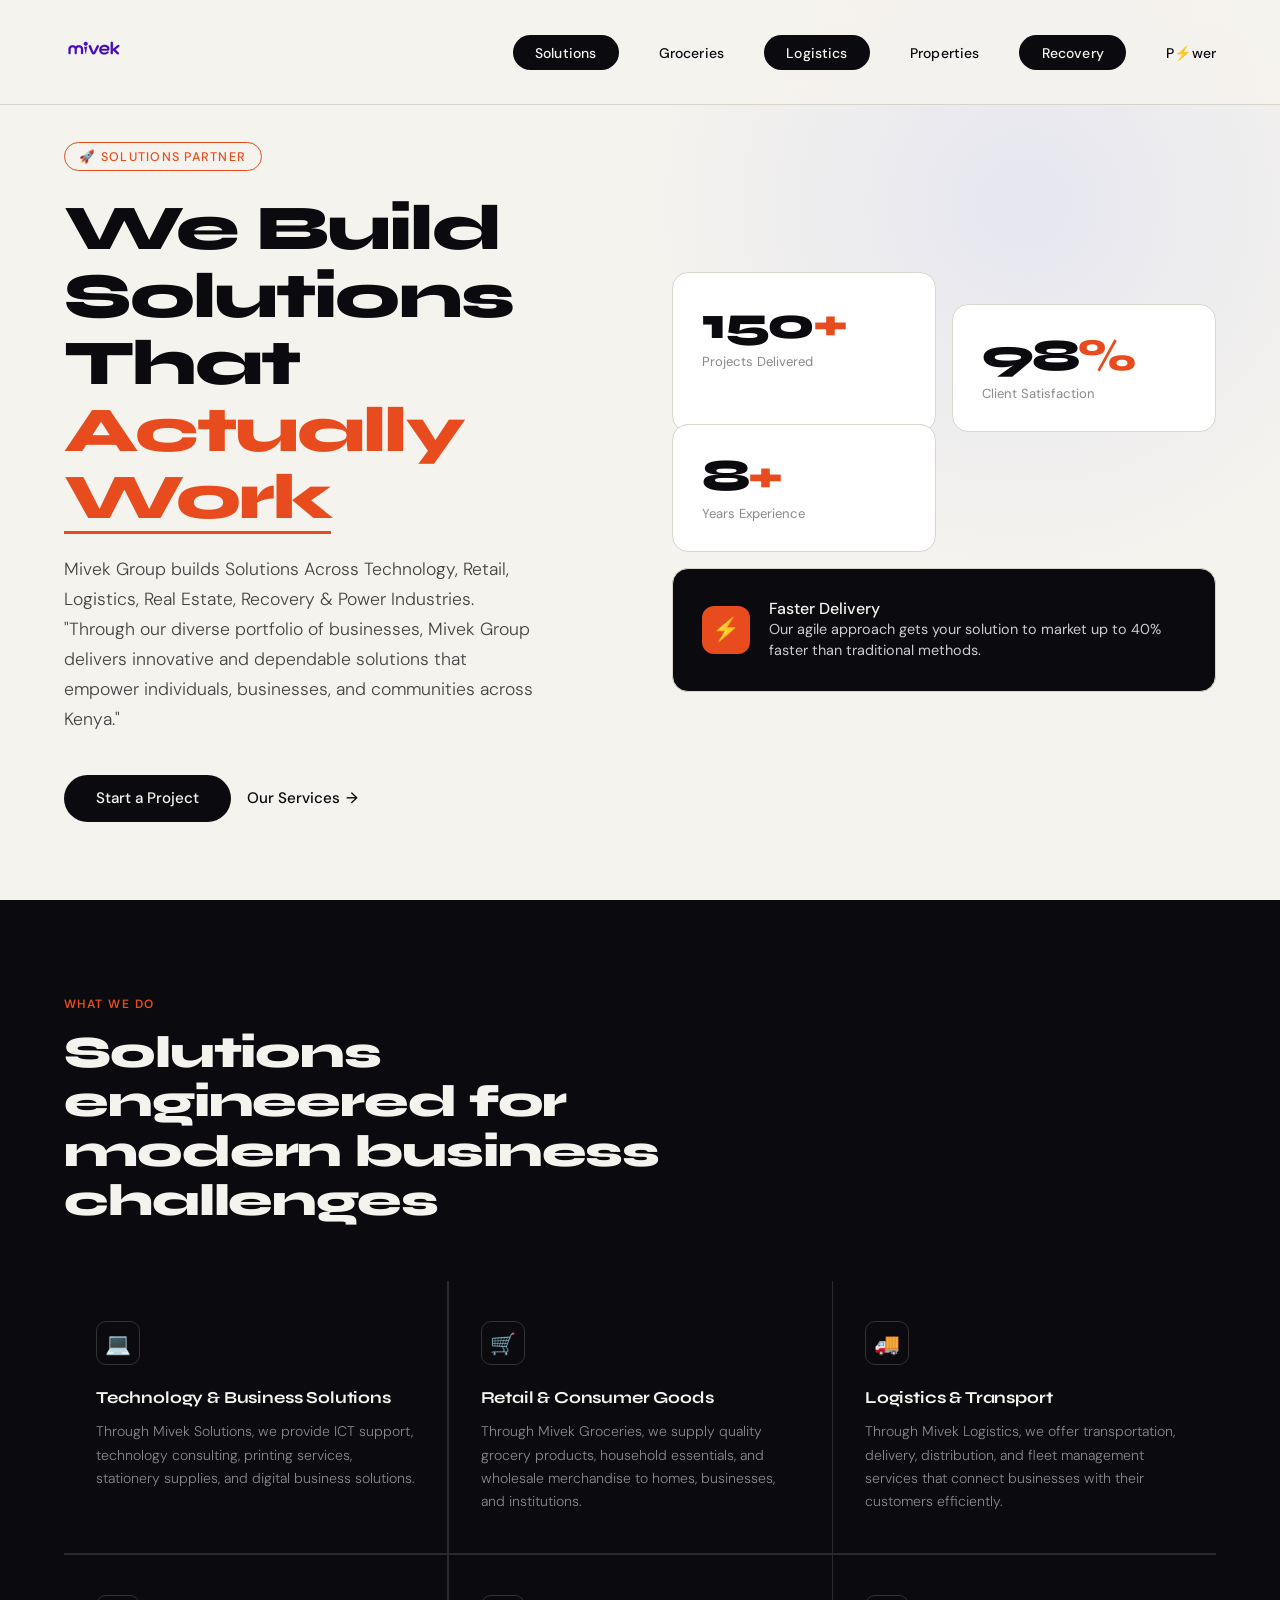
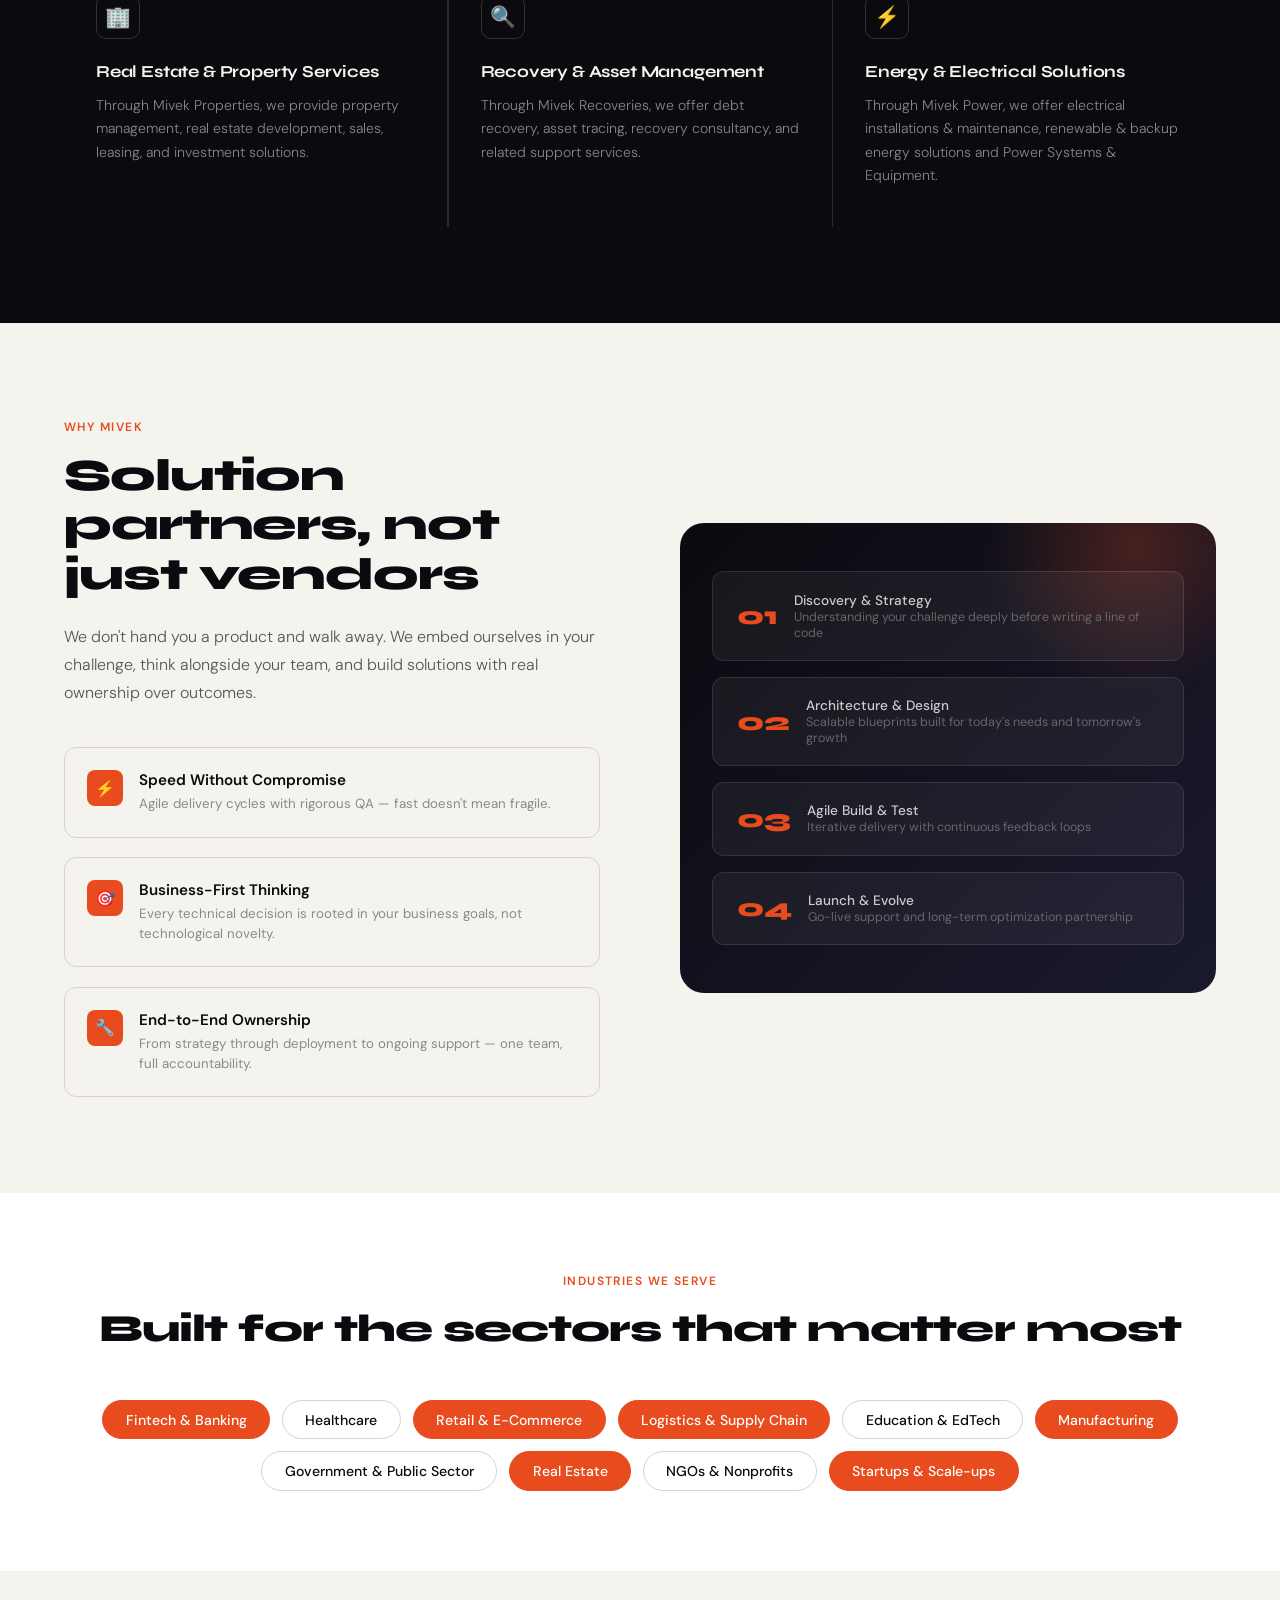
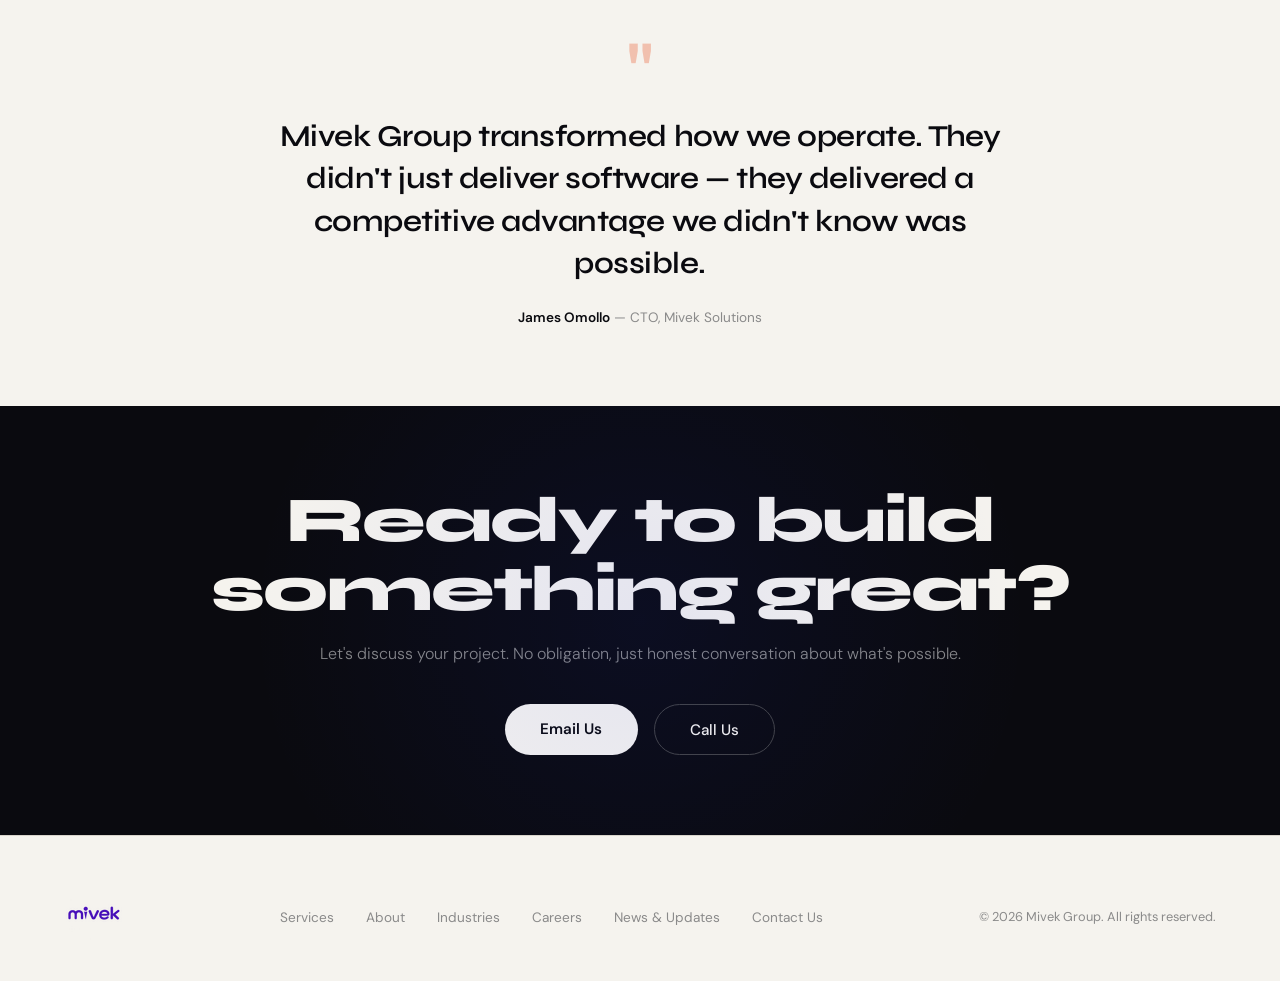
==== index.html @ 74b8574a "Update index.html" ====
<!DOCTYPE html>
<html lang="en">
<head>
<meta charset="UTF-8">
<meta name="viewport" content="width=device-width, initial-scale=1.0">
<title>Mivek Group - Building Value Across Industries</title>
<link rel="icon" type="image/png" href="favicon.png">
<link href="https://fonts.googleapis.com/css2?family=Syne:wght@400;600;700;800&family=DM+Sans:ital,wght@0,300;0,400;0,500;1,300&display=swap" rel="stylesheet">
<link rel="stylesheet" href="style.css">
</head>
<body>

<!-- NAV -->
<nav>
  <a href="#" class="logo"><img src="/logo.png" alt="mivekgroup"></a>
  <ul class="nav-links">
    <li><a href="#solutions"class="nav-cta">Solutions</a></li>
    <li><a href="#groceries">Groceries</a></li>
    <li><a href="#logistics"class="nav-cta">Logistics</a></li>
    <li><a href="#properties">Properties</a></li>
    <li><a href="#recoveries"class="nav-cta">Recovery</a></li>
    <li><a href="#power">P⚡wer</a></li>
  </ul>
</nav>

<!-- HERO -->
<section class="hero">
  <div class="hero-content">
    <div class="hero-tag">🚀 Solutions Partner</div>
    <h1>We Build Solutions<br>That <em>Actually Work</em></h1>
    <p class="hero-desc">Mivek Group builds Solutions Across Technology, Retail, Logistics, Real Estate, Recovery & Power Industries.
    "Through our diverse portfolio of businesses, Mivek Group delivers innovative and dependable solutions that empower individuals, businesses, and communities across Kenya."</p>
    <div class="hero-btns">
      <a href="#contact" class="btn-primary">Start a Project</a>
      <a href="#services" class="btn-ghost">Our Services</a>
    </div>
  </div>

  <div class="hero-visual">
    <div class="stat-card">
      <div class="num">150<span>+</span></div>
      <div class="label">Projects Delivered</div>
    </div>
    <div class="stat-card">
      <div class="num">98<span>%</span></div>
      <div class="label">Client Satisfaction</div>
    </div>
    <div class="stat-card">
      <div class="num">8<span>+</span></div>
      <div class="label">Years Experience</div>
    </div>
    <div class="stat-card featured">
      <div class="icon">⚡</div>
      <div>
        <strong>Faster Delivery</strong>
        <p>Our agile approach gets your solution to market up to 40% faster than traditional methods.</p>
      </div>
    </div>
  </div>
</section>

<!-- SERVICES -->
<section class="services" id="services">
  <div class="section-label">What We Do</div>
  <h2>Solutions engineered for modern business challenges</h2>
  <div class="services-grid">
    <div class="service-item" id="solutions">
      <div class="service-icon">💻</div>
      <h3>Technology & Business Solutions</h3>
      <p>Through Mivek Solutions, we provide ICT support, technology consulting, printing services, stationery supplies, and digital business solutions.</p>
    </div>
    <div class="service-item" id="groceries">
      <div class="service-icon">🛒</div>
      <h3>Retail & Consumer Goods</h3>
      <p>Through Mivek Groceries, we supply quality grocery products, household essentials, and wholesale merchandise to homes, businesses, and institutions.</p>
    </div>
    <div class="service-item" id="logistics">
      <div class="service-icon">🚚</div>
      <h3>Logistics & Transport</h3>
      <p>Through Mivek Logistics, we offer transportation, delivery, distribution, and fleet management services that connect businesses with their customers efficiently.</p>
    </div>
    <div class="service-item" id="properties">
      <div class="service-icon">🏢</div>
      <h3>Real Estate & Property Services</h3>
      <p>Through Mivek Properties, we provide property management, real estate development, sales, leasing, and investment solutions.</p>
    </div>
    <div class="service-item" id="recoveries">
      <div class="service-icon">🔍</div>
      <h3>Recovery & Asset Management</h3>
      <p>Through Mivek Recoveries, we offer debt recovery, asset tracing, recovery consultancy, and related support services.</p>
    </div>
      <div class="service-item" id="power">
      <div class="service-icon">⚡</div>
      <h3>Energy & Electrical Solutions</h3>
      <p>Through Mivek Power, we offer electrical installations & maintenance, renewable & backup energy solutions and Power Systems & Equipment.</p>
    </div>
  </div>
</section>

<!-- WHY US -->
<section class="why" id="why">
  <div class="why-text">
    <div class="section-label">Why Mivek</div>
    <h2>Solution partners, not just vendors</h2>
    <p class="why-desc">We don't hand you a product and walk away. We embed ourselves in your challenge, think alongside your team, and build solutions with real ownership over outcomes.</p>
    <div class="reasons">
      <div class="reason">
        <div class="reason-icon">⚡</div>
        <div>
          <h4>Speed Without Compromise</h4>
          <p>Agile delivery cycles with rigorous QA — fast doesn't mean fragile.</p>
        </div>
      </div>
      <div class="reason">
        <div class="reason-icon">🎯</div>
        <div>
          <h4>Business-First Thinking</h4>
          <p>Every technical decision is rooted in your business goals, not technological novelty.</p>
        </div>
      </div>
      <div class="reason">
        <div class="reason-icon">🔧</div>
        <div>
          <h4>End-to-End Ownership</h4>
          <p>From strategy through deployment to ongoing support — one team, full accountability.</p>
        </div>
      </div>
    </div>
  </div>

  <div class="why-img">
    <div class="process-step" style="animation-delay: 0.1s">
      <div class="step-num">01</div>
      <div>
        <p>Discovery & Strategy</p>
        <p>Understanding your challenge deeply before writing a line of code</p>
      </div>
    </div>
    <div class="process-step" style="animation-delay: 0.2s">
      <div class="step-num">02</div>
      <div>
        <p>Architecture & Design</p>
        <p>Scalable blueprints built for today's needs and tomorrow's growth</p>
      </div>
    </div>
    <div class="process-step" style="animation-delay: 0.3s">
      <div class="step-num">03</div>
      <div>
        <p>Agile Build & Test</p>
        <p>Iterative delivery with continuous feedback loops</p>
      </div>
    </div>
    <div class="process-step" style="animation-delay: 0.4s">
      <div class="step-num">04</div>
      <div>
        <p>Launch & Evolve</p>
        <p>Go-live support and long-term optimization partnership</p>
      </div>
    </div>
  </div>
</section>

<!-- INDUSTRIES -->
<section class="industries" id="industries">
  <div class="section-label" style="text-align:center;">Industries We Serve</div>
  <h2>Built for the sectors that matter most</h2>
  <div class="industry-tags">
    <span class="ind-tag hot">Fintech & Banking</span>
    <span class="ind-tag">Healthcare</span>
    <span class="ind-tag hot">Retail & E-Commerce</span>
    <span class="ind-tag hot">Logistics & Supply Chain</span>
    <span class="ind-tag">Education & EdTech</span>
    <span class="ind-tag hot">Manufacturing</span>
    <span class="ind-tag">Government & Public Sector</span>
    <span class="ind-tag hot">Real Estate</span>
    <span class="ind-tag">NGOs & Nonprofits</span>
    <span class="ind-tag hot">Startups & Scale-ups</span>
  </div>
</section>

<!-- TESTIMONIAL -->
<section class="testimonial">
  <blockquote>
    <div class="quote-mark">"</div>
    <p>Mivek Group transformed how we operate. They didn't just deliver software — they delivered a competitive advantage we didn't know was possible.</p>
    <div class="cite"><strong>James Omollo</strong> — CTO, Mivek Solutions</div>
  </blockquote>
</section>

<!-- CTA -->
<section class="cta-section" id="contact">
  <h2>Ready to build<br>something great?</h2>
  <p>Let's discuss your project. No obligation, just honest conversation about what's possible.</p>
  <div class="cta-btns">
    <a href="mailto:info@mivekgroup.com" class="btn-white">Email Us</a>
    <a href="tel:+254713974240" class="btn-outline">Call Us</a>
  </div>
</section>

<!-- FOOTER -->
<footer>
  <a href="#" class="logo"><img src="/logo.png" alt="mivekgroup"></a>
  <ul class="footer-links">
    <li><a href="#services">Services</a></li>
    <li><a href="#why">About</a></li>
    <li><a href="#industries">Industries</a></li>
    <li><a href="#careers">Careers</a></li>
    <li><a href="#news">News & Updates</a></li>
    <li><a href="#contact">Contact Us</a></li>
  </ul>
  <p class="footer-copy">© 2026 Mivek Group. All rights reserved.</p>
</footer>

</body>
</html>
---- style.css ----
:root {
    --ink: #0a0a0f;
    --paper: #f5f3ee;
    --accent: #e84c1e;
    --accent2: #1e3aff;
    --muted: #8a8a8a;
    --border: #d8d4cb;
    --card: #ffffff;
  }

  *, *::before, *::after { box-sizing: border-box; margin: 0; padding: 0; }

  html { scroll-behavior: smooth; }

  body {
    font-family: 'DM Sans', sans-serif;
    background: var(--paper);
    color: var(--ink);
    overflow-x: hidden;
  }

  /* ── NAV ── */
  nav {
    position: fixed; top: 0; left: 0; right: 0; z-index: 100;
    display: flex; align-items: center; justify-content: space-between;
    padding: 1.2rem 5vw;
    background: rgba(245,243,238,0.88);
    backdrop-filter: blur(14px);
    border-bottom: 1px solid var(--border);
  }

  .logo {
    font-family: 'Syne', sans-serif;
    font-weight: 800;
    font-size: 1.25rem;
    letter-spacing: -0.02em;
    color: var(--ink);
    text-decoration: none;
  }
  .logo span { color: var(--accent); }

  .nav-links {
    display: flex; gap: 2.5rem; list-style: none;
  }
  .nav-links a {
    font-size: 0.875rem; font-weight: 500;
    color: var(--ink); text-decoration: none;
    letter-spacing: 0.01em;
    transition: color 0.2s;
  }
  .nav-links a:hover { color: var(--accent); }

  .nav-cta {
    background: var(--ink); color: var(--paper) !important;
    padding: 0.55rem 1.4rem; border-radius: 100px;
    font-weight: 500; transition: background 0.2s !important;
  }
  .nav-cta:hover { background: var(--accent) !important; color: var(--paper) !important; }

  /* ── HERO ── */
  .hero {
    min-height: 100vh;
    display: grid; grid-template-columns: 1fr 1fr;
    align-items: center;
    padding: 8rem 5vw 4rem;
    gap: 4rem;
    position: relative;
    overflow: hidden;
  }

  .hero::before {
    content: '';
    position: absolute;
    top: -20%; right: -10%;
    width: 60vw; height: 60vw;
    background: radial-gradient(circle, rgba(30,58,255,0.07) 0%, transparent 70%);
    pointer-events: none;
  }

  .hero-tag {
    display: inline-flex; align-items: center; gap: 0.5rem;
    font-size: 0.78rem; font-weight: 500; letter-spacing: 0.1em;
    text-transform: uppercase; color: var(--accent);
    border: 1px solid var(--accent);
    padding: 0.35rem 0.9rem; border-radius: 100px;
    margin-bottom: 1.5rem;
    opacity: 0; transform: translateY(20px);
    animation: rise 0.7s 0.1s forwards;
  }

  .hero h1 {
    font-family: 'Syne', sans-serif;
    font-weight: 800;
    font-size: clamp(2.8rem, 5vw, 4.5rem);
    line-height: 1.05;
    letter-spacing: -0.03em;
    margin-bottom: 1.5rem;
    opacity: 0; transform: translateY(30px);
    animation: rise 0.7s 0.25s forwards;
  }

  .hero h1 em {
    font-style: normal;
    color: var(--accent);
    position: relative;
  }

  .hero h1 em::after {
    content: '';
    position: absolute; bottom: 2px; left: 0; right: 0;
    height: 3px; background: var(--accent);
    transform: scaleX(0); transform-origin: left;
    animation: underline 0.5s 1s forwards;
  }

  @keyframes underline { to { transform: scaleX(1); } }

  .hero-desc {
    font-size: 1.1rem; font-weight: 300; line-height: 1.7;
    color: #444; max-width: 480px;
    margin-bottom: 2.5rem;
    opacity: 0; transform: translateY(30px);
    animation: rise 0.7s 0.4s forwards;
  }

  .hero-btns {
    display: flex; gap: 1rem; align-items: center;
    opacity: 0; transform: translateY(30px);
    animation: rise 0.7s 0.55s forwards;
  }

  .btn-primary {
    background: var(--ink); color: var(--paper);
    padding: 0.85rem 2rem; border-radius: 100px;
    font-size: 0.95rem; font-weight: 500;
    text-decoration: none;
    transition: background 0.2s, transform 0.2s;
  }
  .btn-primary:hover { background: var(--accent); transform: translateY(-2px); }

  .btn-ghost {
    color: var(--ink); font-size: 0.95rem; font-weight: 500;
    text-decoration: none; display: flex; align-items: center; gap: 0.4rem;
    transition: gap 0.2s;
  }
  .btn-ghost:hover { gap: 0.7rem; }
  .btn-ghost::after { content: '→'; }

  .hero-visual {
    display: grid; grid-template-columns: 1fr 1fr; gap: 1rem;
    opacity: 0; transform: translateX(40px);
    animation: slideIn 0.9s 0.4s forwards;
  }

  @keyframes slideIn { to { opacity: 1; transform: translateX(0); } }

  .stat-card {
    background: var(--card);
    border: 1px solid var(--border);
    border-radius: 16px;
    padding: 1.8rem;
    transition: transform 0.25s, box-shadow 0.25s;
  }
  .stat-card:hover { transform: translateY(-4px); box-shadow: 0 12px 40px rgba(0,0,0,0.08); }
  .stat-card:nth-child(2) { margin-top: 2rem; }
  .stat-card:nth-child(3) { margin-top: -1.5rem; }

  .stat-card .num {
    font-family: 'Syne', sans-serif;
    font-size: 2.8rem; font-weight: 800;
    color: var(--ink); letter-spacing: -0.04em;
    line-height: 1;
  }
  .stat-card .num span { color: var(--accent); }
  .stat-card .label {
    font-size: 0.82rem; color: var(--muted); margin-top: 0.4rem; font-weight: 400;
  }

  .stat-card.featured {
    grid-column: 1 / -1;
    background: var(--ink); color: var(--paper);
    display: flex; align-items: center; gap: 1.2rem;
    margin-top: 0;
  }
  .stat-card.featured .icon {
    width: 48px; height: 48px;
    background: var(--accent); border-radius: 12px;
    display: flex; align-items: center; justify-content: center;
    font-size: 1.4rem; flex-shrink: 0;
  }
  .stat-card.featured p { font-size: 0.9rem; line-height: 1.5; color: #ccc; }
  .stat-card.featured strong { color: var(--paper); font-weight: 500; }

  /* ── SERVICES ── */
  .services {
    padding: 6rem 5vw;
    background: var(--ink);
    color: var(--paper);
  }

  .section-label {
    font-size: 0.75rem; letter-spacing: 0.12em; text-transform: uppercase;
    color: var(--accent); font-weight: 600; margin-bottom: 1rem;
  }

  .services h2 {
    font-family: 'Syne', sans-serif;
    font-size: clamp(2rem, 3.5vw, 3rem);
    font-weight: 800; letter-spacing: -0.025em;
    max-width: 600px; line-height: 1.1;
    margin-bottom: 3.5rem;
  }

  .services-grid {
    display: grid; grid-template-columns: repeat(3, 1fr); gap: 1.5px;
    background: #2a2a2a;
  }

  .service-item {
    background: var(--ink);
    padding: 2.5rem 2rem;
    transition: background 0.25s;
    cursor: default;
  }
  .service-item:hover { background: #111; }

  .service-icon {
    width: 44px; height: 44px;
    border: 1px solid #333;
    border-radius: 10px;
    display: flex; align-items: center; justify-content: center;
    font-size: 1.3rem; margin-bottom: 1.4rem;
    transition: border-color 0.2s, background 0.2s;
  }
  .service-item:hover .service-icon { border-color: var(--accent); background: rgba(232,76,30,0.1); }

  .service-item h3 {
    font-family: 'Syne', sans-serif;
    font-size: 1.05rem; font-weight: 700;
    margin-bottom: 0.75rem; letter-spacing: -0.01em;
  }
  .service-item p { font-size: 0.88rem; line-height: 1.65; color: #888; font-weight: 300; }

  /* ── WHY US ── */
  .why {
    padding: 6rem 5vw;
    display: grid; grid-template-columns: 1fr 1fr; gap: 5rem; align-items: center;
  }

  .why h2 {
    font-family: 'Syne', sans-serif;
    font-size: clamp(2rem, 3.5vw, 3rem);
    font-weight: 800; letter-spacing: -0.025em;
    line-height: 1.1; margin-bottom: 1.5rem;
  }

  .why-desc { font-size: 1rem; line-height: 1.75; color: #555; font-weight: 300; margin-bottom: 2.5rem; }

  .reasons { display: flex; flex-direction: column; gap: 1.2rem; }

  .reason {
    display: flex; gap: 1rem; align-items: flex-start;
    padding: 1.4rem;
    border: 1px solid var(--border);
    border-radius: 12px;
    transition: border-color 0.2s, transform 0.2s;
  }
  .reason:hover { border-color: var(--accent); transform: translateX(4px); }

  .reason-icon {
    width: 36px; height: 36px; flex-shrink: 0;
    background: var(--accent); border-radius: 8px;
    display: flex; align-items: center; justify-content: center;
    font-size: 1rem; color: white;
  }

  .reason h4 { font-size: 0.95rem; font-weight: 600; margin-bottom: 0.25rem; }
  .reason p { font-size: 0.83rem; color: var(--muted); line-height: 1.5; }

  .why-img {
    background: linear-gradient(135deg, #0a0a0f 0%, #1a1a2e 100%);
    border-radius: 24px;
    padding: 3rem 2rem;
    display: flex; flex-direction: column; gap: 1rem;
    position: relative; overflow: hidden;
  }

  .why-img::before {
    content: '';
    position: absolute; top: -30%; right: -20%;
    width: 70%; height: 70%;
    background: radial-gradient(circle, rgba(232,76,30,0.25), transparent 60%);
    pointer-events: none;
  }

  .process-step {
    display: flex; align-items: center; gap: 1rem;
    background: rgba(255,255,255,0.05);
    border: 1px solid rgba(255,255,255,0.1);
    border-radius: 12px; padding: 1.2rem 1.5rem;
    transition: background 0.2s;
    animation: floatIn 0.5s both;
  }

  @keyframes floatIn {
    from { opacity: 0; transform: translateY(10px); }
    to   { opacity: 1; transform: translateY(0); }
  }

  .step-num {
    font-family: 'Syne', sans-serif;
    font-size: 1.6rem; font-weight: 800; color: var(--accent);
    line-height: 1; flex-shrink: 0;
  }
  .process-step div p:first-child { font-size: 0.85rem; color: #ccc; font-weight: 500; }
  .process-step div p:last-child { font-size: 0.78rem; color: #666; }

  /* ── INDUSTRIES ── */
  .industries {
    padding: 5rem 5vw;
    background: var(--card);
    text-align: center;
  }

  .industries h2 {
    font-family: 'Syne', sans-serif;
    font-size: clamp(1.8rem, 3vw, 2.6rem);
    font-weight: 800; letter-spacing: -0.025em;
    margin-bottom: 3rem;
  }

  .industry-tags {
    display: flex; flex-wrap: wrap; justify-content: center; gap: 0.75rem;
  }

  .ind-tag {
    padding: 0.6rem 1.4rem;
    border: 1px solid var(--border);
    border-radius: 100px;
    font-size: 0.88rem; font-weight: 500;
    cursor: default;
    transition: all 0.2s;
  }
  .ind-tag:hover { background: var(--ink); color: var(--paper); border-color: var(--ink); transform: translateY(-2px); }
  .ind-tag.hot { background: var(--accent); color: white; border-color: var(--accent); }

  /* ── TESTIMONIAL ── */
  .testimonial {
    padding: 5rem 5vw;
    display: flex; align-items: center; justify-content: center;
  }

  .testimonial blockquote {
    max-width: 780px; text-align: center;
  }

  .quote-mark {
    font-family: 'Syne', sans-serif;
    font-size: 6rem; line-height: 0.5;
    color: var(--accent); opacity: 0.3;
    margin-bottom: 1rem;
  }

  blockquote p {
    font-family: 'Syne', sans-serif;
    font-size: clamp(1.3rem, 2.5vw, 1.9rem);
    font-weight: 600; line-height: 1.4;
    letter-spacing: -0.015em;
    margin-bottom: 1.5rem;
  }

  .cite { font-size: 0.85rem; color: var(--muted); font-weight: 400; }
  .cite strong { color: var(--ink); font-weight: 600; }

  /* ── CTA ── */
  .cta-section {
    padding: 5rem 5vw;
    background: var(--ink);
    color: var(--paper);
    text-align: center;
    position: relative; overflow: hidden;
  }

  .cta-section::before {
    content: '';
    position: absolute; top: 50%; left: 50%; transform: translate(-50%,-50%);
    width: 80vw; height: 80vw; max-width: 800px;
    background: radial-gradient(circle, rgba(30,58,255,0.08) 0%, transparent 60%);
    pointer-events: none;
  }

  .cta-section h2 {
    font-family: 'Syne', sans-serif;
    font-size: clamp(2.2rem, 5vw, 4rem);
    font-weight: 800; letter-spacing: -0.03em;
    line-height: 1.08; margin-bottom: 1.2rem;
  }

  .cta-section p { font-size: 1rem; color: #888; margin-bottom: 2.5rem; font-weight: 300; }

  .cta-btns { display: flex; justify-content: center; gap: 1rem; flex-wrap: wrap; }

  .btn-white {
    background: var(--paper); color: var(--ink);
    padding: 0.9rem 2.2rem; border-radius: 100px;
    font-size: 0.95rem; font-weight: 600;
    text-decoration: none;
    transition: background 0.2s, transform 0.2s;
  }
  .btn-white:hover { background: var(--accent); color: white; transform: translateY(-2px); }

  .btn-outline {
    border: 1px solid #444; color: var(--paper);
    padding: 0.9rem 2.2rem; border-radius: 100px;
    font-size: 0.95rem; font-weight: 500;
    text-decoration: none;
    transition: border-color 0.2s, transform 0.2s;
  }
  .btn-outline:hover { border-color: var(--paper); transform: translateY(-2px); }

  /* ── FOOTER ── */
  footer {
    padding: 3rem 5vw 2rem;
    border-top: 1px solid var(--border);
    display: flex; align-items: center; justify-content: space-between;
    flex-wrap: wrap; gap: 1rem;
  }

  footer .logo { font-size: 1.1rem; }
  .footer-links { display: flex; gap: 2rem; list-style: none; }
  .footer-links a { font-size: 0.85rem; color: var(--muted); text-decoration: none; transition: color 0.2s; }
  .footer-links a:hover { color: var(--ink); }
  .footer-copy { font-size: 0.8rem; color: var(--muted); }

  /* ── ANIMATIONS ── */
  @keyframes rise {
    to { opacity: 1; transform: translateY(0); }
  }

  /* ── RESPONSIVE ── */
  @media (max-width: 900px) {
    .hero { grid-template-columns: 1fr; min-height: auto; padding-top: 7rem; gap: 3rem; }
    .hero-visual { display: none; }
    .services-grid { grid-template-columns: 1fr 1fr; }
    .why { grid-template-columns: 1fr; gap: 3rem; }
    .why-img { display: none; }
    nav .nav-links { display: none; }
  }

  @media (max-width: 600px) {
    .services-grid { grid-template-columns: 1fr; }
    nav { padding: 1rem 4vw; }
  }
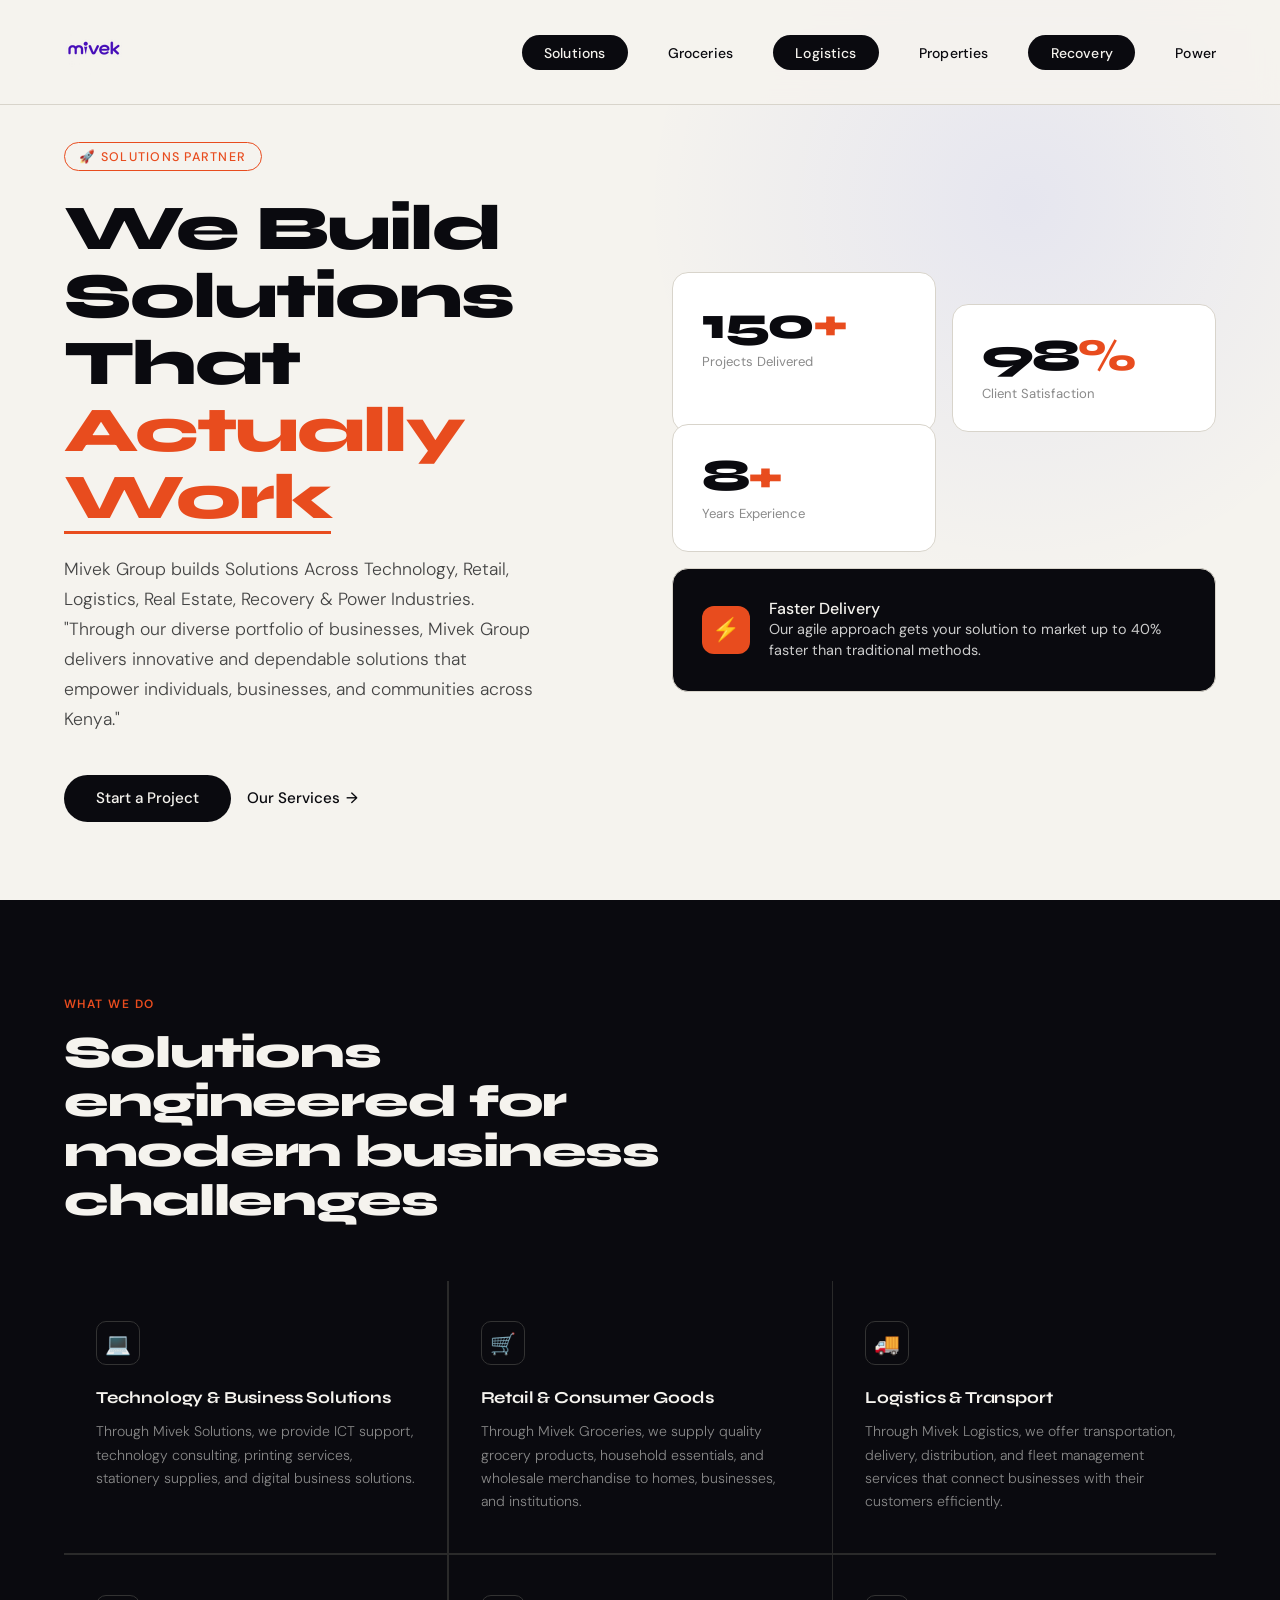
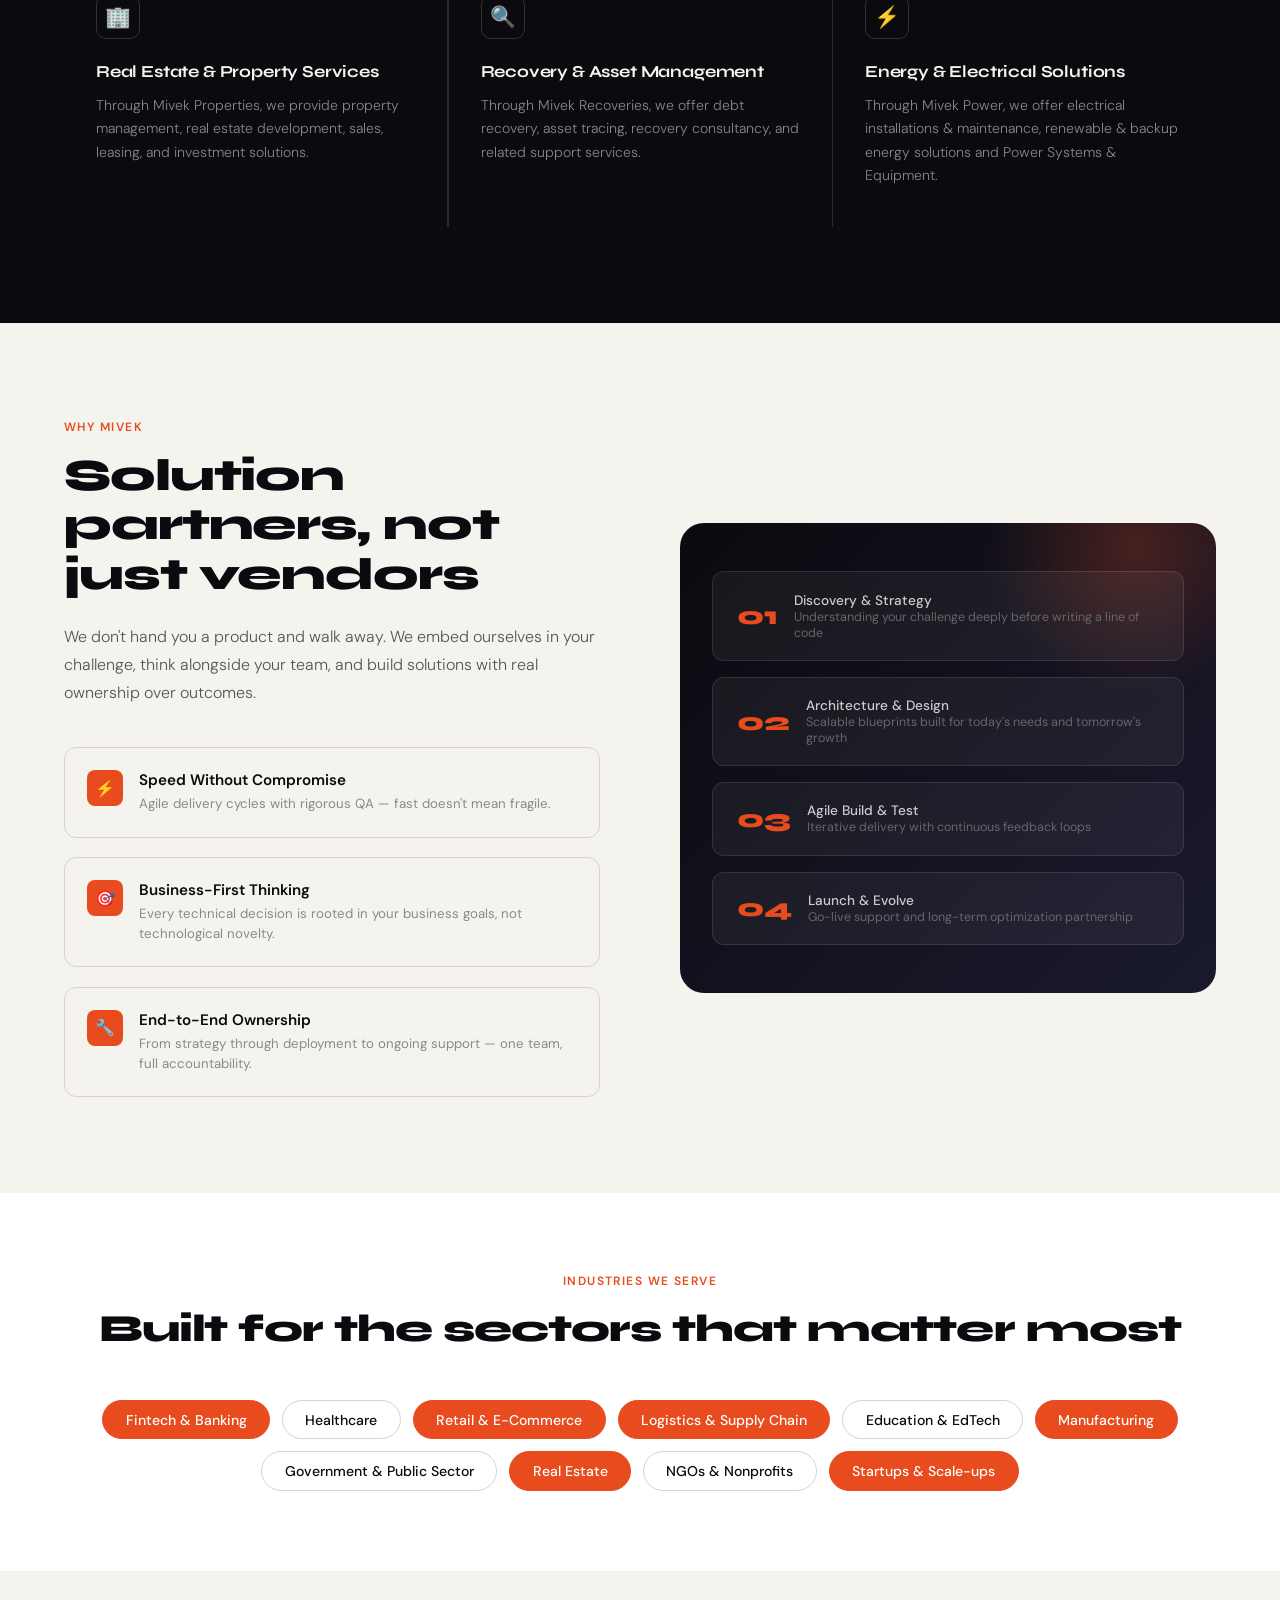
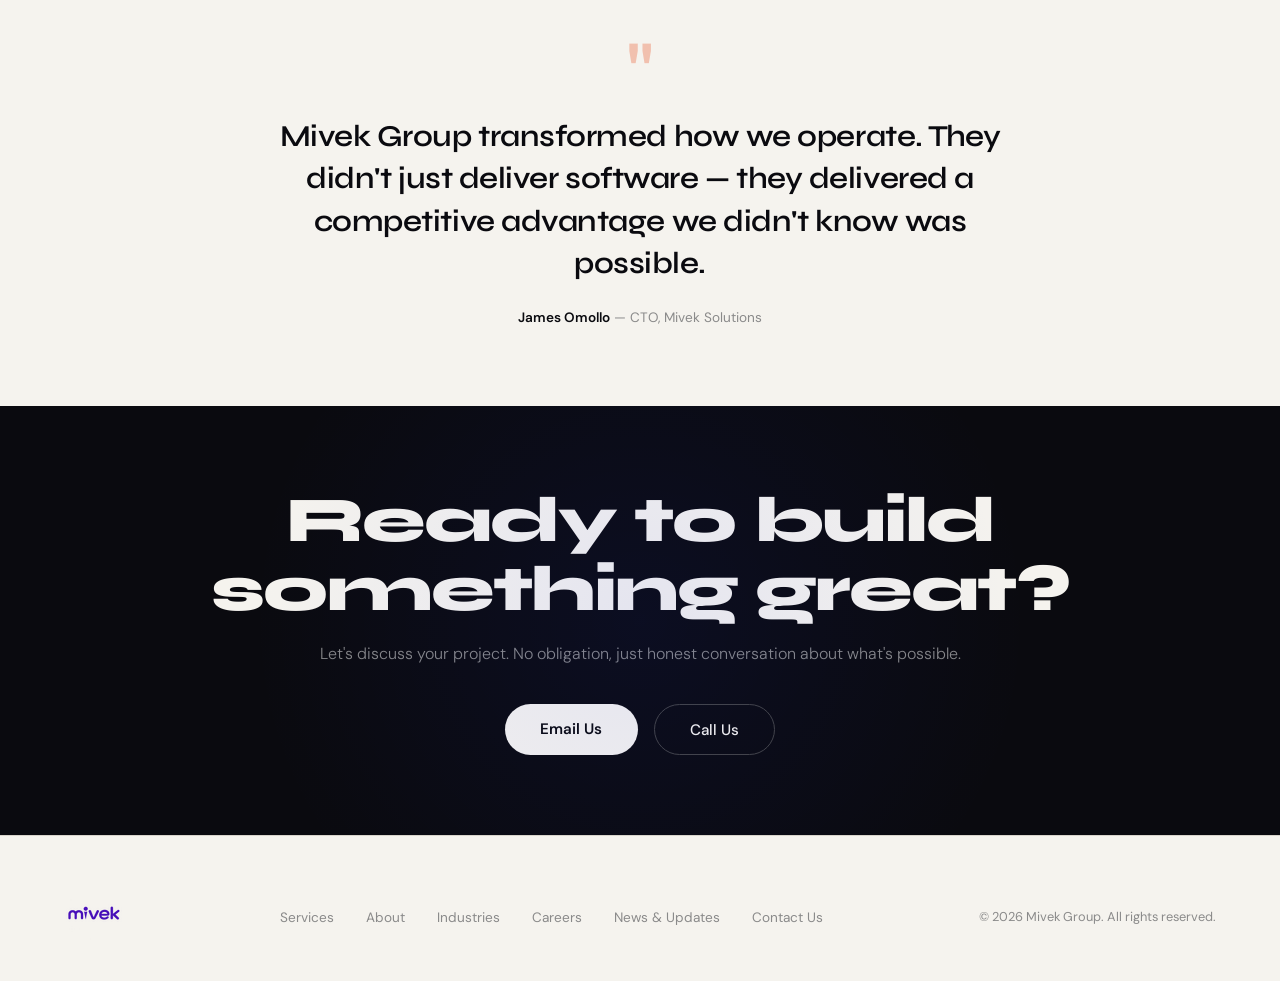
==== commit e0438751: "Update index.html" ====
--- a/index.html
+++ b/index.html
@@ -19,7 +19,7 @@
     <li><a href="#logistics"class="nav-cta">Logistics</a></li>
     <li><a href="#properties">Properties</a></li>
     <li><a href="#recoveries"class="nav-cta">Recovery</a></li>
-    <li><a href="#power">P⚡wer</a></li>
+    <li><a href="#power">Power</a></li>
   </ul>
 </nav>
 
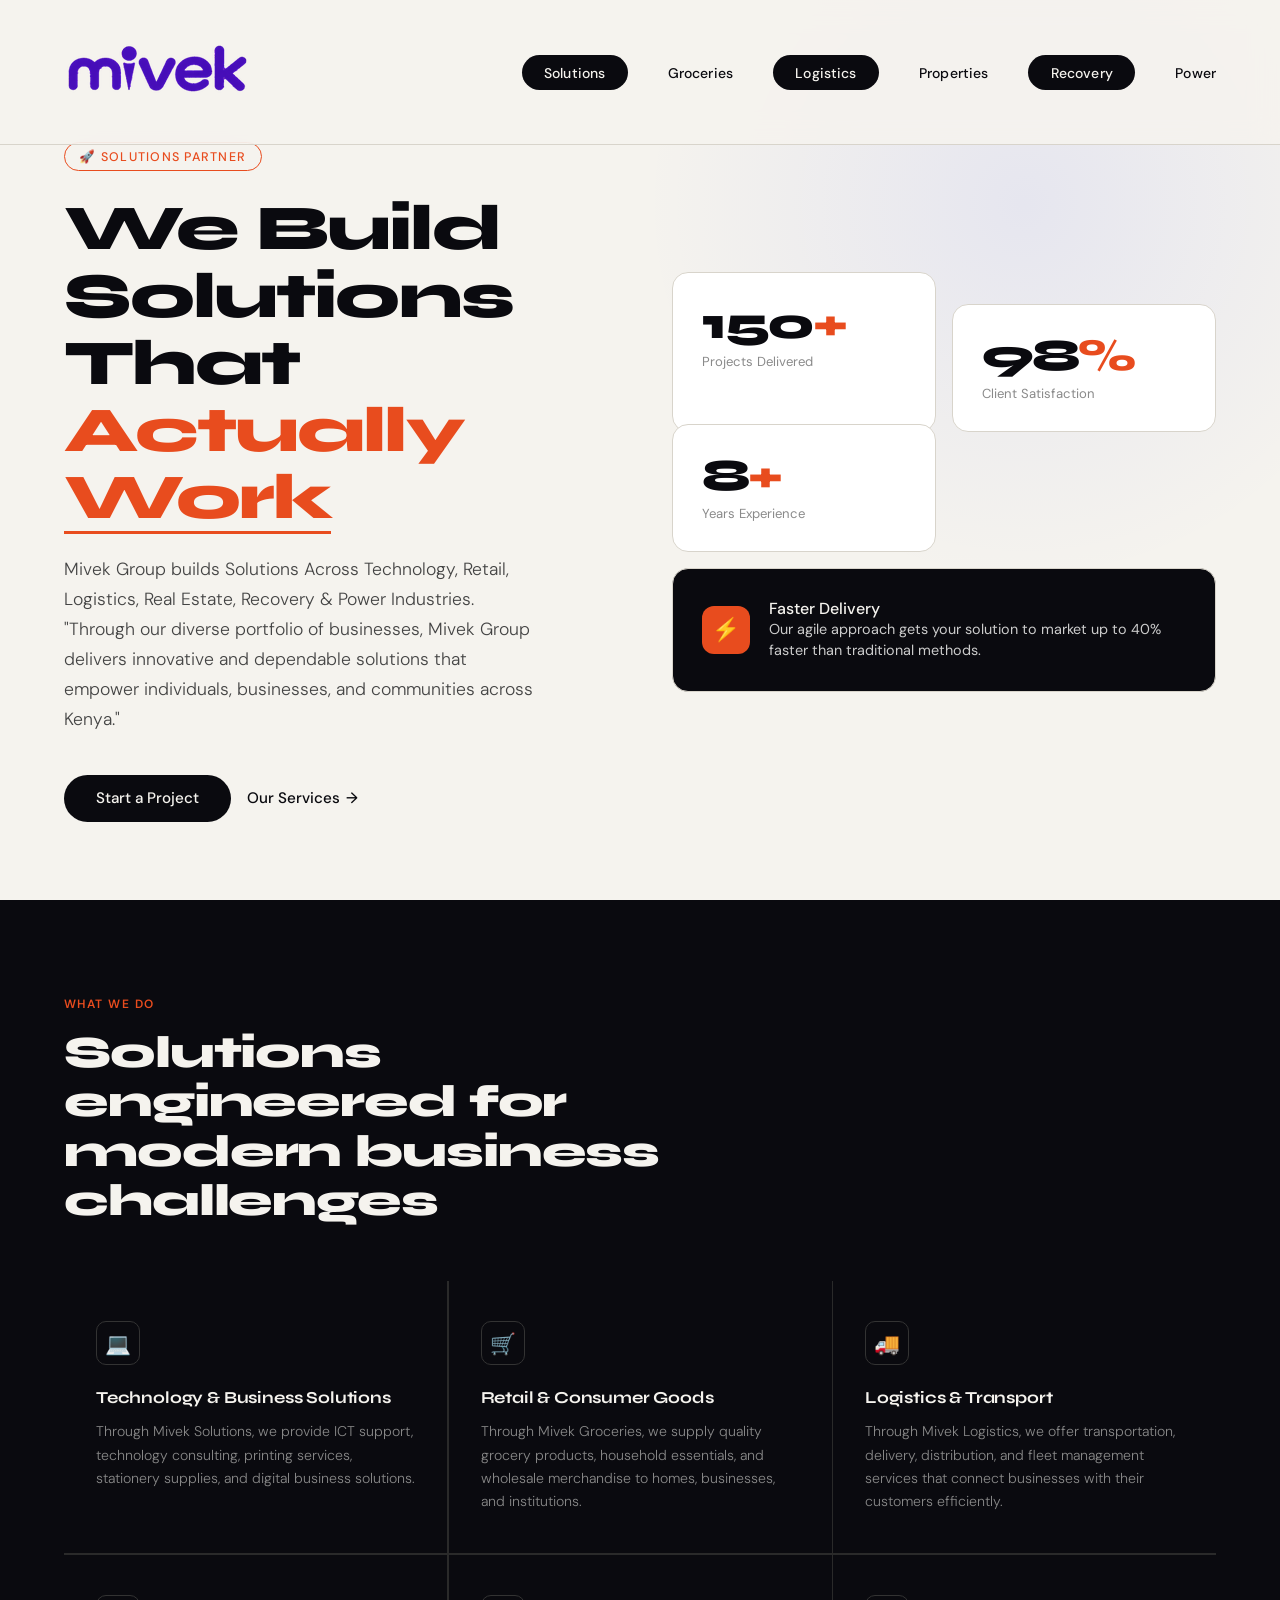
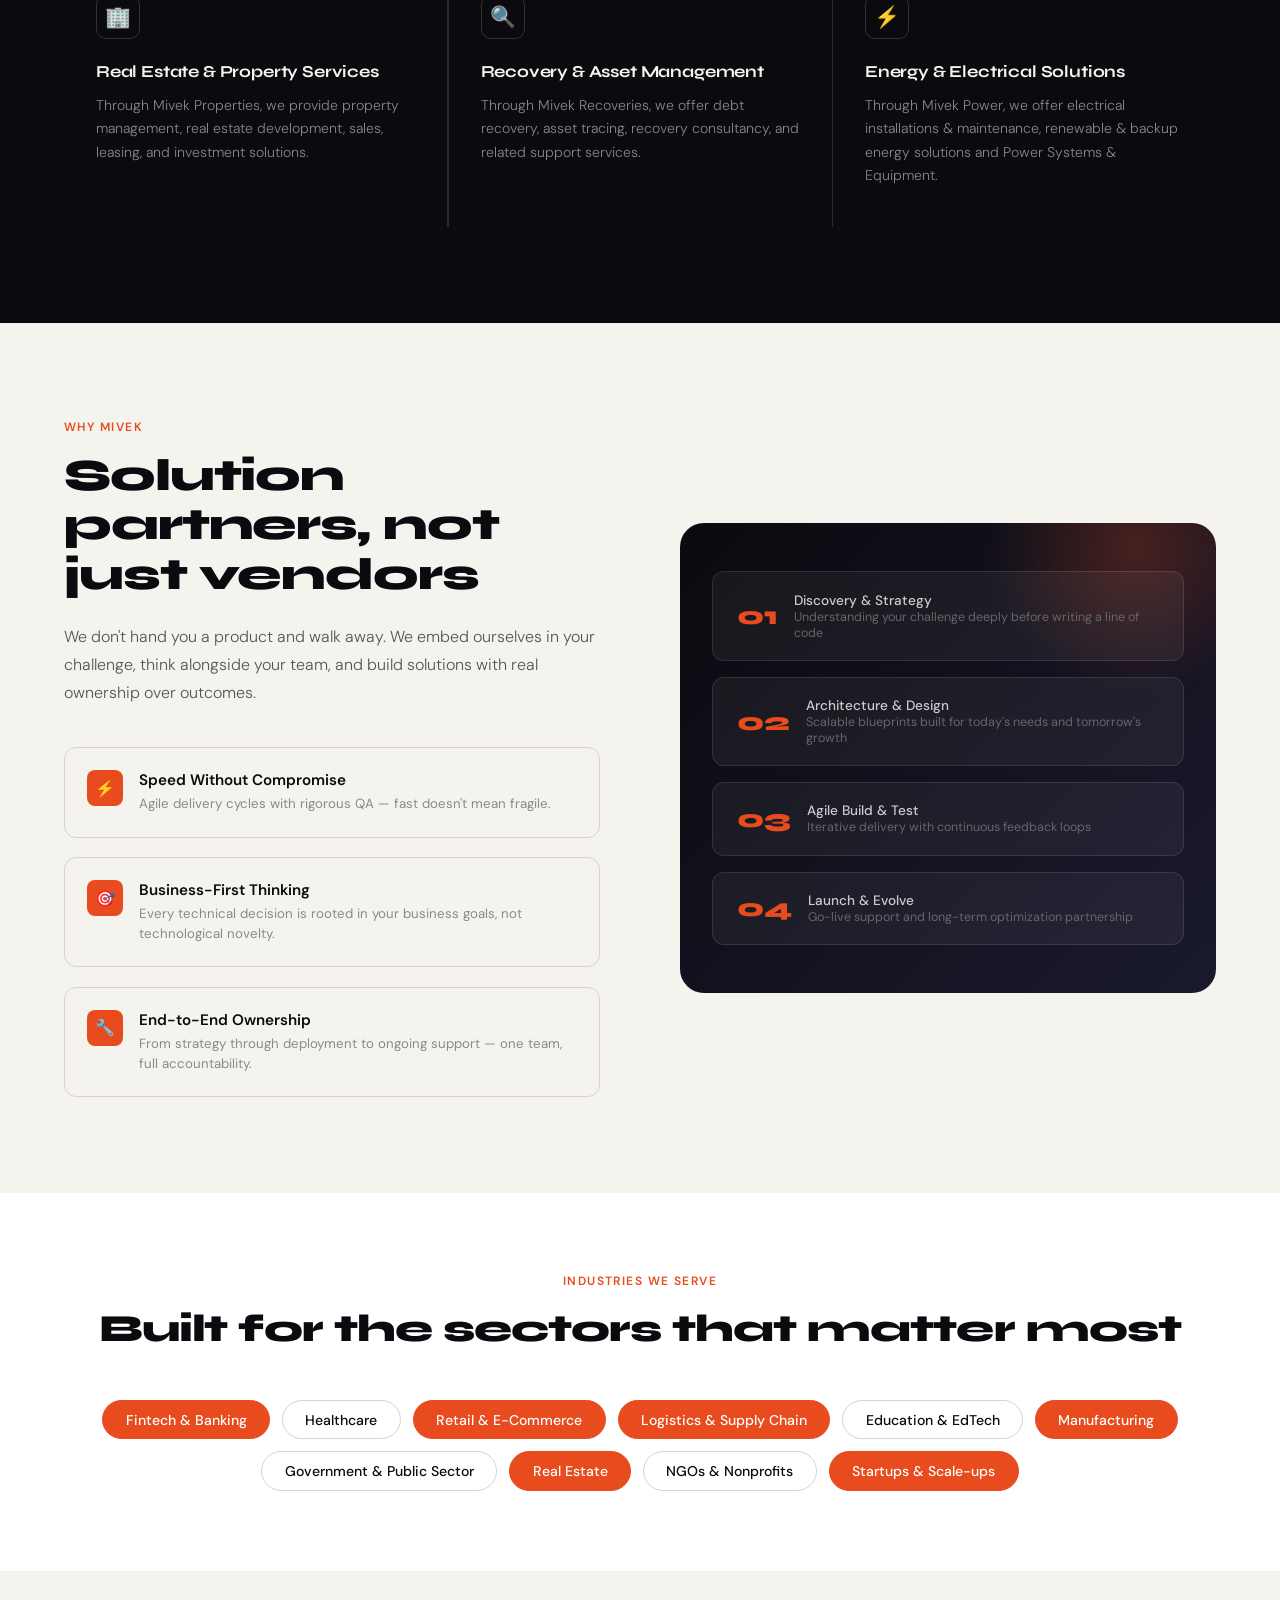
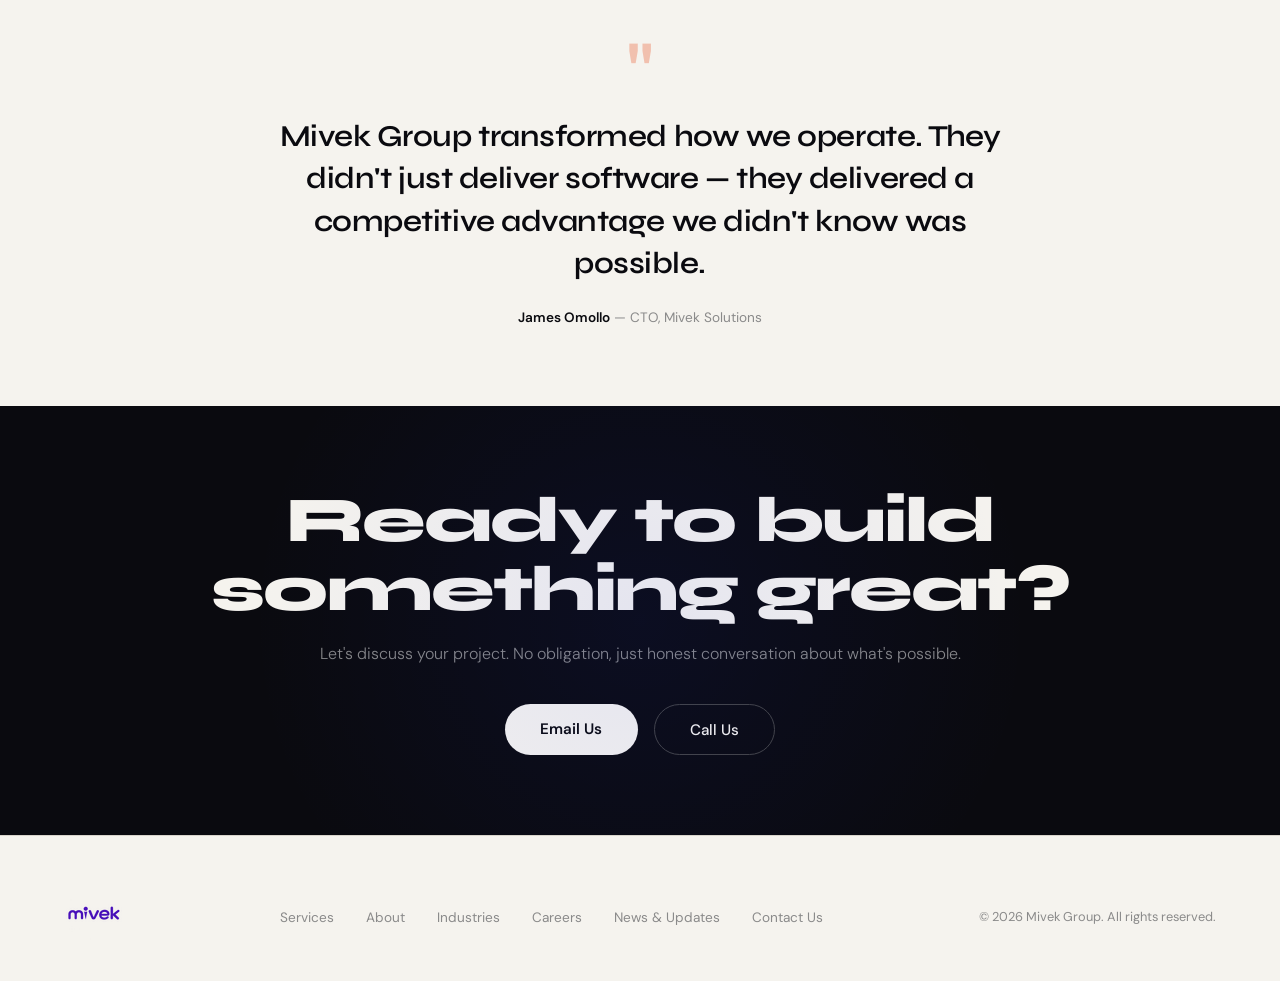
==== commit 0258a677: "Update index.html" ====
--- a/index.html
+++ b/index.html
@@ -4,7 +4,7 @@
 <meta charset="UTF-8">
 <meta name="viewport" content="width=device-width, initial-scale=1.0">
 <title>Mivek Group - Building Value Across Industries</title>
-<link rel="icon" type="image/png" href="favicon.png">
+<link rel="icon" type="image/png" href="favicon 187*100.png">
 <link href="https://fonts.googleapis.com/css2?family=Syne:wght@400;600;700;800&family=DM+Sans:ital,wght@0,300;0,400;0,500;1,300&display=swap" rel="stylesheet">
 <link rel="stylesheet" href="style.css">
 </head>
@@ -12,7 +12,7 @@
 
 <!-- NAV -->
 <nav>
-  <a href="#" class="logo"><img src="/logo.png" alt="mivekgroup"></a>
+  <a href="#" class="logo"><img src="/favicon 187*100.png" alt="mivekgroup"></a>
   <ul class="nav-links">
     <li><a href="#solutions"class="nav-cta">Solutions</a></li>
     <li><a href="#groceries">Groceries</a></li>
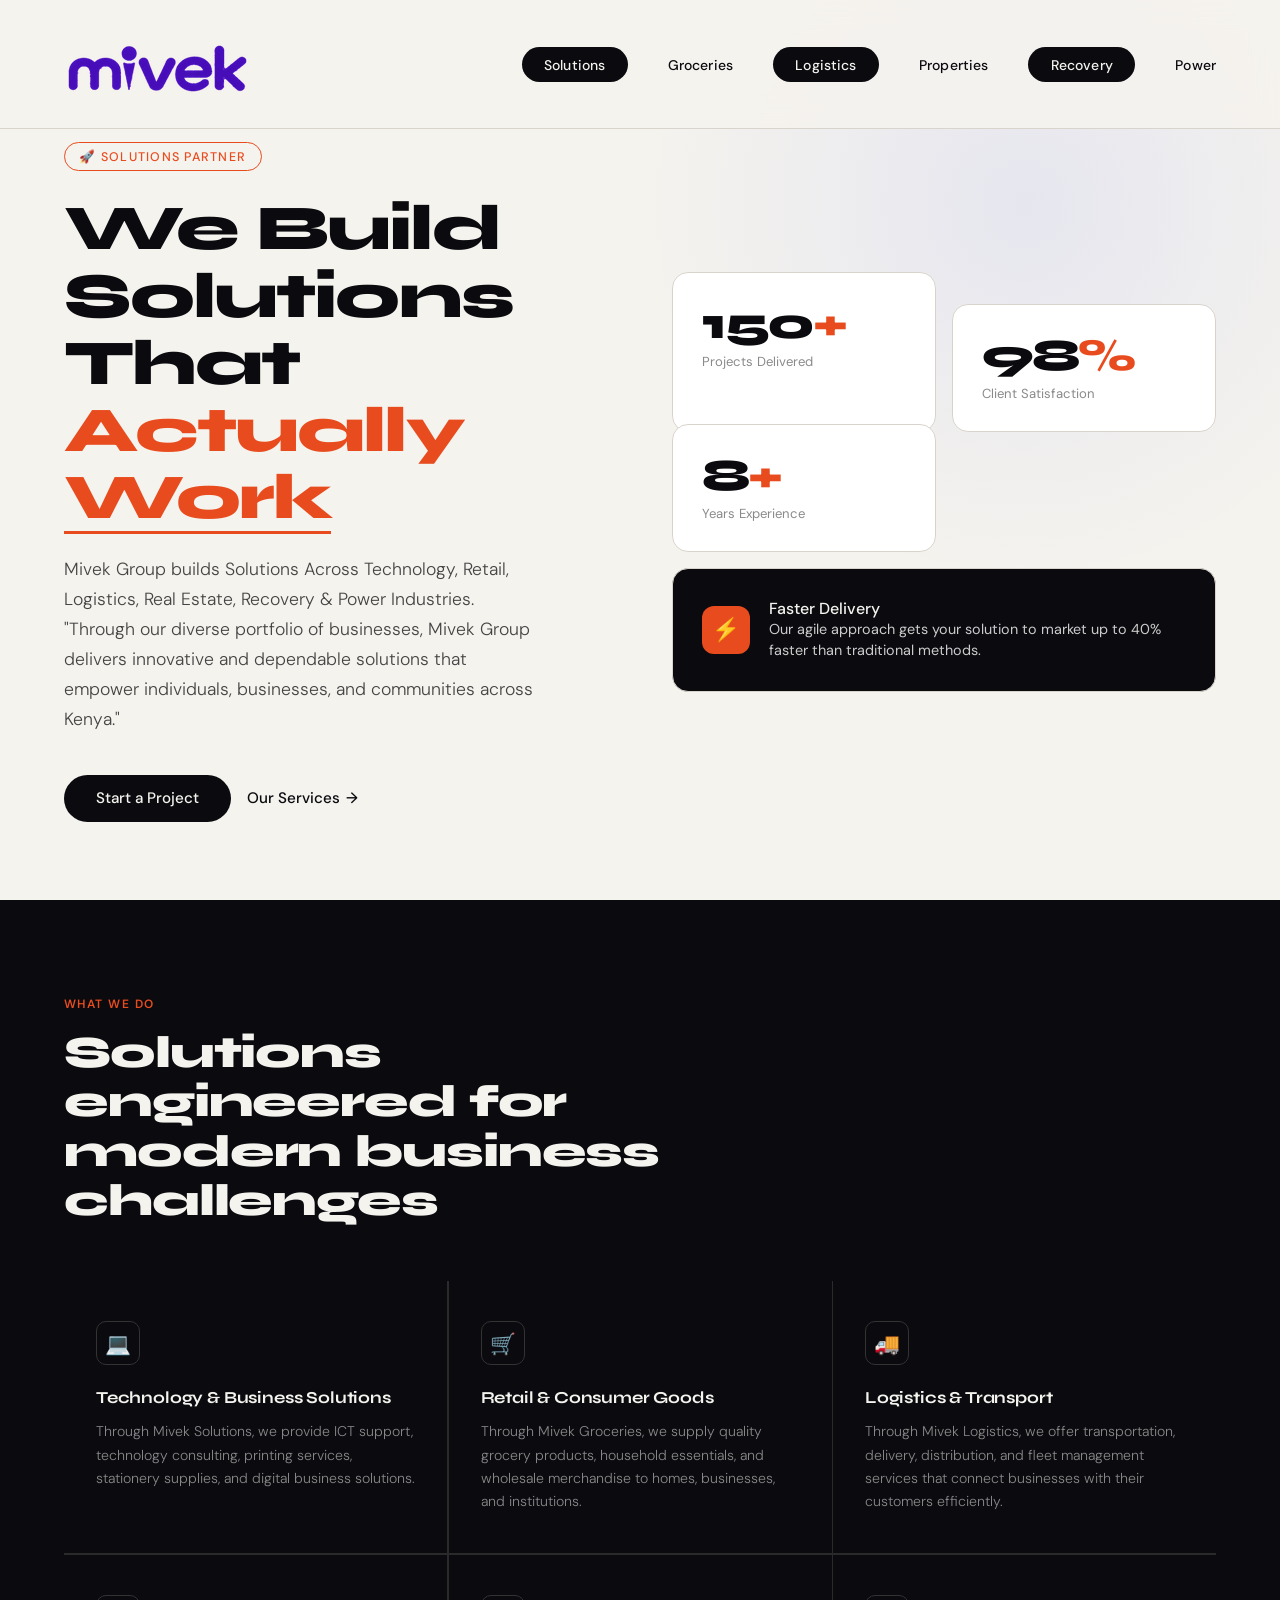
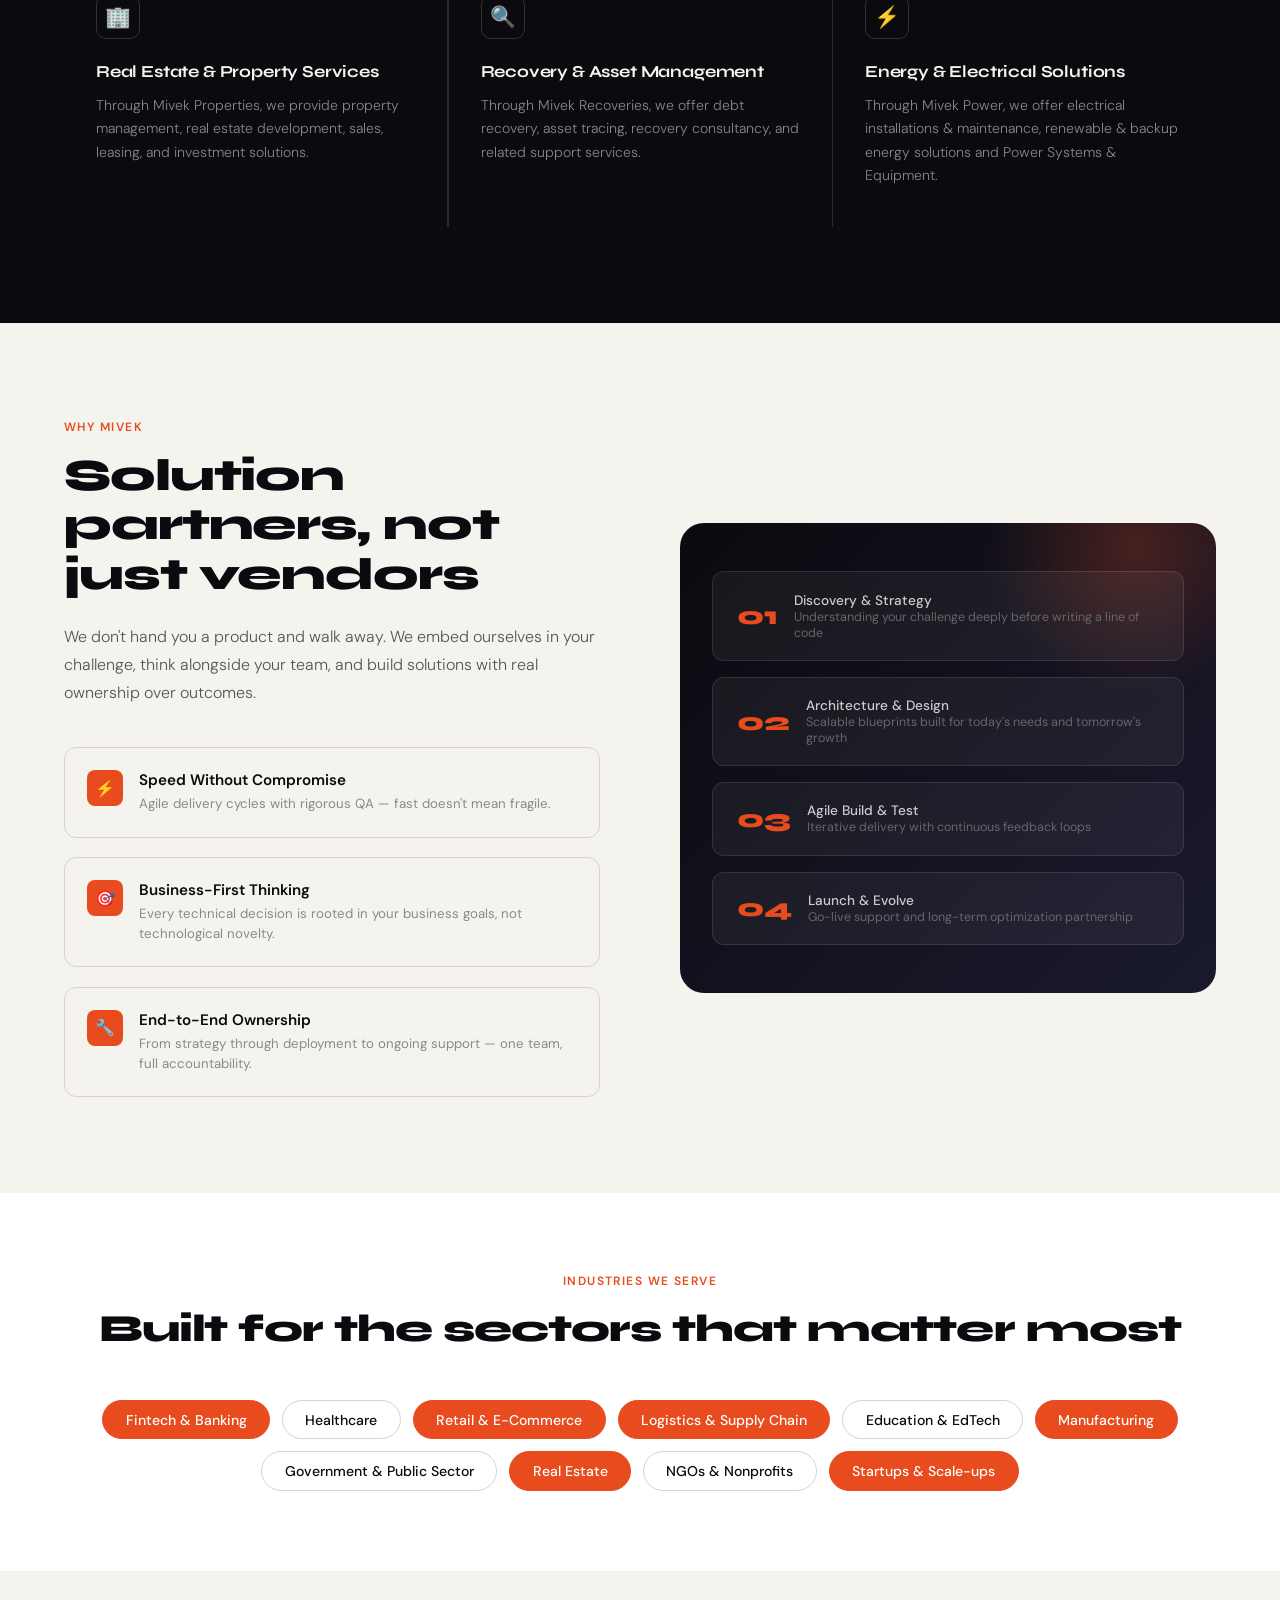
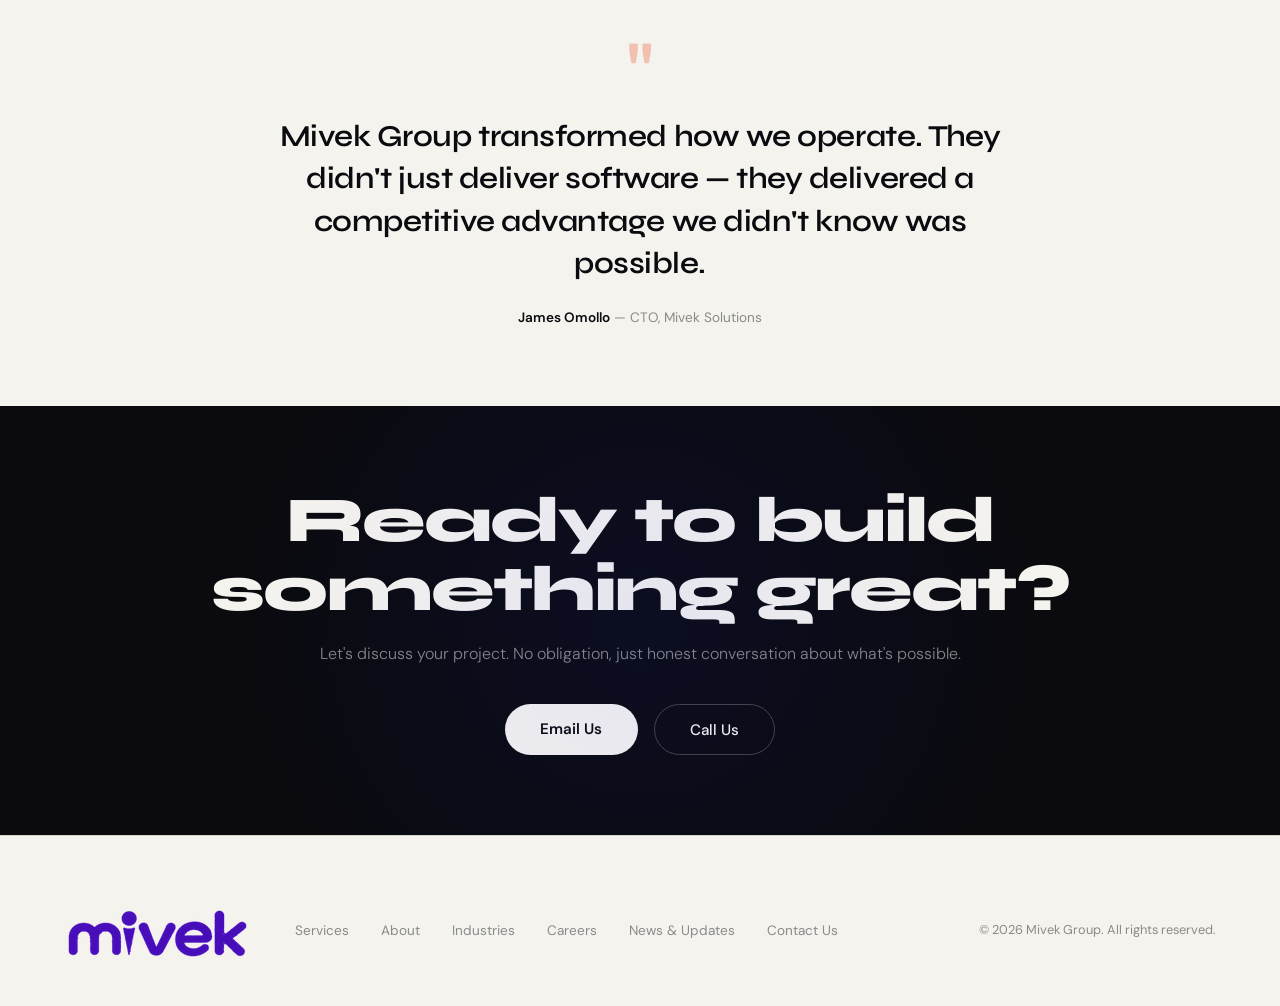
==== commit 995c158b: "Update index.html" ====
--- a/index.html
+++ b/index.html
@@ -199,7 +199,7 @@
 
 <!-- FOOTER -->
 <footer>
-  <a href="#" class="logo"><img src="/logo.png" alt="mivekgroup"></a>
+  <a href="#" class="logo"><img src="/favicon 187*100.png" alt="mivekgroup"></a>
   <ul class="footer-links">
     <li><a href="#services">Services</a></li>
     <li><a href="#why">About</a></li>
--- a/style.css
+++ b/style.css
@@ -36,6 +36,9 @@
     letter-spacing: -0.02em;
     color: var(--ink);
     text-decoration: none;
+    width: 90px;
+    height: 90px;
+    object-fit: contain;
   }
   .logo span { color: var(--accent); }
 
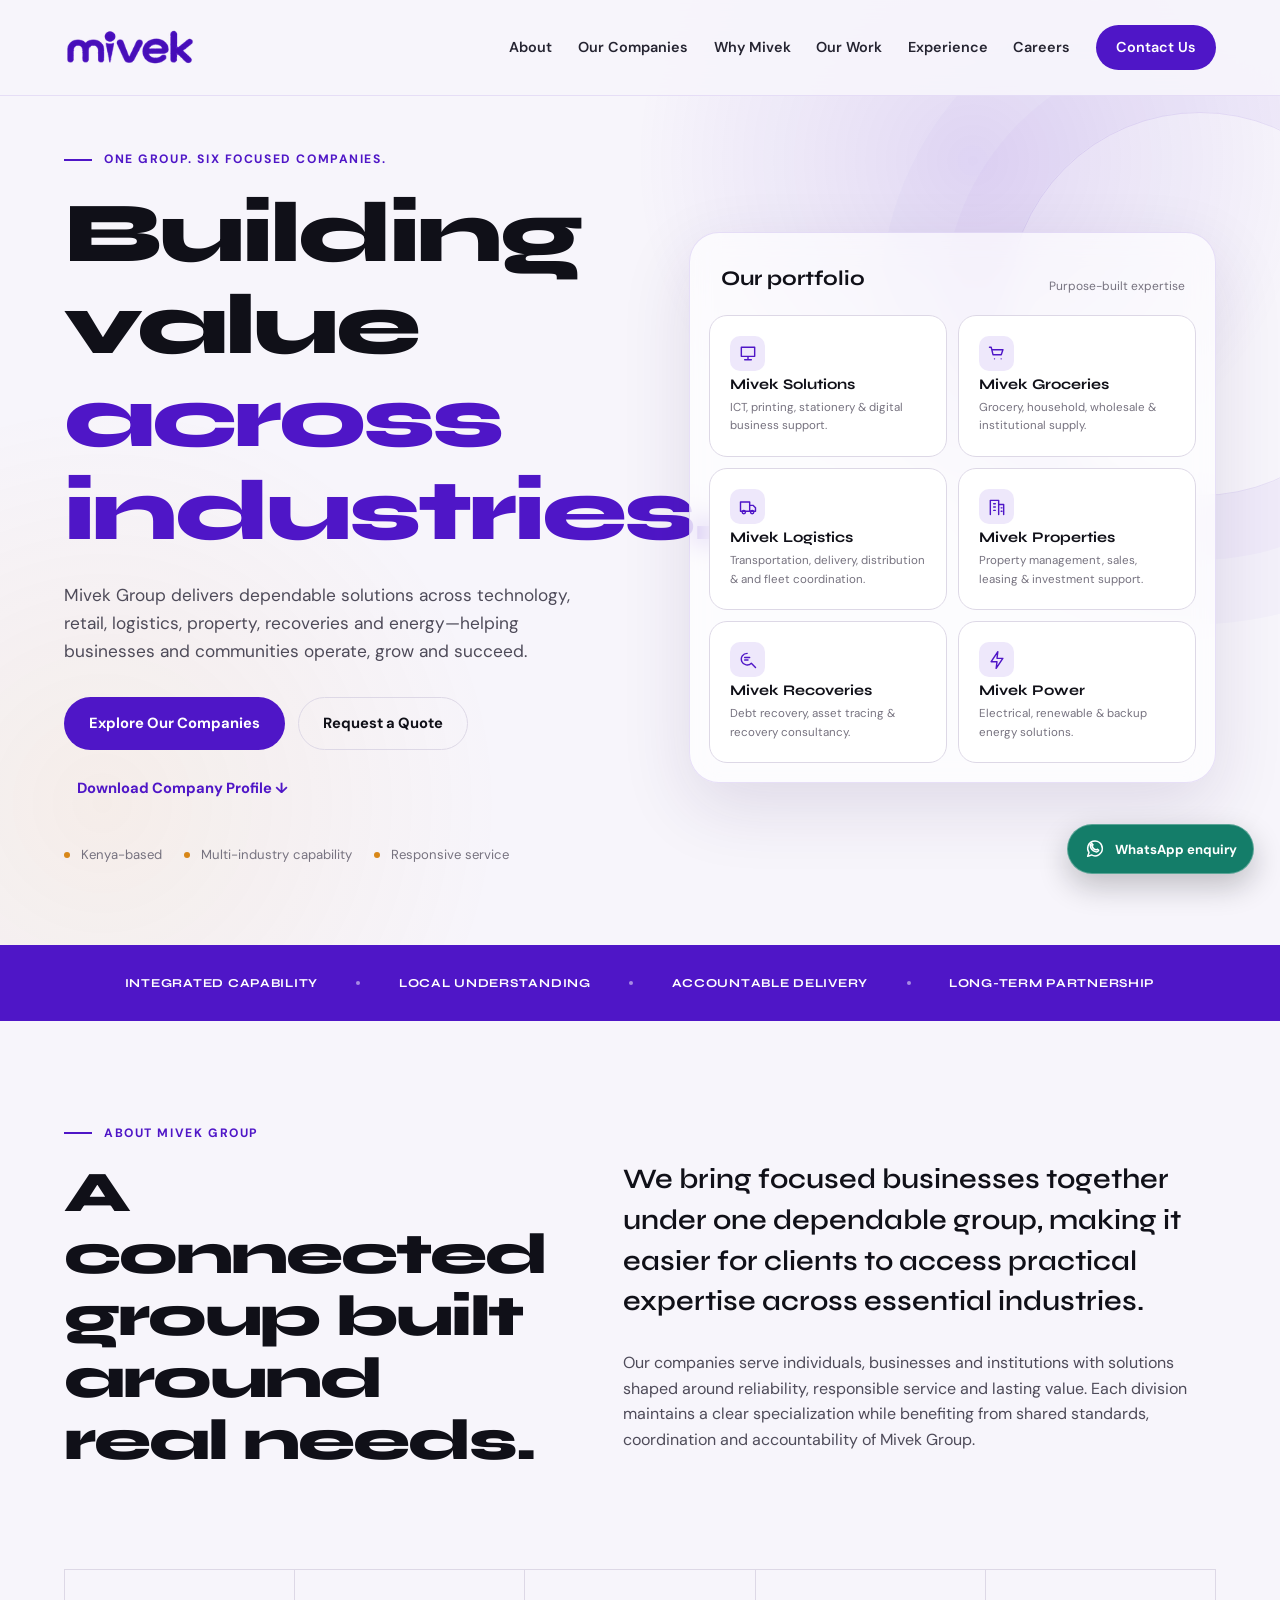
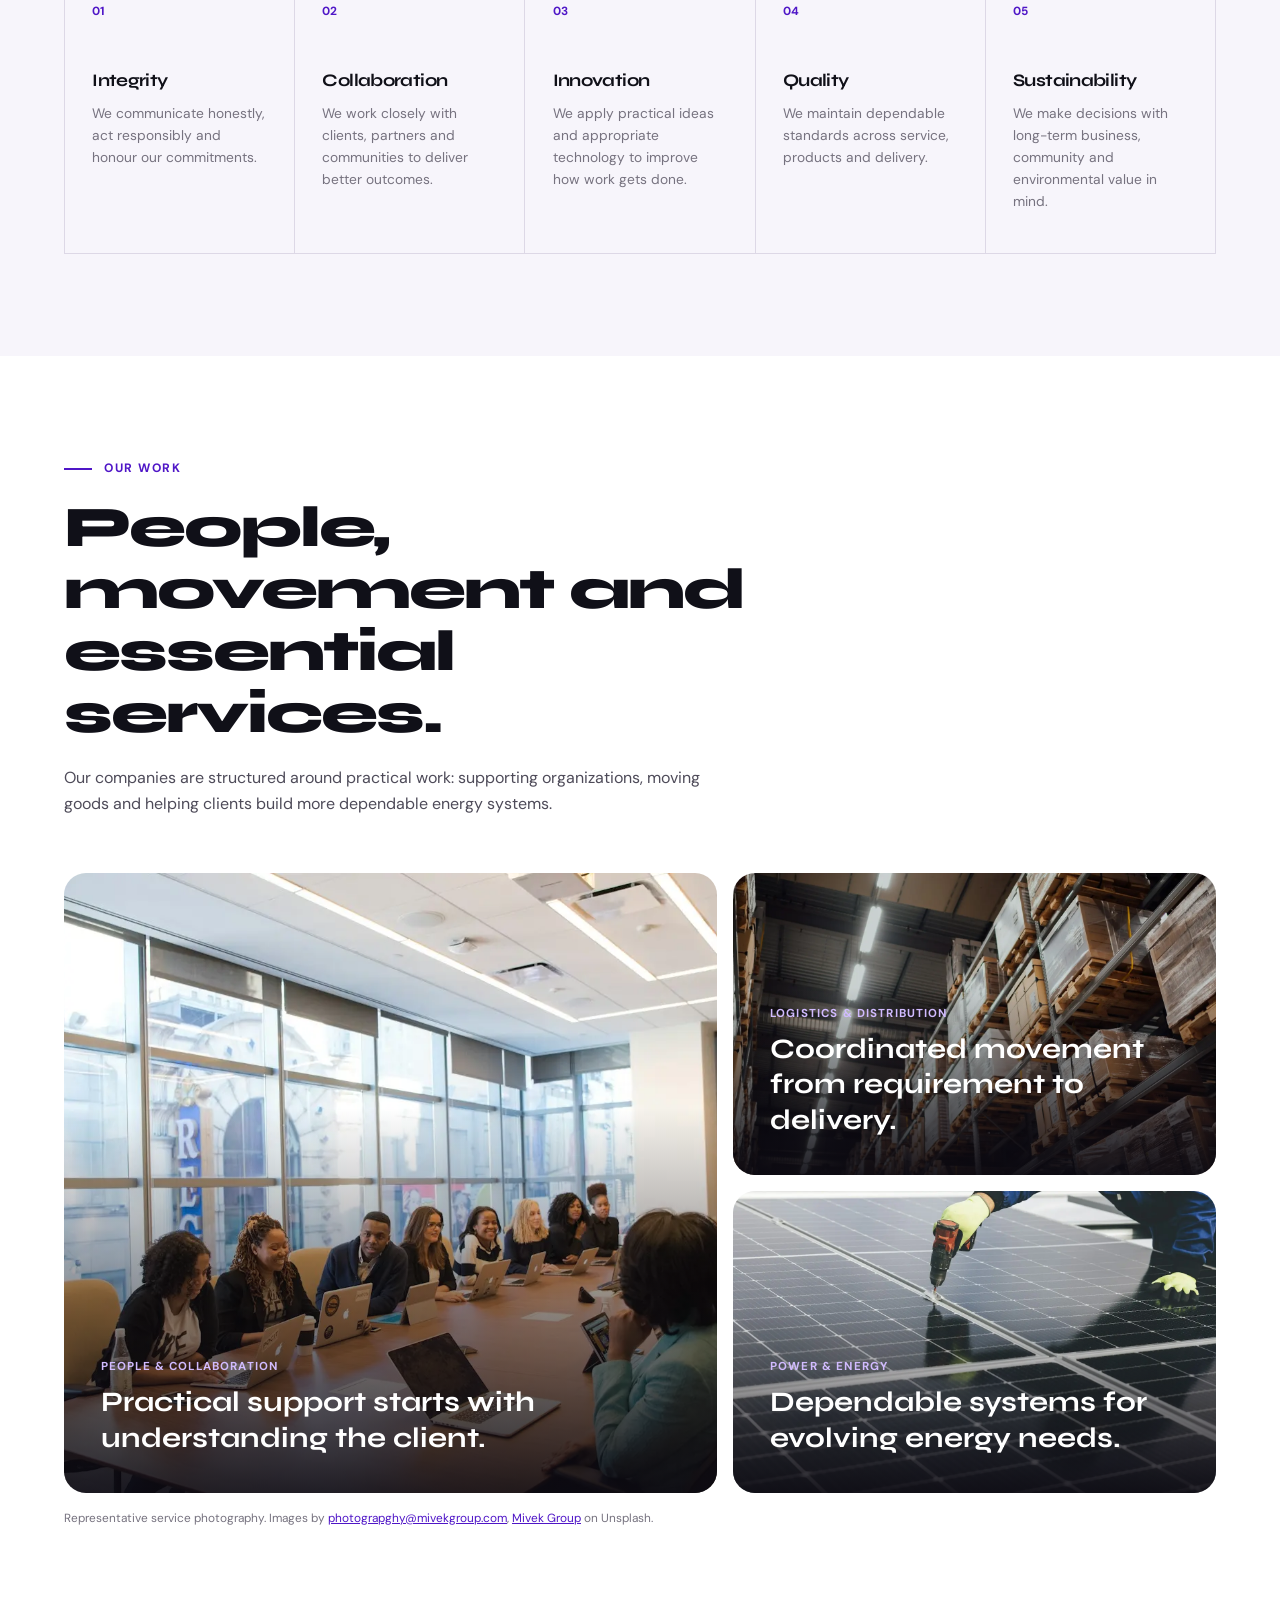
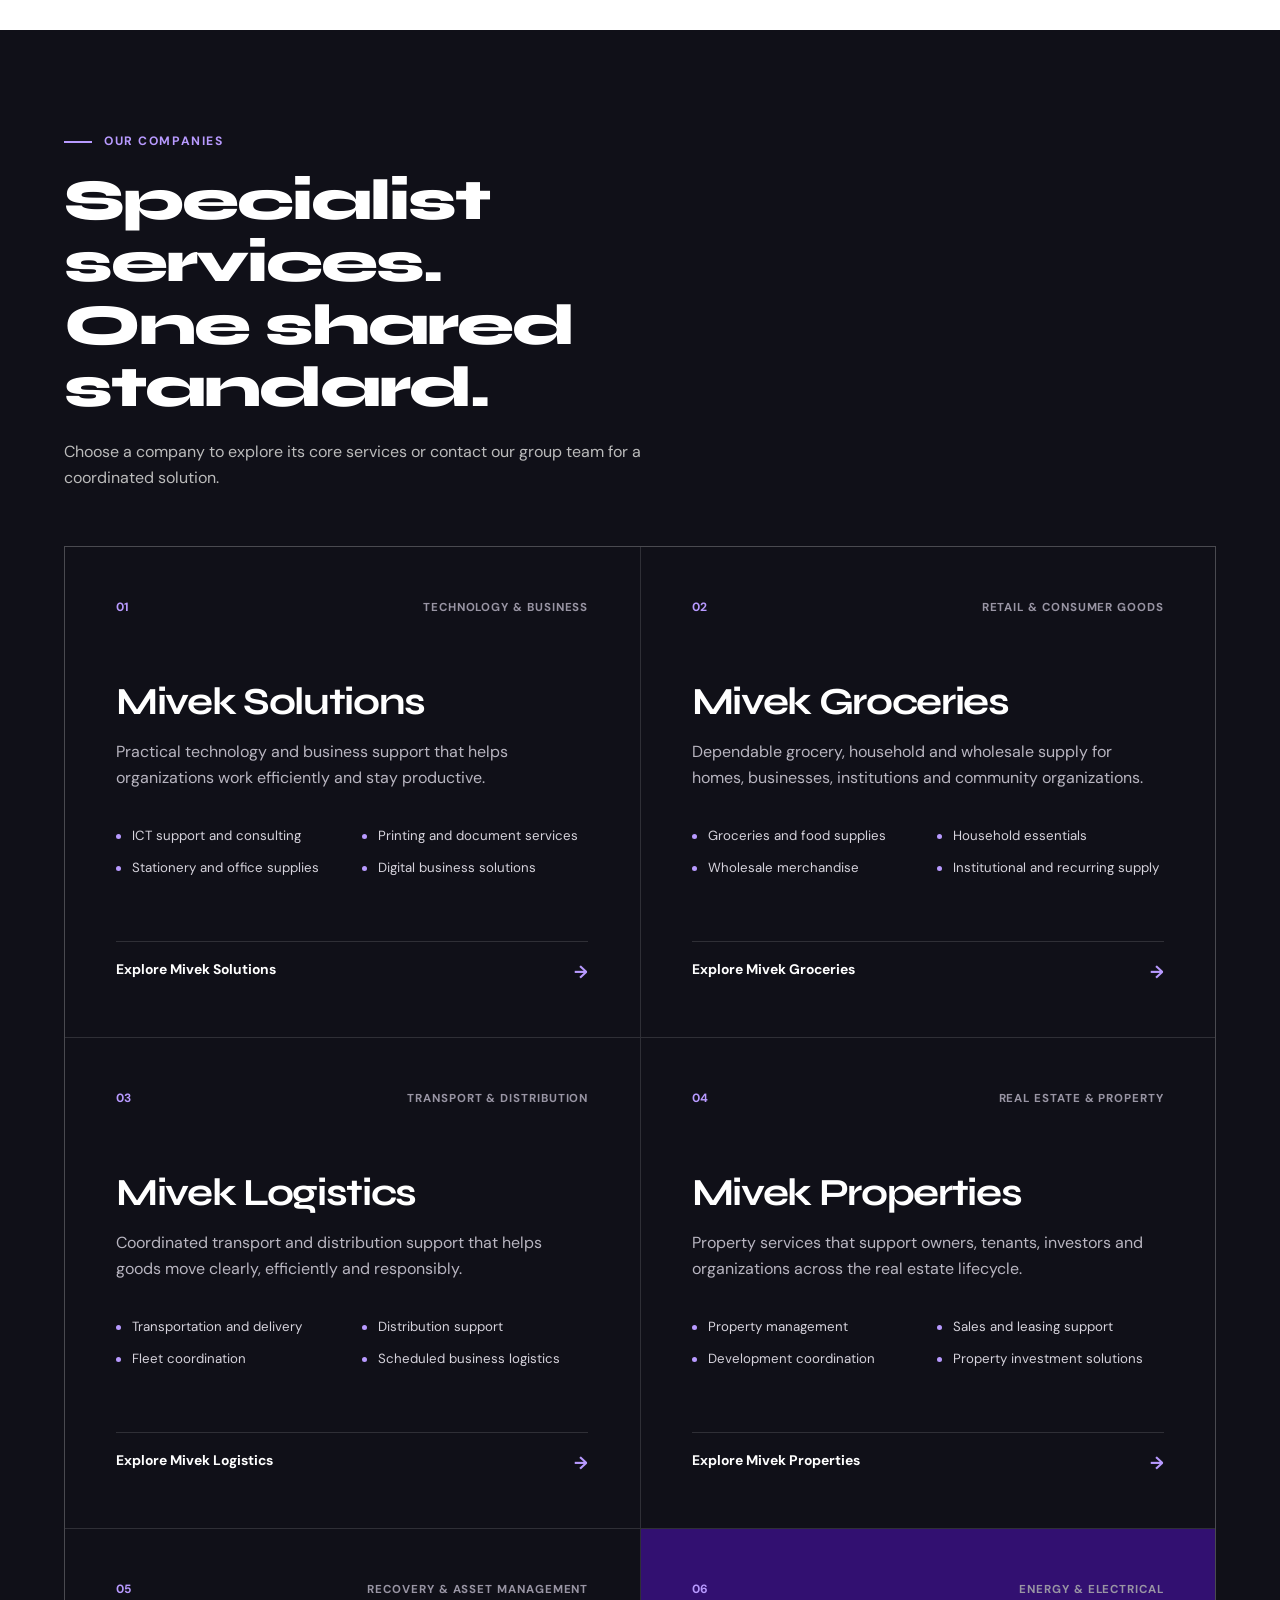
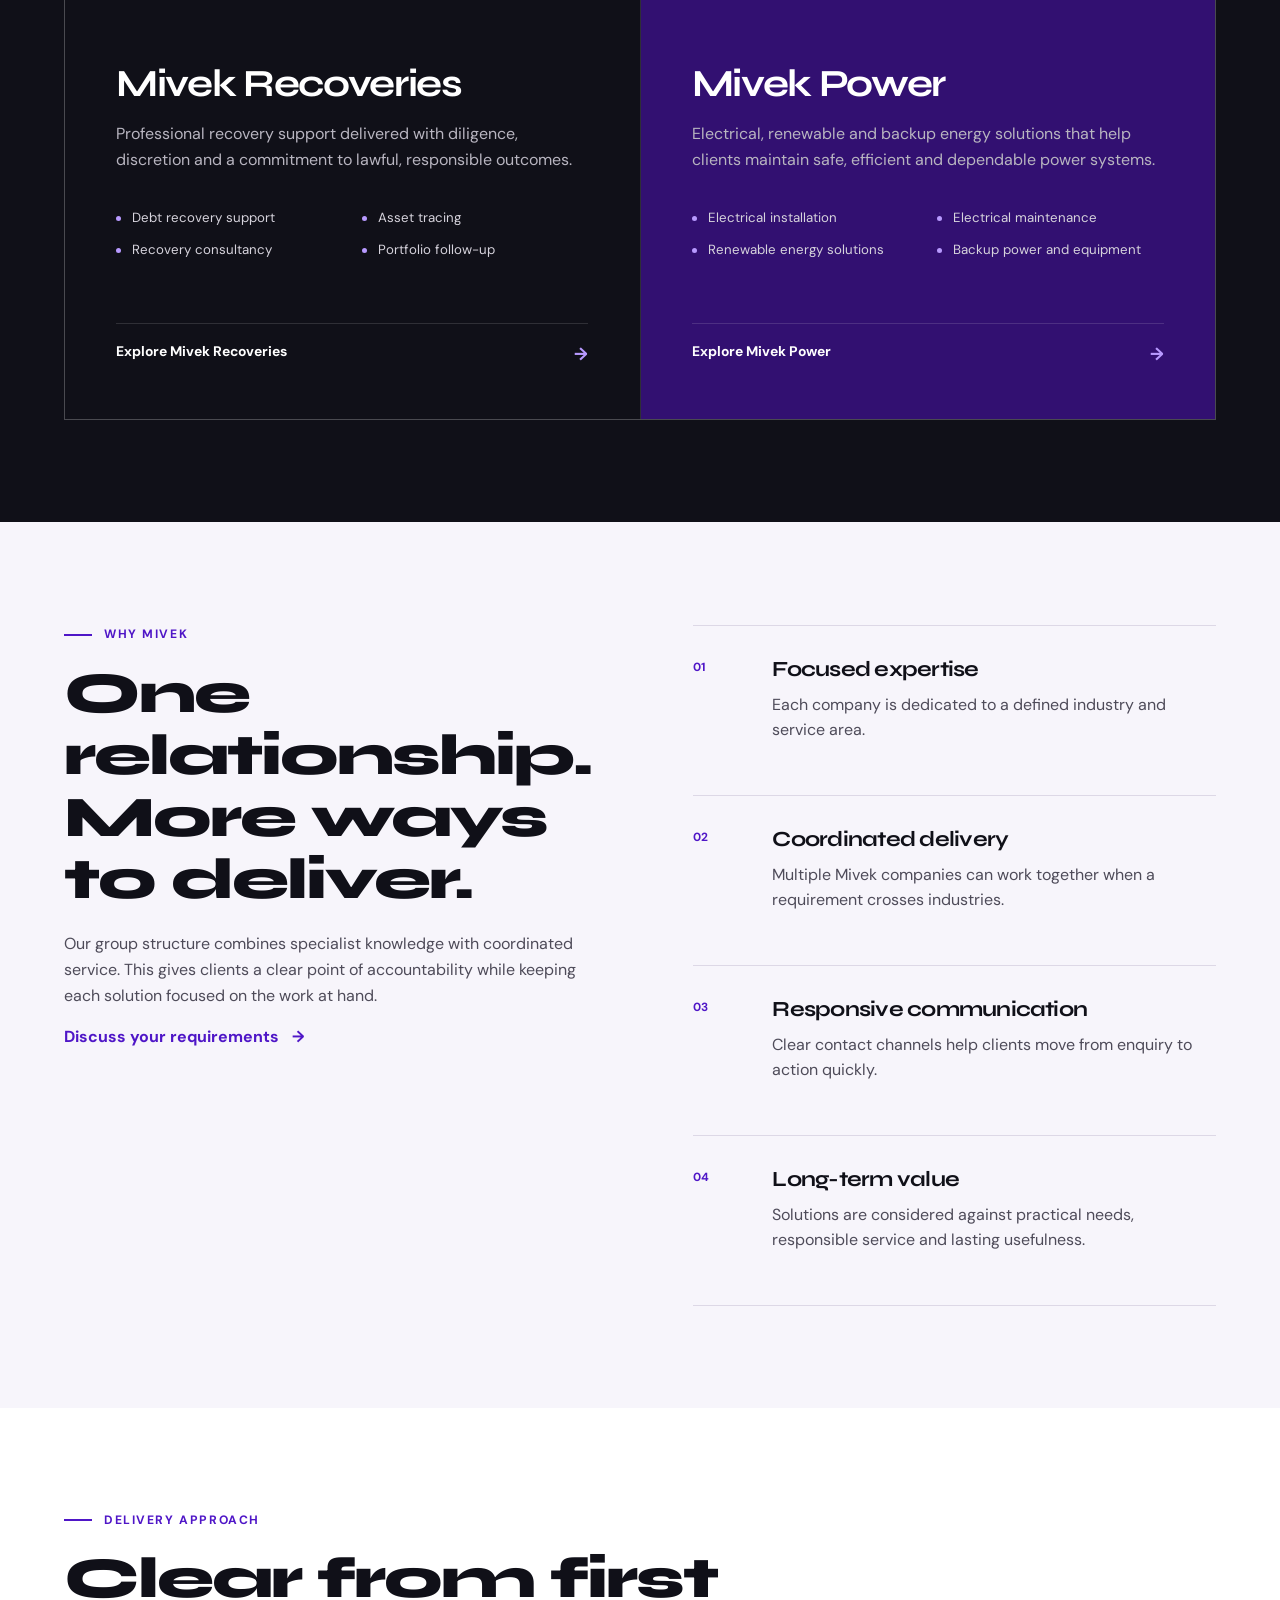
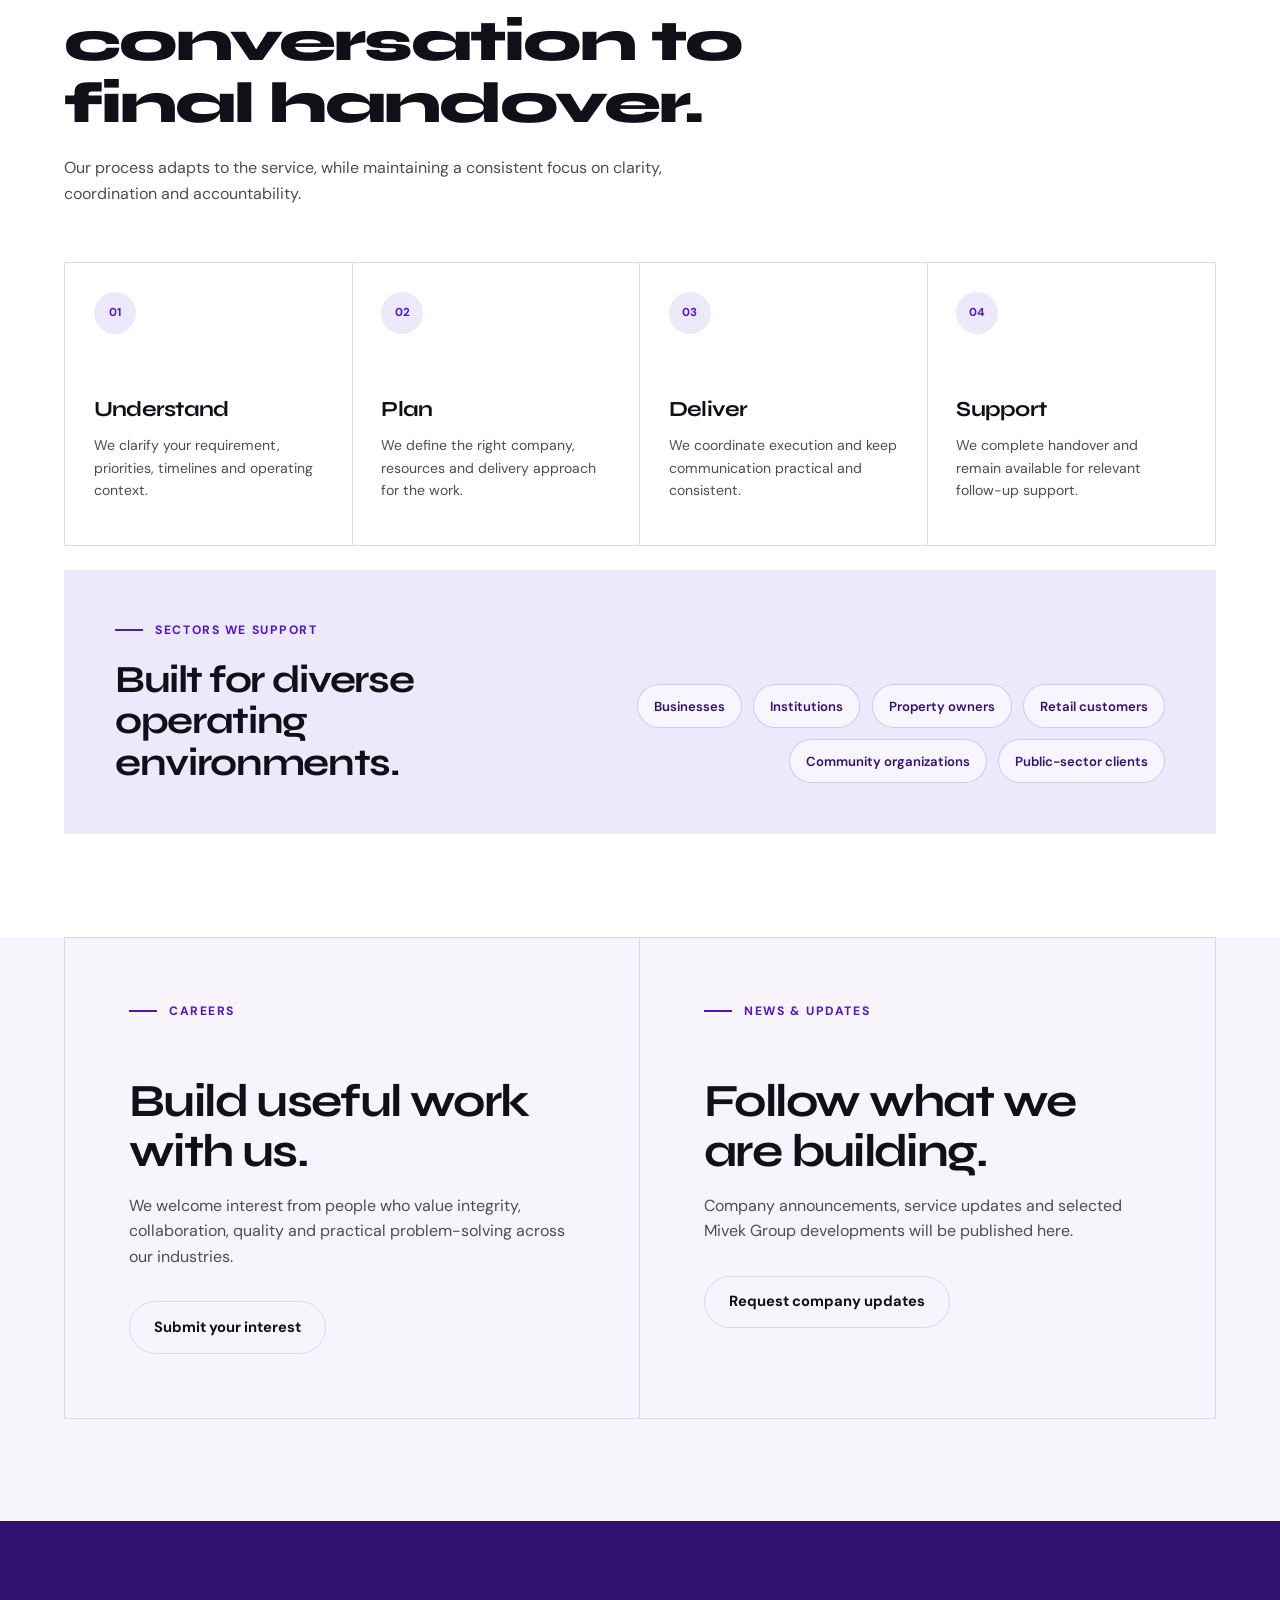
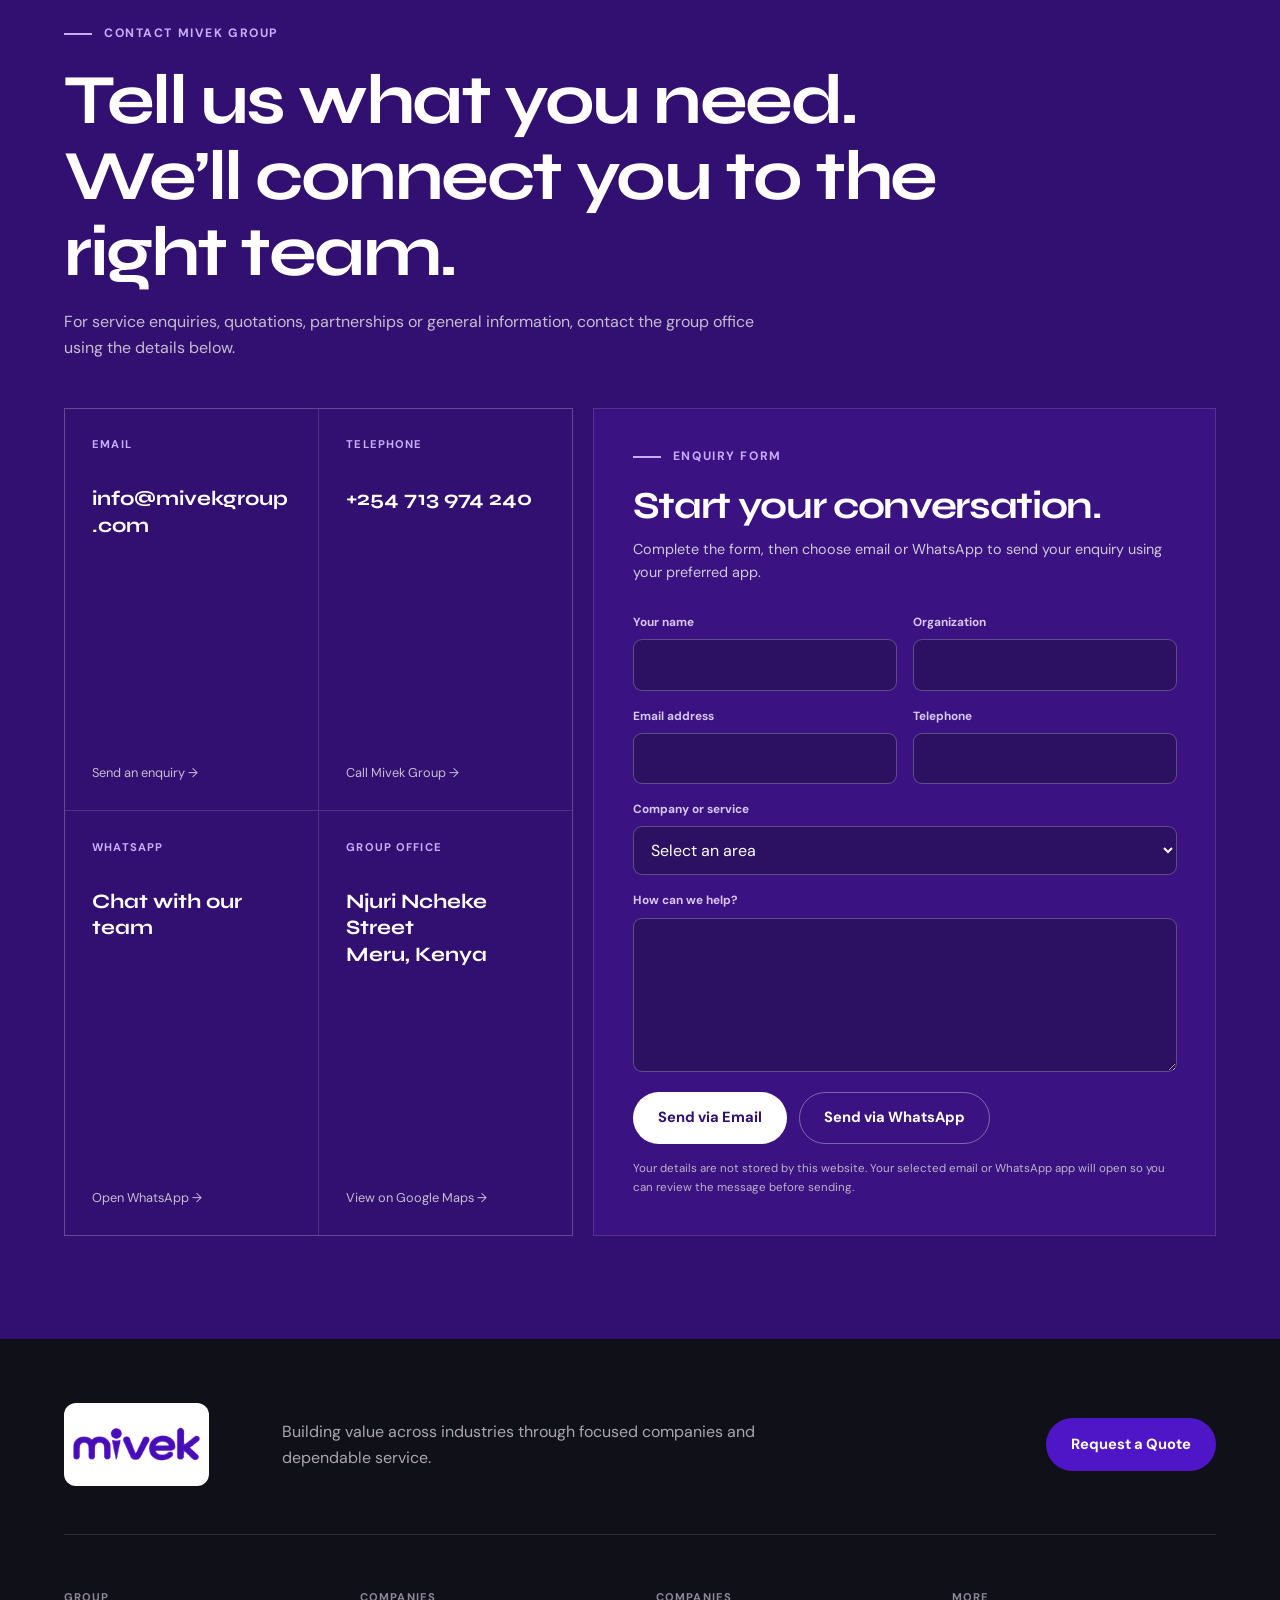
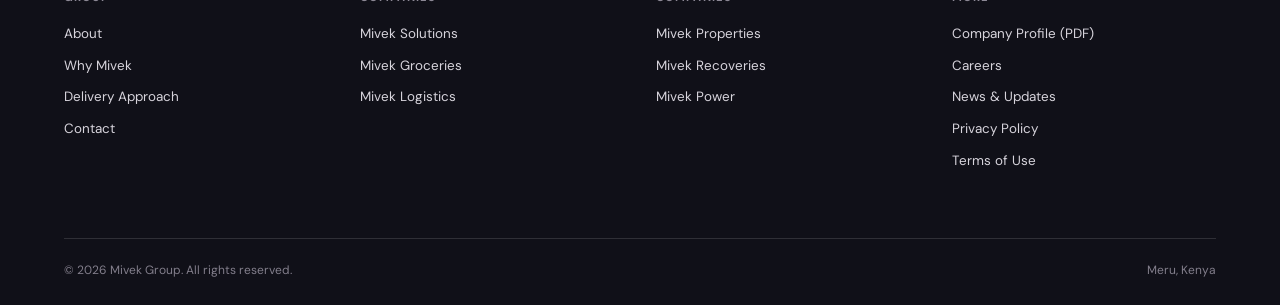
==== commit 0b5d2686: "Add files via upload" ====
--- a/index.html
+++ b/index.html
@@ -1,215 +1,406 @@
 <!DOCTYPE html>
 <html lang="en">
 <head>
-<meta charset="UTF-8">
-<meta name="viewport" content="width=device-width, initial-scale=1.0">
-<title>Mivek Group - Building Value Across Industries</title>
-<link rel="icon" type="image/png" href="favicon 187*100.png">
-<link href="https://fonts.googleapis.com/css2?family=Syne:wght@400;600;700;800&family=DM+Sans:ital,wght@0,300;0,400;0,500;1,300&display=swap" rel="stylesheet">
-<link rel="stylesheet" href="style.css">
+  <meta charset="UTF-8">
+  <meta name="viewport" content="width=device-width, initial-scale=1.0">
+  <meta name="description" content="Mivek Group delivers dependable solutions across technology, retail, logistics, property, recoveries and energy in Kenya.">
+  <meta name="theme-color" content="#4f16c7">
+  <meta name="robots" content="index, follow">
+  <meta property="og:type" content="website">
+  <meta property="og:title" content="Mivek Group | Building Value Across Industries">
+  <meta property="og:description" content="One dependable group delivering technology, retail, logistics, property, recoveries and energy solutions in Kenya.">
+  <meta property="og:url" content="https://mivekgroup.github.io/">
+  <meta property="og:image" content="https://mivekgroup.github.io/og-image.png">
+  <meta property="og:image:width" content="1200">
+  <meta property="og:image:height" content="630">
+  <meta property="og:image:alt" content="Mivek Group — Building Value Across Industries">
+  <meta name="twitter:card" content="summary_large_image">
+  <meta name="twitter:title" content="Mivek Group | Building Value Across Industries">
+  <meta name="twitter:description" content="Technology, retail, logistics, property, recoveries and energy solutions in Kenya.">
+  <meta name="twitter:image" content="https://mivekgroup.github.io/og-image.png">
+  <link rel="canonical" href="https://mivekgroup.github.io/">
+  <link rel="icon" href="favicon-mivek.ico" sizes="any">
+  <link rel="icon" type="image/png" sizes="192x192" href="favicon-mivek-192x192.png">
+  <link rel="apple-touch-icon" sizes="180x180" href="apple-touch-icon-mivek.png">
+  <link rel="manifest" href="site.webmanifest">
+  <link rel="preconnect" href="https://fonts.googleapis.com">
+  <link rel="preconnect" href="https://fonts.gstatic.com" crossorigin>
+  <link href="https://fonts.googleapis.com/css2?family=DM+Sans:wght@400;500;600;700&family=Syne:wght@600;700;800&display=swap" rel="stylesheet">
+  <link rel="stylesheet" href="style.css">
+  <title>Mivek Group | Building Value Across Industries</title>
+  <script type="application/ld+json">
+  {
+    "@context": "https://schema.org",
+    "@type": "Organization",
+    "name": "Mivek Group",
+    "url": "https://mivekgroup.github.io/",
+    "logo": "https://mivekgroup.github.io/favicon-mivek-512x512.png",
+    "image": "https://mivekgroup.github.io/og-image.png",
+    "slogan": "Building Value Across Industries",
+    "email": "info@mivekgroup.com",
+    "telephone": "+254713974240",
+    "areaServed": "Kenya",
+    "contactPoint": {
+      "@type": "ContactPoint",
+      "contactType": "customer service",
+      "telephone": "+254713974240",
+      "email": "info@mivekgroup.com",
+      "areaServed": "KE",
+      "availableLanguage": "English"
+    },
+    "address": {
+      "@type": "PostalAddress",
+      "streetAddress": "Njuri Ncheke Street",
+      "addressLocality": "Meru",
+      "addressCountry": "KE"
+    },
+    "subOrganization": [
+      {"@type": "Organization", "name": "Mivek Solutions", "url": "https://mivekgroup.github.io/mivek-solutions.html"},
+      {"@type": "Organization", "name": "Mivek Groceries", "url": "https://mivekgroup.github.io/mivek-groceries.html"},
+      {"@type": "Organization", "name": "Mivek Logistics", "url": "https://mivekgroup.github.io/mivek-logistics.html"},
+      {"@type": "Organization", "name": "Mivek Properties", "url": "https://mivekgroup.github.io/mivek-properties.html"},
+      {"@type": "Organization", "name": "Mivek Recoveries", "url": "https://mivekgroup.github.io/mivek-recoveries.html"},
+      {"@type": "Organization", "name": "Mivek Power", "url": "https://mivekgroup.github.io/mivek-power.html"}
+    ]
+  }
+  </script>
 </head>
 <body>
-
-<!-- NAV -->
-<nav>
-  <a href="#" class="logo"><img src="/favicon 187*100.png" alt="mivekgroup"></a>
-  <ul class="nav-links">
-    <li><a href="#solutions"class="nav-cta">Solutions</a></li>
-    <li><a href="#groceries">Groceries</a></li>
-    <li><a href="#logistics"class="nav-cta">Logistics</a></li>
-    <li><a href="#properties">Properties</a></li>
-    <li><a href="#recoveries"class="nav-cta">Recovery</a></li>
-    <li><a href="#power">Power</a></li>
-  </ul>
-</nav>
-
-<!-- HERO -->
-<section class="hero">
-  <div class="hero-content">
-    <div class="hero-tag">🚀 Solutions Partner</div>
-    <h1>We Build Solutions<br>That <em>Actually Work</em></h1>
-    <p class="hero-desc">Mivek Group builds Solutions Across Technology, Retail, Logistics, Real Estate, Recovery & Power Industries.
-    "Through our diverse portfolio of businesses, Mivek Group delivers innovative and dependable solutions that empower individuals, businesses, and communities across Kenya."</p>
-    <div class="hero-btns">
-      <a href="#contact" class="btn-primary">Start a Project</a>
-      <a href="#services" class="btn-ghost">Our Services</a>
+  <a class="skip-link" href="#main-content">Skip to main content</a>
+
+  <header class="site-header">
+    <a class="brand" href="#top" aria-label="Mivek Group home">
+      <img src="favicon%20187*100.png" alt="Mivek Group">
+    </a>
+
+    <nav class="desktop-nav" aria-label="Primary navigation">
+      <a href="#about">About</a>
+      <a href="#companies">Our Companies</a>
+      <a href="#why-mivek">Why Mivek</a>
+      <a href="#work">Our Work</a>
+      <a href="#experience">Experience</a>
+      <a href="#careers">Careers</a>
+      <a class="nav-button" href="#contact">Contact Us</a>
+    </nav>
+
+    <details class="mobile-nav">
+      <summary aria-label="Open navigation menu">
+        <span></span><span></span><span></span>
+      </summary>
+      <nav aria-label="Mobile navigation">
+        <a href="#about">About</a>
+        <a href="#companies">Our Companies</a>
+        <a href="#why-mivek">Why Mivek</a>
+        <a href="#work">Our Work</a>
+        <a href="#experience">Experience</a>
+        <a href="#careers">Careers</a>
+        <a href="#news">News</a>
+        <a class="nav-button" href="#contact">Contact Us</a>
+      </nav>
+    </details>
+  </header>
+
+  <main id="main-content">
+    <section class="hero" id="top">
+      <div class="hero-copy">
+        <p class="eyebrow"><span></span> One Group. Six Focused Companies.</p>
+        <h1>Building value<br><em>across industries.</em></h1>
+        <p class="hero-lead">Mivek Group delivers dependable solutions across technology, retail, logistics, property, recoveries and energy—helping businesses and communities operate, grow and succeed.</p>
+        <div class="hero-actions">
+          <a class="button button-primary" href="#companies">Explore Our Companies</a>
+          <a class="button button-secondary" href="#contact">Request a Quote</a>
+          <a class="button button-quiet" href="Mivek-Group-Company-Profile.pdf" download>Download Company Profile ↓</a>
+        </div>
+        <ul class="hero-assurances" aria-label="Mivek service qualities">
+          <li>Kenya-based</li>
+          <li>Multi-industry capability</li>
+          <li>Responsive service</li>
+        </ul>
+      </div>
+
+      <div class="portfolio-panel" aria-label="Mivek Group companies">
+        <div class="portfolio-heading">
+          <p>Our portfolio</p>
+          <span>Purpose-built expertise</span>
+        </div>
+        <div class="portfolio-grid">
+          <a href="mivek-solutions.html" class="portfolio-card">
+            <span class="portfolio-icon" aria-hidden="true"><svg viewBox="0 0 24 24"><path d="M4 5h16v11H4zM8 20h8M12 16v4"/></svg></span>
+            <strong>Mivek Solutions</strong><small>ICT, printing, stationery &amp; digital business support.</small>
+          </a>
+          <a href="mivek-groceries.html" class="portfolio-card">
+            <span class="portfolio-icon" aria-hidden="true"><svg viewBox="0 0 24 24"><path d="M3 5h2l2.2 9h9.9l2-6H6M9 19h.01M17 19h.01"/></svg></span>
+            <strong>Mivek Groceries</strong><small>Grocery, household, wholesale &amp; institutional supply.</small>
+          </a>
+          <a href="mivek-logistics.html" class="portfolio-card">
+            <span class="portfolio-icon" aria-hidden="true"><svg viewBox="0 0 24 24"><path d="M3 6h11v11H3zM14 10h4l3 3v4h-7zM7 20a2 2 0 1 0 0-4 2 2 0 0 0 0 4ZM17 20a2 2 0 1 0 0-4 2 2 0 0 0 0 4Z"/></svg></span>
+            <strong>Mivek Logistics</strong><small>Transportation, delivery, distribution &amp; and fleet coordination.</small>
+          </a>
+          <a href="mivek-properties.html" class="portfolio-card">
+            <span class="portfolio-icon" aria-hidden="true"><svg viewBox="0 0 24 24"><path d="M4 21V4h10v17M14 9h6v12M8 8h2M8 12h2M8 16h2M17 13h1M17 17h1"/></svg></span>
+            <strong>Mivek Properties</strong><small>Property management, sales, leasing &amp; investment support.</small>
+          </a>
+          <a href="mivek-recoveries.html" class="portfolio-card">
+            <span class="portfolio-icon" aria-hidden="true"><svg viewBox="0 0 24 24"><path d="M11 4a7 7 0 1 0 5 11.9L21 21M8 9h6M8 12h4"/></svg></span>
+            <strong>Mivek Recoveries</strong><small>Debt recovery, asset tracing &amp; recovery consultancy.</small>
+          </a>
+          <a href="mivek-power.html" class="portfolio-card">
+            <span class="portfolio-icon" aria-hidden="true"><svg viewBox="0 0 24 24"><path d="m13 2-8 12h7l-1 8 8-12h-7z"/></svg></span>
+            <strong>Mivek Power</strong><small>Electrical, renewable &amp; backup energy solutions.</small>
+          </a>
+        </div>
+      </div>
+    </section>
+
+    <section class="trust-strip" aria-label="Mivek Group promise">
+      <p>Integrated capability</p><span aria-hidden="true"></span>
+      <p>Local understanding</p><span aria-hidden="true"></span>
+      <p>Accountable delivery</p><span aria-hidden="true"></span>
+      <p>Long-term partnership</p>
+    </section>
+
+    <section class="section about" id="about">
+      <div class="section-intro">
+        <p class="eyebrow"><span></span> About Mivek Group</p>
+        <h2>A connected group built around real needs.</h2>
+      </div>
+      <div class="about-copy">
+        <p class="large-copy">We bring focused businesses together under one dependable group, making it easier for clients to access practical expertise across essential industries.</p>
+        <p>Our companies serve individuals, businesses and institutions with solutions shaped around reliability, responsible service and lasting value. Each division maintains a clear specialization while benefiting from shared standards, coordination and accountability of Mivek Group.</p>
+      </div>
+      <div class="values-grid">
+        <article><span>01</span><h3>Integrity</h3><p>We communicate honestly, act responsibly and honour our commitments.</p></article>
+        <article><span>02</span><h3>Collaboration</h3><p>We work closely with clients, partners and communities to deliver better outcomes.</p></article>
+        <article><span>03</span><h3>Innovation</h3><p>We apply practical ideas and appropriate technology to improve how work gets done.</p></article>
+        <article><span>04</span><h3>Quality</h3><p>We maintain dependable standards across service, products and delivery.</p></article>
+        <article><span>05</span><h3>Sustainability</h3><p>We make decisions with long-term business, community and environmental value in mind.</p></article>
+      </div>
+    </section>
+
+    <section class="section work-stories" id="work">
+      <div class="section-intro">
+        <p class="eyebrow"><span></span> Our Work</p>
+        <h2>People, movement and essential services.</h2>
+        <p>Our companies are structured around practical work: supporting organizations, moving goods and helping clients build more dependable energy systems.</p>
+      </div>
+      <div class="story-grid">
+        <figure class="story-card story-card-wide">
+          <img src="photo-team.webp" width="1600" height="900" loading="lazy" decoding="async" alt="A diverse business team collaborating around a table">
+          <figcaption><span>People &amp; collaboration</span><strong>Practical support starts with understanding the client.</strong></figcaption>
+        </figure>
+        <figure class="story-card">
+          <img src="photo-logistics.webp" width="1600" height="900" loading="lazy" decoding="async" alt="A logistics warehouse with organized storage aisles">
+          <figcaption><span>Logistics &amp; distribution</span><strong>Coordinated movement from requirement to delivery.</strong></figcaption>
+        </figure>
+        <figure class="story-card">
+          <img src="photo-power.webp" width="1600" height="900" loading="lazy" decoding="async" alt="A solar technician installing photovoltaic panels">
+          <figcaption><span>Power &amp; energy</span><strong>Dependable systems for evolving energy needs.</strong></figcaption>
+        </figure>
+      </div>
+      <p class="photo-note">Representative service photography. Images by <a href="https://unsplash.com/@mivekgroup" rel="noopener noreferrer" target="_blank">photograpghy@mivekgroup.com</a>, <a href="https://unsplash.com/@mivekgroup" rel="noopener noreferrer" target="_blank">Mivek Group</a> on Unsplash.</p>
+    </section>
+
+    <section class="section companies" id="companies">
+      <div class="section-intro section-intro-light">
+        <p class="eyebrow"><span></span> Our Companies</p>
+        <h2>Specialist services.<br>One shared standard.</h2>
+        <p>Choose a company to explore its core services or contact our group team for a coordinated solution.</p>
+      </div>
+
+      <div class="company-grid">
+        <article class="company-card" id="company-solutions">
+          <div class="company-card-top"><span>01</span><p>Technology &amp; Business</p></div>
+          <h3>Mivek Solutions</h3>
+          <p>Practical technology and business support that helps organizations work efficiently and stay productive.</p>
+          <ul><li>ICT support and consulting</li><li>Printing and document services</li><li>Stationery and office supplies</li><li>Digital business solutions</li></ul>
+          <a href="mivek-solutions.html">Explore Mivek Solutions <span>→</span></a>
+        </article>
+        <article class="company-card" id="company-groceries">
+          <div class="company-card-top"><span>02</span><p>Retail &amp; Consumer Goods</p></div>
+          <h3>Mivek Groceries</h3>
+          <p>Dependable grocery, household and wholesale supply for homes, businesses, institutions and community organizations.</p>
+          <ul><li>Groceries and food supplies</li><li>Household essentials</li><li>Wholesale merchandise</li><li>Institutional and recurring supply</li></ul>
+          <a href="mivek-groceries.html">Explore Mivek Groceries <span>→</span></a>
+        </article>
+        <article class="company-card" id="company-logistics">
+          <div class="company-card-top"><span>03</span><p>Transport &amp; Distribution</p></div>
+          <h3>Mivek Logistics</h3>
+          <p>Coordinated transport and distribution support that helps goods move clearly, efficiently and responsibly.</p>
+          <ul><li>Transportation and delivery</li><li>Distribution support</li><li>Fleet coordination</li><li>Scheduled business logistics</li></ul>
+          <a href="mivek-logistics.html">Explore Mivek Logistics <span>→</span></a>
+        </article>
+        <article class="company-card" id="company-properties">
+          <div class="company-card-top"><span>04</span><p>Real Estate &amp; Property</p></div>
+          <h3>Mivek Properties</h3>
+          <p>Property services that support owners, tenants, investors and organizations across the real estate lifecycle.</p>
+          <ul><li>Property management</li><li>Sales and leasing support</li><li>Development coordination</li><li>Property investment solutions</li></ul>
+          <a href="mivek-properties.html">Explore Mivek Properties <span>→</span></a>
+        </article>
+        <article class="company-card" id="company-recoveries">
+          <div class="company-card-top"><span>05</span><p>Recovery &amp; Asset Management</p></div>
+          <h3>Mivek Recoveries</h3>
+          <p>Professional recovery support delivered with diligence, discretion and a commitment to lawful, responsible outcomes.</p>
+          <ul><li>Debt recovery support</li><li>Asset tracing</li><li>Recovery consultancy</li><li>Portfolio follow-up</li></ul>
+          <a href="mivek-recoveries.html">Explore Mivek Recoveries <span>→</span></a>
+        </article>
+        <article class="company-card company-card-accent" id="company-power">
+          <div class="company-card-top"><span>06</span><p>Energy &amp; Electrical</p></div>
+          <h3>Mivek Power</h3>
+          <p>Electrical, renewable and backup energy solutions that help clients maintain safe, efficient and dependable power systems.</p>
+          <ul><li>Electrical installation</li><li>Electrical maintenance</li><li>Renewable energy solutions</li><li>Backup power and equipment</li></ul>
+          <a href="mivek-power.html">Explore Mivek Power <span>→</span></a>
+        </article>
+      </div>
+    </section>
+
+    <section class="section why-mivek" id="why-mivek">
+      <div class="why-copy">
+        <p class="eyebrow"><span></span> Why Mivek</p>
+        <h2>One relationship.<br>More ways to deliver.</h2>
+        <p>Our group structure combines specialist knowledge with coordinated service. This gives clients a clear point of accountability while keeping each solution focused on the work at hand.</p>
+        <a class="text-link" href="#contact">Discuss your requirements <span>→</span></a>
+      </div>
+      <div class="reason-list">
+        <article><span>01</span><div><h3>Focused expertise</h3><p>Each company is dedicated to a defined industry and service area.</p></div></article>
+        <article><span>02</span><div><h3>Coordinated delivery</h3><p>Multiple Mivek companies can work together when a requirement crosses industries.</p></div></article>
+        <article><span>03</span><div><h3>Responsive communication</h3><p>Clear contact channels help clients move from enquiry to action quickly.</p></div></article>
+        <article><span>04</span><div><h3>Long-term value</h3><p>Solutions are considered against practical needs, responsible service and lasting usefulness.</p></div></article>
+      </div>
+    </section>
+
+    <section class="section experience" id="experience">
+      <div class="section-intro">
+        <p class="eyebrow"><span></span> Delivery Approach</p>
+        <h2>Clear from first conversation to final handover.</h2>
+        <p>Our process adapts to the service, while maintaining a consistent focus on clarity, coordination and accountability.</p>
+      </div>
+      <ol class="process-grid">
+        <li><span>01</span><h3>Understand</h3><p>We clarify your requirement, priorities, timelines and operating context.</p></li>
+        <li><span>02</span><h3>Plan</h3><p>We define the right company, resources and delivery approach for the work.</p></li>
+        <li><span>03</span><h3>Deliver</h3><p>We coordinate execution and keep communication practical and consistent.</p></li>
+        <li><span>04</span><h3>Support</h3><p>We complete handover and remain available for relevant follow-up support.</p></li>
+      </ol>
+      <div class="sectors-panel">
+        <div><p class="eyebrow"><span></span> Sectors We Support</p><h3>Built for diverse operating environments.</h3></div>
+        <ul><li>Businesses</li><li>Institutions</li><li>Property owners</li><li>Retail customers</li><li>Community organizations</li><li>Public-sector clients</li></ul>
+      </div>
+    </section>
+
+    <section class="section opportunities">
+      <article id="careers">
+        <p class="eyebrow"><span></span> Careers</p>
+        <h2>Build useful work with us.</h2>
+        <p>We welcome interest from people who value integrity, collaboration, quality and practical problem-solving across our industries.</p>
+        <a class="button button-secondary" href="mailto:info@mivekgroup.com?subject=Career%20Interest%20at%20Mivek%20Group">Submit your interest</a>
+      </article>
+      <article id="news">
+        <p class="eyebrow"><span></span> News &amp; Updates</p>
+        <h2>Follow what we are building.</h2>
+        <p>Company announcements, service updates and selected Mivek Group developments will be published here.</p>
+        <a class="button button-secondary" href="mailto:info@mivekgroup.com?subject=Mivek%20Group%20Updates">Request company updates</a>
+      </article>
+    </section>
+
+    <section class="contact" id="contact">
+      <div class="contact-intro">
+        <p class="eyebrow eyebrow-light"><span></span> Contact Mivek Group</p>
+        <h2>Tell us what you need.<br>We’ll connect you to the right team.</h2>
+        <p>For service enquiries, quotations, partnerships or general information, contact the group office using the details below.</p>
+      </div>
+      <div class="contact-layout">
+        <div class="contact-grid">
+          <a href="mailto:info@mivekgroup.com"><span>Email</span><strong>info@mivekgroup.com</strong><em>Send an enquiry →</em></a>
+          <a href="tel:+254713974240"><span>Telephone</span><strong>+254 713 974 240</strong><em>Call Mivek Group →</em></a>
+          <a href="https://wa.me/254713974240?text=Hello%20Mivek%20Group%2C%20I%27d%20like%20to%20make%20an%20enquiry." rel="noopener noreferrer" target="_blank"><span>WhatsApp</span><strong>Chat with our team</strong><em>Open WhatsApp →</em></a>
+          <a href="https://www.google.com/maps/search/?api=1&amp;query=Mivek Group+Njuri+Ncheke+Street+Meru+Kenya" rel="noopener noreferrer" target="_blank"><span>Group Office</span><strong>Njuri Ncheke Street<br>Meru, Kenya</strong><em>View on Google Maps →</em></a>
+        </div>
+
+        <form class="enquiry-form" id="enquiry-form" aria-describedby="form-note">
+          <div class="form-heading">
+            <p class="eyebrow eyebrow-light"><span></span> Enquiry Form</p>
+            <h3>Start your conversation.</h3>
+            <p>Complete the form, then choose email or WhatsApp to send your enquiry using your preferred app.</p>
+          </div>
+          <div class="form-grid">
+            <label><span>Your name</span><input type="text" name="name" autocomplete="name" required></label>
+            <label><span>Organization</span><input type="text" name="organization" autocomplete="organization"></label>
+            <label><span>Email address</span><input type="email" name="email" autocomplete="email" required></label>
+            <label><span>Telephone</span><input type="tel" name="phone" autocomplete="tel"></label>
+            <label class="form-full"><span>Company or service</span>
+              <select name="service" required>
+                <option value="">Select an area</option>
+                <option>Mivek Solutions</option>
+                <option>Mivek Groceries</option>
+                <option>Mivek Logistics</option>
+                <option>Mivek Properties</option>
+                <option>Mivek Recoveries</option>
+                <option>Mivek Power</option>
+                <option>General enquiry</option>
+              </select>
+            </label>
+            <label class="form-full"><span>How can we help?</span><textarea name="message" rows="5" required></textarea></label>
+          </div>
+          <div class="form-actions">
+            <button class="button form-button-email" type="submit" name="route" value="email">Send via Email</button>
+            <button class="button form-button-whatsapp" type="submit" name="route" value="whatsapp">Send via WhatsApp</button>
+          </div>
+          <p class="form-note" id="form-note">Your details are not stored by this website. Your selected email or WhatsApp app will open so you can review the message before sending.</p>
+        </form>
+      </div>
+    </section>
+  </main>
+
+  <a class="whatsapp-float" href="https://wa.me/254713974240?text=Hello%20Mivek%20Group%2C%20I%27d%20like%20to%20make%20an%20enquiry." rel="noopener noreferrer" target="_blank" aria-label="Enquire with Mivek Group on WhatsApp">
+    <svg viewBox="0 0 24 24" aria-hidden="true"><path d="M20 11.5a8 8 0 0 1-11.8 7L4 20l1.5-4.1A8 8 0 1 1 20 11.5Z"/><path d="M8.6 8.2c.5 2.3 2.2 4.1 4.6 4.8M13.2 13l1.6-.8 1.3 1.2c-.7 1.5-2 2.1-3.8 1.5-2.2-.7-4.7-3.2-5.3-5.5-.4-1.6.2-2.8 1.5-3.5l1.3 1.4-.8 1.5"/></svg>
+    <span>WhatsApp enquiry</span>
+  </a>
+
+  <footer class="site-footer">
+    <div class="footer-top">
+      <a class="brand footer-brand" href="#top" aria-label="Mivek Group home"><img src="favicon%20187*100.png" alt="Mivek Group"></a>
+      <p>Building value across industries through focused companies and dependable service.</p>
+      <a class="button button-primary" href="#contact">Request a Quote</a>
     </div>
-  </div>
-
-  <div class="hero-visual">
-    <div class="stat-card">
-      <div class="num">150<span>+</span></div>
-      <div class="label">Projects Delivered</div>
+    <div class="footer-columns">
+      <div><h2>Group</h2><a href="#about">About</a><a href="#why-mivek">Why Mivek</a><a href="#experience">Delivery Approach</a><a href="#contact">Contact</a></div>
+      <div><h2>Companies</h2><a href="#company-solutions">Mivek Solutions</a><a href="#company-groceries">Mivek Groceries</a><a href="#company-logistics">Mivek Logistics</a></div>
+      <div><h2>Companies</h2><a href="#company-properties">Mivek Properties</a><a href="#company-recoveries">Mivek Recoveries</a><a href="#company-power">Mivek Power</a></div>
+      <div><h2>More</h2><a href="Mivek-Group-Company-Profile.pdf" download>Company Profile (PDF)</a><a href="#careers">Careers</a><a href="#news">News &amp; Updates</a><a href="privacy-policy.html">Privacy Policy</a><a href="terms-of-use.html">Terms of Use</a></div>
     </div>
-    <div class="stat-card">
-      <div class="num">98<span>%</span></div>
-      <div class="label">Client Satisfaction</div>
-    </div>
-    <div class="stat-card">
-      <div class="num">8<span>+</span></div>
-      <div class="label">Years Experience</div>
-    </div>
-    <div class="stat-card featured">
-      <div class="icon">⚡</div>
-      <div>
-        <strong>Faster Delivery</strong>
-        <p>Our agile approach gets your solution to market up to 40% faster than traditional methods.</p>
-      </div>
-    </div>
-  </div>
-</section>
-
-<!-- SERVICES -->
-<section class="services" id="services">
-  <div class="section-label">What We Do</div>
-  <h2>Solutions engineered for modern business challenges</h2>
-  <div class="services-grid">
-    <div class="service-item" id="solutions">
-      <div class="service-icon">💻</div>
-      <h3>Technology & Business Solutions</h3>
-      <p>Through Mivek Solutions, we provide ICT support, technology consulting, printing services, stationery supplies, and digital business solutions.</p>
-    </div>
-    <div class="service-item" id="groceries">
-      <div class="service-icon">🛒</div>
-      <h3>Retail & Consumer Goods</h3>
-      <p>Through Mivek Groceries, we supply quality grocery products, household essentials, and wholesale merchandise to homes, businesses, and institutions.</p>
-    </div>
-    <div class="service-item" id="logistics">
-      <div class="service-icon">🚚</div>
-      <h3>Logistics & Transport</h3>
-      <p>Through Mivek Logistics, we offer transportation, delivery, distribution, and fleet management services that connect businesses with their customers efficiently.</p>
-    </div>
-    <div class="service-item" id="properties">
-      <div class="service-icon">🏢</div>
-      <h3>Real Estate & Property Services</h3>
-      <p>Through Mivek Properties, we provide property management, real estate development, sales, leasing, and investment solutions.</p>
-    </div>
-    <div class="service-item" id="recoveries">
-      <div class="service-icon">🔍</div>
-      <h3>Recovery & Asset Management</h3>
-      <p>Through Mivek Recoveries, we offer debt recovery, asset tracing, recovery consultancy, and related support services.</p>
-    </div>
-      <div class="service-item" id="power">
-      <div class="service-icon">⚡</div>
-      <h3>Energy & Electrical Solutions</h3>
-      <p>Through Mivek Power, we offer electrical installations & maintenance, renewable & backup energy solutions and Power Systems & Equipment.</p>
-    </div>
-  </div>
-</section>
-
-<!-- WHY US -->
-<section class="why" id="why">
-  <div class="why-text">
-    <div class="section-label">Why Mivek</div>
-    <h2>Solution partners, not just vendors</h2>
-    <p class="why-desc">We don't hand you a product and walk away. We embed ourselves in your challenge, think alongside your team, and build solutions with real ownership over outcomes.</p>
-    <div class="reasons">
-      <div class="reason">
-        <div class="reason-icon">⚡</div>
-        <div>
-          <h4>Speed Without Compromise</h4>
-          <p>Agile delivery cycles with rigorous QA — fast doesn't mean fragile.</p>
-        </div>
-      </div>
-      <div class="reason">
-        <div class="reason-icon">🎯</div>
-        <div>
-          <h4>Business-First Thinking</h4>
-          <p>Every technical decision is rooted in your business goals, not technological novelty.</p>
-        </div>
-      </div>
-      <div class="reason">
-        <div class="reason-icon">🔧</div>
-        <div>
-          <h4>End-to-End Ownership</h4>
-          <p>From strategy through deployment to ongoing support — one team, full accountability.</p>
-        </div>
-      </div>
-    </div>
-  </div>
-
-  <div class="why-img">
-    <div class="process-step" style="animation-delay: 0.1s">
-      <div class="step-num">01</div>
-      <div>
-        <p>Discovery & Strategy</p>
-        <p>Understanding your challenge deeply before writing a line of code</p>
-      </div>
-    </div>
-    <div class="process-step" style="animation-delay: 0.2s">
-      <div class="step-num">02</div>
-      <div>
-        <p>Architecture & Design</p>
-        <p>Scalable blueprints built for today's needs and tomorrow's growth</p>
-      </div>
-    </div>
-    <div class="process-step" style="animation-delay: 0.3s">
-      <div class="step-num">03</div>
-      <div>
-        <p>Agile Build & Test</p>
-        <p>Iterative delivery with continuous feedback loops</p>
-      </div>
-    </div>
-    <div class="process-step" style="animation-delay: 0.4s">
-      <div class="step-num">04</div>
-      <div>
-        <p>Launch & Evolve</p>
-        <p>Go-live support and long-term optimization partnership</p>
-      </div>
-    </div>
-  </div>
-</section>
-
-<!-- INDUSTRIES -->
-<section class="industries" id="industries">
-  <div class="section-label" style="text-align:center;">Industries We Serve</div>
-  <h2>Built for the sectors that matter most</h2>
-  <div class="industry-tags">
-    <span class="ind-tag hot">Fintech & Banking</span>
-    <span class="ind-tag">Healthcare</span>
-    <span class="ind-tag hot">Retail & E-Commerce</span>
-    <span class="ind-tag hot">Logistics & Supply Chain</span>
-    <span class="ind-tag">Education & EdTech</span>
-    <span class="ind-tag hot">Manufacturing</span>
-    <span class="ind-tag">Government & Public Sector</span>
-    <span class="ind-tag hot">Real Estate</span>
-    <span class="ind-tag">NGOs & Nonprofits</span>
-    <span class="ind-tag hot">Startups & Scale-ups</span>
-  </div>
-</section>
-
-<!-- TESTIMONIAL -->
-<section class="testimonial">
-  <blockquote>
-    <div class="quote-mark">"</div>
-    <p>Mivek Group transformed how we operate. They didn't just deliver software — they delivered a competitive advantage we didn't know was possible.</p>
-    <div class="cite"><strong>James Omollo</strong> — CTO, Mivek Solutions</div>
-  </blockquote>
-</section>
-
-<!-- CTA -->
-<section class="cta-section" id="contact">
-  <h2>Ready to build<br>something great?</h2>
-  <p>Let's discuss your project. No obligation, just honest conversation about what's possible.</p>
-  <div class="cta-btns">
-    <a href="mailto:info@mivekgroup.com" class="btn-white">Email Us</a>
-    <a href="tel:+254713974240" class="btn-outline">Call Us</a>
-  </div>
-</section>
-
-<!-- FOOTER -->
-<footer>
-  <a href="#" class="logo"><img src="/favicon 187*100.png" alt="mivekgroup"></a>
-  <ul class="footer-links">
-    <li><a href="#services">Services</a></li>
-    <li><a href="#why">About</a></li>
-    <li><a href="#industries">Industries</a></li>
-    <li><a href="#careers">Careers</a></li>
-    <li><a href="#news">News & Updates</a></li>
-    <li><a href="#contact">Contact Us</a></li>
-  </ul>
-  <p class="footer-copy">© 2026 Mivek Group. All rights reserved.</p>
-</footer>
-
+    <div class="footer-bottom"><p>© 2026 Mivek Group. All rights reserved.</p><p>Meru, Kenya</p></div>
+  </footer>
+  <script>
+    (() => {
+      const form = document.querySelector('#enquiry-form');
+      if (!form) return;
+
+      form.addEventListener('submit', (event) => {
+        event.preventDefault();
+        if (!form.reportValidity()) return;
+
+        const data = new FormData(form);
+        const subject = `Website enquiry: ${data.get('service')}`;
+        const message = [
+          'Hello Mivek Group,',
+          '',
+          `Name: ${data.get('name')}`,
+          `Organization: ${data.get('organization') || 'Not provided'}`,
+          `Email: ${data.get('email')}`,
+          `Telephone: ${data.get('phone') || 'Not provided'}`,
+          `Service: ${data.get('service')}`,
+          '',
+          'Enquiry:',
+          data.get('message')
+        ].join('\n');
+
+        if (event.submitter?.value === 'whatsapp') {
+          window.open(`https://wa.me/254713974240?text=${encodeURIComponent(message)}`, '_blank', 'noopener,noreferrer');
+          return;
+        }
+
+        window.location.href = `mailto:info@mivekgroup.com?subject=${encodeURIComponent(subject)}&body=${encodeURIComponent(message)}`;
+      });
+    })();
+  </script>
 </body>
 </html>
--- a/style.css
+++ b/style.css
@@ -1,456 +1,343 @@
-  :root {
-    --ink: #0a0a0f;
-    --paper: #f5f3ee;
-    --accent: #e84c1e;
-    --accent2: #1e3aff;
-    --muted: #8a8a8a;
-    --border: #d8d4cb;
-    --card: #ffffff;
-  }
-
-  *, *::before, *::after { box-sizing: border-box; margin: 0; padding: 0; }
-
-  html { scroll-behavior: smooth; }
-
-  body {
-    font-family: 'DM Sans', sans-serif;
-    background: var(--paper);
-    color: var(--ink);
-    overflow-x: hidden;
-  }
-
-  /* ── NAV ── */
-  nav {
-    position: fixed; top: 0; left: 0; right: 0; z-index: 100;
-    display: flex; align-items: center; justify-content: space-between;
-    padding: 1.2rem 5vw;
-    background: rgba(245,243,238,0.88);
-    backdrop-filter: blur(14px);
-    border-bottom: 1px solid var(--border);
-  }
-
-  .logo {
-    font-family: 'Syne', sans-serif;
-    font-weight: 800;
-    font-size: 1.25rem;
-    letter-spacing: -0.02em;
-    color: var(--ink);
-    text-decoration: none;
-    width: 90px;
-    height: 90px;
-    object-fit: contain;
-  }
-  .logo span { color: var(--accent); }
-
-  .nav-links {
-    display: flex; gap: 2.5rem; list-style: none;
-  }
-  .nav-links a {
-    font-size: 0.875rem; font-weight: 500;
-    color: var(--ink); text-decoration: none;
-    letter-spacing: 0.01em;
-    transition: color 0.2s;
-  }
-  .nav-links a:hover { color: var(--accent); }
-
-  .nav-cta {
-    background: var(--ink); color: var(--paper) !important;
-    padding: 0.55rem 1.4rem; border-radius: 100px;
-    font-weight: 500; transition: background 0.2s !important;
-  }
-  .nav-cta:hover { background: var(--accent) !important; color: var(--paper) !important; }
-
-  /* ── HERO ── */
-  .hero {
-    min-height: 100vh;
-    display: grid; grid-template-columns: 1fr 1fr;
-    align-items: center;
-    padding: 8rem 5vw 4rem;
-    gap: 4rem;
-    position: relative;
-    overflow: hidden;
-  }
-
-  .hero::before {
-    content: '';
-    position: absolute;
-    top: -20%; right: -10%;
-    width: 60vw; height: 60vw;
-    background: radial-gradient(circle, rgba(30,58,255,0.07) 0%, transparent 70%);
-    pointer-events: none;
-  }
-
-  .hero-tag {
-    display: inline-flex; align-items: center; gap: 0.5rem;
-    font-size: 0.78rem; font-weight: 500; letter-spacing: 0.1em;
-    text-transform: uppercase; color: var(--accent);
-    border: 1px solid var(--accent);
-    padding: 0.35rem 0.9rem; border-radius: 100px;
-    margin-bottom: 1.5rem;
-    opacity: 0; transform: translateY(20px);
-    animation: rise 0.7s 0.1s forwards;
-  }
-
-  .hero h1 {
-    font-family: 'Syne', sans-serif;
-    font-weight: 800;
-    font-size: clamp(2.8rem, 5vw, 4.5rem);
-    line-height: 1.05;
-    letter-spacing: -0.03em;
-    margin-bottom: 1.5rem;
-    opacity: 0; transform: translateY(30px);
-    animation: rise 0.7s 0.25s forwards;
-  }
-
-  .hero h1 em {
-    font-style: normal;
-    color: var(--accent);
-    position: relative;
-  }
-
-  .hero h1 em::after {
-    content: '';
-    position: absolute; bottom: 2px; left: 0; right: 0;
-    height: 3px; background: var(--accent);
-    transform: scaleX(0); transform-origin: left;
-    animation: underline 0.5s 1s forwards;
-  }
-
-  @keyframes underline { to { transform: scaleX(1); } }
-
-  .hero-desc {
-    font-size: 1.1rem; font-weight: 300; line-height: 1.7;
-    color: #444; max-width: 480px;
-    margin-bottom: 2.5rem;
-    opacity: 0; transform: translateY(30px);
-    animation: rise 0.7s 0.4s forwards;
-  }
-
-  .hero-btns {
-    display: flex; gap: 1rem; align-items: center;
-    opacity: 0; transform: translateY(30px);
-    animation: rise 0.7s 0.55s forwards;
-  }
-
-  .btn-primary {
-    background: var(--ink); color: var(--paper);
-    padding: 0.85rem 2rem; border-radius: 100px;
-    font-size: 0.95rem; font-weight: 500;
-    text-decoration: none;
-    transition: background 0.2s, transform 0.2s;
-  }
-  .btn-primary:hover { background: var(--accent); transform: translateY(-2px); }
-
-  .btn-ghost {
-    color: var(--ink); font-size: 0.95rem; font-weight: 500;
-    text-decoration: none; display: flex; align-items: center; gap: 0.4rem;
-    transition: gap 0.2s;
-  }
-  .btn-ghost:hover { gap: 0.7rem; }
-  .btn-ghost::after { content: '→'; }
-
-  .hero-visual {
-    display: grid; grid-template-columns: 1fr 1fr; gap: 1rem;
-    opacity: 0; transform: translateX(40px);
-    animation: slideIn 0.9s 0.4s forwards;
-  }
-
-  @keyframes slideIn { to { opacity: 1; transform: translateX(0); } }
-
-  .stat-card {
-    background: var(--card);
-    border: 1px solid var(--border);
-    border-radius: 16px;
-    padding: 1.8rem;
-    transition: transform 0.25s, box-shadow 0.25s;
-  }
-  .stat-card:hover { transform: translateY(-4px); box-shadow: 0 12px 40px rgba(0,0,0,0.08); }
-  .stat-card:nth-child(2) { margin-top: 2rem; }
-  .stat-card:nth-child(3) { margin-top: -1.5rem; }
-
-  .stat-card .num {
-    font-family: 'Syne', sans-serif;
-    font-size: 2.8rem; font-weight: 800;
-    color: var(--ink); letter-spacing: -0.04em;
-    line-height: 1;
-  }
-  .stat-card .num span { color: var(--accent); }
-  .stat-card .label {
-    font-size: 0.82rem; color: var(--muted); margin-top: 0.4rem; font-weight: 400;
-  }
-
-  .stat-card.featured {
-    grid-column: 1 / -1;
-    background: var(--ink); color: var(--paper);
-    display: flex; align-items: center; gap: 1.2rem;
-    margin-top: 0;
-  }
-  .stat-card.featured .icon {
-    width: 48px; height: 48px;
-    background: var(--accent); border-radius: 12px;
-    display: flex; align-items: center; justify-content: center;
-    font-size: 1.4rem; flex-shrink: 0;
-  }
-  .stat-card.featured p { font-size: 0.9rem; line-height: 1.5; color: #ccc; }
-  .stat-card.featured strong { color: var(--paper); font-weight: 500; }
-
-  /* ── SERVICES ── */
-  .services {
-    padding: 6rem 5vw;
-    background: var(--ink);
-    color: var(--paper);
-  }
-
-  .section-label {
-    font-size: 0.75rem; letter-spacing: 0.12em; text-transform: uppercase;
-    color: var(--accent); font-weight: 600; margin-bottom: 1rem;
-  }
-
-  .services h2 {
-    font-family: 'Syne', sans-serif;
-    font-size: clamp(2rem, 3.5vw, 3rem);
-    font-weight: 800; letter-spacing: -0.025em;
-    max-width: 600px; line-height: 1.1;
-    margin-bottom: 3.5rem;
-  }
-
-  .services-grid {
-    display: grid; grid-template-columns: repeat(3, 1fr); gap: 1.5px;
-    background: #2a2a2a;
-  }
-
-  .service-item {
-    background: var(--ink);
-    padding: 2.5rem 2rem;
-    transition: background 0.25s;
-    cursor: default;
-  }
-  .service-item:hover { background: #111; }
-
-  .service-icon {
-    width: 44px; height: 44px;
-    border: 1px solid #333;
-    border-radius: 10px;
-    display: flex; align-items: center; justify-content: center;
-    font-size: 1.3rem; margin-bottom: 1.4rem;
-    transition: border-color 0.2s, background 0.2s;
-  }
-  .service-item:hover .service-icon { border-color: var(--accent); background: rgba(232,76,30,0.1); }
-
-  .service-item h3 {
-    font-family: 'Syne', sans-serif;
-    font-size: 1.05rem; font-weight: 700;
-    margin-bottom: 0.75rem; letter-spacing: -0.01em;
-  }
-  .service-item p { font-size: 0.88rem; line-height: 1.65; color: #888; font-weight: 300; }
-
-  /* ── WHY US ── */
-  .why {
-    padding: 6rem 5vw;
-    display: grid; grid-template-columns: 1fr 1fr; gap: 5rem; align-items: center;
-  }
-
-  .why h2 {
-    font-family: 'Syne', sans-serif;
-    font-size: clamp(2rem, 3.5vw, 3rem);
-    font-weight: 800; letter-spacing: -0.025em;
-    line-height: 1.1; margin-bottom: 1.5rem;
-  }
-
-  .why-desc { font-size: 1rem; line-height: 1.75; color: #555; font-weight: 300; margin-bottom: 2.5rem; }
-
-  .reasons { display: flex; flex-direction: column; gap: 1.2rem; }
-
-  .reason {
-    display: flex; gap: 1rem; align-items: flex-start;
-    padding: 1.4rem;
-    border: 1px solid var(--border);
-    border-radius: 12px;
-    transition: border-color 0.2s, transform 0.2s;
-  }
-  .reason:hover { border-color: var(--accent); transform: translateX(4px); }
-
-  .reason-icon {
-    width: 36px; height: 36px; flex-shrink: 0;
-    background: var(--accent); border-radius: 8px;
-    display: flex; align-items: center; justify-content: center;
-    font-size: 1rem; color: white;
-  }
-
-  .reason h4 { font-size: 0.95rem; font-weight: 600; margin-bottom: 0.25rem; }
-  .reason p { font-size: 0.83rem; color: var(--muted); line-height: 1.5; }
-
-  .why-img {
-    background: linear-gradient(135deg, #0a0a0f 0%, #1a1a2e 100%);
-    border-radius: 24px;
-    padding: 3rem 2rem;
-    display: flex; flex-direction: column; gap: 1rem;
-    position: relative; overflow: hidden;
-  }
-
-  .why-img::before {
-    content: '';
-    position: absolute; top: -30%; right: -20%;
-    width: 70%; height: 70%;
-    background: radial-gradient(circle, rgba(232,76,30,0.25), transparent 60%);
-    pointer-events: none;
-  }
-
-  .process-step {
-    display: flex; align-items: center; gap: 1rem;
-    background: rgba(255,255,255,0.05);
-    border: 1px solid rgba(255,255,255,0.1);
-    border-radius: 12px; padding: 1.2rem 1.5rem;
-    transition: background 0.2s;
-    animation: floatIn 0.5s both;
-  }
-
-  @keyframes floatIn {
-    from { opacity: 0; transform: translateY(10px); }
-    to   { opacity: 1; transform: translateY(0); }
-  }
-
-  .step-num {
-    font-family: 'Syne', sans-serif;
-    font-size: 1.6rem; font-weight: 800; color: var(--accent);
-    line-height: 1; flex-shrink: 0;
-  }
-  .process-step div p:first-child { font-size: 0.85rem; color: #ccc; font-weight: 500; }
-  .process-step div p:last-child { font-size: 0.78rem; color: #666; }
-
-  /* ── INDUSTRIES ── */
-  .industries {
-    padding: 5rem 5vw;
-    background: var(--card);
-    text-align: center;
-  }
-
-  .industries h2 {
-    font-family: 'Syne', sans-serif;
-    font-size: clamp(1.8rem, 3vw, 2.6rem);
-    font-weight: 800; letter-spacing: -0.025em;
-    margin-bottom: 3rem;
-  }
-
-  .industry-tags {
-    display: flex; flex-wrap: wrap; justify-content: center; gap: 0.75rem;
-  }
-
-  .ind-tag {
-    padding: 0.6rem 1.4rem;
-    border: 1px solid var(--border);
-    border-radius: 100px;
-    font-size: 0.88rem; font-weight: 500;
-    cursor: default;
-    transition: all 0.2s;
-  }
-  .ind-tag:hover { background: var(--ink); color: var(--paper); border-color: var(--ink); transform: translateY(-2px); }
-  .ind-tag.hot { background: var(--accent); color: white; border-color: var(--accent); }
-
-  /* ── TESTIMONIAL ── */
-  .testimonial {
-    padding: 5rem 5vw;
-    display: flex; align-items: center; justify-content: center;
-  }
-
-  .testimonial blockquote {
-    max-width: 780px; text-align: center;
-  }
-
-  .quote-mark {
-    font-family: 'Syne', sans-serif;
-    font-size: 6rem; line-height: 0.5;
-    color: var(--accent); opacity: 0.3;
-    margin-bottom: 1rem;
-  }
-
-  blockquote p {
-    font-family: 'Syne', sans-serif;
-    font-size: clamp(1.3rem, 2.5vw, 1.9rem);
-    font-weight: 600; line-height: 1.4;
-    letter-spacing: -0.015em;
-    margin-bottom: 1.5rem;
-  }
-
-  .cite { font-size: 0.85rem; color: var(--muted); font-weight: 400; }
-  .cite strong { color: var(--ink); font-weight: 600; }
-
-  /* ── CTA ── */
-  .cta-section {
-    padding: 5rem 5vw;
-    background: var(--ink);
-    color: var(--paper);
-    text-align: center;
-    position: relative; overflow: hidden;
-  }
-
-  .cta-section::before {
-    content: '';
-    position: absolute; top: 50%; left: 50%; transform: translate(-50%,-50%);
-    width: 80vw; height: 80vw; max-width: 800px;
-    background: radial-gradient(circle, rgba(30,58,255,0.08) 0%, transparent 60%);
-    pointer-events: none;
-  }
-
-  .cta-section h2 {
-    font-family: 'Syne', sans-serif;
-    font-size: clamp(2.2rem, 5vw, 4rem);
-    font-weight: 800; letter-spacing: -0.03em;
-    line-height: 1.08; margin-bottom: 1.2rem;
-  }
-
-  .cta-section p { font-size: 1rem; color: #888; margin-bottom: 2.5rem; font-weight: 300; }
-
-  .cta-btns { display: flex; justify-content: center; gap: 1rem; flex-wrap: wrap; }
-
-  .btn-white {
-    background: var(--paper); color: var(--ink);
-    padding: 0.9rem 2.2rem; border-radius: 100px;
-    font-size: 0.95rem; font-weight: 600;
-    text-decoration: none;
-    transition: background 0.2s, transform 0.2s;
-  }
-  .btn-white:hover { background: var(--accent); color: white; transform: translateY(-2px); }
-
-  .btn-outline {
-    border: 1px solid #444; color: var(--paper);
-    padding: 0.9rem 2.2rem; border-radius: 100px;
-    font-size: 0.95rem; font-weight: 500;
-    text-decoration: none;
-    transition: border-color 0.2s, transform 0.2s;
-  }
-  .btn-outline:hover { border-color: var(--paper); transform: translateY(-2px); }
-
-  /* ── FOOTER ── */
-  footer {
-    padding: 3rem 5vw 2rem;
-    border-top: 1px solid var(--border);
-    display: flex; align-items: center; justify-content: space-between;
-    flex-wrap: wrap; gap: 1rem;
-  }
-
-  footer .logo { font-size: 1.1rem; }
-  .footer-links { display: flex; gap: 2rem; list-style: none; }
-  .footer-links a { font-size: 0.85rem; color: var(--muted); text-decoration: none; transition: color 0.2s; }
-  .footer-links a:hover { color: var(--ink); }
-  .footer-copy { font-size: 0.8rem; color: var(--muted); }
-
-  /* ── ANIMATIONS ── */
-  @keyframes rise {
-    to { opacity: 1; transform: translateY(0); }
-  }
-
-  /* ── RESPONSIVE ── */
-  @media (max-width: 900px) {
-    .hero { grid-template-columns: 1fr; min-height: auto; padding-top: 7rem; gap: 3rem; }
-    .hero-visual { display: none; }
-    .services-grid { grid-template-columns: 1fr 1fr; }
-    .why { grid-template-columns: 1fr; gap: 3rem; }
-    .why-img { display: none; }
-    nav .nav-links { display: none; }
-  }
-
-  @media (max-width: 600px) {
-    .services-grid { grid-template-columns: 1fr; }
-    nav { padding: 1rem 4vw; }
-  }
+:root {
+  --ink: #101018;
+  --ink-soft: #252431;
+  --paper: #f7f5fb;
+  --surface: #ffffff;
+  --purple: #4f16c7;
+  --purple-dark: #321071;
+  --purple-soft: #eee8fb;
+  --orange: #d88718;
+  --text: #4e4b59;
+  --muted: #76727f;
+  --line: #ddd8e6;
+  --white-line: rgba(255,255,255,.13);
+  --shadow: 0 24px 70px rgba(46, 22, 93, .12);
+}
+
+*, *::before, *::after { box-sizing: border-box; }
+html { scroll-behavior: smooth; }
+body { margin: 0; background: var(--paper); color: var(--ink); font-family: "DM Sans", Arial, sans-serif; line-height: 1.6; overflow-x: hidden; }
+body, button, input, select, textarea, a { -webkit-font-smoothing: antialiased; }
+button, input, select, textarea { font: inherit; }
+img { display: block; max-width: 100%; }
+a { color: inherit; }
+svg { fill: none; stroke: currentColor; stroke-linecap: round; stroke-linejoin: round; stroke-width: 1.7; }
+h1, h2, h3, p { margin-top: 0; }
+h1, h2, h3 { font-family: "Syne", Arial, sans-serif; line-height: 1.08; letter-spacing: -.035em; }
+[id] { scroll-margin-top: 108px; }
+
+.skip-link { position: fixed; top: 12px; left: 12px; z-index: 999; padding: .8rem 1rem; border-radius: 10px; background: var(--ink); color: white; text-decoration: none; transform: translateY(-150%); transition: transform .2s ease; }
+.skip-link:focus { transform: translateY(0); }
+:focus-visible { outline: 3px solid var(--orange); outline-offset: 4px; }
+
+.site-header { position: fixed; inset: 0 0 auto; z-index: 100; min-height: 86px; padding: 12px 5vw; display: flex; align-items: center; justify-content: space-between; gap: 2rem; background: rgba(247,245,251,.92); border-bottom: 1px solid rgba(79,22,199,.1); backdrop-filter: blur(18px); -webkit-backdrop-filter: blur(18px); }
+.brand { display: inline-flex; align-items: center; width: 132px; min-height: 50px; text-decoration: none; }
+.brand img { width: 132px; height: auto; }
+.desktop-nav { display: flex; align-items: center; gap: clamp(1rem, 2vw, 2rem); }
+.desktop-nav a { color: var(--ink-soft); font-size: .9rem; font-weight: 600; text-decoration: none; }
+.desktop-nav a:not(.nav-button):hover { color: var(--purple); }
+.nav-button { display: inline-flex; align-items: center; justify-content: center; min-height: 44px; padding: .7rem 1.25rem; background: var(--purple); border-radius: 999px; color: white !important; transition: transform .2s ease, background .2s ease; }
+.nav-button:hover { background: var(--purple-dark); transform: translateY(-2px); }
+.mobile-nav { display: none; }
+
+.hero { position: relative; min-height: 760px; padding: 150px 5vw 80px; display: grid; grid-template-columns: minmax(0, 1.02fr) minmax(430px, .98fr); align-items: center; gap: clamp(3rem, 6vw, 7rem); background: radial-gradient(circle at 76% 17%, rgba(79,22,199,.13), transparent 27%), radial-gradient(circle at 8% 85%, rgba(216,135,24,.08), transparent 28%), var(--paper); }
+.hero::after { content: ""; position: absolute; right: -7rem; top: 7rem; width: 24rem; height: 24rem; border: 1px solid rgba(79,22,199,.1); border-radius: 50%; box-shadow: 0 0 0 4rem rgba(79,22,199,.025), 0 0 0 8rem rgba(79,22,199,.02); pointer-events: none; }
+.hero-copy, .portfolio-panel { position: relative; z-index: 1; }
+.eyebrow { margin-bottom: 1.15rem; display: flex; align-items: center; gap: .75rem; color: var(--purple); font-size: .76rem; font-weight: 700; letter-spacing: .13em; text-transform: uppercase; }
+.eyebrow span { width: 28px; height: 2px; background: currentColor; }
+.hero h1 { max-width: 760px; margin-bottom: 1.5rem; font-size: clamp(3.25rem, 6.7vw, 6.9rem); font-weight: 800; }
+.hero h1 em { color: var(--purple); font-style: normal; }
+.hero-lead { max-width: 660px; margin-bottom: 2rem; color: var(--text); font-size: clamp(1.02rem, 1.35vw, 1.22rem); }
+.hero-actions { display: flex; flex-wrap: wrap; gap: .8rem; }
+.button { min-height: 50px; padding: .85rem 1.5rem; display: inline-flex; align-items: center; justify-content: center; border: 1px solid transparent; border-radius: 999px; font-size: .92rem; font-weight: 700; text-decoration: none; transition: transform .2s ease, background .2s ease, border-color .2s ease, color .2s ease; }
+.button:hover { transform: translateY(-2px); }
+.button-primary { background: var(--purple); color: white; }
+.button-primary:hover { background: var(--purple-dark); }
+.button-secondary { border-color: var(--line); background: transparent; color: var(--ink); }
+.button-secondary:hover { border-color: var(--purple); color: var(--purple); }
+.button-quiet { padding-inline: .75rem; color: var(--purple); }
+.button-quiet:hover { color: var(--purple-dark); }
+.hero-assurances { margin: 1.8rem 0 0; padding: 0; display: flex; flex-wrap: wrap; gap: .5rem 1.4rem; list-style: none; color: var(--muted); font-size: .82rem; }
+.hero-assurances li { position: relative; padding-left: 1.05rem; }
+.hero-assurances li::before { content: ""; position: absolute; left: 0; top: .6em; width: 6px; height: 6px; border-radius: 50%; background: var(--orange); }
+
+.portfolio-panel { padding: 1.2rem; border: 1px solid rgba(79,22,199,.12); border-radius: 30px; background: rgba(255,255,255,.66); box-shadow: var(--shadow); backdrop-filter: blur(14px); }
+.portfolio-heading { padding: .65rem .7rem 1.2rem; display: flex; align-items: end; justify-content: space-between; gap: 1rem; }
+.portfolio-heading p { margin: 0; font-family: "Syne", sans-serif; font-size: 1.3rem; font-weight: 700; }
+.portfolio-heading span { color: var(--muted); font-size: .75rem; }
+.portfolio-grid { display: grid; grid-template-columns: repeat(2, minmax(0,1fr)); gap: .7rem; }
+.portfolio-card { min-height: 142px; padding: 1.25rem; display: flex; flex-direction: column; justify-content: end; border: 1px solid var(--line); border-radius: 18px; background: var(--surface); text-decoration: none; transition: transform .22s ease, border-color .22s ease, box-shadow .22s ease; }
+.portfolio-card:hover { transform: translateY(-4px); border-color: rgba(79,22,199,.45); box-shadow: 0 16px 35px rgba(46,22,93,.1); }
+.portfolio-icon { width: 35px; height: 35px; margin-bottom: auto; display: grid; place-items: center; border-radius: 10px; background: var(--purple-soft); color: var(--purple); }
+.portfolio-icon svg { width: 20px; height: 20px; }
+.portfolio-card strong { font-family: "Syne", sans-serif; font-size: .92rem; }
+.portfolio-card small { margin-top: .15rem; color: var(--muted); font-size: .72rem; }
+
+.trust-strip { min-height: 76px; padding: 1.2rem 5vw; display: flex; align-items: center; justify-content: center; gap: clamp(1.2rem, 3vw, 3rem); background: var(--purple); color: white; }
+.trust-strip p { margin: 0; font-family: "Syne", sans-serif; font-size: .76rem; font-weight: 700; letter-spacing: .06em; text-transform: uppercase; }
+.trust-strip span { width: 4px; height: 4px; border-radius: 50%; background: rgba(255,255,255,.5); }
+
+.section { padding: clamp(5rem, 8vw, 8rem) 5vw; }
+.section-intro { max-width: 760px; margin-bottom: 3.5rem; }
+.section-intro h2, .why-copy h2 { margin-bottom: 1.25rem; font-size: clamp(2.25rem, 4.5vw, 4.6rem); font-weight: 800; }
+.section-intro > p:last-child { max-width: 650px; color: var(--text); }
+.about { display: grid; grid-template-columns: .85fr 1.15fr; gap: clamp(2rem, 6vw, 7rem); }
+.about .section-intro { margin-bottom: 0; }
+.about-copy { padding-top: 2.2rem; }
+.about-copy p { color: var(--text); }
+.about-copy .large-copy { color: var(--ink); font-family: "Syne", sans-serif; font-size: clamp(1.35rem, 2.2vw, 2rem); font-weight: 600; line-height: 1.45; }
+.values-grid { grid-column: 1 / -1; display: grid; grid-template-columns: repeat(5, 1fr); border-top: 1px solid var(--line); border-left: 1px solid var(--line); }
+.values-grid article { min-height: 250px; padding: 1.7rem; border-right: 1px solid var(--line); border-bottom: 1px solid var(--line); }
+.values-grid span { color: var(--purple); font-size: .74rem; font-weight: 700; }
+.values-grid h3 { margin: 3rem 0 .75rem; font-size: 1.1rem; }
+.values-grid p { color: var(--muted); font-size: .86rem; }
+
+.work-stories { background: var(--surface); }
+.story-grid { display: grid; grid-template-columns: 1.15fr .85fr; grid-template-rows: repeat(2, minmax(250px, 1fr)); gap: 1rem; }
+.story-card { position: relative; min-height: 290px; margin: 0; overflow: hidden; border-radius: 22px; background: var(--ink); }
+.story-card-wide { min-height: 620px; grid-row: span 2; }
+.story-card::after { content: ""; position: absolute; inset: 38% 0 0; background: linear-gradient(transparent, rgba(12,10,18,.9)); pointer-events: none; }
+.story-card img { width: 100%; height: 100%; object-fit: cover; transition: transform .45s ease; }
+.story-card:hover img { transform: scale(1.025); }
+.story-card figcaption { position: absolute; inset: auto 0 0; z-index: 1; padding: clamp(1.4rem, 3vw, 2.3rem); color: white; }
+.story-card figcaption span { display: block; margin-bottom: .55rem; color: #d1bbff; font-size: .72rem; font-weight: 700; letter-spacing: .1em; text-transform: uppercase; }
+.story-card figcaption strong { max-width: 520px; display: block; font-family: "Syne", sans-serif; font-size: clamp(1.15rem, 2.2vw, 2rem); line-height: 1.25; }
+.photo-note { margin: 1rem 0 0; color: var(--muted); font-size: .74rem; }
+.photo-note a { color: var(--purple); }
+
+.companies { background: var(--ink); color: white; }
+.section-intro-light > p:last-child { color: #bbb; }
+.companies .eyebrow { color: #b89aff; }
+.company-grid { display: grid; grid-template-columns: repeat(2, minmax(0,1fr)); gap: 1px; background: var(--white-line); border: 1px solid var(--white-line); }
+.company-card { min-height: 490px; padding: clamp(2rem, 4vw, 3.25rem); background: var(--ink); display: flex; flex-direction: column; }
+.company-card:hover { background: #171621; }
+.company-card-top { display: flex; align-items: center; justify-content: space-between; gap: 1rem; }
+.company-card-top span { color: #b89aff; font-size: .75rem; font-weight: 700; }
+.company-card-top p { margin: 0; color: #9995a4; font-size: .72rem; font-weight: 700; letter-spacing: .08em; text-transform: uppercase; }
+.company-card h3 { margin: 4rem 0 1rem; font-size: clamp(1.8rem, 3vw, 3rem); }
+.company-card > p { max-width: 620px; color: #b8b5c0; }
+.company-card ul { margin: 1.2rem 0 2rem; padding: 0; display: grid; grid-template-columns: repeat(2, minmax(0,1fr)); gap: .65rem 1.2rem; list-style: none; }
+.company-card li { position: relative; padding-left: 1rem; color: #d6d3dc; font-size: .83rem; }
+.company-card li::before { content: ""; position: absolute; left: 0; top: .68em; width: 5px; height: 5px; border-radius: 50%; background: #b89aff; }
+.company-card > a { margin-top: auto; padding-top: 1rem; border-top: 1px solid var(--white-line); display: flex; justify-content: space-between; color: white; font-size: .87rem; font-weight: 700; text-decoration: none; }
+.company-card > a span { color: #b89aff; font-size: 1.1rem; transition: transform .2s ease; }
+.company-card > a:hover span { transform: translateX(5px); }
+.company-card-accent { background: var(--purple-dark); }
+.company-card-accent:hover { background: #3a1282; }
+
+.why-mivek { display: grid; grid-template-columns: .9fr 1.1fr; align-items: start; gap: clamp(3rem, 8vw, 9rem); }
+.why-copy { position: sticky; top: 130px; }
+.why-copy > p:not(.eyebrow) { max-width: 560px; color: var(--text); }
+.text-link { display: inline-flex; gap: .8rem; color: var(--purple); font-weight: 700; text-decoration: none; }
+.text-link span { transition: transform .2s ease; }
+.text-link:hover span { transform: translateX(5px); }
+.reason-list { border-top: 1px solid var(--line); }
+.reason-list article { min-height: 170px; padding: 2rem 0; display: grid; grid-template-columns: 60px 1fr; gap: 1.2rem; border-bottom: 1px solid var(--line); }
+.reason-list article > span { color: var(--purple); font-size: .74rem; font-weight: 700; }
+.reason-list h3 { margin-bottom: .65rem; font-size: 1.35rem; }
+.reason-list p { margin: 0; color: var(--text); }
+
+.experience { background: var(--surface); }
+.process-grid { margin: 0; padding: 0; display: grid; grid-template-columns: repeat(4, 1fr); list-style: none; border: 1px solid var(--line); }
+.process-grid li { min-height: 280px; padding: 1.8rem; border-right: 1px solid var(--line); }
+.process-grid li:last-child { border-right: 0; }
+.process-grid span { display: inline-grid; width: 42px; height: 42px; place-items: center; border-radius: 50%; background: var(--purple-soft); color: var(--purple); font-size: .72rem; font-weight: 700; }
+.process-grid h3 { margin: 4rem 0 .8rem; font-size: 1.35rem; }
+.process-grid p { color: var(--text); font-size: .88rem; }
+.sectors-panel { margin-top: 1.5rem; padding: clamp(2rem, 4vw, 3.5rem); display: grid; grid-template-columns: .8fr 1.2fr; gap: 2rem; align-items: end; background: var(--purple-soft); }
+.sectors-panel h3 { max-width: 450px; margin-bottom: 0; font-size: clamp(1.7rem, 3vw, 2.8rem); }
+.sectors-panel ul { margin: 0; padding: 0; display: flex; flex-wrap: wrap; justify-content: flex-end; gap: .7rem; list-style: none; }
+.sectors-panel li { padding: .65rem 1rem; border: 1px solid rgba(79,22,199,.2); border-radius: 999px; background: rgba(255,255,255,.55); color: var(--purple-dark); font-size: .82rem; font-weight: 600; }
+
+.opportunities { display: grid; grid-template-columns: repeat(2, 1fr); padding-top: 0; }
+.opportunities article { min-height: 430px; padding: clamp(2rem, 5vw, 4rem); border: 1px solid var(--line); }
+.opportunities article + article { border-left: 0; }
+.opportunities h2 { margin: 3.5rem 0 1rem; font-size: clamp(2rem, 3.6vw, 3.6rem); }
+.opportunities article > p:not(.eyebrow) { max-width: 520px; color: var(--text); }
+.opportunities .button { margin-top: 1rem; }
+
+.contact { padding: clamp(5rem, 8vw, 8rem) 5vw; background: var(--purple-dark); color: white; }
+.contact-intro { max-width: 880px; margin-bottom: 3rem; }
+.eyebrow-light { color: #c8adff; }
+.contact h2 { margin-bottom: 1.2rem; font-size: clamp(2.4rem, 5.5vw, 5.5rem); }
+.contact-intro > p:last-child { max-width: 700px; color: #c5bdcf; }
+.contact-layout { display: grid; grid-template-columns: .9fr 1.1fr; gap: 1.25rem; align-items: stretch; }
+.contact-grid { display: grid; grid-template-columns: repeat(2, minmax(0,1fr)); gap: 1px; background: var(--white-line); border: 1px solid var(--white-line); }
+.contact-grid > * { min-width: 0; min-height: 190px; padding: 1.7rem; display: flex; flex-direction: column; background: var(--purple-dark); color: white; text-decoration: none; font-style: normal; transition: background .2s ease; }
+.contact-grid a:hover { background: #3a1282; }
+.contact-grid span { color: #c8adff; font-size: .7rem; font-weight: 700; letter-spacing: .1em; text-transform: uppercase; }
+.contact-grid strong { margin: 2rem 0 .5rem; overflow-wrap: anywhere; font-family: "Syne", sans-serif; font-size: clamp(1.05rem, 1.6vw, 1.55rem); line-height: 1.3; }
+.contact-grid em { margin-top: auto; color: #c5bdcf; font-size: .8rem; font-style: normal; }
+.enquiry-form { padding: clamp(1.7rem, 3vw, 2.8rem); border: 1px solid var(--white-line); background: #3a1282; }
+.form-heading h3 { margin-bottom: .7rem; font-size: clamp(1.8rem, 3vw, 2.8rem); }
+.form-heading > p:last-child { max-width: 620px; color: #d0c8d9; font-size: .9rem; }
+.form-grid { margin-top: 1.8rem; display: grid; grid-template-columns: repeat(2, minmax(0,1fr)); gap: 1rem; }
+.form-grid label { min-width: 0; display: grid; gap: .45rem; }
+.form-grid label > span { color: #d7c8f5; font-size: .74rem; font-weight: 700; }
+.form-grid input, .form-grid select, .form-grid textarea { width: 100%; min-height: 48px; padding: .75rem .85rem; border: 1px solid rgba(255,255,255,.25); border-radius: 9px; background: rgba(16,16,24,.3); color: white; }
+.form-grid textarea { min-height: 130px; resize: vertical; }
+.form-grid select { color-scheme: dark; }
+.form-grid input::placeholder, .form-grid textarea::placeholder { color: #b7adbf; }
+.form-full { grid-column: 1 / -1; }
+.form-actions { margin-top: 1.25rem; display: flex; flex-wrap: wrap; gap: .75rem; }
+.form-actions button { cursor: pointer; }
+.form-button-email { background: white; color: var(--purple-dark); }
+.form-button-email:hover { background: #f1ecfa; }
+.form-button-whatsapp { border-color: rgba(255,255,255,.35); background: transparent; color: white; }
+.form-button-whatsapp:hover { border-color: white; }
+.form-note { margin: 1rem 0 0; color: #bdb2c7; font-size: .72rem; }
+.whatsapp-float { position: fixed; right: max(1rem, 2vw); bottom: max(1rem, 2vw); z-index: 90; min-height: 50px; padding: .75rem 1rem; display: inline-flex; align-items: center; gap: .6rem; border: 1px solid rgba(255,255,255,.3); border-radius: 999px; background: #147d69; box-shadow: 0 12px 30px rgba(16,16,24,.24); color: white; font-size: .82rem; font-weight: 700; text-decoration: none; transition: transform .2s ease, background .2s ease; }
+.whatsapp-float:hover { background: #0f6656; transform: translateY(-2px); }
+.whatsapp-float svg { width: 22px; height: 22px; flex: 0 0 auto; stroke-width: 1.6; }
+
+.site-footer { padding: 4rem 5vw 1.5rem; background: var(--ink); color: white; }
+.footer-top { padding-bottom: 3rem; display: grid; grid-template-columns: 170px 1fr auto; align-items: center; gap: 3rem; border-bottom: 1px solid var(--white-line); }
+.footer-brand { width: 145px; padding: .4rem; border-radius: 12px; background: white; }
+.footer-brand img { width: 100%; }
+.footer-top p { max-width: 500px; margin: 0; color: #aaa6b1; }
+.footer-columns { padding: 3.5rem 0; display: grid; grid-template-columns: repeat(4, minmax(0, 1fr)); gap: 2rem; }
+.footer-columns h2 { margin-bottom: 1.2rem; color: #8d8996; font-family: "DM Sans", sans-serif; font-size: .7rem; letter-spacing: .1em; text-transform: uppercase; }
+.footer-columns a { width: fit-content; max-width: 100%; margin-bottom: .65rem; display: block; overflow-wrap: anywhere; color: #d7d4dc; font-size: .84rem; text-decoration: none; }
+.footer-columns a:hover { color: #c8adff; }
+.footer-bottom { padding-top: 1.4rem; display: flex; flex-wrap: wrap; justify-content: space-between; gap: .6rem 1rem; border-top: 1px solid var(--white-line); }
+.footer-bottom p { margin: 0; color: #827e8b; font-size: .75rem; }
+
+/* Legal pages */
+.legal-main { padding: 150px 5vw 7rem; }
+.legal-hero { max-width: 900px; margin-bottom: 4rem; }
+.legal-hero h1 { margin-bottom: 1.2rem; font-size: clamp(2.8rem, 6vw, 5.8rem); }
+.legal-hero > p:last-child { max-width: 720px; color: var(--text); }
+.legal-content { max-width: 900px; padding: clamp(2rem, 5vw, 4.5rem); border: 1px solid var(--line); background: white; }
+.legal-content h2 { margin: 3rem 0 1rem; font-size: 1.4rem; letter-spacing: -.015em; }
+.legal-content h2:first-child { margin-top: 0; }
+.legal-content h3 { margin: 2rem 0 .7rem; font-size: 1.05rem; letter-spacing: -.01em; }
+.legal-content p, .legal-content li { color: var(--text); }
+.legal-content li { margin-bottom: .45rem; }
+.legal-meta { padding: 1rem 1.2rem; border-left: 3px solid var(--purple); background: var(--purple-soft); }
+.legal-meta p { margin: 0; }
+
+/* Company pages */
+.division-hero { min-height: 760px; padding: 150px 5vw 80px; display: grid; grid-template-columns: 1.05fr .65fr; gap: clamp(3rem, 8vw, 9rem); align-items: center; background: radial-gradient(circle at 78% 18%, rgba(79,22,199,.15), transparent 30%), var(--paper); }
+.division-hero h1 { margin-bottom: 1.5rem; font-size: clamp(3.8rem, 8vw, 8.5rem); font-weight: 800; }
+.division-hero h1 em { color: var(--purple); font-style: normal; }
+.division-hero > div > p:not(.eyebrow) { max-width: 680px; color: var(--text); font-size: clamp(1.05rem, 1.5vw, 1.3rem); }
+.division-hero aside { padding: clamp(2rem, 4vw, 3rem); border-radius: 26px; background: var(--purple-dark); color: white; box-shadow: var(--shadow); }
+.division-hero aside > p { margin-bottom: 2rem; color: #c8adff; font-size: .72rem; font-weight: 700; letter-spacing: .11em; text-transform: uppercase; }
+.division-hero aside ul { margin: 0; padding: 0; list-style: none; }
+.division-hero aside li { padding: 1rem 0; border-bottom: 1px solid var(--white-line); font-family: "Syne", sans-serif; font-size: 1.05rem; font-weight: 600; }
+.division-hero aside li:last-child { border-bottom: 0; }
+.division-services { background: white; }
+.division-service-grid { display: grid; grid-template-columns: repeat(3, minmax(0,1fr)); border-top: 1px solid var(--line); border-left: 1px solid var(--line); }
+.division-service-grid article { min-height: 290px; padding: 2rem; border-right: 1px solid var(--line); border-bottom: 1px solid var(--line); }
+.division-service-grid span { color: var(--purple); font-size: .72rem; font-weight: 700; }
+.division-service-grid h3 { margin: 4rem 0 .8rem; font-size: 1.25rem; }
+.division-service-grid p { color: var(--text); font-size: .88rem; }
+.division-audience { padding: clamp(4rem, 7vw, 7rem) 5vw; display: grid; grid-template-columns: .9fr 1.1fr; gap: 3rem; align-items: end; background: var(--purple-dark); color: white; }
+.division-audience h2 { max-width: 650px; margin-bottom: 0; font-size: clamp(2rem, 4.4vw, 4.5rem); }
+.division-audience ul { margin: 0; padding: 0; display: grid; grid-template-columns: repeat(2, 1fr); list-style: none; border-top: 1px solid var(--white-line); border-left: 1px solid var(--white-line); }
+.division-audience li { min-height: 105px; padding: 1.3rem; display: flex; align-items: end; border-right: 1px solid var(--white-line); border-bottom: 1px solid var(--white-line); color: #e3ddea; font-family: "Syne", sans-serif; font-size: .92rem; font-weight: 600; }
+.division-cta { padding: clamp(5rem, 8vw, 8rem) 5vw; background: var(--purple-soft); }
+.division-cta h2 { max-width: 900px; margin-bottom: 1rem; font-size: clamp(2.4rem, 5vw, 5.2rem); }
+.division-cta > p:not(.eyebrow) { max-width: 650px; color: var(--text); }
+.division-cta .hero-actions { margin-top: 2rem; }
+
+@media (max-width: 1100px) {
+  .hero { grid-template-columns: 1fr 440px; gap: 3rem; }
+  .values-grid { grid-template-columns: repeat(3, 1fr); }
+  .process-grid { grid-template-columns: repeat(2, 1fr); }
+  .process-grid li:nth-child(2) { border-right: 0; }
+  .process-grid li:nth-child(-n+2) { border-bottom: 1px solid var(--line); }
+}
+
+@media (max-width: 900px) {
+  .site-header { min-height: 76px; padding: 10px 4vw; }
+  .brand, .brand img { width: 112px; }
+  .desktop-nav { display: none; }
+  .mobile-nav { position: relative; display: block; }
+  .mobile-nav summary { width: 46px; height: 46px; display: grid; align-content: center; gap: 5px; justify-items: center; border: 1px solid var(--line); border-radius: 50%; cursor: pointer; list-style: none; }
+  .mobile-nav summary::-webkit-details-marker { display: none; }
+  .mobile-nav summary span { width: 18px; height: 2px; background: var(--ink); transition: transform .2s ease, opacity .2s ease; }
+  .mobile-nav[open] summary span:nth-child(1) { transform: translateY(7px) rotate(45deg); }
+  .mobile-nav[open] summary span:nth-child(2) { opacity: 0; }
+  .mobile-nav[open] summary span:nth-child(3) { transform: translateY(-7px) rotate(-45deg); }
+  .mobile-nav nav { position: fixed; inset: 76px 0 auto; padding: 1rem 4vw 1.5rem; display: grid; background: var(--paper); border-bottom: 1px solid var(--line); box-shadow: 0 20px 30px rgba(16,16,24,.1); }
+  .mobile-nav nav a { min-height: 48px; padding: .75rem 0; display: flex; align-items: center; border-bottom: 1px solid var(--line); font-weight: 600; text-decoration: none; }
+  .mobile-nav nav .nav-button { width: 100%; margin-top: .8rem; border-bottom: 0; }
+  .hero { min-height: auto; padding: 125px 5vw 70px; grid-template-columns: 1fr; }
+  .portfolio-panel { max-width: 660px; }
+  .trust-strip { flex-wrap: wrap; }
+  .about, .why-mivek { grid-template-columns: 1fr; }
+  .about-copy { padding-top: 0; }
+  .why-copy { position: static; }
+  .story-grid { grid-template-columns: 1fr 1fr; grid-template-rows: auto; }
+  .story-card-wide { min-height: 500px; grid-column: 1 / -1; grid-row: auto; }
+  .contact-layout { grid-template-columns: 1fr; }
+  .company-card { min-height: 460px; }
+  .sectors-panel { grid-template-columns: 1fr; }
+  .sectors-panel ul { justify-content: flex-start; }
+  .footer-top { grid-template-columns: 150px 1fr; }
+  .footer-top .button { grid-column: 1 / -1; width: fit-content; }
+  .division-hero { min-height: auto; padding-top: 125px; grid-template-columns: 1fr; }
+  .division-hero aside { max-width: 620px; }
+  .division-service-grid { grid-template-columns: repeat(2, 1fr); }
+  .division-audience { grid-template-columns: 1fr; }
+}
+
+@media (max-width: 700px) {
+  [id] { scroll-margin-top: 86px; }
+  .hero { padding-inline: 4vw; }
+  .hero h1 { font-size: clamp(3rem, 15vw, 5rem); }
+  .hero-actions .button { width: 100%; }
+  .hero-assurances { display: grid; }
+  .portfolio-grid { grid-template-columns: 1fr; }
+  .portfolio-card { min-height: 120px; }
+  .trust-strip { justify-content: flex-start; gap: .7rem 1.2rem; padding-inline: 4vw; }
+  .trust-strip span { display: none; }
+  .trust-strip p { width: calc(50% - .6rem); }
+  .section { padding-inline: 4vw; }
+  .values-grid { grid-template-columns: 1fr; }
+  .values-grid article { min-height: 190px; }
+  .values-grid h3 { margin-top: 2rem; }
+  .story-grid { grid-template-columns: 1fr; }
+  .story-card, .story-card-wide { min-height: 360px; grid-column: auto; }
+  .company-grid { grid-template-columns: 1fr; }
+  .company-card { min-height: 480px; }
+  .company-card ul { grid-template-columns: 1fr; }
+  .process-grid { grid-template-columns: 1fr; }
+  .process-grid li, .process-grid li:nth-child(2) { border-right: 0; border-bottom: 1px solid var(--line); }
+  .process-grid li:last-child { border-bottom: 0; }
+  .opportunities { grid-template-columns: 1fr; }
+  .opportunities article + article { border-left: 1px solid var(--line); border-top: 0; }
+  .contact { padding-inline: 4vw; }
+  .contact-grid { grid-template-columns: 1fr; }
+  .contact-grid > * { min-height: 190px; }
+  .form-grid { grid-template-columns: 1fr; }
+  .form-full { grid-column: auto; }
+  .form-actions .button { width: 100%; }
+  .footer-top { grid-template-columns: 1fr; }
+  .footer-top p { max-width: none; }
+  .footer-top .button { grid-column: auto; }
+  .footer-columns { grid-template-columns: repeat(2, 1fr); }
+  .footer-bottom { flex-direction: column; }
+  .legal-main { padding: 125px 4vw 5rem; }
+  .legal-content { padding: 1.5rem; }
+  .division-service-grid { grid-template-columns: 1fr; }
+  .division-service-grid article { min-height: 240px; }
+  .division-audience { padding-inline: 4vw; }
+  .division-audience ul { grid-template-columns: 1fr; }
+  .division-audience li { min-height: 82px; }
+  .division-cta { padding-inline: 4vw; }
+}
+
+@media (max-width: 430px) {
+  .portfolio-heading { align-items: flex-start; flex-direction: column; }
+  .trust-strip p { width: 100%; }
+  .footer-columns { grid-template-columns: 1fr; }
+  .footer-bottom p { max-width: 100%; overflow-wrap: anywhere; }
+  .whatsapp-float { width: 50px; padding: 0; justify-content: center; }
+  .whatsapp-float span { position: absolute; width: 1px; height: 1px; padding: 0; overflow: hidden; clip: rect(0,0,0,0); white-space: nowrap; border: 0; }
+}
+
+@media (prefers-reduced-motion: reduce) {
+  *, *::before, *::after { scroll-behavior: auto !important; transition-duration: .01ms !important; animation-duration: .01ms !important; animation-iteration-count: 1 !important; }
+}
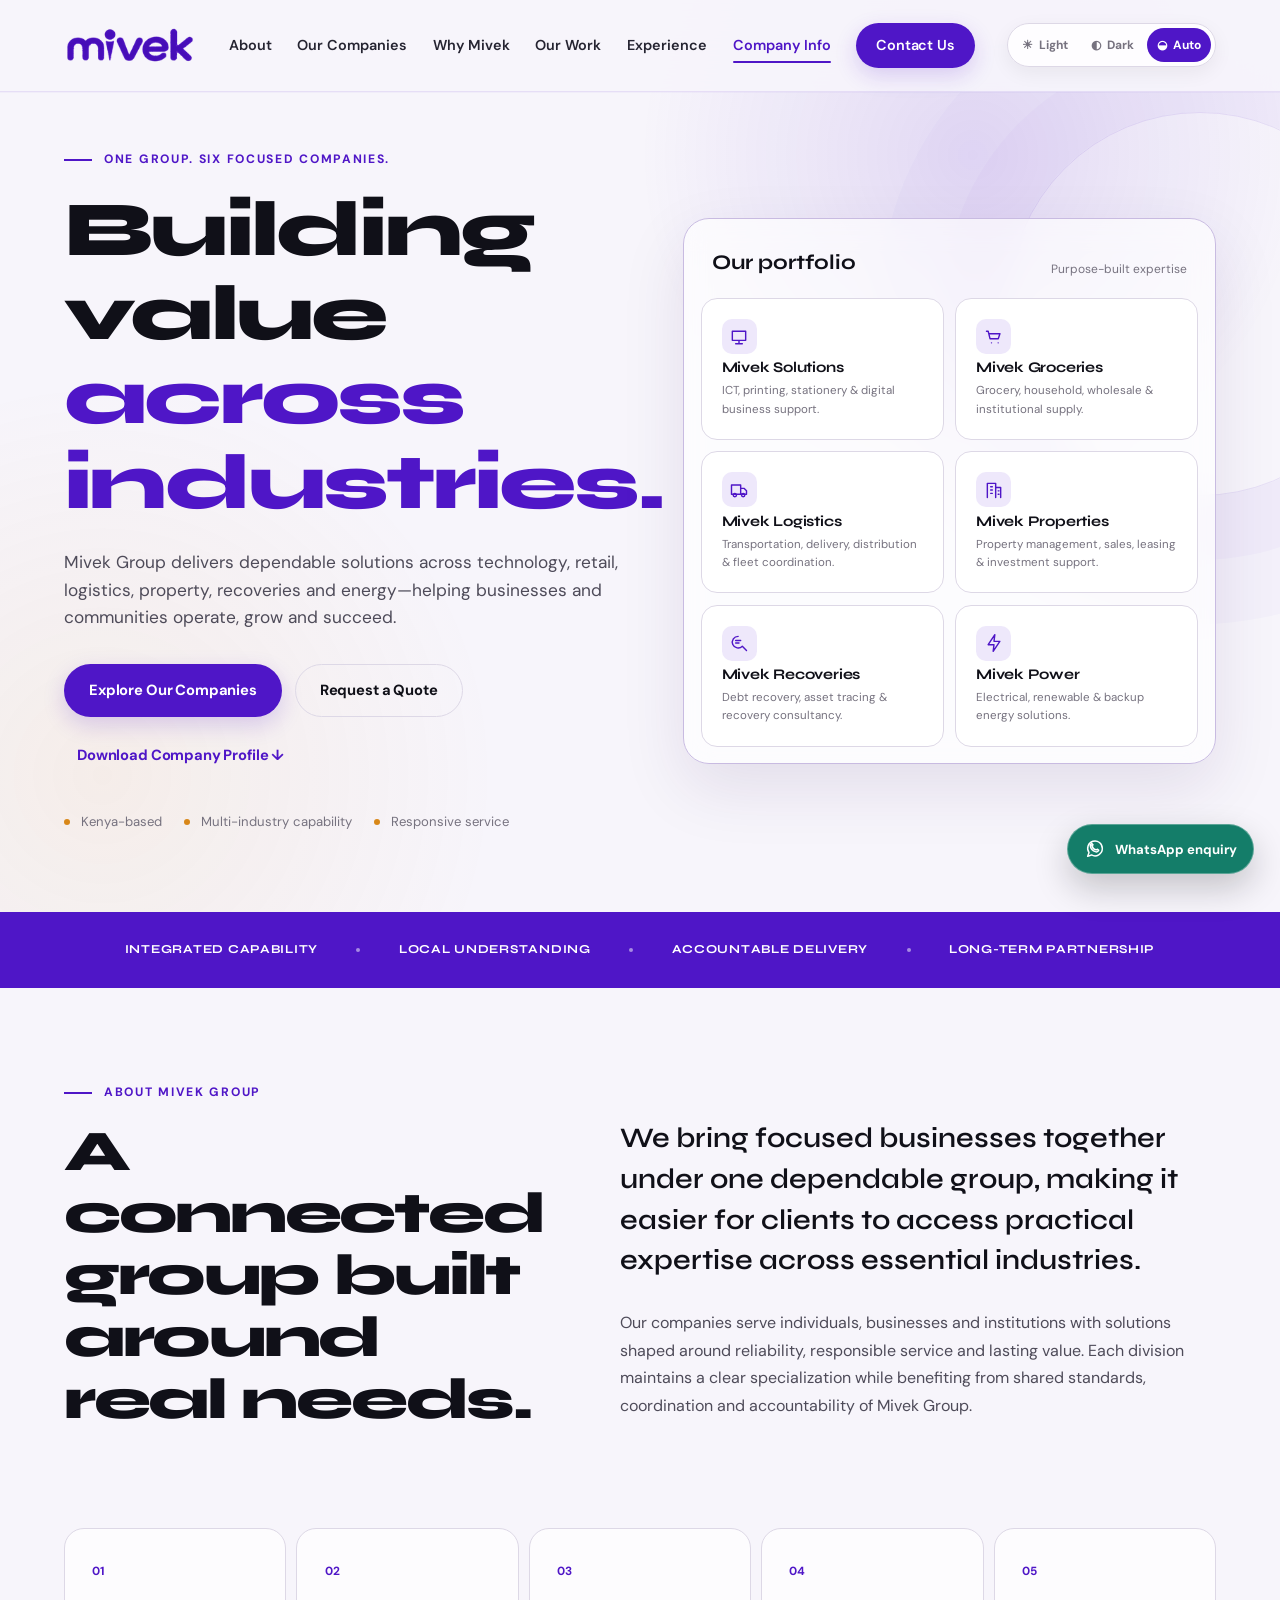
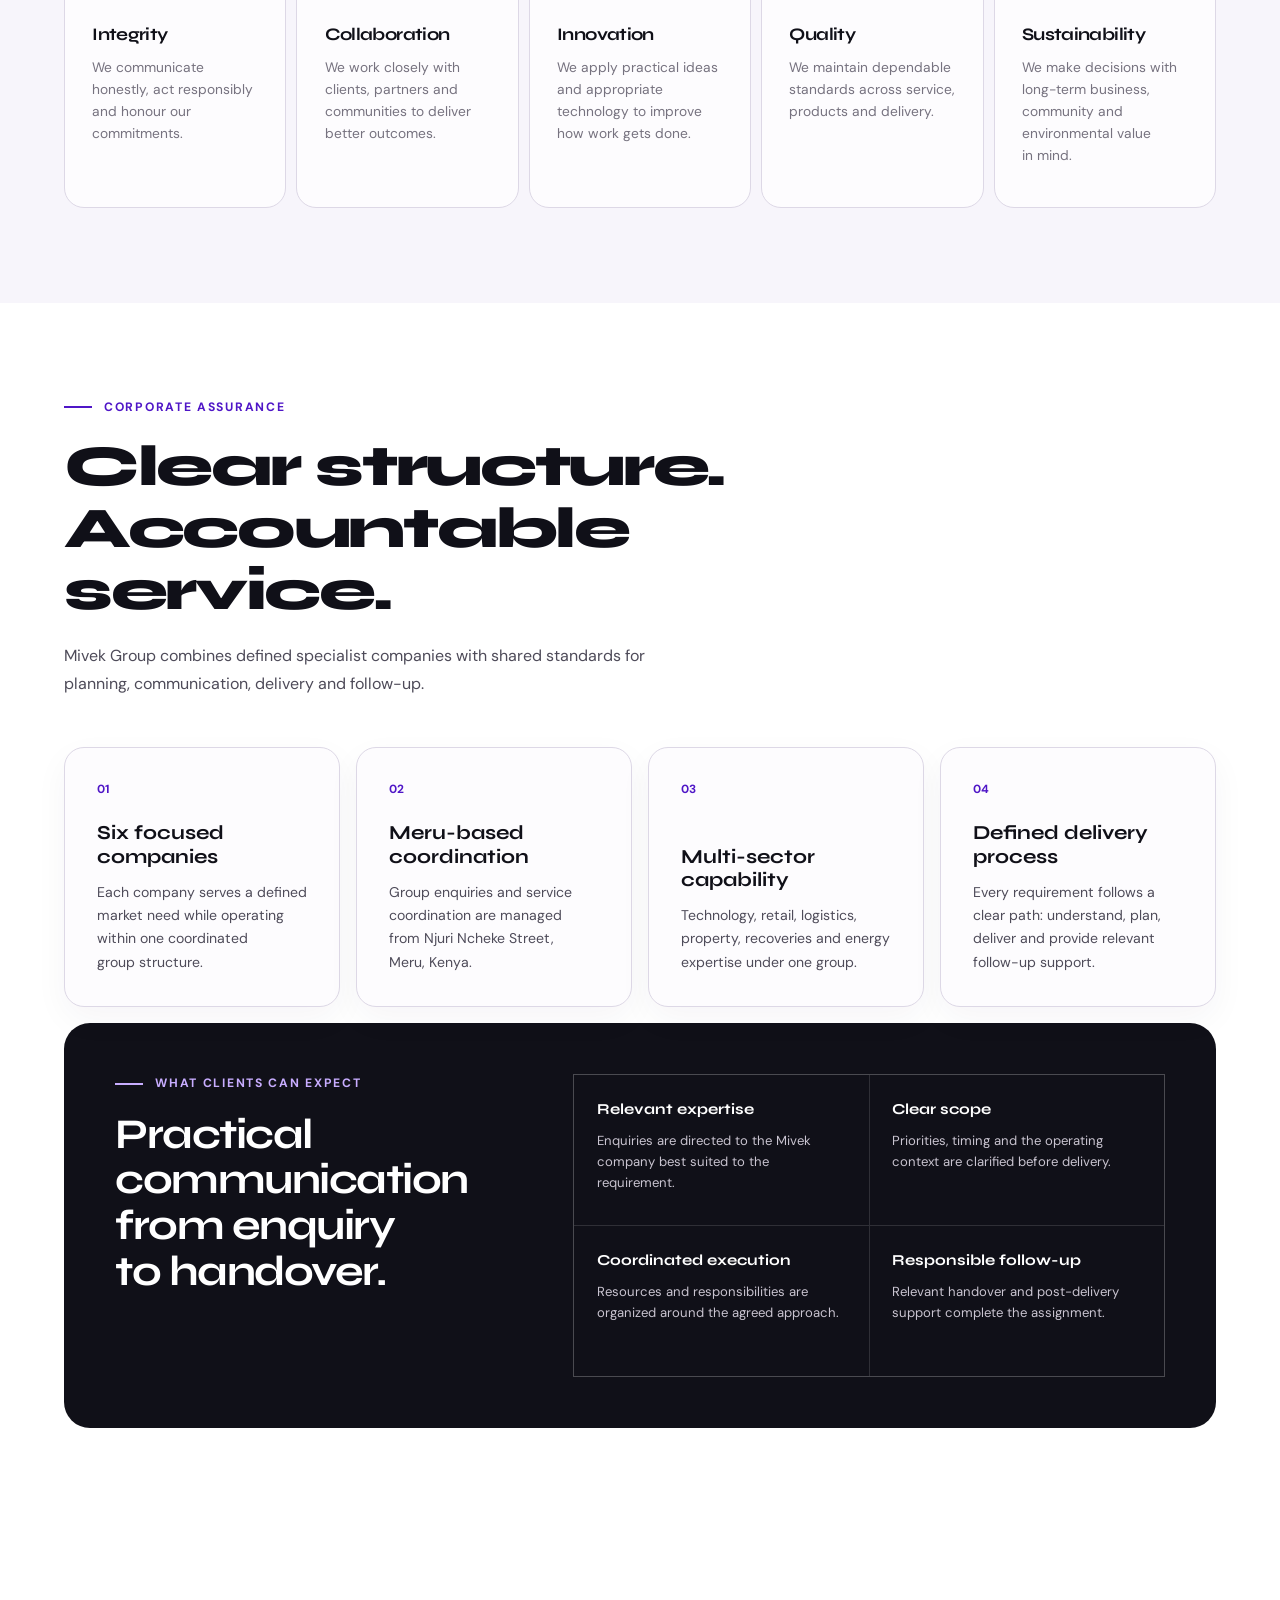
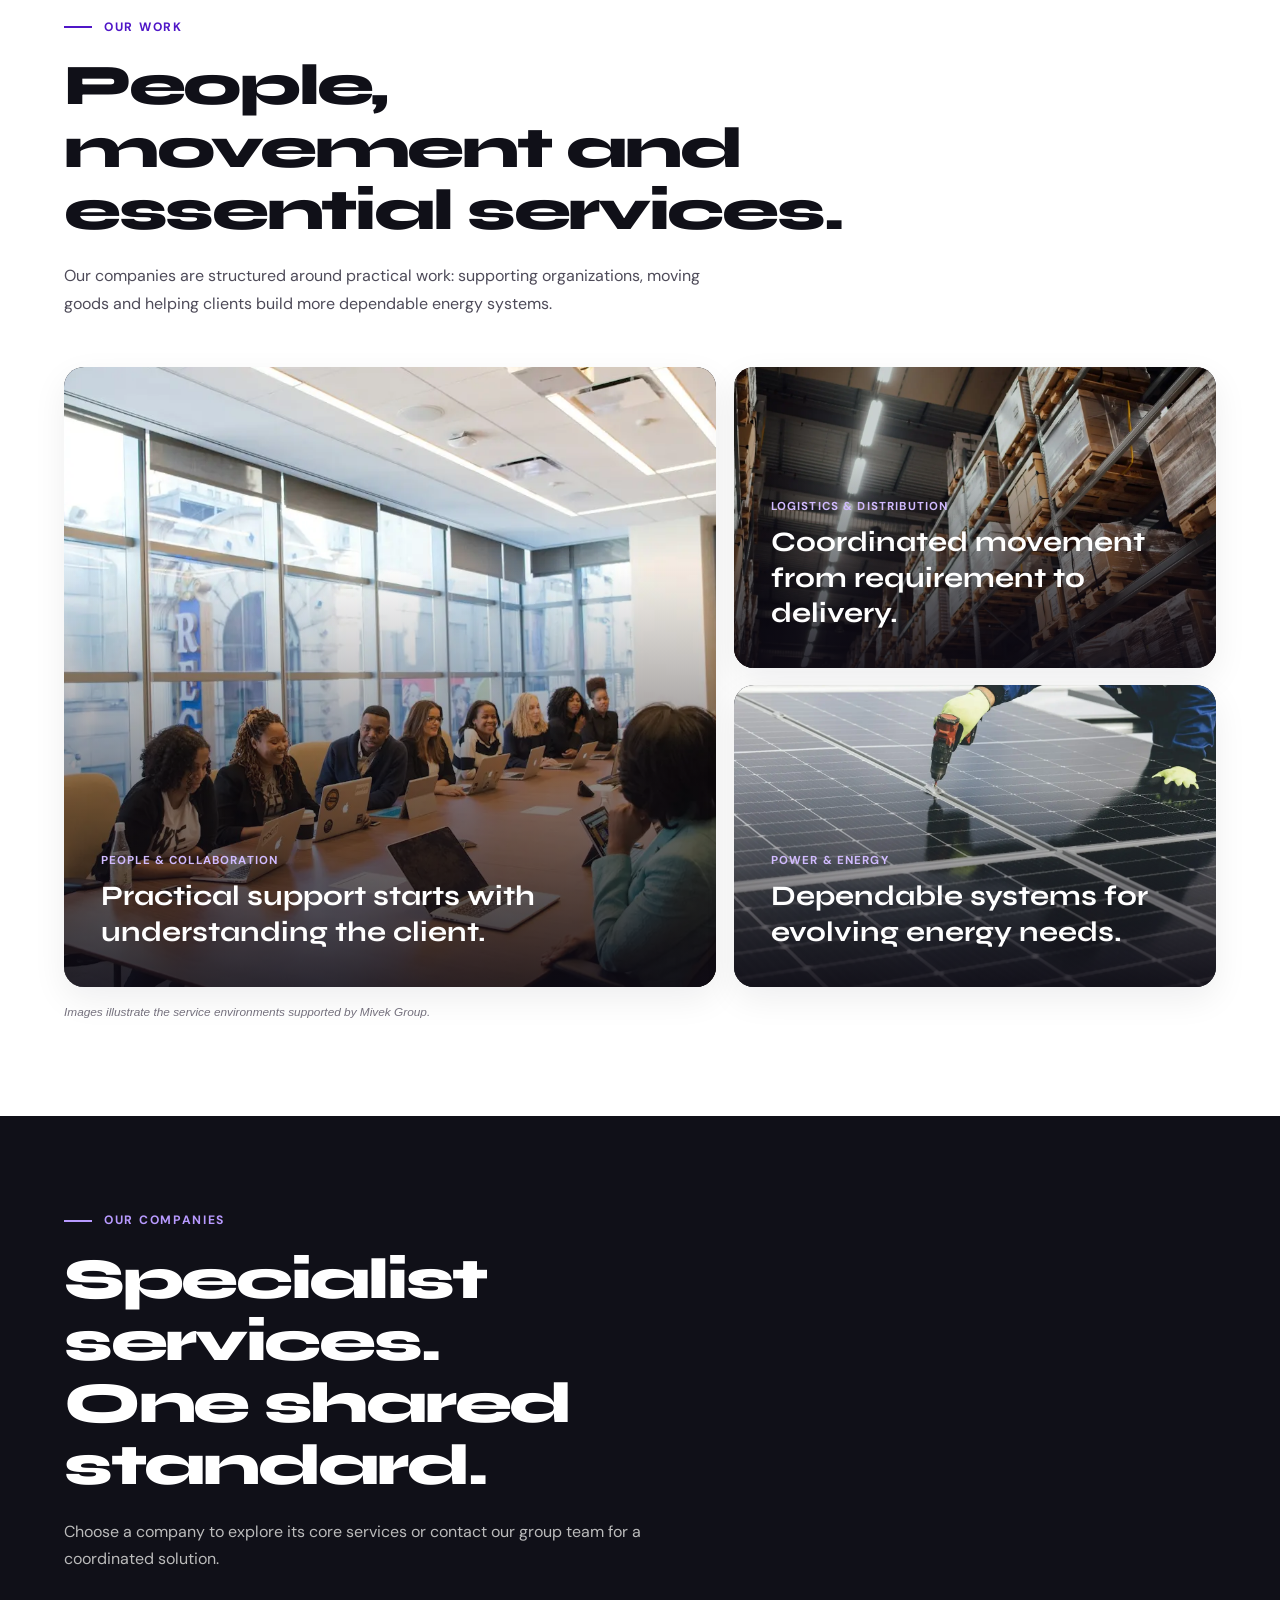
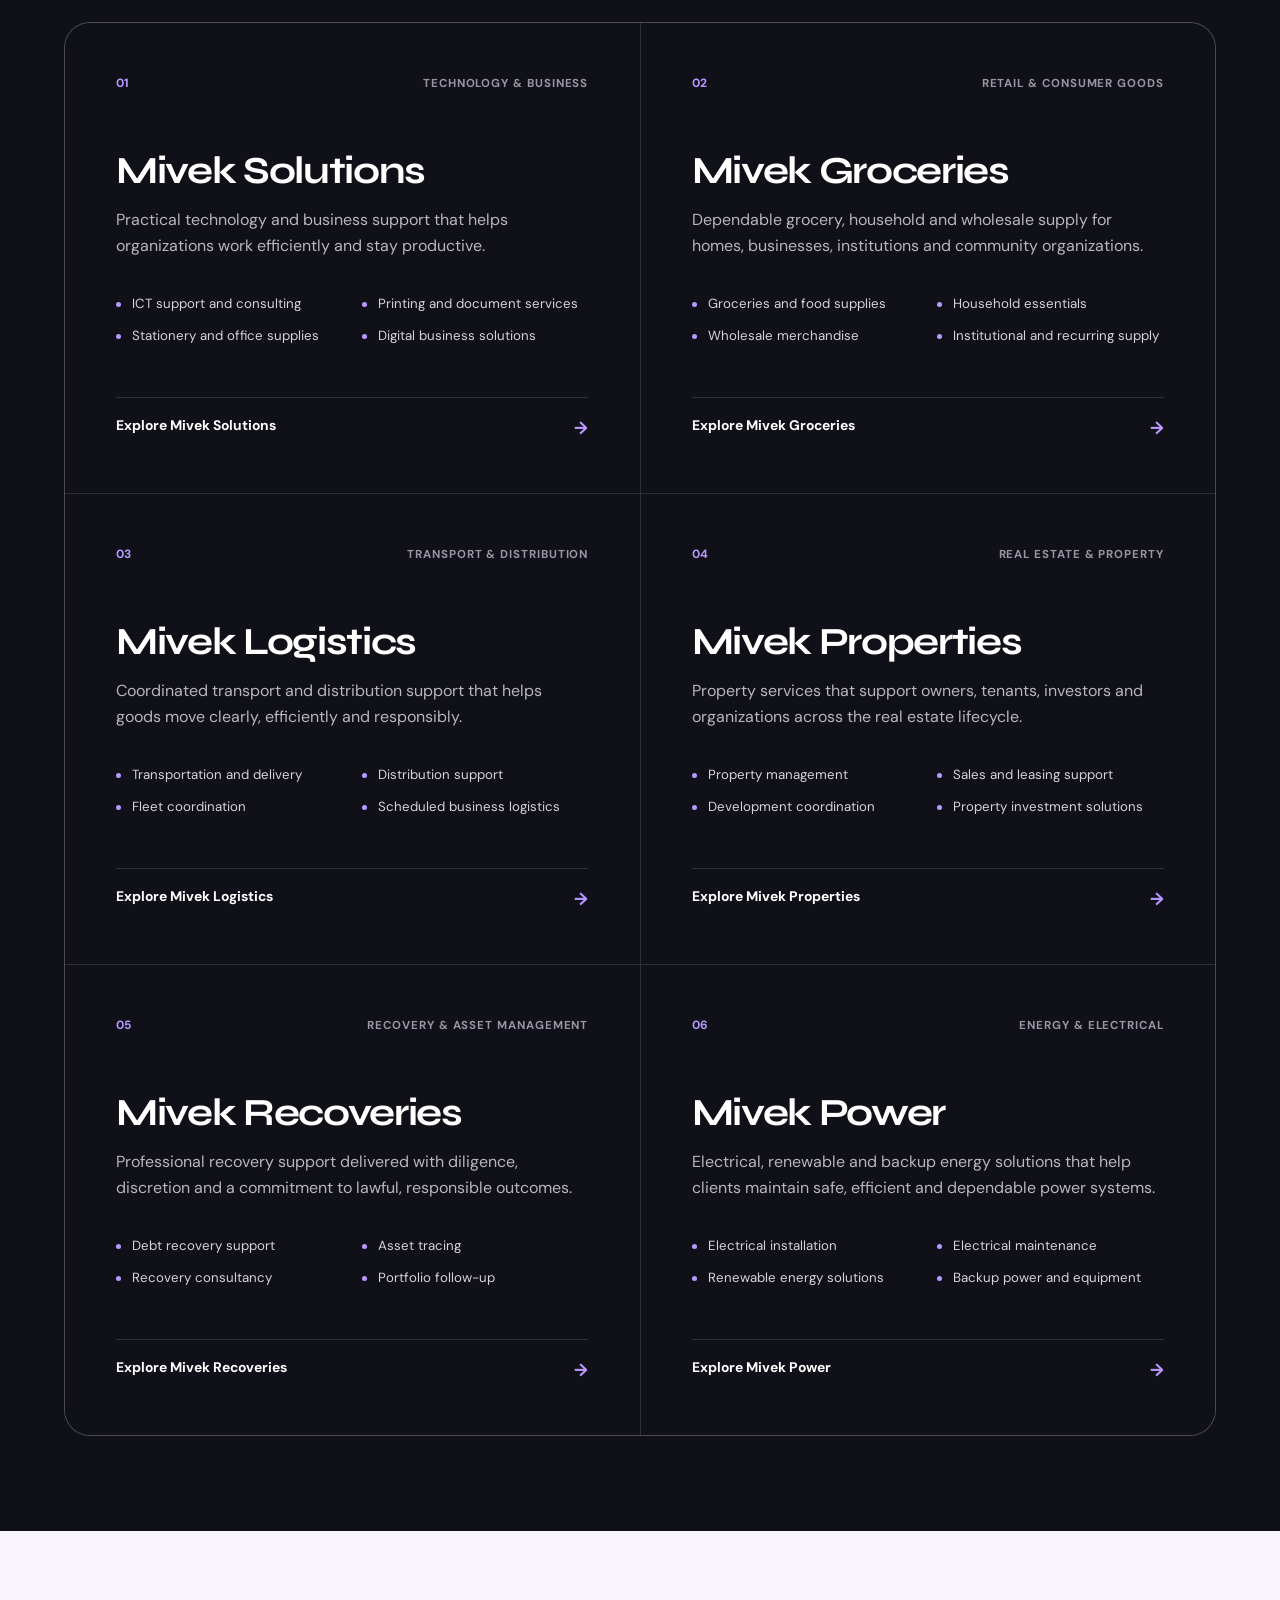
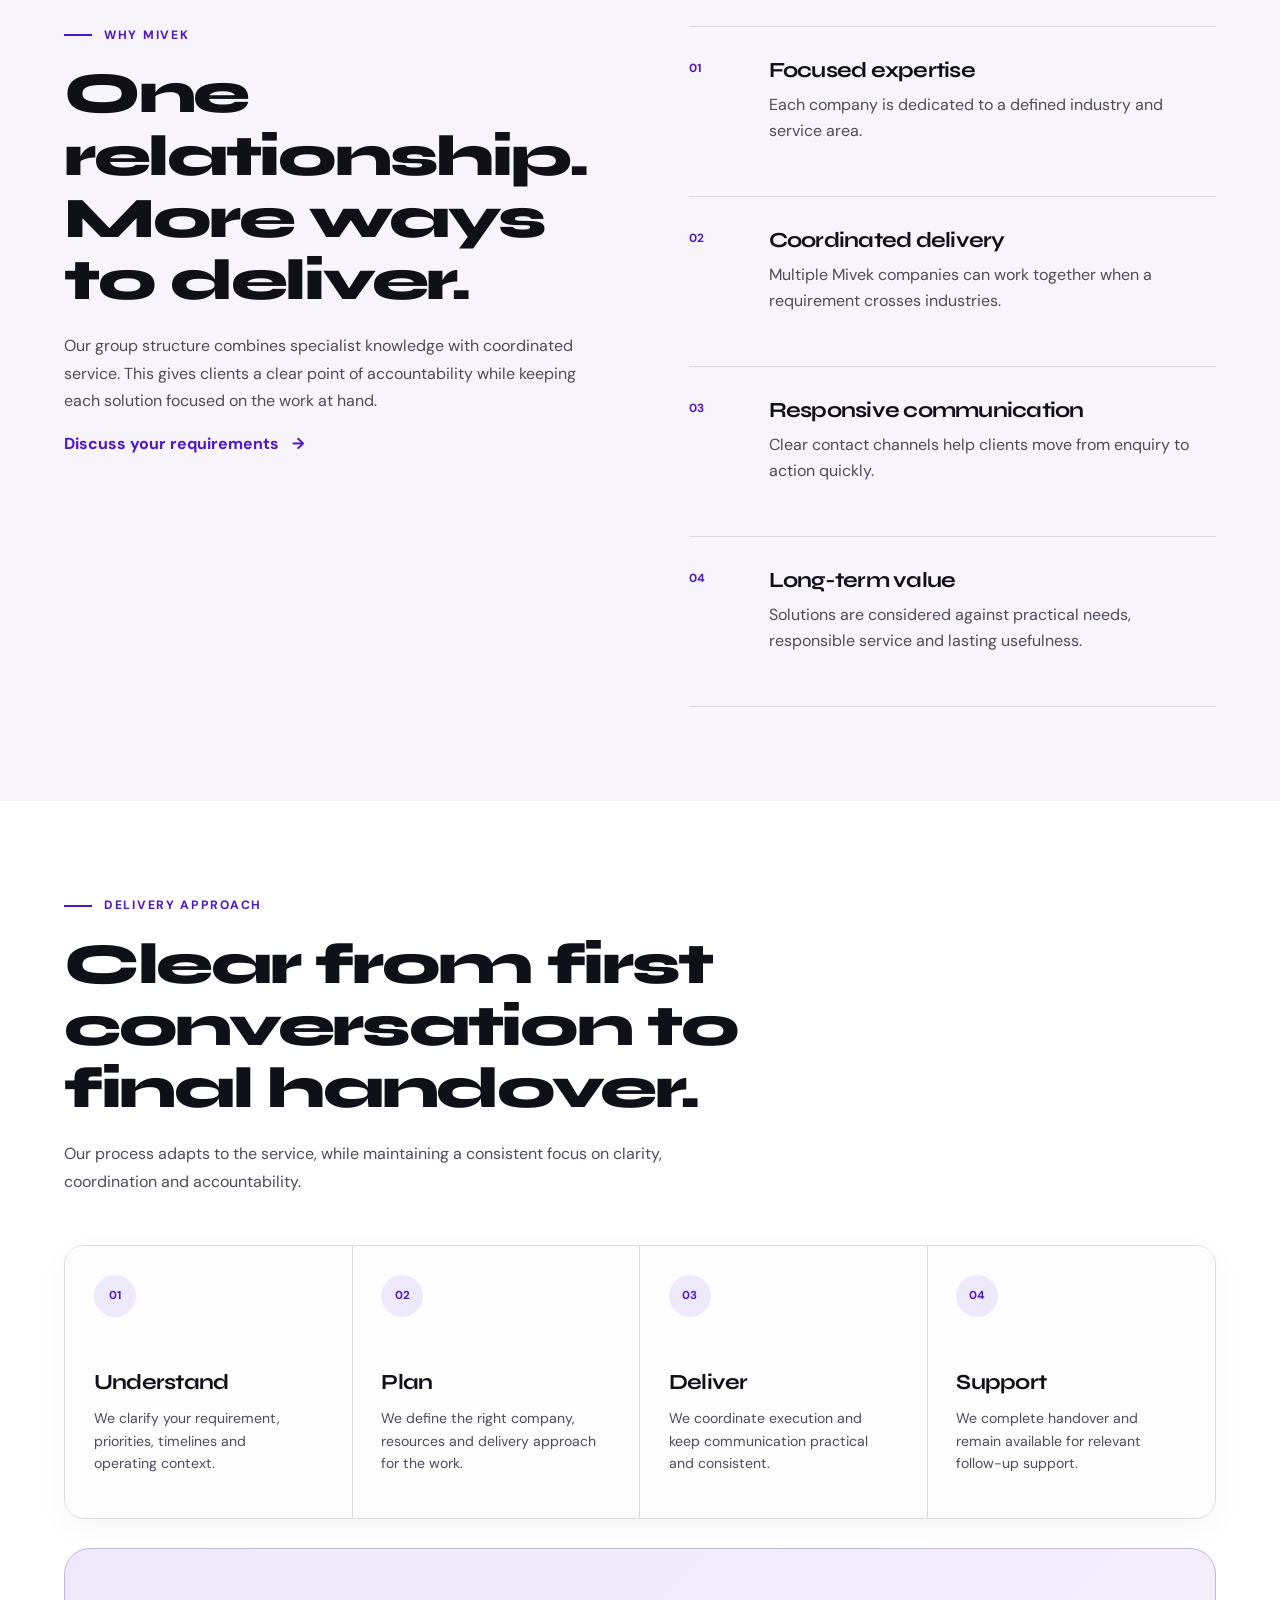
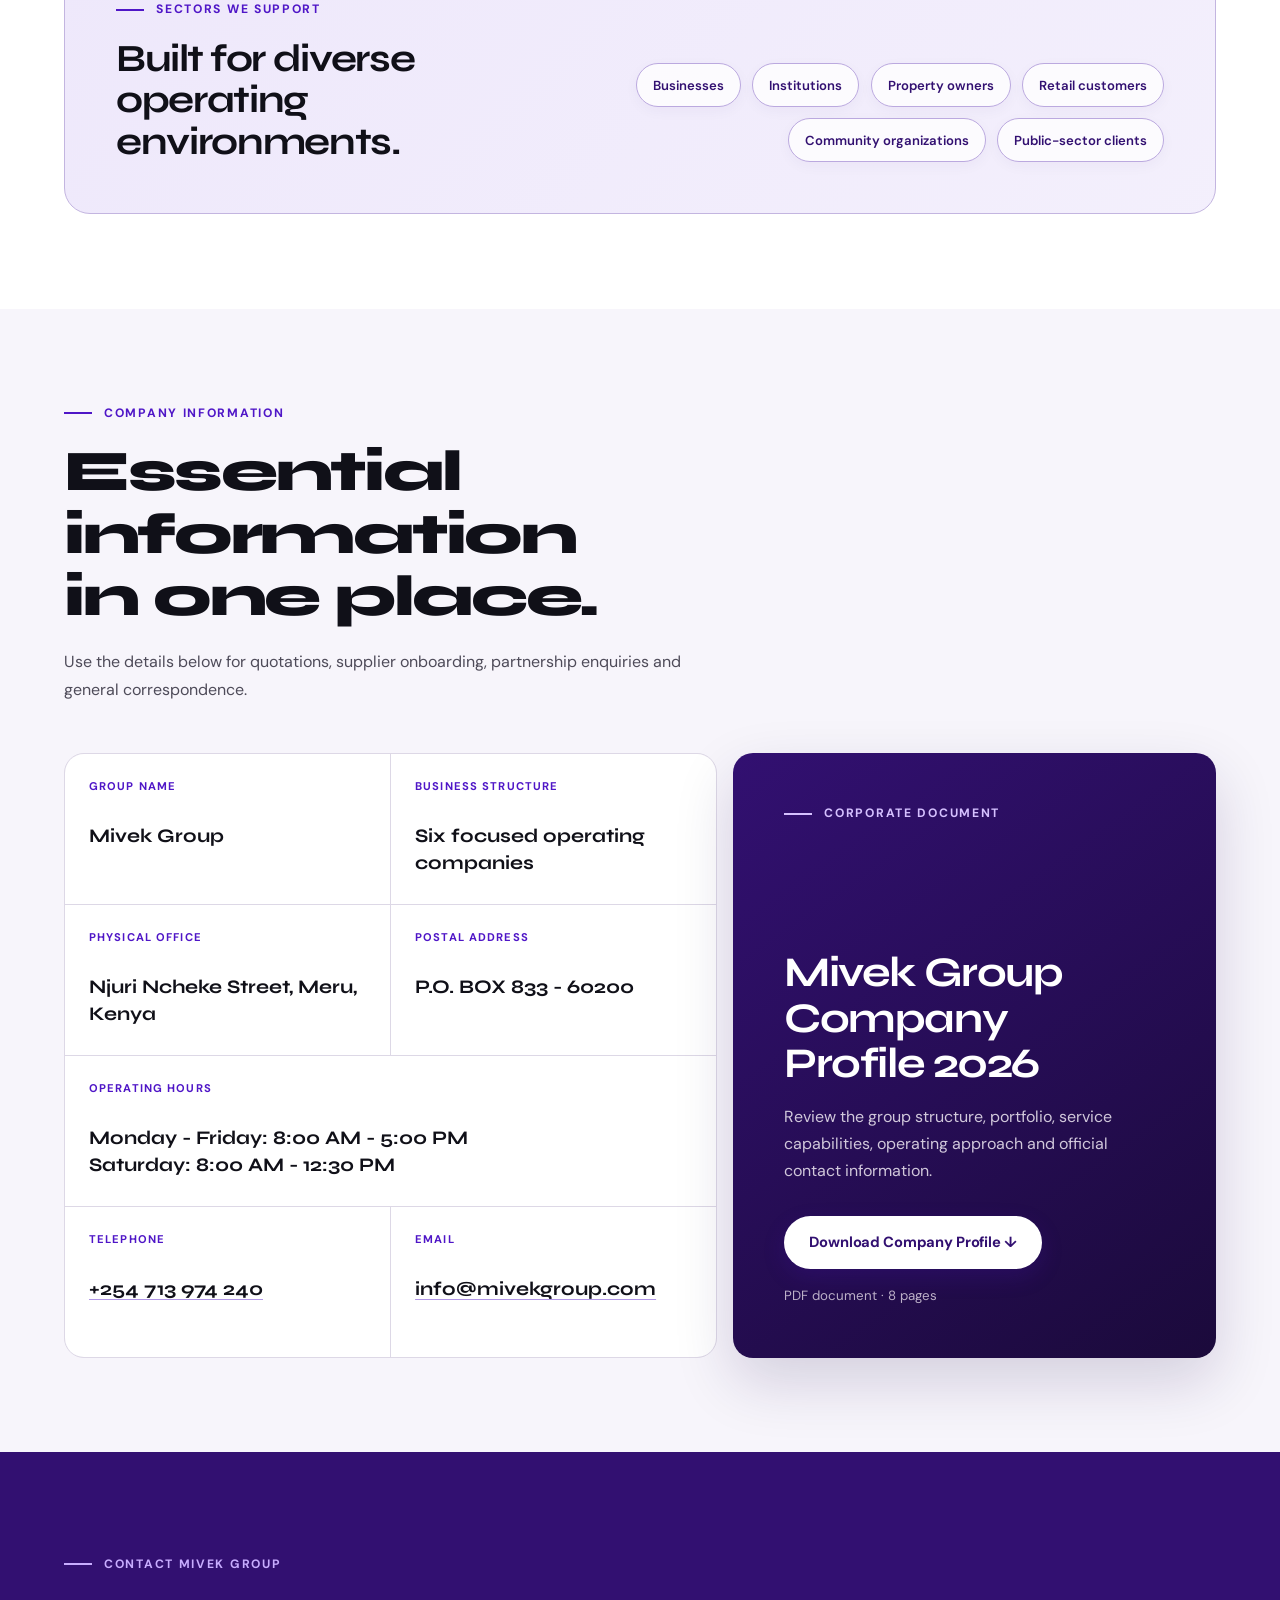
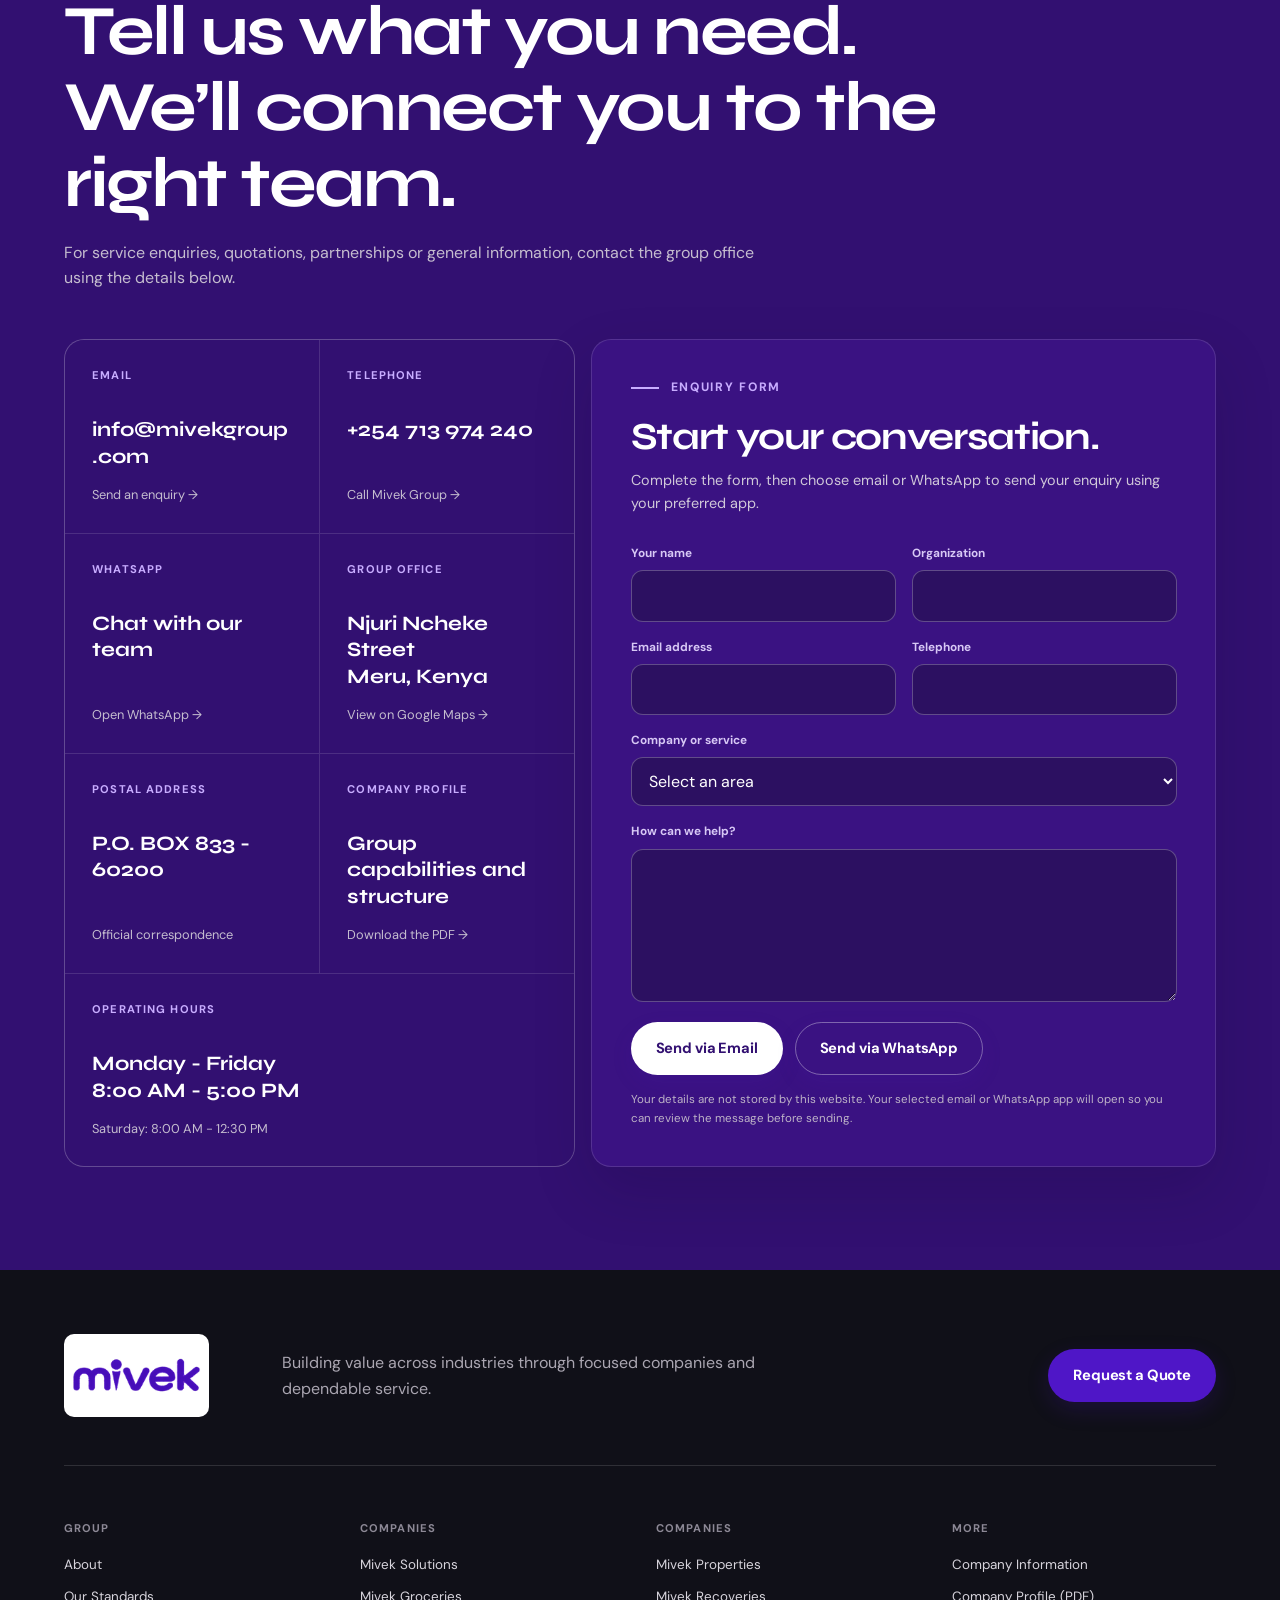
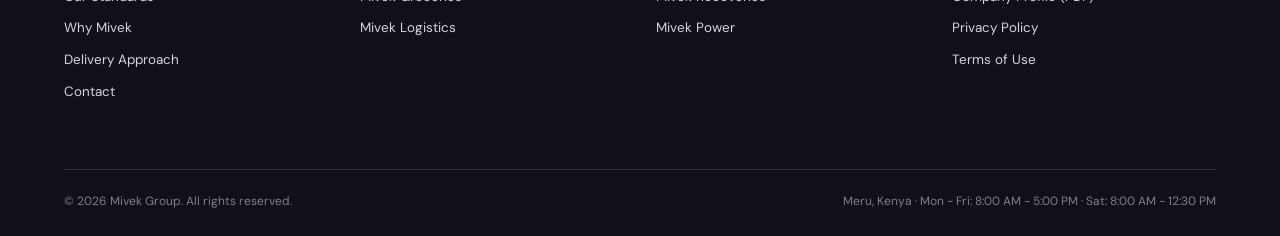
==== commit 43ee6ef4: "Add files via upload" ====
--- a/index.html
+++ b/index.html
@@ -31,7 +31,7 @@
   <script type="application/ld+json">
   {
     "@context": "https://schema.org",
-    "@type": "Organization",
+    "@type": ["Organization", "LocalBusiness"],
     "name": "Mivek Group",
     "url": "https://mivekgroup.github.io/",
     "logo": "https://mivekgroup.github.io/favicon-mivek-512x512.png",
@@ -52,8 +52,23 @@
       "@type": "PostalAddress",
       "streetAddress": "Njuri Ncheke Street",
       "addressLocality": "Meru",
+      "postOfficeBoxNumber": "P.O. BOX 833 - 60200",
       "addressCountry": "KE"
     },
+    "openingHoursSpecification": [
+      {
+        "@type": "OpeningHoursSpecification",
+        "dayOfWeek": ["Monday", "Tuesday", "Wednesday", "Thursday", "Friday"],
+        "opens": "08:00",
+        "closes": "17:00"
+      },
+      {
+        "@type": "OpeningHoursSpecification",
+        "dayOfWeek": "Saturday",
+        "opens": "08:00",
+        "closes": "12:30"
+      }
+    ],
     "subOrganization": [
       {"@type": "Organization", "name": "Mivek Solutions", "url": "https://mivekgroup.github.io/mivek-solutions.html"},
       {"@type": "Organization", "name": "Mivek Groceries", "url": "https://mivekgroup.github.io/mivek-groceries.html"},
@@ -64,13 +79,22 @@
     ]
   }
   </script>
+  <script>
+    (function () {
+      var saved = localStorage.getItem('mivek-theme') || 'auto';
+      var dark = window.matchMedia && window.matchMedia('(prefers-color-scheme: dark)').matches;
+      document.documentElement.dataset.themeChoice = saved;
+      document.documentElement.dataset.theme = saved === 'auto' ? (dark ? 'dark' : 'light') : saved;
+    }());
+  </script>
+  <script src="theme.js" defer></script>
 </head>
 <body>
   <a class="skip-link" href="#main-content">Skip to main content</a>
 
   <header class="site-header">
     <a class="brand" href="#top" aria-label="Mivek Group home">
-      <img src="favicon%20187*100.png" alt="Mivek Group">
+      <img src="favicon%20187*100.png" width="187" height="100" decoding="async" alt="Mivek Group">
     </a>
 
     <nav class="desktop-nav" aria-label="Primary navigation">
@@ -79,11 +103,15 @@
       <a href="#why-mivek">Why Mivek</a>
       <a href="#work">Our Work</a>
       <a href="#experience">Experience</a>
-      <a href="#careers">Careers</a>
+      <a href="#company-information">Company Info</a>
       <a class="nav-button" href="#contact">Contact Us</a>
     </nav>
 
-    <details class="mobile-nav">
+    <div class="theme-switcher" role="group" aria-label="Appearance">
+      <button type="button" class="theme-option" data-theme-option="light" aria-label="Use light mode" title="Light mode"><span aria-hidden="true">☀</span><span class="theme-label">Light</span></button>
+      <button type="button" class="theme-option" data-theme-option="dark" aria-label="Use dark mode" title="Dark mode"><span aria-hidden="true">◐</span><span class="theme-label">Dark</span></button>
+      <button type="button" class="theme-option" data-theme-option="auto" aria-label="Use device theme" title="Auto mode"><span aria-hidden="true">◒</span><span class="theme-label">Auto</span></button>
+    </div><details class="mobile-nav">
       <summary aria-label="Open navigation menu">
         <span></span><span></span><span></span>
       </summary>
@@ -93,8 +121,8 @@
         <a href="#why-mivek">Why Mivek</a>
         <a href="#work">Our Work</a>
         <a href="#experience">Experience</a>
-        <a href="#careers">Careers</a>
-        <a href="#news">News</a>
+        <a href="#standards">Our Standards</a>
+        <a href="#company-information">Company Information</a>
         <a class="nav-button" href="#contact">Contact Us</a>
       </nav>
     </details>
@@ -134,7 +162,7 @@
           </a>
           <a href="mivek-logistics.html" class="portfolio-card">
             <span class="portfolio-icon" aria-hidden="true"><svg viewBox="0 0 24 24"><path d="M3 6h11v11H3zM14 10h4l3 3v4h-7zM7 20a2 2 0 1 0 0-4 2 2 0 0 0 0 4ZM17 20a2 2 0 1 0 0-4 2 2 0 0 0 0 4Z"/></svg></span>
-            <strong>Mivek Logistics</strong><small>Transportation, delivery, distribution &amp; and fleet coordination.</small>
+            <strong>Mivek Logistics</strong><small>Transportation, delivery, distribution &amp; fleet coordination.</small>
           </a>
           <a href="mivek-properties.html" class="portfolio-card">
             <span class="portfolio-icon" aria-hidden="true"><svg viewBox="0 0 24 24"><path d="M4 21V4h10v17M14 9h6v12M8 8h2M8 12h2M8 16h2M17 13h1M17 17h1"/></svg></span>
@@ -174,6 +202,32 @@
         <article><span>03</span><h3>Innovation</h3><p>We apply practical ideas and appropriate technology to improve how work gets done.</p></article>
         <article><span>04</span><h3>Quality</h3><p>We maintain dependable standards across service, products and delivery.</p></article>
         <article><span>05</span><h3>Sustainability</h3><p>We make decisions with long-term business, community and environmental value in mind.</p></article>
+      </div>
+    </section>
+
+    <section class="section credibility" id="standards">
+      <div class="section-intro credibility-intro">
+        <p class="eyebrow"><span></span> Corporate Assurance</p>
+        <h2>Clear structure. Accountable service.</h2>
+        <p>Mivek Group combines defined specialist companies with shared standards for planning, communication, delivery and follow-up.</p>
+      </div>
+      <div class="credibility-grid" aria-label="Mivek Group corporate facts">
+        <article><span>01</span><strong>Six focused companies</strong><p>Each company serves a defined market need while operating within one coordinated group structure.</p></article>
+        <article><span>02</span><strong>Meru-based coordination</strong><p>Group enquiries and service coordination are managed from Njuri Ncheke Street, Meru, Kenya.</p></article>
+        <article><span>03</span><strong>Multi-sector capability</strong><p>Technology, retail, logistics, property, recoveries and energy expertise under one group.</p></article>
+        <article><span>04</span><strong>Defined delivery process</strong><p>Every requirement follows a clear path: understand, plan, deliver and provide relevant follow-up support.</p></article>
+      </div>
+      <div class="credibility-commitment">
+        <div>
+          <p class="eyebrow"><span></span> What Clients Can Expect</p>
+          <h3>Practical communication from enquiry to handover.</h3>
+        </div>
+        <ul>
+          <li><strong>Relevant expertise</strong><span>Enquiries are directed to the Mivek company best suited to the requirement.</span></li>
+          <li><strong>Clear scope</strong><span>Priorities, timing and the operating context are clarified before delivery.</span></li>
+          <li><strong>Coordinated execution</strong><span>Resources and responsibilities are organized around the agreed approach.</span></li>
+          <li><strong>Responsible follow-up</strong><span>Relevant handover and post-delivery support complete the assignment.</span></li>
+        </ul>
       </div>
     </section>
 
@@ -197,7 +251,7 @@
           <figcaption><span>Power &amp; energy</span><strong>Dependable systems for evolving energy needs.</strong></figcaption>
         </figure>
       </div>
-      <p class="photo-note">Representative service photography. Images by <a href="https://unsplash.com/@mivekgroup" rel="noopener noreferrer" target="_blank">photograpghy@mivekgroup.com</a>, <a href="https://unsplash.com/@mivekgroup" rel="noopener noreferrer" target="_blank">Mivek Group</a> on Unsplash.</p>
+      <p class="photo-note">Images illustrate the service environments supported by Mivek Group.</p>
     </section>
 
     <section class="section companies" id="companies">
@@ -243,7 +297,7 @@
           <ul><li>Debt recovery support</li><li>Asset tracing</li><li>Recovery consultancy</li><li>Portfolio follow-up</li></ul>
           <a href="mivek-recoveries.html">Explore Mivek Recoveries <span>→</span></a>
         </article>
-        <article class="company-card company-card-accent" id="company-power">
+        <article class="company-card" id="company-power">
           <div class="company-card-top"><span>06</span><p>Energy &amp; Electrical</p></div>
           <h3>Mivek Power</h3>
           <p>Electrical, renewable and backup energy solutions that help clients maintain safe, efficient and dependable power systems.</p>
@@ -286,19 +340,30 @@
       </div>
     </section>
 
-    <section class="section opportunities">
-      <article id="careers">
-        <p class="eyebrow"><span></span> Careers</p>
-        <h2>Build useful work with us.</h2>
-        <p>We welcome interest from people who value integrity, collaboration, quality and practical problem-solving across our industries.</p>
-        <a class="button button-secondary" href="mailto:info@mivekgroup.com?subject=Career%20Interest%20at%20Mivek%20Group">Submit your interest</a>
-      </article>
-      <article id="news">
-        <p class="eyebrow"><span></span> News &amp; Updates</p>
-        <h2>Follow what we are building.</h2>
-        <p>Company announcements, service updates and selected Mivek Group developments will be published here.</p>
-        <a class="button button-secondary" href="mailto:info@mivekgroup.com?subject=Mivek%20Group%20Updates">Request company updates</a>
-      </article>
+    <section class="section corporate-information" id="company-information">
+      <div class="section-intro">
+        <p class="eyebrow"><span></span> Company Information</p>
+        <h2>Essential information in one place.</h2>
+        <p>Use the details below for quotations, supplier onboarding, partnership enquiries and general correspondence.</p>
+      </div>
+      <div class="corporate-information-layout">
+        <dl class="corporate-details">
+          <div><dt>Group name</dt><dd>Mivek Group</dd></div>
+          <div><dt>Business structure</dt><dd>Six focused operating companies</dd></div>
+          <div><dt>Physical office</dt><dd>Njuri Ncheke Street, Meru, Kenya</dd></div>
+          <div><dt>Postal address</dt><dd>P.O. BOX 833 - 60200</dd></div>
+          <div class="corporate-hours"><dt>Operating hours</dt><dd>Monday - Friday: 8:00 AM - 5:00 PM<br>Saturday: 8:00 AM - 12:30 PM</dd></div>
+          <div><dt>Telephone</dt><dd><a href="tel:+254713974240">+254 713 974 240</a></dd></div>
+          <div><dt>Email</dt><dd><a href="mailto:info@mivekgroup.com">info@mivekgroup.com</a></dd></div>
+        </dl>
+        <article class="profile-card">
+          <p class="eyebrow"><span></span> Corporate Document</p>
+          <h3>Mivek Group Company Profile 2026</h3>
+          <p>Review the group structure, portfolio, service capabilities, operating approach and official contact information.</p>
+          <a class="button button-primary" href="Mivek-Group-Company-Profile.pdf" download>Download Company Profile ↓</a>
+          <small>PDF document · 8 pages</small>
+        </article>
+      </div>
     </section>
 
     <section class="contact" id="contact">
@@ -313,6 +378,9 @@
           <a href="tel:+254713974240"><span>Telephone</span><strong>+254 713 974 240</strong><em>Call Mivek Group →</em></a>
           <a href="https://wa.me/254713974240?text=Hello%20Mivek%20Group%2C%20I%27d%20like%20to%20make%20an%20enquiry." rel="noopener noreferrer" target="_blank"><span>WhatsApp</span><strong>Chat with our team</strong><em>Open WhatsApp →</em></a>
           <a href="https://www.google.com/maps/search/?api=1&amp;query=Mivek Group+Njuri+Ncheke+Street+Meru+Kenya" rel="noopener noreferrer" target="_blank"><span>Group Office</span><strong>Njuri Ncheke Street<br>Meru, Kenya</strong><em>View on Google Maps →</em></a>
+          <address><span>Postal Address</span><strong>P.O. BOX 833 - 60200</strong><em>Official correspondence</em></address>
+          <a href="Mivek-Group-Company-Profile.pdf" download><span>Company Profile</span><strong>Group capabilities and structure</strong><em>Download the PDF →</em></a>
+          <address class="contact-hours"><span>Operating Hours</span><strong>Monday - Friday<br>8:00 AM - 5:00 PM</strong><em>Saturday: 8:00 AM - 12:30 PM</em></address>
         </div>
 
         <form class="enquiry-form" id="enquiry-form" aria-describedby="form-note">
@@ -357,17 +425,17 @@
 
   <footer class="site-footer">
     <div class="footer-top">
-      <a class="brand footer-brand" href="#top" aria-label="Mivek Group home"><img src="favicon%20187*100.png" alt="Mivek Group"></a>
+      <a class="brand footer-brand" href="#top" aria-label="Mivek Group home"><img src="favicon%20187*100.png" width="187" height="100" decoding="async" alt="Mivek Group"></a>
       <p>Building value across industries through focused companies and dependable service.</p>
       <a class="button button-primary" href="#contact">Request a Quote</a>
     </div>
     <div class="footer-columns">
-      <div><h2>Group</h2><a href="#about">About</a><a href="#why-mivek">Why Mivek</a><a href="#experience">Delivery Approach</a><a href="#contact">Contact</a></div>
+      <div><h2>Group</h2><a href="#about">About</a><a href="#standards">Our Standards</a><a href="#why-mivek">Why Mivek</a><a href="#experience">Delivery Approach</a><a href="#contact">Contact</a></div>
       <div><h2>Companies</h2><a href="#company-solutions">Mivek Solutions</a><a href="#company-groceries">Mivek Groceries</a><a href="#company-logistics">Mivek Logistics</a></div>
       <div><h2>Companies</h2><a href="#company-properties">Mivek Properties</a><a href="#company-recoveries">Mivek Recoveries</a><a href="#company-power">Mivek Power</a></div>
-      <div><h2>More</h2><a href="Mivek-Group-Company-Profile.pdf" download>Company Profile (PDF)</a><a href="#careers">Careers</a><a href="#news">News &amp; Updates</a><a href="privacy-policy.html">Privacy Policy</a><a href="terms-of-use.html">Terms of Use</a></div>
+      <div><h2>More</h2><a href="#company-information">Company Information</a><a href="Mivek-Group-Company-Profile.pdf" download>Company Profile (PDF)</a><a href="privacy-policy.html">Privacy Policy</a><a href="terms-of-use.html">Terms of Use</a></div>
     </div>
-    <div class="footer-bottom"><p>© 2026 Mivek Group. All rights reserved.</p><p>Meru, Kenya</p></div>
+    <div class="footer-bottom"><p>© 2026 Mivek Group. All rights reserved.</p><p>Meru, Kenya · Mon - Fri: 8:00 AM - 5:00 PM · Sat: 8:00 AM - 12:30 PM</p></div>
   </footer>
   <script>
     (() => {
--- a/style.css
+++ b/style.css
@@ -341,3 +341,1192 @@
 @media (prefers-reduced-motion: reduce) {
   *, *::before, *::after { scroll-behavior: auto !important; transition-duration: .01ms !important; animation-duration: .01ms !important; animation-iteration-count: 1 !important; }
 }
+
+/* Appearance control: Light / Dark / Auto */
+html { color-scheme: light; }
+html[data-theme="dark"] { color-scheme: dark; }
+body { transition: background-color .22s ease, color .22s ease; }
+
+.theme-switcher {
+  flex: 0 0 auto;
+  display: inline-flex;
+  align-items: center;
+  gap: 3px;
+  padding: 4px;
+  border: 1px solid var(--line);
+  border-radius: 999px;
+  background: color-mix(in srgb, var(--surface) 82%, transparent);
+  box-shadow: 0 6px 20px rgba(16,16,24,.06);
+}
+.theme-option {
+  min-height: 34px;
+  padding: .45rem .62rem;
+  display: inline-flex;
+  align-items: center;
+  gap: .38rem;
+  border: 0;
+  border-radius: 999px;
+  background: transparent;
+  color: var(--muted);
+  font-size: .75rem;
+  font-weight: 700;
+  line-height: 1;
+  cursor: pointer;
+  transition: background-color .18s ease, color .18s ease, transform .18s ease;
+}
+.theme-option:hover { color: var(--ink); transform: translateY(-1px); }
+.theme-option.active { background: var(--purple); color: white; }
+.theme-option:focus-visible { outline-offset: 2px; }
+
+html[data-theme="dark"] {
+  --ink: #f5f2fb;
+  --ink-soft: #e1dcea;
+  --paper: #0f0d14;
+  --surface: #17141e;
+  --purple: #a77aff;
+  --purple-dark: #261052;
+  --purple-soft: #241a36;
+  --orange: #e8a94f;
+  --text: #c8c1d0;
+  --muted: #aaa2b3;
+  --line: #373141;
+  --white-line: rgba(255,255,255,.14);
+  --shadow: 0 24px 70px rgba(0,0,0,.34);
+}
+html[data-theme="dark"] .site-header {
+  background: rgba(15,13,20,.9);
+  border-bottom-color: rgba(167,122,255,.18);
+}
+html[data-theme="dark"] .portfolio-panel { background: rgba(23,20,30,.76); border-color: rgba(167,122,255,.2); }
+html[data-theme="dark"] .portfolio-card,
+html[data-theme="dark"] .division-services,
+html[data-theme="dark"] .work-stories,
+html[data-theme="dark"] .experience,
+html[data-theme="dark"] .legal-content { background: var(--surface); }
+html[data-theme="dark"] .sectors-panel li { background: rgba(255,255,255,.06); }
+html[data-theme="dark"] .footer-brand { background: white; }
+html[data-theme="dark"] .mobile-nav nav { background: var(--paper); box-shadow: 0 20px 30px rgba(0,0,0,.35); }
+html[data-theme="dark"] .mobile-nav summary span { background: var(--ink); }
+html[data-theme="dark"] .division-hero {
+  background: radial-gradient(circle at 78% 18%, rgba(167,122,255,.16), transparent 30%), var(--paper);
+}
+html[data-theme="dark"] .hero {
+  background: radial-gradient(circle at 76% 17%, rgba(167,122,255,.14), transparent 27%), radial-gradient(circle at 8% 85%, rgba(232,169,79,.07), transparent 28%), var(--paper);
+}
+
+@media (max-width: 1160px) {
+  .site-header { gap: 1rem; }
+  .desktop-nav { gap: clamp(.75rem, 1.3vw, 1.25rem); }
+  .theme-label { display: none; }
+  .theme-option { width: 34px; padding-inline: 0; justify-content: center; }
+}
+
+@media (max-width: 900px) {
+  .site-header { justify-content: flex-start; }
+  .brand { margin-right: auto; }
+  .theme-switcher { margin-left: auto; }
+  .mobile-nav { margin-left: .5rem; }
+  .theme-label { display: none; }
+}
+
+@media (max-width: 420px) {
+  .theme-switcher { gap: 1px; padding: 3px; }
+  .theme-option { width: 30px; min-height: 30px; font-size: .68rem; }
+  .mobile-nav { margin-left: .3rem; }
+}
+
+/* Dark-mode contrast fixes: keep dark surfaces dark while text becomes light */
+html[data-theme="dark"] {
+  --dark-surface: #100d16;
+  --dark-surface-2: #17131f;
+  --dark-surface-hover: #201a2a;
+  --on-dark: #f7f3fb;
+  --on-dark-muted: #c9c1d1;
+}
+
+html[data-theme="dark"] .skip-link,
+html[data-theme="dark"] .story-card,
+html[data-theme="dark"] .companies,
+html[data-theme="dark"] .company-card,
+html[data-theme="dark"] .site-footer {
+  background: var(--dark-surface);
+  color: var(--on-dark);
+}
+
+html[data-theme="dark"] .company-card:hover {
+  background: var(--dark-surface-hover);
+}
+
+html[data-theme="dark"] .companies .section-intro-light > p:last-child,
+html[data-theme="dark"] .company-card p,
+html[data-theme="dark"] .company-card li,
+html[data-theme="dark"] .footer-top p,
+html[data-theme="dark"] .footer-columns a,
+html[data-theme="dark"] .footer-bottom p {
+  color: var(--on-dark-muted);
+}
+
+html[data-theme="dark"] .company-card h2,
+html[data-theme="dark"] .company-card h3,
+html[data-theme="dark"] .company-card strong,
+html[data-theme="dark"] .companies h2,
+html[data-theme="dark"] .site-footer h2,
+html[data-theme="dark"] .site-footer strong {
+  color: var(--on-dark);
+}
+
+html[data-theme="dark"] .footer-columns h2 {
+  color: #b8afc2;
+}
+
+html[data-theme="dark"] .footer-columns a:hover {
+  color: #d4bfff;
+}
+
+html[data-theme="dark"] .legal-meta {
+  background: #2a1f3b;
+}
+
+html[data-theme="dark"] .legal-meta p,
+html[data-theme="dark"] .legal-content p,
+html[data-theme="dark"] .legal-content li,
+html[data-theme="dark"] .division-service-grid p,
+html[data-theme="dark"] .division-cta > p:not(.eyebrow),
+html[data-theme="dark"] .about-copy p,
+html[data-theme="dark"] .section-intro > p:last-child,
+html[data-theme="dark"] .hero-lead,
+html[data-theme="dark"] .division-hero > div > p:not(.eyebrow) {
+  color: var(--text);
+}
+
+html[data-theme="dark"] .division-cta {
+  background: #20172d;
+}
+
+html[data-theme="dark"] .button-secondary {
+  color: var(--ink);
+  border-color: #51485d;
+}
+
+html[data-theme="dark"] .button-secondary:hover {
+  color: #c6a7ff;
+  border-color: #a77aff;
+}
+
+html[data-theme="dark"] .theme-switcher {
+  background: rgba(23,20,30,.92);
+  border-color: #453c50;
+  box-shadow: 0 6px 20px rgba(0,0,0,.28);
+}
+
+html[data-theme="dark"] .theme-option {
+  color: #c7bfce;
+}
+
+html[data-theme="dark"] .theme-option:hover {
+  color: #ffffff;
+}
+
+html[data-theme="dark"] .theme-option.active {
+  background: #7445d8;
+  color: #ffffff;
+}
+
+/* Dark-mode visibility fix: Sectors We Support */
+html[data-theme="dark"] .sectors-panel {
+  background: #241a36;
+  border: 1px solid rgba(167,122,255,.22);
+}
+html[data-theme="dark"] .sectors-panel .eyebrow {
+  color: #c8adff;
+}
+html[data-theme="dark"] .sectors-panel h3 {
+  color: #f5f2fb;
+}
+html[data-theme="dark"] .sectors-panel li {
+  background: rgba(167,122,255,.12);
+  border-color: rgba(200,173,255,.34);
+  color: #f5f2fb;
+}
+
+/* ===== Mivek Group balanced refinement =====
+   Keeps the original visual language while improving polish, rhythm and contrast. */
+:root {
+  --content-max: 1480px;
+  --radius-sm: 12px;
+  --radius-md: 20px;
+  --radius-lg: 26px;
+  --shadow-soft: 0 14px 40px rgba(36, 20, 68, .07);
+  --shadow-hover: 0 20px 50px rgba(36, 20, 68, .11);
+}
+
+::selection { background: var(--purple); color: #fff; }
+
+/* Header: same structure, cleaner interaction */
+.site-header {
+  min-height: 82px;
+  padding-top: 10px;
+  padding-bottom: 10px;
+  box-shadow: 0 1px 0 rgba(79,22,199,.03);
+}
+.desktop-nav a:not(.nav-button) { position: relative; }
+.desktop-nav a:not(.nav-button)::after {
+  content: "";
+  position: absolute;
+  left: 0;
+  right: 100%;
+  bottom: -8px;
+  height: 2px;
+  border-radius: 999px;
+  background: var(--purple);
+  transition: right .2s ease;
+}
+.desktop-nav a:not(.nav-button):hover::after { right: 0; }
+.nav-button,
+.button { box-shadow: 0 8px 22px rgba(79,22,199,.10); }
+.button-secondary,
+.button-quiet { box-shadow: none; }
+
+/* Hero: preserve the layout, reduce visual heaviness */
+.hero {
+  min-height: 730px;
+  gap: clamp(2.5rem, 5vw, 6rem);
+}
+.hero h1 { font-size: clamp(3.2rem, 6.1vw, 6.35rem); }
+.hero-lead { max-width: 700px; }
+.portfolio-panel {
+  padding: 1.05rem;
+  border-radius: var(--radius-lg);
+  border-color: color-mix(in srgb, var(--purple) 15%, var(--line));
+  box-shadow: 0 24px 65px rgba(46,22,93,.10);
+}
+.portfolio-card {
+  border-radius: 16px;
+  transition: transform .2s ease, border-color .2s ease, box-shadow .2s ease, background-color .2s ease;
+}
+.portfolio-card:hover {
+  transform: translateY(-3px);
+  box-shadow: var(--shadow-soft);
+}
+.portfolio-icon { transition: transform .2s ease; }
+.portfolio-card:hover .portfolio-icon { transform: translateY(-2px); }
+
+/* General section rhythm */
+.section { padding-top: clamp(4.8rem, 7.4vw, 7.2rem); padding-bottom: clamp(4.8rem, 7.4vw, 7.2rem); }
+.section-intro { max-width: 800px; margin-bottom: 3.1rem; }
+.section-intro h2,
+.why-copy h2 { letter-spacing: -.04em; }
+.eyebrow { letter-spacing: .14em; }
+
+/* Values: stay as the original five-column layout, just make it feel intentional */
+.values-grid {
+  gap: 10px;
+  border: 0;
+  background: transparent;
+}
+.values-grid article {
+  min-height: 235px;
+  border: 1px solid var(--line);
+  border-radius: var(--radius-md);
+  background: color-mix(in srgb, var(--surface) 74%, var(--paper));
+  transition: transform .2s ease, border-color .2s ease, box-shadow .2s ease;
+}
+.values-grid article:hover {
+  transform: translateY(-3px);
+  border-color: color-mix(in srgb, var(--purple) 32%, var(--line));
+  box-shadow: var(--shadow-soft);
+}
+.values-grid h3 { margin-top: 2.7rem; }
+
+/* Work imagery */
+.story-grid { gap: 1.1rem; }
+.story-card {
+  border-radius: var(--radius-md);
+  box-shadow: 0 12px 34px rgba(16,16,24,.07);
+}
+.story-card::after { inset: 32% 0 0; }
+.story-card img { transition-duration: .6s; }
+.story-card:hover img { transform: scale(1.035); }
+
+/* Companies: preserve the dark corporate block, soften the harsh grid */
+.company-grid {
+  gap: 1px;
+  overflow: hidden;
+  border-radius: var(--radius-lg);
+}
+.company-card {
+  min-height: 470px;
+  transition: background-color .2s ease;
+}
+.company-card h3 { margin-top: 3.5rem; }
+.company-card > a { transition: color .2s ease; }
+.company-card > a:hover { color: #dccbff; }
+
+/* Why Mivek + process */
+.reason-list article {
+  transition: padding-left .2s ease, background-color .2s ease;
+}
+.reason-list article:hover {
+  padding-left: .7rem;
+  background: color-mix(in srgb, var(--purple-soft) 38%, transparent);
+}
+.process-grid {
+  overflow: hidden;
+  border-radius: var(--radius-md);
+  box-shadow: 0 10px 32px rgba(36,20,68,.04);
+}
+.process-grid li { min-height: 260px; background: color-mix(in srgb, var(--surface) 78%, var(--paper)); }
+.process-grid h3 { margin-top: 3.4rem; }
+
+/* Sectors: keep the pill treatment the user already preferred */
+.sectors-panel {
+  margin-top: 1.8rem;
+  border: 1px solid color-mix(in srgb, var(--purple) 18%, var(--line));
+  border-radius: var(--radius-lg);
+  background: linear-gradient(135deg, var(--purple-soft), color-mix(in srgb, var(--purple-soft) 68%, var(--surface)));
+}
+.sectors-panel li {
+  min-height: 42px;
+  display: inline-flex;
+  align-items: center;
+  border-color: color-mix(in srgb, var(--purple) 24%, var(--line));
+  background: color-mix(in srgb, var(--surface) 78%, transparent);
+  box-shadow: 0 4px 14px rgba(46,22,93,.04);
+}
+
+/* Careers / updates: cleaner cards without changing content */
+.opportunities {
+  gap: 1rem;
+  background: var(--paper);
+}
+.opportunities article {
+  min-height: 400px;
+  border-radius: var(--radius-md);
+  background: color-mix(in srgb, var(--surface) 82%, var(--paper));
+}
+.opportunities article + article { border-left: 1px solid var(--line); }
+.opportunities h2 { margin-top: 3rem; }
+
+/* Contact: preserve the strong purple section, improve form quality */
+.contact-layout { gap: 1rem; }
+.contact-grid,
+.enquiry-form {
+  overflow: hidden;
+  border-radius: var(--radius-md);
+}
+.contact-grid > * { min-height: 180px; }
+.enquiry-form { box-shadow: 0 24px 60px rgba(20,7,46,.16); }
+.form-grid input,
+.form-grid select,
+.form-grid textarea {
+  border-radius: var(--radius-sm);
+  transition: border-color .18s ease, box-shadow .18s ease, background-color .18s ease;
+}
+.form-grid input:focus,
+.form-grid select:focus,
+.form-grid textarea:focus {
+  outline: 0;
+  border-color: #d7c2ff;
+  background: rgba(16,16,24,.4);
+  box-shadow: 0 0 0 3px rgba(215,194,255,.14);
+}
+.whatsapp-float { box-shadow: 0 14px 34px rgba(16,16,24,.22); }
+
+/* Footer */
+.footer-brand { border-radius: 10px; }
+.footer-columns a { transition: color .18s ease, transform .18s ease; }
+.footer-columns a:hover { transform: translateX(2px); }
+
+/* Company pages: shared polish, no redesign */
+.division-hero { min-height: 720px; }
+.division-hero h1 { font-size: clamp(3.5rem, 7.4vw, 7.7rem); }
+.division-hero aside { border-radius: var(--radius-lg); }
+.division-service-grid {
+  overflow: hidden;
+  border-radius: var(--radius-md);
+}
+.division-service-grid article { transition: background-color .2s ease; }
+.division-service-grid article:hover { background: color-mix(in srgb, var(--purple-soft) 35%, var(--surface)); }
+.division-audience ul { overflow: hidden; border-radius: 16px; }
+.division-cta .button { box-shadow: none; }
+.legal-content { border-radius: var(--radius-md); }
+
+/* Dark mode: ensure refined surfaces keep readable contrast */
+html[data-theme="dark"] .values-grid article,
+html[data-theme="dark"] .process-grid li,
+html[data-theme="dark"] .opportunities article {
+  background: #17141e;
+  border-color: #393242;
+}
+html[data-theme="dark"] .reason-list article:hover {
+  background: rgba(167,122,255,.07);
+}
+html[data-theme="dark"] .sectors-panel {
+  background: linear-gradient(135deg, #241a36, #17141e);
+  border-color: rgba(167,122,255,.24);
+}
+html[data-theme="dark"] .sectors-panel li {
+  background: rgba(167,122,255,.10);
+  border-color: rgba(200,173,255,.30);
+  color: #f5f2fb;
+}
+html[data-theme="dark"] .division-service-grid article:hover { background: #211a2c; }
+html[data-theme="dark"] .legal-content { background: #17141e; }
+html[data-theme="dark"] .nav-button,
+html[data-theme="dark"] .button-primary { box-shadow: 0 8px 24px rgba(0,0,0,.22); }
+
+@media (max-width: 1100px) {
+  .values-grid { grid-template-columns: repeat(3, 1fr); }
+}
+@media (max-width: 900px) {
+  .hero { min-height: auto; }
+  .company-grid { border-radius: 20px; }
+  .opportunities { gap: .8rem; }
+}
+@media (max-width: 700px) {
+  .site-header { min-height: 76px; }
+  .hero h1 { font-size: clamp(2.85rem, 14vw, 4.8rem); }
+  .values-grid { grid-template-columns: 1fr; }
+  .values-grid article { min-height: 175px; }
+  .company-grid { border-radius: 16px; }
+  .company-card { min-height: 440px; }
+  .opportunities article { min-height: 330px; }
+  .sectors-panel { border-radius: 20px; }
+  .division-service-grid { border-radius: 16px; }
+}
+html[data-theme="dark"] .button-quiet:hover { color: #ceb7ff; }
+
+/* ======================================================================
+   Mivek refinement pass — preserve the existing visual language, improve
+   hierarchy, responsiveness, interaction quality and long-screen comfort.
+   ====================================================================== */
+:root {
+  --page-gutter: max(5vw, calc((100vw - 1440px) / 2));
+  --header-height: 86px;
+}
+
+/* Keep content comfortably framed on very wide screens. */
+.site-header,
+.hero,
+.section,
+.contact,
+.site-footer,
+.legal-main,
+.division-hero,
+.division-audience,
+.division-cta {
+  padding-left: var(--page-gutter);
+  padding-right: var(--page-gutter);
+}
+
+/* Header: same layout, calmer and clearer as the page scrolls. */
+.site-header {
+  transition: min-height .22s ease, padding .22s ease, background-color .22s ease,
+              border-color .22s ease, box-shadow .22s ease;
+}
+.site-header.is-scrolled {
+  min-height: 74px;
+  padding-top: 8px;
+  padding-bottom: 8px;
+  box-shadow: 0 10px 30px rgba(33, 17, 66, .08);
+}
+html[data-theme="dark"] .site-header.is-scrolled {
+  box-shadow: 0 12px 32px rgba(0,0,0,.3);
+}
+.desktop-nav a:not(.nav-button) {
+  position: relative;
+  padding: .55rem 0;
+  transition: color .18s ease;
+}
+.desktop-nav a:not(.nav-button)::after {
+  content: "";
+  position: absolute;
+  left: 0;
+  right: 100%;
+  bottom: .18rem;
+  height: 2px;
+  border-radius: 2px;
+  background: var(--purple);
+  transition: right .2s ease;
+}
+.desktop-nav a:not(.nav-button):hover::after,
+.desktop-nav a:not(.nav-button).is-active::after { right: 0; }
+.desktop-nav a.is-active { color: var(--purple); }
+
+/* Typography polish without changing font choices. */
+h1, h2, h3 { text-wrap: balance; }
+p { text-wrap: pretty; }
+.section-intro h2,
+.why-copy h2 { max-width: 980px; }
+.section-intro > p:last-child,
+.about-copy p,
+.why-copy > p:not(.eyebrow) { line-height: 1.72; }
+
+/* Buttons feel more deliberate while keeping their existing shape. */
+.button,
+.nav-button {
+  letter-spacing: -.01em;
+}
+.button-primary,
+.nav-button {
+  box-shadow: 0 8px 22px rgba(79,22,199,.18);
+}
+.button-primary:hover,
+.nav-button:hover {
+  box-shadow: 0 12px 28px rgba(79,22,199,.24);
+}
+.button-secondary:hover { background: color-mix(in srgb, var(--purple-soft) 45%, transparent); }
+
+/* Portfolio cards: a small interaction cue, not a redesign. */
+.portfolio-card { isolation: isolate; }
+.portfolio-icon { transition: transform .22s ease, background-color .22s ease, color .22s ease; }
+.portfolio-card:hover .portfolio-icon {
+  transform: translateY(-2px) rotate(-2deg);
+  background: var(--purple);
+  color: white;
+}
+.portfolio-card strong { letter-spacing: -.015em; }
+
+/* Give photography text overlays a little more safety on varied images. */
+.story-card::after {
+  background: linear-gradient(to top, rgba(13,10,20,.86) 0%, rgba(13,10,20,.46) 50%, transparent 100%);
+}
+.story-card h3,
+.story-card p { text-shadow: 0 2px 16px rgba(0,0,0,.25); }
+
+/* Company cards: clearer focus and hover without changing the dark grid. */
+.company-card { position: relative; }
+.company-card::before {
+  content: "";
+  position: absolute;
+  top: 0;
+  left: 0;
+  width: 0;
+  height: 3px;
+  background: #b89aff;
+  transition: width .25s ease;
+}
+.company-card:hover::before,
+.company-card:focus-within::before { width: 100%; }
+.company-card > a:focus-visible { border-radius: 4px; }
+
+/* Process cards: make the sequence easier to scan. */
+.process-grid li > span {
+  display: inline-flex;
+  min-width: 40px;
+  min-height: 40px;
+  align-items: center;
+  justify-content: center;
+  border-radius: 999px;
+  background: var(--purple-soft);
+  color: var(--purple);
+}
+html[data-theme="dark"] .process-grid li > span { background: rgba(167,122,255,.12); }
+
+/* Sector pills stay as pills, with clearer interaction and contrast. */
+.sectors-panel li {
+  transition: transform .18s ease, border-color .18s ease, background-color .18s ease;
+}
+.sectors-panel li:hover {
+  transform: translateY(-2px);
+  border-color: color-mix(in srgb, var(--purple) 48%, var(--line));
+  background: color-mix(in srgb, var(--surface) 92%, var(--purple-soft));
+}
+html[data-theme="dark"] .sectors-panel li:hover {
+  background: rgba(167,122,255,.16);
+  border-color: rgba(200,173,255,.48);
+}
+
+/* Contact form: stronger input affordance, including browser autofill. */
+.form-grid input,
+.form-grid select,
+.form-grid textarea { caret-color: #ffffff; }
+.form-grid input:-webkit-autofill,
+.form-grid input:-webkit-autofill:hover,
+.form-grid input:-webkit-autofill:focus {
+  -webkit-text-fill-color: #fff;
+  box-shadow: 0 0 0 1000px #2d1857 inset;
+  transition: background-color 9999s ease-in-out 0s;
+}
+.contact-grid > *:focus-visible { outline-offset: -4px; }
+
+/* Footer spacing and link readability. */
+.footer-columns { row-gap: 2.5rem; }
+.site-footer a { text-underline-offset: 3px; }
+.footer-bottom a { color: #bcb5c5; }
+.footer-bottom a:hover { color: #d9c8ff; }
+
+/* Company pages: slightly stronger service-card hierarchy. */
+.division-service-grid article { position: relative; }
+.division-service-grid article::after {
+  content: "";
+  position: absolute;
+  left: 2rem;
+  right: 2rem;
+  bottom: 0;
+  height: 2px;
+  background: var(--purple);
+  transform: scaleX(0);
+  transform-origin: left;
+  transition: transform .22s ease;
+}
+.division-service-grid article:hover::after { transform: scaleX(1); }
+.division-audience li { transition: background-color .18s ease, color .18s ease; }
+.division-audience li:hover { background: rgba(255,255,255,.055); color: white; }
+
+/* Theme selector should not compete with the primary navigation. */
+.theme-switcher { transition: border-color .18s ease, box-shadow .18s ease, background-color .18s ease; }
+.theme-option { min-width: 34px; justify-content: center; }
+
+@media (max-width: 1260px) {
+  .desktop-nav { gap: clamp(.72rem, 1.25vw, 1.2rem); }
+  .desktop-nav a { font-size: .84rem; }
+  .theme-label {
+    position: absolute;
+    width: 1px;
+    height: 1px;
+    overflow: hidden;
+    clip: rect(0 0 0 0);
+    white-space: nowrap;
+  }
+}
+
+@media (max-width: 1080px) and (min-width: 901px) {
+  .desktop-nav a[href="#careers"] { display: none; }
+  .desktop-nav { gap: .8rem; }
+  .brand, .brand img { width: 118px; }
+}
+
+@media (max-width: 900px) {
+  :root { --page-gutter: 4vw; --header-height: 76px; }
+  .site-header.is-scrolled { min-height: 70px; }
+  .theme-label {
+    position: absolute;
+    width: 1px;
+    height: 1px;
+    overflow: hidden;
+    clip: rect(0 0 0 0);
+    white-space: nowrap;
+  }
+  .theme-switcher { margin-left: auto; }
+  .mobile-nav nav a { border-radius: 8px; padding-left: .55rem; padding-right: .55rem; }
+  .mobile-nav nav a:hover { background: color-mix(in srgb, var(--purple-soft) 46%, transparent); }
+}
+
+@media (max-width: 700px) {
+  .hero { padding-top: 118px; }
+  .hero-lead { font-size: 1rem; }
+  .portfolio-panel { padding: .9rem; border-radius: 22px; }
+  .section-intro { margin-bottom: 2.6rem; }
+  .section-intro h2, .why-copy h2 { font-size: clamp(2.1rem, 10.5vw, 3.4rem); }
+  .company-card h3 { margin-top: 2.8rem; }
+  .sectors-panel { padding: 1.5rem; }
+  .whatsapp-float { bottom: 1rem; right: 1rem; }
+}
+
+@media (max-width: 380px) {
+  .site-header { gap: .55rem; }
+  .brand, .brand img { width: 102px; }
+  .theme-switcher { padding: 3px; }
+  .theme-option { min-width: 30px; min-height: 32px; padding: .4rem; }
+  .mobile-nav summary { width: 42px; height: 42px; }
+}
+
+@media (forced-colors: active) {
+  .button, .nav-button, .theme-switcher, .theme-option, .portfolio-card,
+  .company-card, .sectors-panel li { border: 1px solid CanvasText; }
+}
+
+/* ============================================================
+   COMPANY PAGE REFINEMENT — restrained specialist-page polish
+   Keeps the original page structure and Mivek visual identity.
+   ============================================================ */
+.division-page .division-hero {
+  position: relative;
+  isolation: isolate;
+  min-height: 680px;
+  padding-top: 138px;
+  padding-bottom: clamp(4.5rem, 7vw, 7rem);
+  grid-template-columns: minmax(0, 1.12fr) minmax(320px, .58fr);
+  gap: clamp(3rem, 7vw, 7.5rem);
+  overflow: hidden;
+}
+.division-page .division-hero::before {
+  content: "";
+  position: absolute;
+  z-index: -1;
+  width: 34rem;
+  height: 34rem;
+  right: -14rem;
+  top: 7rem;
+  border: 1px solid rgba(79,22,199,.10);
+  border-radius: 50%;
+  box-shadow: 0 0 0 5rem rgba(79,22,199,.025), 0 0 0 10rem rgba(79,22,199,.018);
+  pointer-events: none;
+}
+.division-page .division-hero > div { max-width: 820px; }
+.division-page .division-hero h1 {
+  max-width: 780px;
+  margin: .5rem 0 1.35rem;
+  font-size: clamp(3.6rem, 7vw, 7.15rem);
+  line-height: .9;
+  letter-spacing: -.055em;
+}
+.division-page .division-hero > div > p:not(.eyebrow) {
+  max-width: 660px;
+  line-height: 1.75;
+}
+.division-page .division-hero .hero-actions { margin-top: 2.15rem; }
+.division-page .division-hero aside {
+  position: relative;
+  padding: clamp(1.7rem, 3vw, 2.45rem);
+  border: 1px solid rgba(255,255,255,.13);
+  border-radius: 22px;
+  box-shadow: 0 28px 70px rgba(30,15,60,.16);
+  overflow: hidden;
+}
+.division-page .division-hero aside::before {
+  content: "";
+  position: absolute;
+  inset: 0 0 auto;
+  height: 3px;
+  background: linear-gradient(90deg, #b993ff, var(--orange));
+}
+.division-page .division-hero aside > p { margin-bottom: 1.25rem; }
+.division-page .division-hero aside li {
+  position: relative;
+  padding: 1rem 1.6rem 1rem 0;
+  font-size: 1rem;
+}
+.division-page .division-hero aside li::after {
+  content: "↗";
+  position: absolute;
+  right: 0;
+  top: 1rem;
+  color: #bfa5f4;
+  font-family: "DM Sans", sans-serif;
+  font-size: .9rem;
+}
+
+.division-page .division-services {
+  padding-top: clamp(5rem, 8vw, 8rem);
+  padding-bottom: clamp(5rem, 8vw, 8rem);
+}
+.division-page .division-services .section-intro {
+  max-width: 820px;
+  margin-bottom: clamp(2.5rem, 5vw, 4.25rem);
+}
+.division-page .division-services .section-intro h2 {
+  max-width: 780px;
+}
+.division-page .division-service-grid {
+  grid-template-columns: repeat(3, minmax(0,1fr));
+  gap: 1rem;
+  border: 0;
+  background: transparent;
+  border-radius: 0;
+  overflow: visible;
+}
+.division-page .division-service-grid article {
+  min-height: 270px;
+  padding: clamp(1.65rem, 2.5vw, 2.15rem);
+  border: 1px solid var(--line);
+  border-radius: 18px;
+  background: var(--surface, #fff);
+  box-shadow: 0 12px 34px rgba(38,25,55,.045);
+  transition: transform .22s ease, box-shadow .22s ease, border-color .22s ease, background-color .22s ease;
+}
+.division-page .division-service-grid article:hover {
+  transform: translateY(-4px);
+  border-color: color-mix(in srgb, var(--purple) 35%, var(--line));
+  box-shadow: 0 20px 44px rgba(38,25,55,.09);
+}
+.division-page .division-service-grid span {
+  width: 2.15rem;
+  height: 2.15rem;
+  display: inline-flex;
+  align-items: center;
+  justify-content: center;
+  border-radius: 999px;
+  background: var(--purple-soft);
+  color: var(--purple);
+  font-size: .68rem;
+  letter-spacing: .02em;
+}
+.division-page .division-service-grid h3 {
+  margin: 3.25rem 0 .8rem;
+  font-size: clamp(1.13rem, 1.7vw, 1.34rem);
+  line-height: 1.2;
+}
+.division-page .division-service-grid p {
+  margin: 0;
+  line-height: 1.72;
+}
+
+.division-page .division-audience {
+  padding-top: clamp(4.7rem, 7vw, 7rem);
+  padding-bottom: clamp(4.7rem, 7vw, 7rem);
+  grid-template-columns: minmax(0,.9fr) minmax(380px,1.1fr);
+  gap: clamp(3rem, 7vw, 7rem);
+  align-items: center;
+}
+.division-page .division-audience h2 {
+  max-width: 650px;
+  line-height: 1.02;
+}
+.division-page .division-audience ul {
+  display: flex;
+  flex-wrap: wrap;
+  gap: .75rem;
+  border: 0;
+  border-radius: 0;
+  overflow: visible;
+}
+.division-page .division-audience li {
+  min-height: auto;
+  padding: .9rem 1.1rem;
+  align-items: center;
+  border: 1px solid rgba(255,255,255,.17);
+  border-radius: 999px;
+  background: rgba(255,255,255,.045);
+  color: #f0ebf8;
+  font-family: "DM Sans", sans-serif;
+  font-size: .86rem;
+  font-weight: 600;
+}
+
+.division-page .division-cta {
+  position: relative;
+  padding-top: clamp(5.5rem, 8vw, 8rem);
+  padding-bottom: clamp(5.5rem, 8vw, 8rem);
+  overflow: hidden;
+}
+.division-page .division-cta::after {
+  content: "";
+  position: absolute;
+  width: 22rem;
+  height: 22rem;
+  right: -9rem;
+  bottom: -12rem;
+  border-radius: 50%;
+  background: rgba(79,22,199,.055);
+  pointer-events: none;
+}
+.division-page .division-cta h2 {
+  max-width: 820px;
+  font-size: clamp(2.5rem, 4.8vw, 4.85rem);
+  line-height: 1;
+}
+.division-page .division-cta > p:not(.eyebrow) {
+  max-width: 640px;
+  line-height: 1.75;
+}
+.division-page .division-cta .hero-actions { position: relative; z-index: 1; }
+
+/* Dark mode: keep the refined surfaces readable without changing brand identity. */
+html[data-theme="dark"] .division-page .division-hero::before {
+  border-color: rgba(185,147,255,.11);
+  box-shadow: 0 0 0 5rem rgba(185,147,255,.02), 0 0 0 10rem rgba(185,147,255,.012);
+}
+html[data-theme="dark"] .division-page .division-service-grid article {
+  background: #17131f;
+  border-color: #31283d;
+  box-shadow: 0 12px 34px rgba(0,0,0,.14);
+}
+html[data-theme="dark"] .division-page .division-service-grid article:hover {
+  background: #1d1727;
+  border-color: #4d3c65;
+  box-shadow: 0 20px 44px rgba(0,0,0,.24);
+}
+html[data-theme="dark"] .division-page .division-service-grid span {
+  background: rgba(146,98,234,.16);
+  color: #c7aaff;
+}
+html[data-theme="dark"] .division-page .division-cta::after { background: rgba(185,147,255,.04); }
+
+@media (max-width: 980px) {
+  .division-page .division-hero {
+    min-height: auto;
+    grid-template-columns: 1fr;
+    gap: 2.6rem;
+  }
+  .division-page .division-hero aside { max-width: 640px; }
+  .division-page .division-service-grid { grid-template-columns: repeat(2, minmax(0,1fr)); }
+  .division-page .division-audience { grid-template-columns: 1fr; }
+}
+@media (max-width: 640px) {
+  .division-page .division-hero { padding-top: 118px; }
+  .division-page .division-hero h1 { font-size: clamp(3.2rem, 17vw, 5rem); }
+  .division-page .division-service-grid { grid-template-columns: 1fr; gap: .8rem; }
+  .division-page .division-service-grid article { min-height: 225px; }
+  .division-page .division-audience ul { gap: .6rem; }
+  .division-page .division-audience li { width: 100%; border-radius: 14px; }
+  .division-page .division-cta .hero-actions { width: 100%; }
+}
+
+/* Company pages — tighter text rhythm */
+.division-page .division-hero > div > p:not(.eyebrow),
+.division-page .division-services .section-intro > p:last-child,
+.division-page .division-service-grid p,
+.division-page .division-cta > p:not(.eyebrow) {
+  line-height: 1.5;
+}
+.division-page .division-hero aside,
+.division-page .division-hero aside li {
+  line-height: 1.45;
+}
+.division-page .division-audience li {
+  line-height: 1.35;
+}
+
+/* ============================================================
+   CREDIBILITY CONTENT
+   Verified corporate facts, operating standards and documents.
+   ============================================================ */
+.credibility { background: var(--surface); }
+.credibility-intro { max-width: 880px; }
+.credibility-grid {
+  display: grid;
+  grid-template-columns: repeat(4, minmax(0, 1fr));
+  gap: 1rem;
+}
+.credibility-grid article {
+  min-height: 260px;
+  padding: clamp(1.5rem, 2.5vw, 2.1rem);
+  display: flex;
+  flex-direction: column;
+  border: 1px solid var(--line);
+  border-radius: var(--radius-md);
+  background: color-mix(in srgb, var(--surface) 74%, var(--paper));
+  box-shadow: 0 12px 34px rgba(36,20,68,.045);
+}
+.credibility-grid article > span {
+  color: var(--purple);
+  font-size: .74rem;
+  font-weight: 700;
+}
+.credibility-grid strong {
+  margin: auto 0 .75rem;
+  font-family: "Syne", sans-serif;
+  font-size: clamp(1.12rem, 1.55vw, 1.42rem);
+  line-height: 1.2;
+}
+.credibility-grid p {
+  margin: 0;
+  color: var(--text);
+  font-size: .88rem;
+  line-height: 1.65;
+}
+.credibility-commitment {
+  margin-top: 1rem;
+  padding: clamp(2rem, 4vw, 3.6rem);
+  display: grid;
+  grid-template-columns: minmax(0, .8fr) minmax(0, 1.2fr);
+  gap: clamp(2rem, 5vw, 5rem);
+  border-radius: var(--radius-lg);
+  background: #101018;
+  color: #fff;
+}
+.credibility-commitment .eyebrow { color: #c8adff; }
+.credibility-commitment h3 {
+  max-width: 540px;
+  margin: 0;
+  font-size: clamp(1.8rem, 3.3vw, 3.2rem);
+}
+.credibility-commitment ul {
+  margin: 0;
+  padding: 0;
+  display: grid;
+  grid-template-columns: repeat(2, minmax(0, 1fr));
+  gap: 1px;
+  border: 1px solid rgba(255,255,255,.13);
+  background: rgba(255,255,255,.13);
+  list-style: none;
+}
+.credibility-commitment li {
+  min-height: 150px;
+  padding: 1.4rem;
+  display: flex;
+  flex-direction: column;
+  background: #101018;
+}
+.credibility-commitment li strong {
+  margin-bottom: .55rem;
+  font-family: "Syne", sans-serif;
+  font-size: .95rem;
+}
+.credibility-commitment li span {
+  color: #c9c4d0;
+  font-size: .82rem;
+  line-height: 1.6;
+}
+.work-stories .photo-note {
+  max-width: 720px;
+  margin-top: 1rem;
+  font-style: italic;
+}
+
+.corporate-information { background: var(--paper); }
+.corporate-information-layout {
+  display: grid;
+  grid-template-columns: minmax(0, 1.15fr) minmax(330px, .85fr);
+  gap: 1rem;
+  align-items: stretch;
+}
+.corporate-details {
+  margin: 0;
+  display: grid;
+  grid-template-columns: repeat(2, minmax(0, 1fr));
+  gap: 1px;
+  overflow: hidden;
+  border: 1px solid var(--line);
+  border-radius: var(--radius-md);
+  background: var(--line);
+}
+.corporate-details > div {
+  min-height: 150px;
+  padding: 1.5rem;
+  background: var(--surface);
+}
+.corporate-details .corporate-hours { grid-column: 1 / -1; }
+.corporate-details dt {
+  margin-bottom: 1.7rem;
+  color: var(--purple);
+  font-size: .7rem;
+  font-weight: 700;
+  letter-spacing: .1em;
+  text-transform: uppercase;
+}
+.corporate-details dd {
+  margin: 0;
+  color: var(--ink);
+  font-family: "Syne", sans-serif;
+  font-size: clamp(1rem, 1.5vw, 1.25rem);
+  font-weight: 700;
+  line-height: 1.4;
+  overflow-wrap: anywhere;
+}
+.corporate-details a {
+  color: inherit;
+  text-decoration-color: color-mix(in srgb, var(--purple) 45%, transparent);
+  text-underline-offset: 4px;
+}
+.profile-card {
+  min-height: 100%;
+  padding: clamp(2rem, 4vw, 3.4rem);
+  display: flex;
+  flex-direction: column;
+  border-radius: var(--radius-md);
+  background: linear-gradient(145deg, var(--purple-dark), #1b0a3b);
+  color: #fff;
+  box-shadow: 0 24px 60px rgba(32,10,74,.16);
+}
+.profile-card .eyebrow { color: #d5c1ff; }
+.profile-card h3 {
+  margin: auto 0 1rem;
+  font-size: clamp(2rem, 3.3vw, 3.4rem);
+}
+.profile-card > p:not(.eyebrow) {
+  color: #d1c8db;
+  line-height: 1.7;
+}
+.profile-card .button {
+  width: fit-content;
+  margin-top: 1rem;
+  background: #fff;
+  color: #321071;
+}
+.profile-card .button:hover { background: #f1ebfb; }
+.profile-card small {
+  margin-top: 1rem;
+  color: #bcb0c8;
+}
+.contact-grid .contact-hours { grid-column: 1 / -1; }
+
+html[data-theme="dark"] .credibility-grid article,
+html[data-theme="dark"] .corporate-details > div {
+  background: #17141e;
+  border-color: #393242;
+}
+html[data-theme="dark"] .credibility-commitment { background: #100d16; }
+html[data-theme="dark"] .credibility-commitment li { background: #100d16; }
+html[data-theme="dark"] .corporate-details { background: #393242; border-color: #393242; }
+
+@media (max-width: 1100px) {
+  .credibility-grid { grid-template-columns: repeat(2, minmax(0, 1fr)); }
+  .corporate-information-layout { grid-template-columns: 1fr; }
+  .profile-card { min-height: 480px; }
+}
+@media (max-width: 800px) {
+  .credibility-commitment { grid-template-columns: 1fr; }
+}
+@media (max-width: 640px) {
+  .credibility-grid,
+  .credibility-commitment ul,
+  .corporate-details { grid-template-columns: 1fr; }
+  .credibility-grid article { min-height: 210px; }
+  .credibility-commitment li { min-height: 125px; }
+  .corporate-details > div { min-height: 130px; }
+  .profile-card { min-height: 420px; }
+}
+
+.division-assurance {
+  display: grid;
+  grid-template-columns: minmax(0, .85fr) minmax(0, 1.15fr);
+  gap: clamp(3rem, 7vw, 8rem);
+  align-items: start;
+  background: var(--paper);
+}
+.division-assurance-copy {
+  position: sticky;
+  top: 120px;
+}
+.division-assurance-copy h2 {
+  max-width: 620px;
+  margin-bottom: 1.2rem;
+  font-size: clamp(2.2rem, 4vw, 4.2rem);
+}
+.division-assurance-copy > p:not(.eyebrow) {
+  max-width: 580px;
+  color: var(--text);
+  line-height: 1.7;
+}
+.division-assurance-copy .text-link { margin-top: 1rem; }
+.division-assurance-list {
+  margin: 0;
+  padding: 0;
+  border-top: 1px solid var(--line);
+  list-style: none;
+}
+.division-assurance-list li {
+  min-height: 160px;
+  padding: 1.8rem 0;
+  display: grid;
+  grid-template-columns: 60px minmax(0, 1fr);
+  gap: 1rem;
+  border-bottom: 1px solid var(--line);
+}
+.division-assurance-list li > span {
+  color: var(--purple);
+  font-size: .74rem;
+  font-weight: 700;
+}
+.division-assurance-list h3 {
+  margin-bottom: .55rem;
+  font-size: 1.3rem;
+}
+.division-assurance-list p {
+  max-width: 620px;
+  margin: 0;
+  color: var(--text);
+  line-height: 1.65;
+}
+html[data-theme="dark"] .division-assurance { background: var(--paper); }
+
+@media (max-width: 900px) {
+  .division-assurance { grid-template-columns: 1fr; gap: 2.5rem; }
+  .division-assurance-copy { position: static; }
+}
+@media (max-width: 640px) {
+  .division-assurance-list li { min-height: 140px; grid-template-columns: 42px minmax(0, 1fr); }
+}
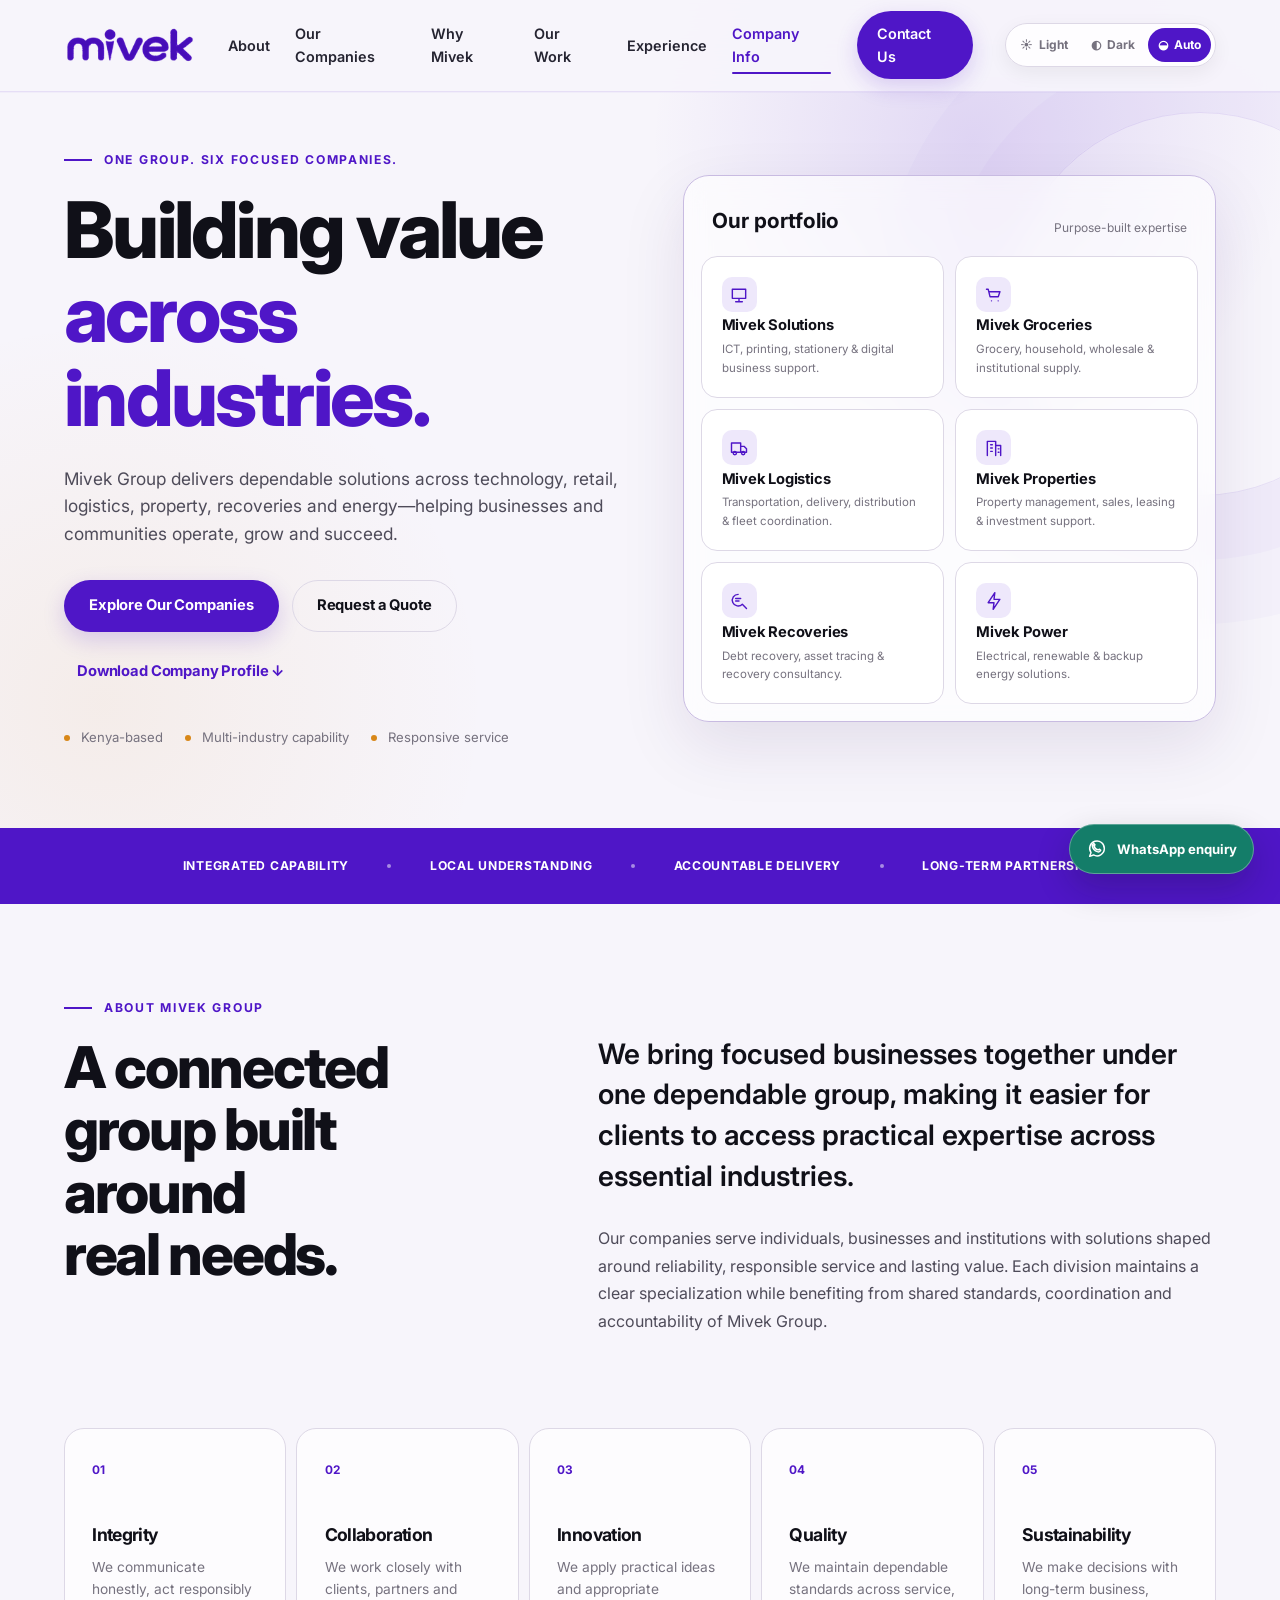
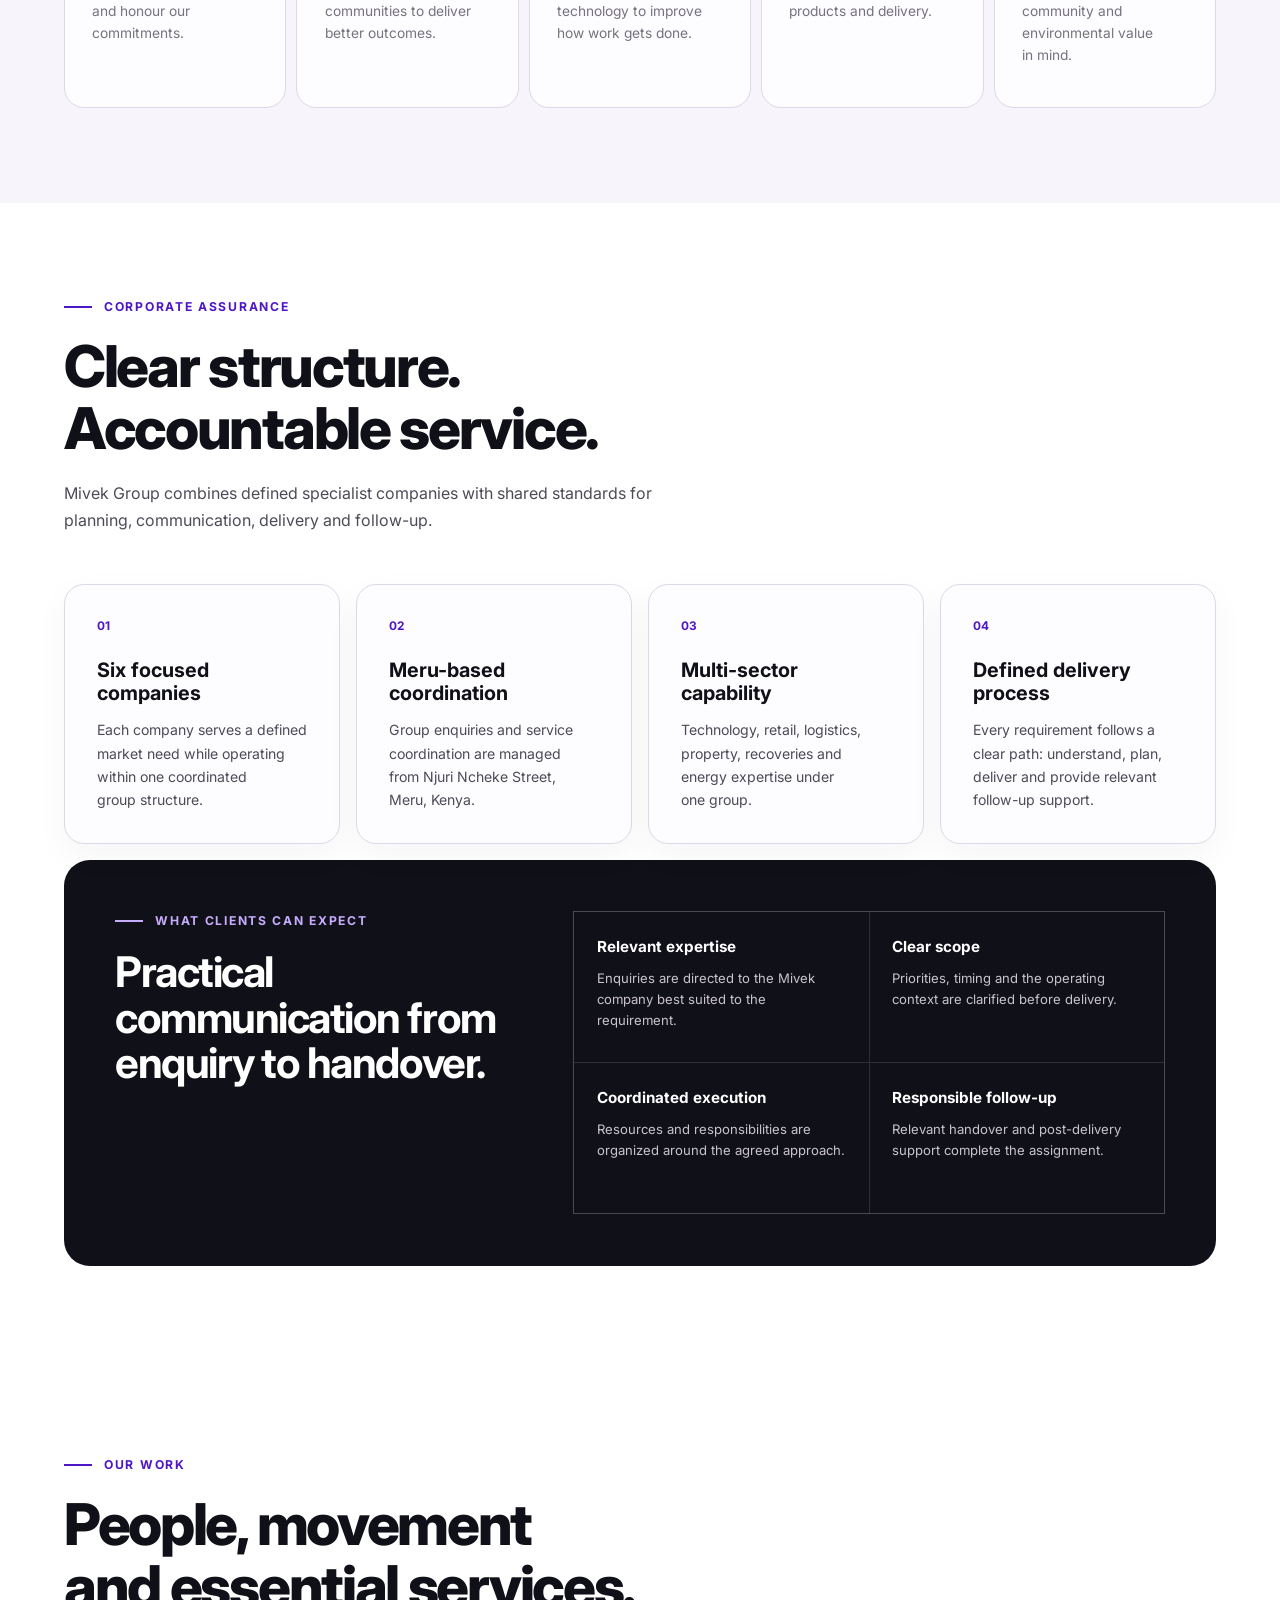
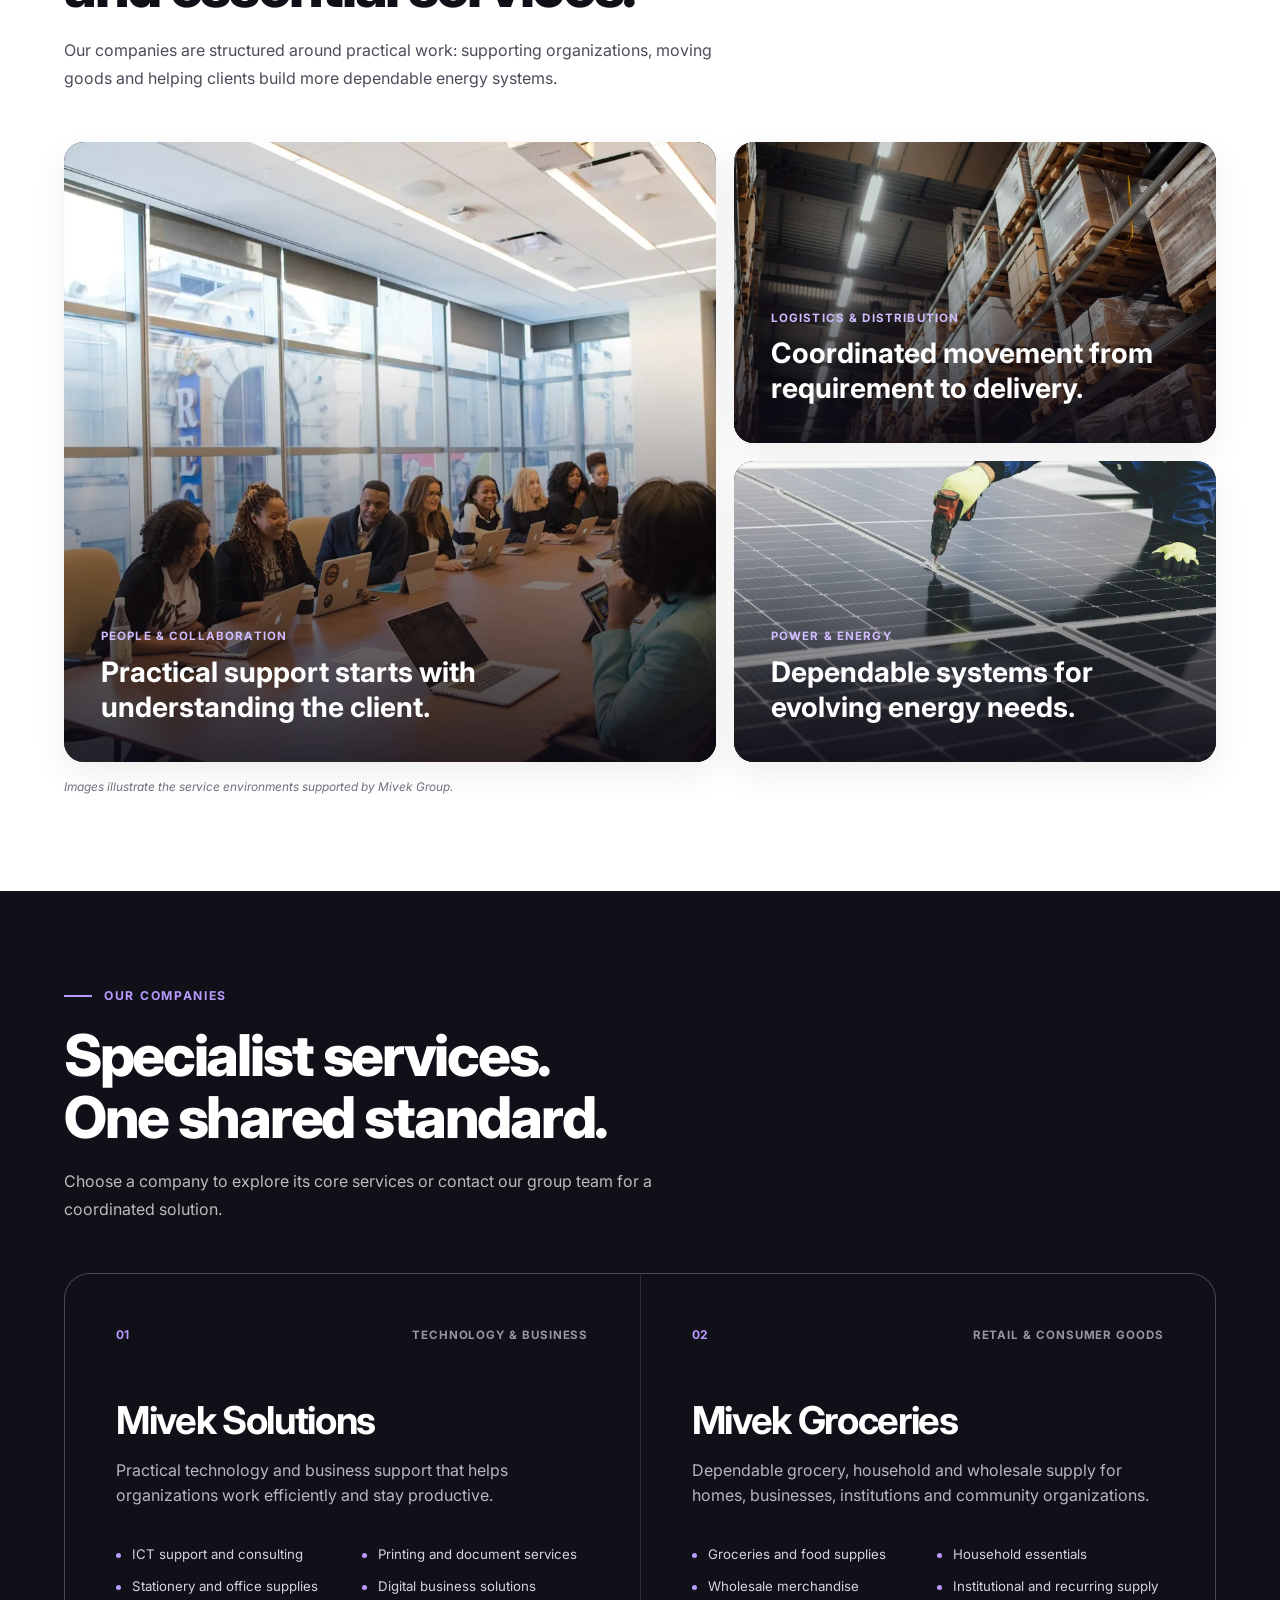
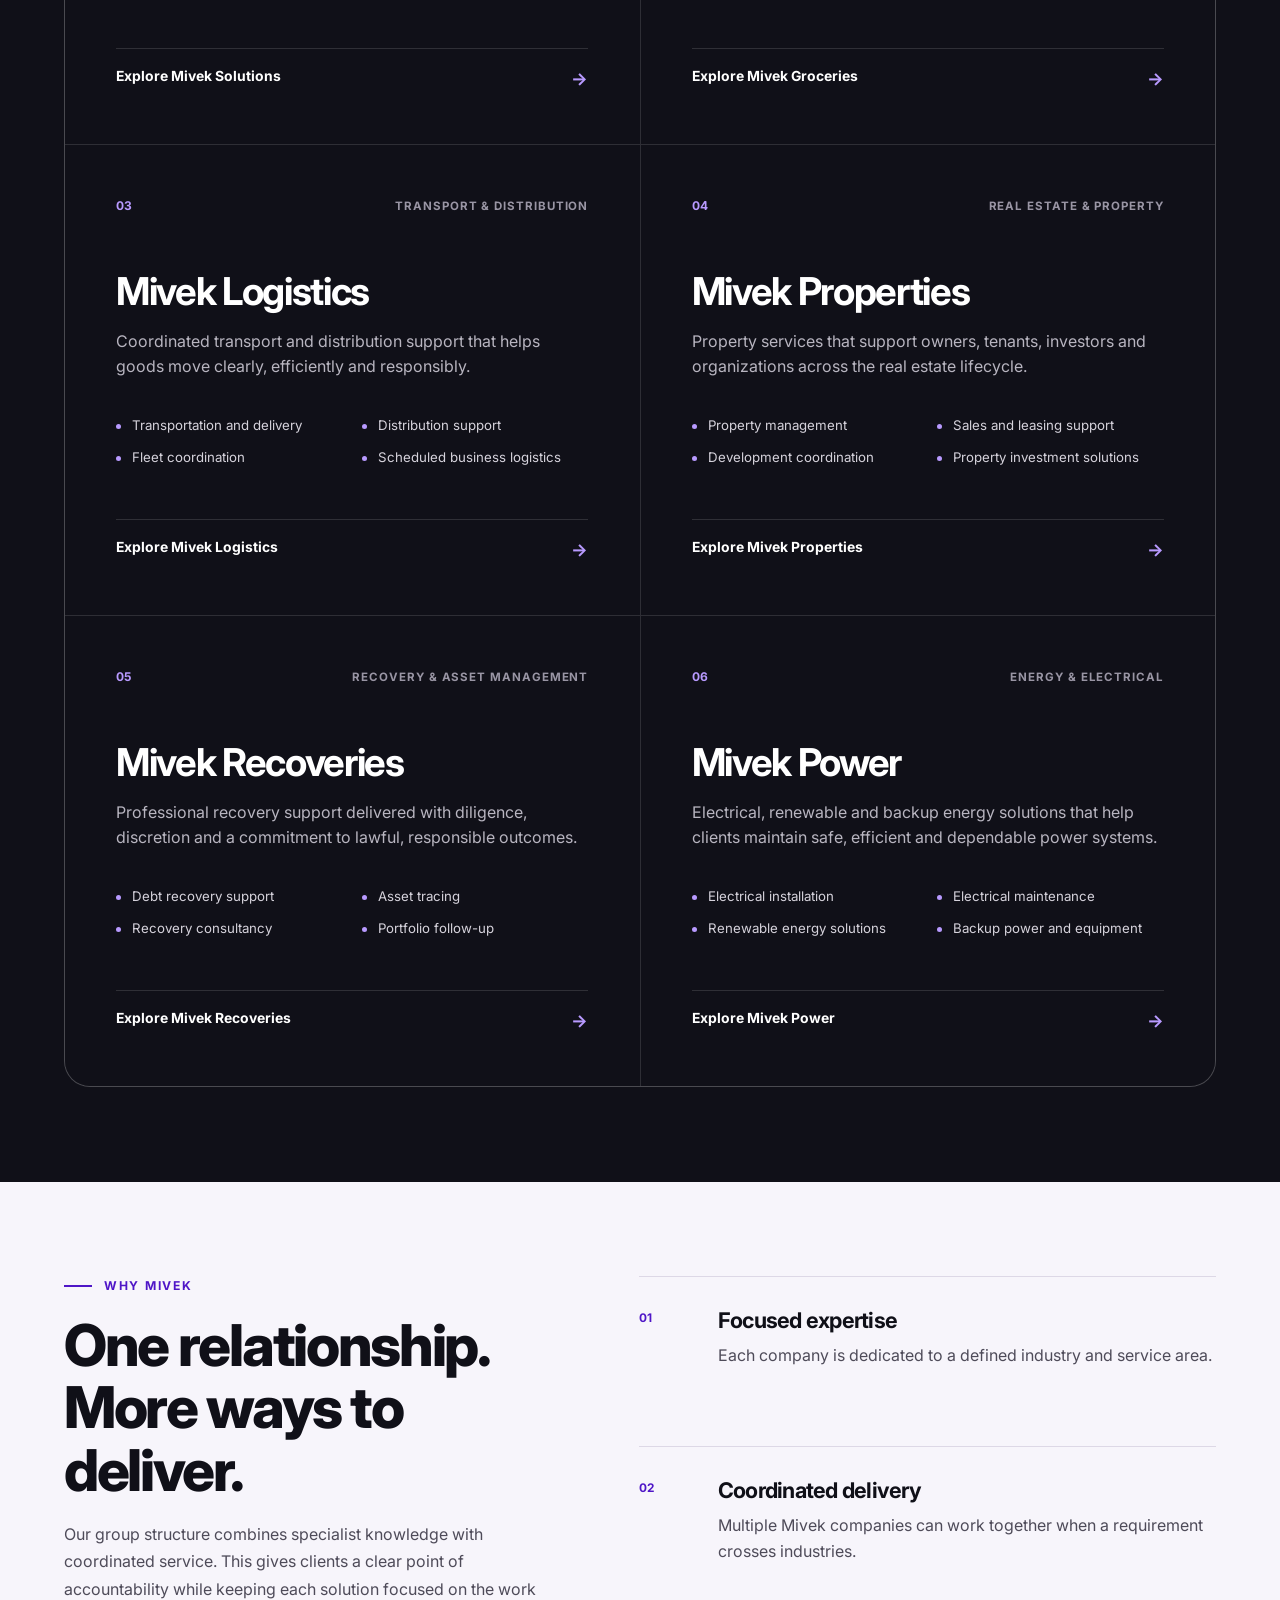
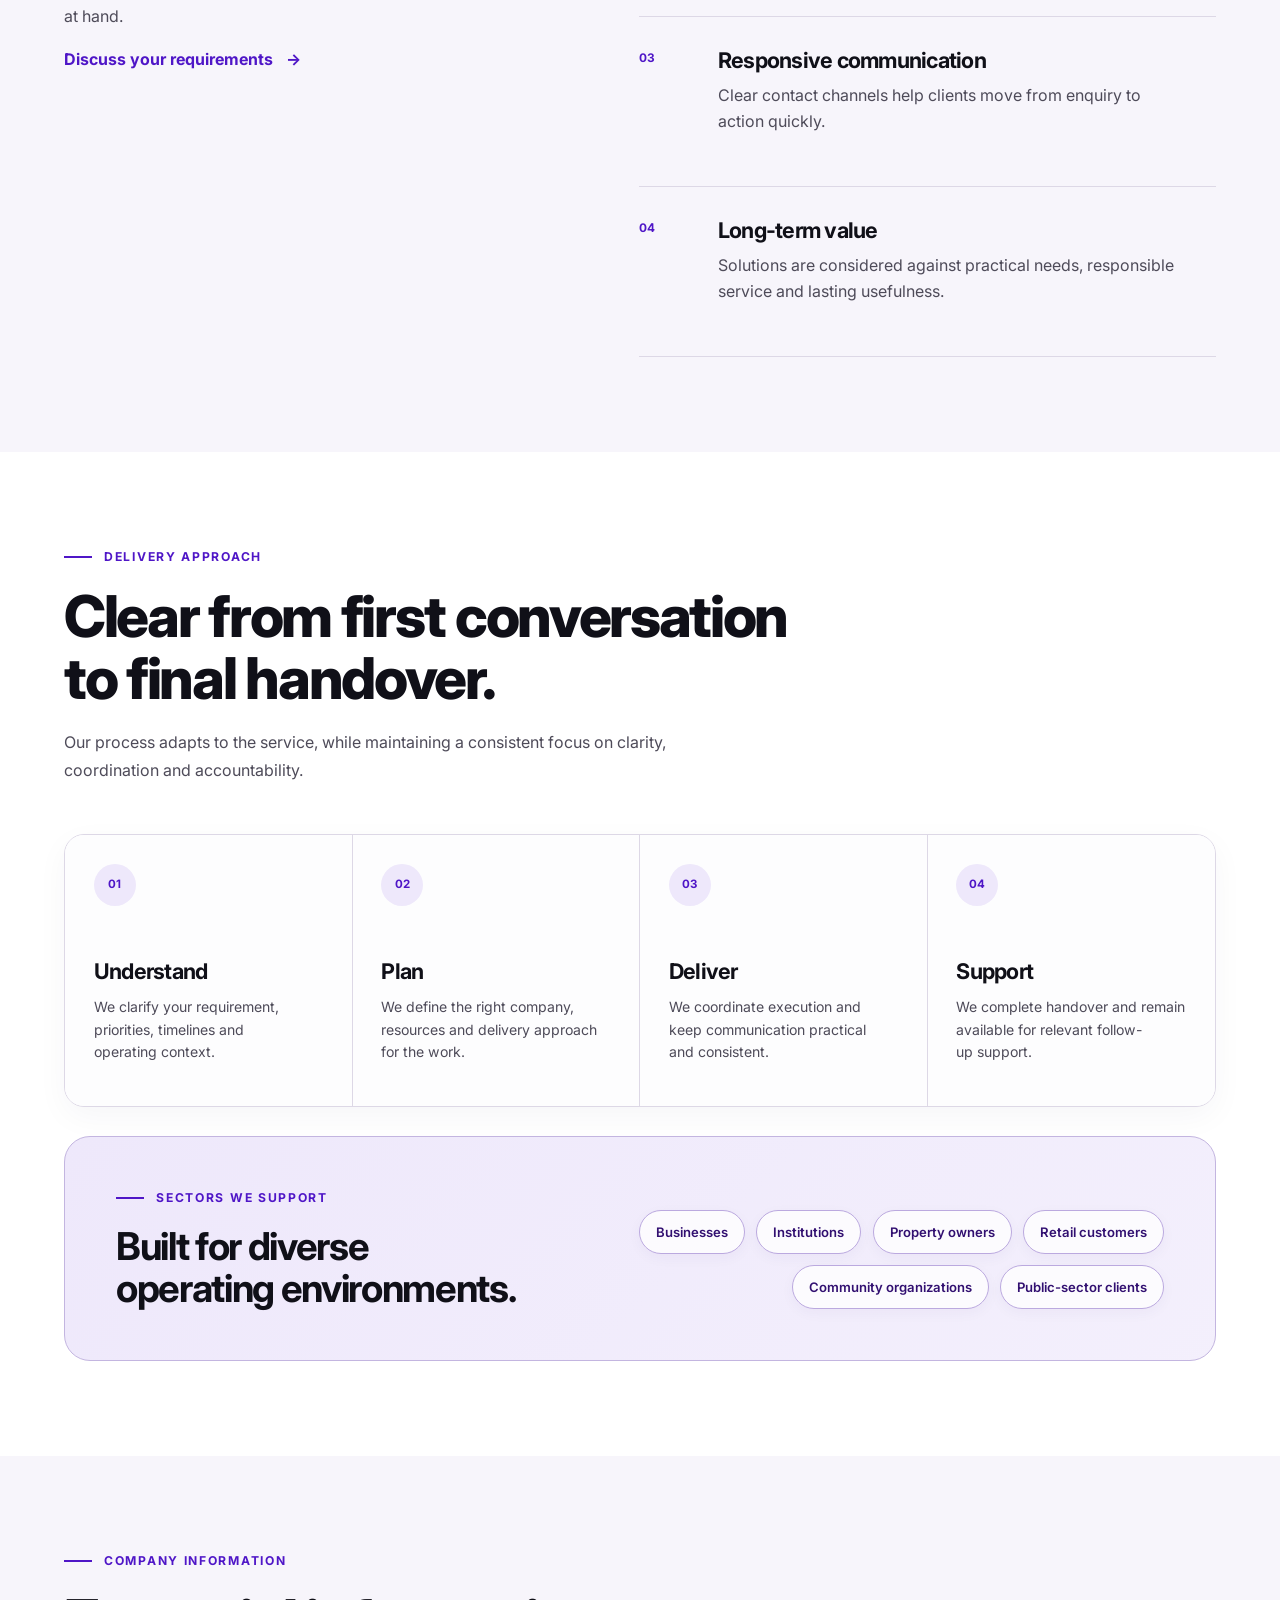
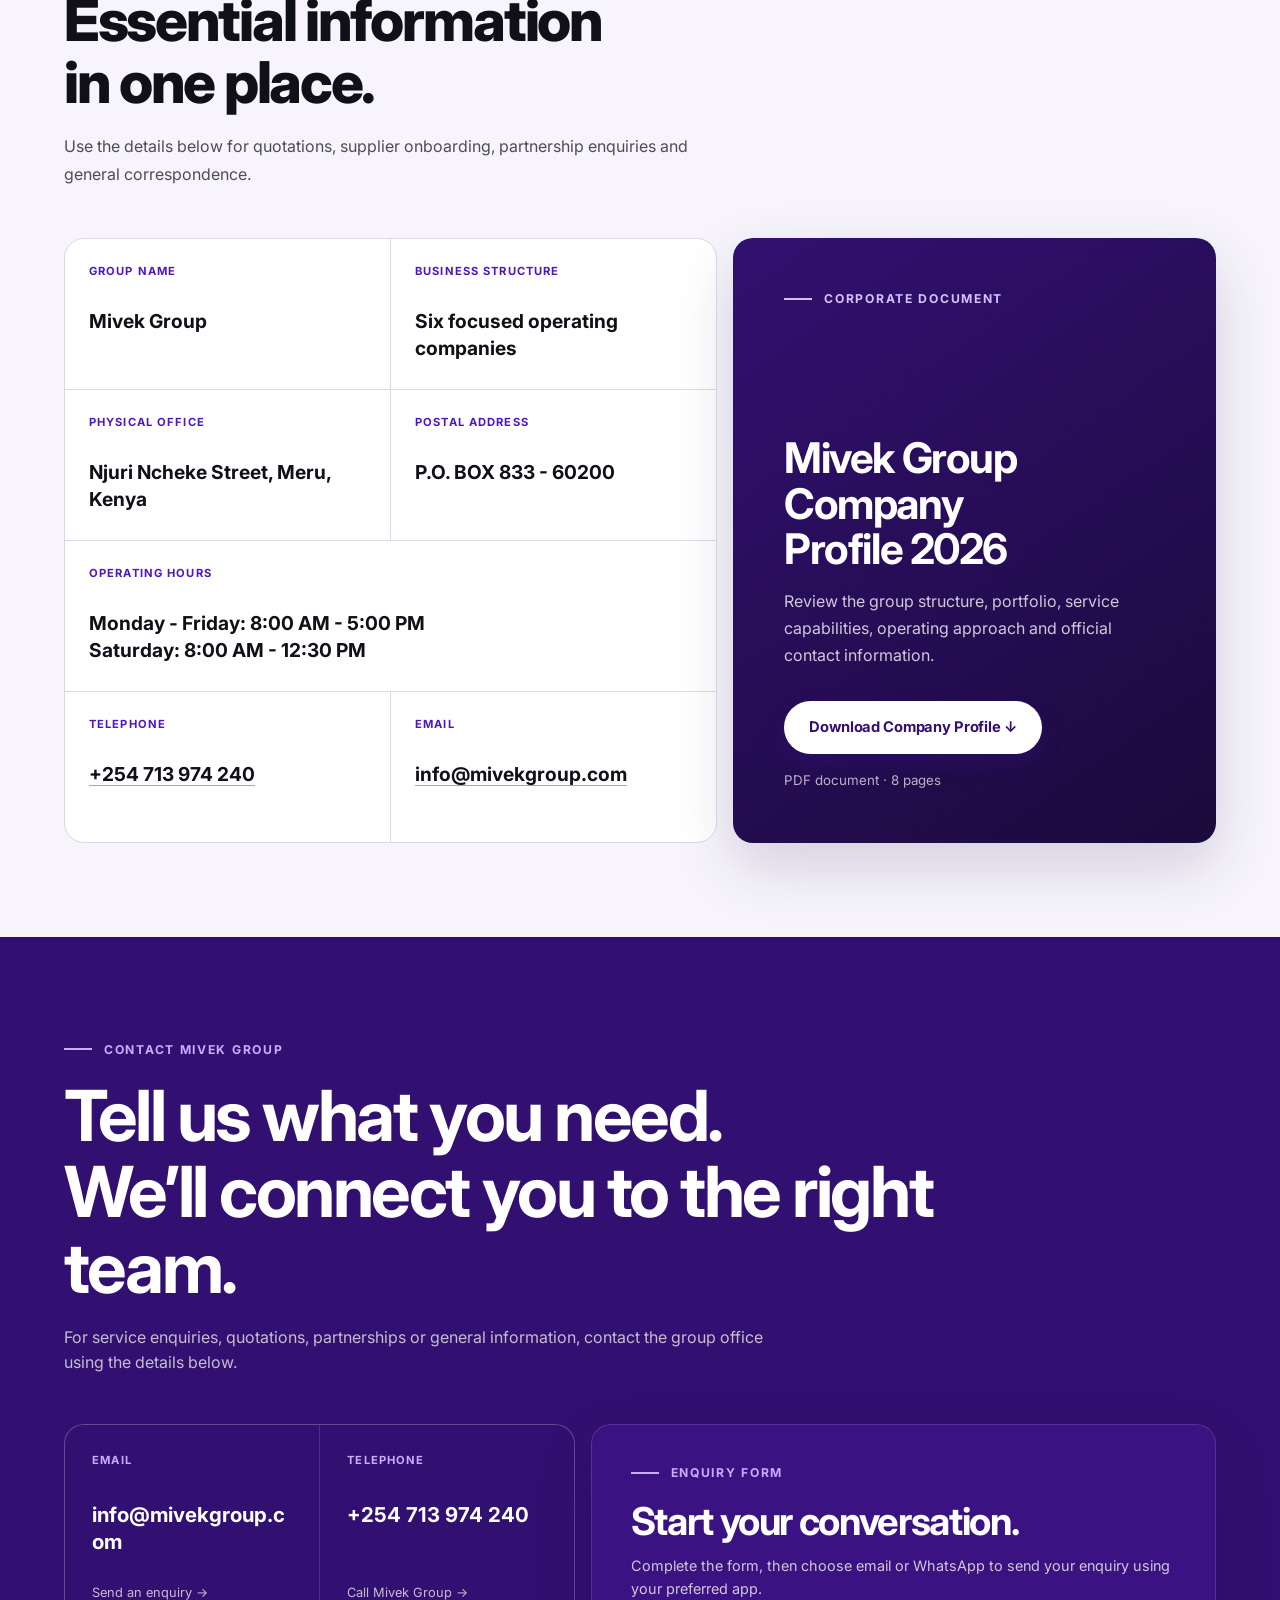
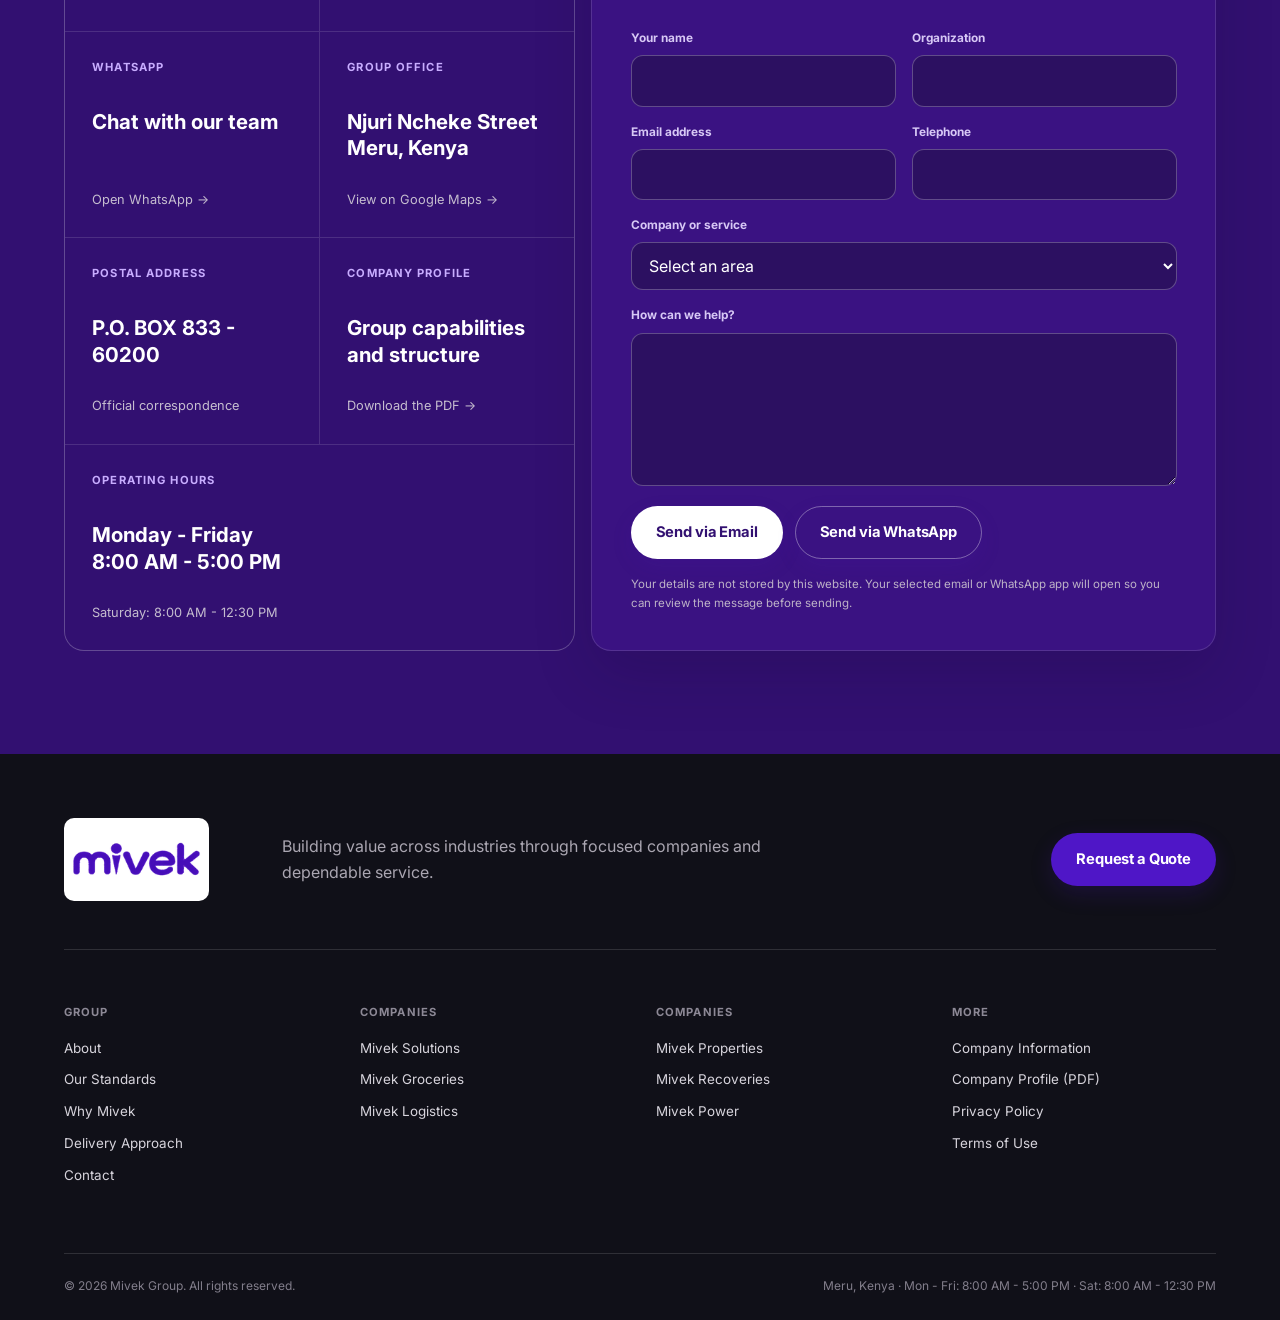
==== commit f217c03e: "Add files via upload" ====
--- a/index.html
+++ b/index.html
@@ -25,7 +25,7 @@
   <link rel="manifest" href="site.webmanifest">
   <link rel="preconnect" href="https://fonts.googleapis.com">
   <link rel="preconnect" href="https://fonts.gstatic.com" crossorigin>
-  <link href="https://fonts.googleapis.com/css2?family=DM+Sans:wght@400;500;600;700&family=Syne:wght@600;700;800&display=swap" rel="stylesheet">
+  <link href="https://fonts.googleapis.com/css2?family=Inter:wght@400;500;600;700;800&display=swap" rel="stylesheet">
   <link rel="stylesheet" href="style.css">
   <title>Mivek Group | Building Value Across Industries</title>
   <script type="application/ld+json">
--- a/style.css
+++ b/style.css
@@ -16,14 +16,14 @@
 
 *, *::before, *::after { box-sizing: border-box; }
 html { scroll-behavior: smooth; }
-body { margin: 0; background: var(--paper); color: var(--ink); font-family: "DM Sans", Arial, sans-serif; line-height: 1.6; overflow-x: hidden; }
+body { margin: 0; background: var(--paper); color: var(--ink); font-family: "Inter", Arial, sans-serif; line-height: 1.6; overflow-x: hidden; }
 body, button, input, select, textarea, a { -webkit-font-smoothing: antialiased; }
 button, input, select, textarea { font: inherit; }
 img { display: block; max-width: 100%; }
 a { color: inherit; }
 svg { fill: none; stroke: currentColor; stroke-linecap: round; stroke-linejoin: round; stroke-width: 1.7; }
 h1, h2, h3, p { margin-top: 0; }
-h1, h2, h3 { font-family: "Syne", Arial, sans-serif; line-height: 1.08; letter-spacing: -.035em; }
+h1, h2, h3 { font-family: "Inter", Arial, sans-serif; line-height: 1.08; letter-spacing: -.035em; }
 [id] { scroll-margin-top: 108px; }
 
 .skip-link { position: fixed; top: 12px; left: 12px; z-index: 999; padding: .8rem 1rem; border-radius: 10px; background: var(--ink); color: white; text-decoration: none; transform: translateY(-150%); transition: transform .2s ease; }
@@ -63,18 +63,18 @@
 
 .portfolio-panel { padding: 1.2rem; border: 1px solid rgba(79,22,199,.12); border-radius: 30px; background: rgba(255,255,255,.66); box-shadow: var(--shadow); backdrop-filter: blur(14px); }
 .portfolio-heading { padding: .65rem .7rem 1.2rem; display: flex; align-items: end; justify-content: space-between; gap: 1rem; }
-.portfolio-heading p { margin: 0; font-family: "Syne", sans-serif; font-size: 1.3rem; font-weight: 700; }
+.portfolio-heading p { margin: 0; font-family: "Inter", sans-serif; font-size: 1.3rem; font-weight: 700; }
 .portfolio-heading span { color: var(--muted); font-size: .75rem; }
 .portfolio-grid { display: grid; grid-template-columns: repeat(2, minmax(0,1fr)); gap: .7rem; }
 .portfolio-card { min-height: 142px; padding: 1.25rem; display: flex; flex-direction: column; justify-content: end; border: 1px solid var(--line); border-radius: 18px; background: var(--surface); text-decoration: none; transition: transform .22s ease, border-color .22s ease, box-shadow .22s ease; }
 .portfolio-card:hover { transform: translateY(-4px); border-color: rgba(79,22,199,.45); box-shadow: 0 16px 35px rgba(46,22,93,.1); }
 .portfolio-icon { width: 35px; height: 35px; margin-bottom: auto; display: grid; place-items: center; border-radius: 10px; background: var(--purple-soft); color: var(--purple); }
 .portfolio-icon svg { width: 20px; height: 20px; }
-.portfolio-card strong { font-family: "Syne", sans-serif; font-size: .92rem; }
+.portfolio-card strong { font-family: "Inter", sans-serif; font-size: .92rem; }
 .portfolio-card small { margin-top: .15rem; color: var(--muted); font-size: .72rem; }
 
 .trust-strip { min-height: 76px; padding: 1.2rem 5vw; display: flex; align-items: center; justify-content: center; gap: clamp(1.2rem, 3vw, 3rem); background: var(--purple); color: white; }
-.trust-strip p { margin: 0; font-family: "Syne", sans-serif; font-size: .76rem; font-weight: 700; letter-spacing: .06em; text-transform: uppercase; }
+.trust-strip p { margin: 0; font-family: "Inter", sans-serif; font-size: .76rem; font-weight: 700; letter-spacing: .06em; text-transform: uppercase; }
 .trust-strip span { width: 4px; height: 4px; border-radius: 50%; background: rgba(255,255,255,.5); }
 
 .section { padding: clamp(5rem, 8vw, 8rem) 5vw; }
@@ -85,7 +85,7 @@
 .about .section-intro { margin-bottom: 0; }
 .about-copy { padding-top: 2.2rem; }
 .about-copy p { color: var(--text); }
-.about-copy .large-copy { color: var(--ink); font-family: "Syne", sans-serif; font-size: clamp(1.35rem, 2.2vw, 2rem); font-weight: 600; line-height: 1.45; }
+.about-copy .large-copy { color: var(--ink); font-family: "Inter", sans-serif; font-size: clamp(1.35rem, 2.2vw, 2rem); font-weight: 600; line-height: 1.45; }
 .values-grid { grid-column: 1 / -1; display: grid; grid-template-columns: repeat(5, 1fr); border-top: 1px solid var(--line); border-left: 1px solid var(--line); }
 .values-grid article { min-height: 250px; padding: 1.7rem; border-right: 1px solid var(--line); border-bottom: 1px solid var(--line); }
 .values-grid span { color: var(--purple); font-size: .74rem; font-weight: 700; }
@@ -101,7 +101,7 @@
 .story-card:hover img { transform: scale(1.025); }
 .story-card figcaption { position: absolute; inset: auto 0 0; z-index: 1; padding: clamp(1.4rem, 3vw, 2.3rem); color: white; }
 .story-card figcaption span { display: block; margin-bottom: .55rem; color: #d1bbff; font-size: .72rem; font-weight: 700; letter-spacing: .1em; text-transform: uppercase; }
-.story-card figcaption strong { max-width: 520px; display: block; font-family: "Syne", sans-serif; font-size: clamp(1.15rem, 2.2vw, 2rem); line-height: 1.25; }
+.story-card figcaption strong { max-width: 520px; display: block; font-family: "Inter", sans-serif; font-size: clamp(1.15rem, 2.2vw, 2rem); line-height: 1.25; }
 .photo-note { margin: 1rem 0 0; color: var(--muted); font-size: .74rem; }
 .photo-note a { color: var(--purple); }
 
@@ -166,7 +166,7 @@
 .contact-grid > * { min-width: 0; min-height: 190px; padding: 1.7rem; display: flex; flex-direction: column; background: var(--purple-dark); color: white; text-decoration: none; font-style: normal; transition: background .2s ease; }
 .contact-grid a:hover { background: #3a1282; }
 .contact-grid span { color: #c8adff; font-size: .7rem; font-weight: 700; letter-spacing: .1em; text-transform: uppercase; }
-.contact-grid strong { margin: 2rem 0 .5rem; overflow-wrap: anywhere; font-family: "Syne", sans-serif; font-size: clamp(1.05rem, 1.6vw, 1.55rem); line-height: 1.3; }
+.contact-grid strong { margin: 2rem 0 .5rem; overflow-wrap: anywhere; font-family: "Inter", sans-serif; font-size: clamp(1.05rem, 1.6vw, 1.55rem); line-height: 1.3; }
 .contact-grid em { margin-top: auto; color: #c5bdcf; font-size: .8rem; font-style: normal; }
 .enquiry-form { padding: clamp(1.7rem, 3vw, 2.8rem); border: 1px solid var(--white-line); background: #3a1282; }
 .form-heading h3 { margin-bottom: .7rem; font-size: clamp(1.8rem, 3vw, 2.8rem); }
@@ -196,7 +196,7 @@
 .footer-brand img { width: 100%; }
 .footer-top p { max-width: 500px; margin: 0; color: #aaa6b1; }
 .footer-columns { padding: 3.5rem 0; display: grid; grid-template-columns: repeat(4, minmax(0, 1fr)); gap: 2rem; }
-.footer-columns h2 { margin-bottom: 1.2rem; color: #8d8996; font-family: "DM Sans", sans-serif; font-size: .7rem; letter-spacing: .1em; text-transform: uppercase; }
+.footer-columns h2 { margin-bottom: 1.2rem; color: #8d8996; font-family: "Inter", sans-serif; font-size: .7rem; letter-spacing: .1em; text-transform: uppercase; }
 .footer-columns a { width: fit-content; max-width: 100%; margin-bottom: .65rem; display: block; overflow-wrap: anywhere; color: #d7d4dc; font-size: .84rem; text-decoration: none; }
 .footer-columns a:hover { color: #c8adff; }
 .footer-bottom { padding-top: 1.4rem; display: flex; flex-wrap: wrap; justify-content: space-between; gap: .6rem 1rem; border-top: 1px solid var(--white-line); }
@@ -224,7 +224,7 @@
 .division-hero aside { padding: clamp(2rem, 4vw, 3rem); border-radius: 26px; background: var(--purple-dark); color: white; box-shadow: var(--shadow); }
 .division-hero aside > p { margin-bottom: 2rem; color: #c8adff; font-size: .72rem; font-weight: 700; letter-spacing: .11em; text-transform: uppercase; }
 .division-hero aside ul { margin: 0; padding: 0; list-style: none; }
-.division-hero aside li { padding: 1rem 0; border-bottom: 1px solid var(--white-line); font-family: "Syne", sans-serif; font-size: 1.05rem; font-weight: 600; }
+.division-hero aside li { padding: 1rem 0; border-bottom: 1px solid var(--white-line); font-family: "Inter", sans-serif; font-size: 1.05rem; font-weight: 600; }
 .division-hero aside li:last-child { border-bottom: 0; }
 .division-services { background: white; }
 .division-service-grid { display: grid; grid-template-columns: repeat(3, minmax(0,1fr)); border-top: 1px solid var(--line); border-left: 1px solid var(--line); }
@@ -235,7 +235,7 @@
 .division-audience { padding: clamp(4rem, 7vw, 7rem) 5vw; display: grid; grid-template-columns: .9fr 1.1fr; gap: 3rem; align-items: end; background: var(--purple-dark); color: white; }
 .division-audience h2 { max-width: 650px; margin-bottom: 0; font-size: clamp(2rem, 4.4vw, 4.5rem); }
 .division-audience ul { margin: 0; padding: 0; display: grid; grid-template-columns: repeat(2, 1fr); list-style: none; border-top: 1px solid var(--white-line); border-left: 1px solid var(--white-line); }
-.division-audience li { min-height: 105px; padding: 1.3rem; display: flex; align-items: end; border-right: 1px solid var(--white-line); border-bottom: 1px solid var(--white-line); color: #e3ddea; font-family: "Syne", sans-serif; font-size: .92rem; font-weight: 600; }
+.division-audience li { min-height: 105px; padding: 1.3rem; display: flex; align-items: end; border-right: 1px solid var(--white-line); border-bottom: 1px solid var(--white-line); color: #e3ddea; font-family: "Inter", sans-serif; font-size: .92rem; font-weight: 600; }
 .division-cta { padding: clamp(5rem, 8vw, 8rem) 5vw; background: var(--purple-soft); }
 .division-cta h2 { max-width: 900px; margin-bottom: 1rem; font-size: clamp(2.4rem, 5vw, 5.2rem); }
 .division-cta > p:not(.eyebrow) { max-width: 650px; color: var(--text); }
@@ -1104,7 +1104,7 @@
   right: 0;
   top: 1rem;
   color: #bfa5f4;
-  font-family: "DM Sans", sans-serif;
+  font-family: "Inter", sans-serif;
   font-size: .9rem;
 }
 
@@ -1190,7 +1190,7 @@
   border-radius: 999px;
   background: rgba(255,255,255,.045);
   color: #f0ebf8;
-  font-family: "DM Sans", sans-serif;
+  font-family: "Inter", sans-serif;
   font-size: .86rem;
   font-weight: 600;
 }
@@ -1307,7 +1307,7 @@
 }
 .credibility-grid strong {
   margin: auto 0 .75rem;
-  font-family: "Syne", sans-serif;
+  font-family: "Inter", sans-serif;
   font-size: clamp(1.12rem, 1.55vw, 1.42rem);
   line-height: 1.2;
 }
@@ -1352,7 +1352,7 @@
 }
 .credibility-commitment li strong {
   margin-bottom: .55rem;
-  font-family: "Syne", sans-serif;
+  font-family: "Inter", sans-serif;
   font-size: .95rem;
 }
 .credibility-commitment li span {
@@ -1400,7 +1400,7 @@
 .corporate-details dd {
   margin: 0;
   color: var(--ink);
-  font-family: "Syne", sans-serif;
+  font-family: "Inter", sans-serif;
   font-size: clamp(1rem, 1.5vw, 1.25rem);
   font-weight: 700;
   line-height: 1.4;
@@ -1530,3 +1530,175 @@
 @media (max-width: 640px) {
   .division-assurance-list li { min-height: 140px; grid-template-columns: 42px minmax(0, 1fr); }
 }
+
+/* ============================================================
+   MOBILE SCALE FIX
+   Compact typography, spacing and cards while retaining 44px targets.
+   ============================================================ */
+@media (max-width: 700px) {
+  :root {
+    --page-gutter: max(16px, 4.5vw);
+    --header-height: 70px;
+  }
+
+  [id] { scroll-margin-top: 78px; }
+  body { line-height: 1.52; }
+
+  .site-header,
+  .site-header.is-scrolled {
+    min-height: 70px;
+    padding-top: 7px;
+    padding-bottom: 7px;
+    gap: .65rem;
+  }
+  .brand,
+  .brand img { width: 100px; }
+  .theme-switcher { gap: 1px; padding: 3px; }
+  .theme-option {
+    min-width: 30px;
+    width: 30px;
+    min-height: 32px;
+    padding: .35rem;
+    font-size: .68rem;
+  }
+  .mobile-nav { margin-left: .15rem; }
+  .mobile-nav summary { width: 44px; height: 44px; }
+  .mobile-nav nav { inset-block-start: 70px; padding-top: .65rem; padding-bottom: 1rem; }
+  .mobile-nav nav a { min-height: 44px; padding-top: .6rem; padding-bottom: .6rem; }
+
+  .hero {
+    padding-top: 102px;
+    padding-bottom: 48px;
+    gap: 2rem;
+  }
+  .hero h1 { font-size: clamp(2.35rem, 11.8vw, 3.25rem); }
+  .hero-lead { margin-bottom: 1.5rem; font-size: .96rem; line-height: 1.6; }
+  .hero-actions { gap: .6rem; }
+  .button {
+    min-height: 46px;
+    padding: .72rem 1.1rem;
+    font-size: .86rem;
+  }
+  .hero-assurances { margin-top: 1.25rem; gap: .4rem; }
+  .portfolio-panel { padding: .72rem; border-radius: 18px; }
+  .portfolio-heading { padding: .45rem .45rem .85rem; }
+  .portfolio-heading p { font-size: 1.08rem; }
+  .portfolio-card { min-height: 104px; padding: 1rem; border-radius: 14px; }
+  .portfolio-icon { width: 31px; height: 31px; }
+
+  .trust-strip { min-height: 0; padding-top: .9rem; padding-bottom: .9rem; }
+  .trust-strip p { font-size: .68rem; }
+
+  .section,
+  .contact,
+  .division-audience,
+  .division-cta {
+    padding-top: 3.6rem;
+    padding-bottom: 3.6rem;
+  }
+  .section-intro { margin-bottom: 2rem; }
+  .section-intro h2,
+  .why-copy h2,
+  .division-assurance-copy h2 {
+    margin-bottom: 1rem;
+    font-size: clamp(1.9rem, 8.5vw, 2.6rem);
+  }
+  .eyebrow { margin-bottom: .85rem; gap: .55rem; font-size: .68rem; }
+  .eyebrow span { width: 22px; }
+
+  .about { gap: 1.6rem; }
+  .about-copy .large-copy { font-size: 1.2rem; line-height: 1.45; }
+  .values-grid { gap: .65rem; }
+  .values-grid article { min-height: 150px; padding: 1.25rem; }
+  .values-grid h3 { margin-top: 1.45rem; }
+
+  .credibility-grid { gap: .65rem; }
+  .credibility-grid article { min-height: 170px; padding: 1.25rem; }
+  .credibility-grid strong { margin-top: 1.6rem; }
+  .credibility-commitment { padding: 1.4rem; gap: 1.5rem; border-radius: 18px; }
+  .credibility-commitment h3 { font-size: 1.7rem; }
+  .credibility-commitment li { min-height: 0; padding: 1.05rem; }
+
+  .story-grid { gap: .7rem; }
+  .story-card,
+  .story-card-wide { min-height: 280px; border-radius: 16px; }
+  .story-card figcaption { padding: 1.25rem; }
+  .story-card figcaption strong { font-size: 1.08rem; }
+
+  .company-grid { border-radius: 14px; }
+  .company-card { min-height: 390px; padding: 1.5rem; }
+  .company-card h3 { margin: 2rem 0 .8rem; font-size: 1.75rem; }
+  .company-card ul { margin: .9rem 0 1.4rem; gap: .45rem; }
+
+  .why-mivek { gap: 2rem; }
+  .reason-list article { min-height: 0; padding: 1.4rem 0; grid-template-columns: 42px 1fr; }
+  .reason-list h3 { font-size: 1.15rem; }
+
+  .process-grid li { min-height: 205px; padding: 1.3rem; }
+  .process-grid h3 { margin-top: 2.15rem; font-size: 1.2rem; }
+  .sectors-panel { margin-top: 1rem; padding: 1.25rem; border-radius: 16px; }
+  .sectors-panel h3 { font-size: 1.65rem; }
+  .sectors-panel li { min-height: 38px; padding: .55rem .8rem; }
+
+  .corporate-information-layout { gap: .7rem; }
+  .corporate-details > div { min-height: 105px; padding: 1.15rem; }
+  .corporate-details dt { margin-bottom: .9rem; }
+  .corporate-details dd { font-size: 1rem; }
+  .profile-card { min-height: 340px; padding: 1.5rem; border-radius: 16px; }
+  .profile-card h3 { font-size: 1.85rem; }
+
+  .contact-intro { margin-bottom: 2rem; }
+  .contact h2 { font-size: clamp(2rem, 9vw, 2.75rem); }
+  .contact-layout { gap: .7rem; }
+  .contact-grid > * { min-height: 145px; padding: 1.25rem; }
+  .contact-grid strong { margin-top: 1.25rem; font-size: 1.05rem; }
+  .enquiry-form { padding: 1.3rem; }
+  .form-heading h3 { font-size: 1.7rem; }
+  .form-grid { margin-top: 1.25rem; gap: .75rem; }
+  .form-grid input,
+  .form-grid select { min-height: 46px; }
+  .form-grid textarea { min-height: 110px; }
+
+  .site-footer { padding-top: 3rem; padding-bottom: 1.2rem; }
+  .footer-top { padding-bottom: 2rem; gap: 1.4rem; }
+  .footer-brand { width: 118px; }
+  .footer-columns { padding: 2.2rem 0; gap: 1.7rem; row-gap: 1.8rem; }
+
+  .division-page .division-hero {
+    padding-top: 102px;
+    padding-bottom: 48px;
+    gap: 2rem;
+  }
+  .division-page .division-hero h1 { font-size: clamp(2.65rem, 13vw, 3.65rem); }
+  .division-page .division-hero aside { padding: 1.35rem; border-radius: 16px; }
+  .division-page .division-service-grid { gap: .65rem; }
+  .division-page .division-service-grid article { min-height: 185px; padding: 1.35rem; }
+  .division-page .division-service-grid h3 { margin-top: 1.65rem; font-size: 1.15rem; }
+  .division-page .division-audience { gap: 1.8rem; }
+  .division-page .division-audience li { min-height: 58px; padding: .75rem 1rem; }
+  .division-page .division-cta h2 { font-size: clamp(2rem, 9vw, 2.8rem); }
+  .division-assurance { gap: 2rem; }
+  .division-assurance-list li {
+    min-height: 0;
+    padding: 1.25rem 0;
+    grid-template-columns: 38px minmax(0, 1fr);
+  }
+  .division-assurance-list h3 { font-size: 1.15rem; }
+
+  .legal-main { padding-top: 102px; padding-bottom: 3.5rem; }
+  .legal-hero { margin-bottom: 2.2rem; }
+  .legal-hero h1 { font-size: clamp(2.2rem, 10vw, 3rem); }
+  .legal-content { padding: 1.25rem; border-radius: 14px; }
+  .legal-content h2 { margin-top: 2rem; font-size: 1.25rem; }
+}
+
+@media (max-width: 390px) {
+  .site-header,
+  .site-header.is-scrolled { gap: .45rem; }
+  .brand,
+  .brand img { width: 90px; }
+  .theme-option { min-width: 29px; width: 29px; }
+  .mobile-nav summary { width: 42px; height: 42px; }
+  .hero h1 { font-size: clamp(2.2rem, 11.4vw, 2.8rem); }
+  .footer-columns { grid-template-columns: 1fr; }
+}
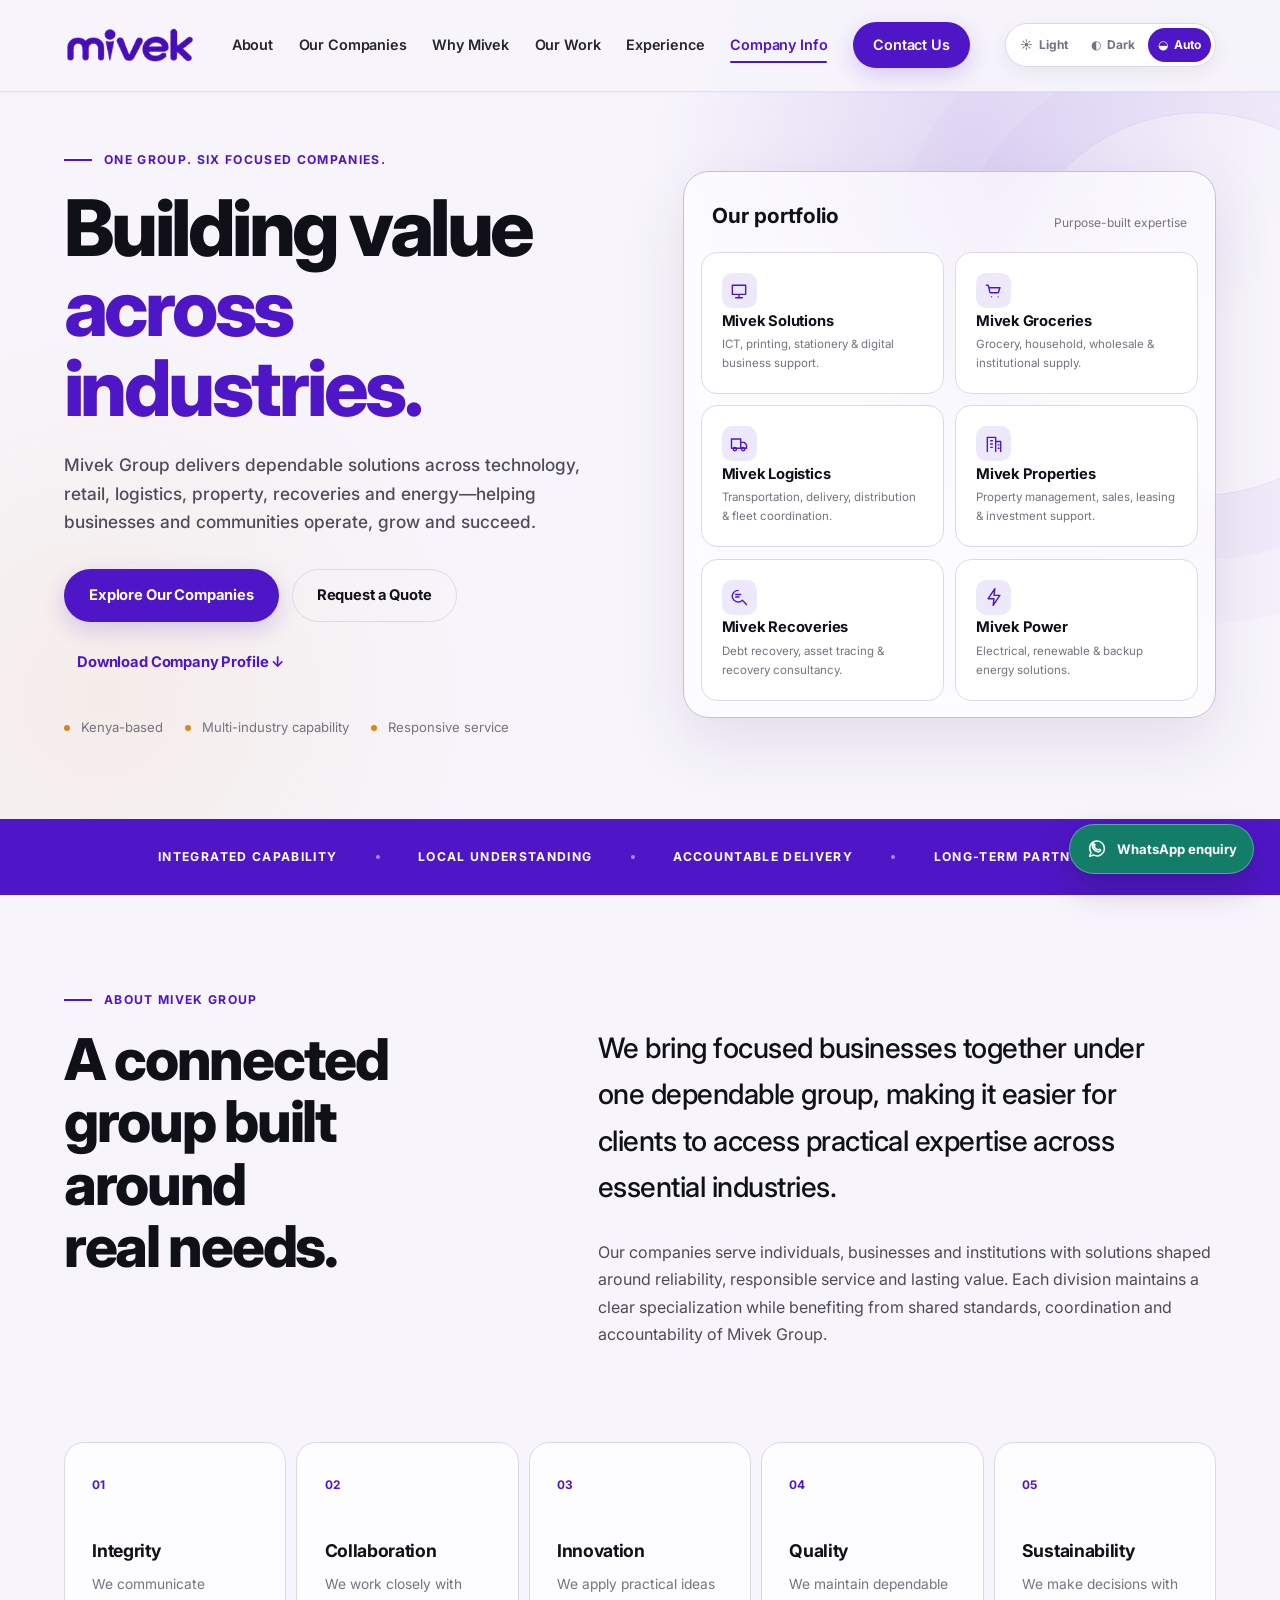
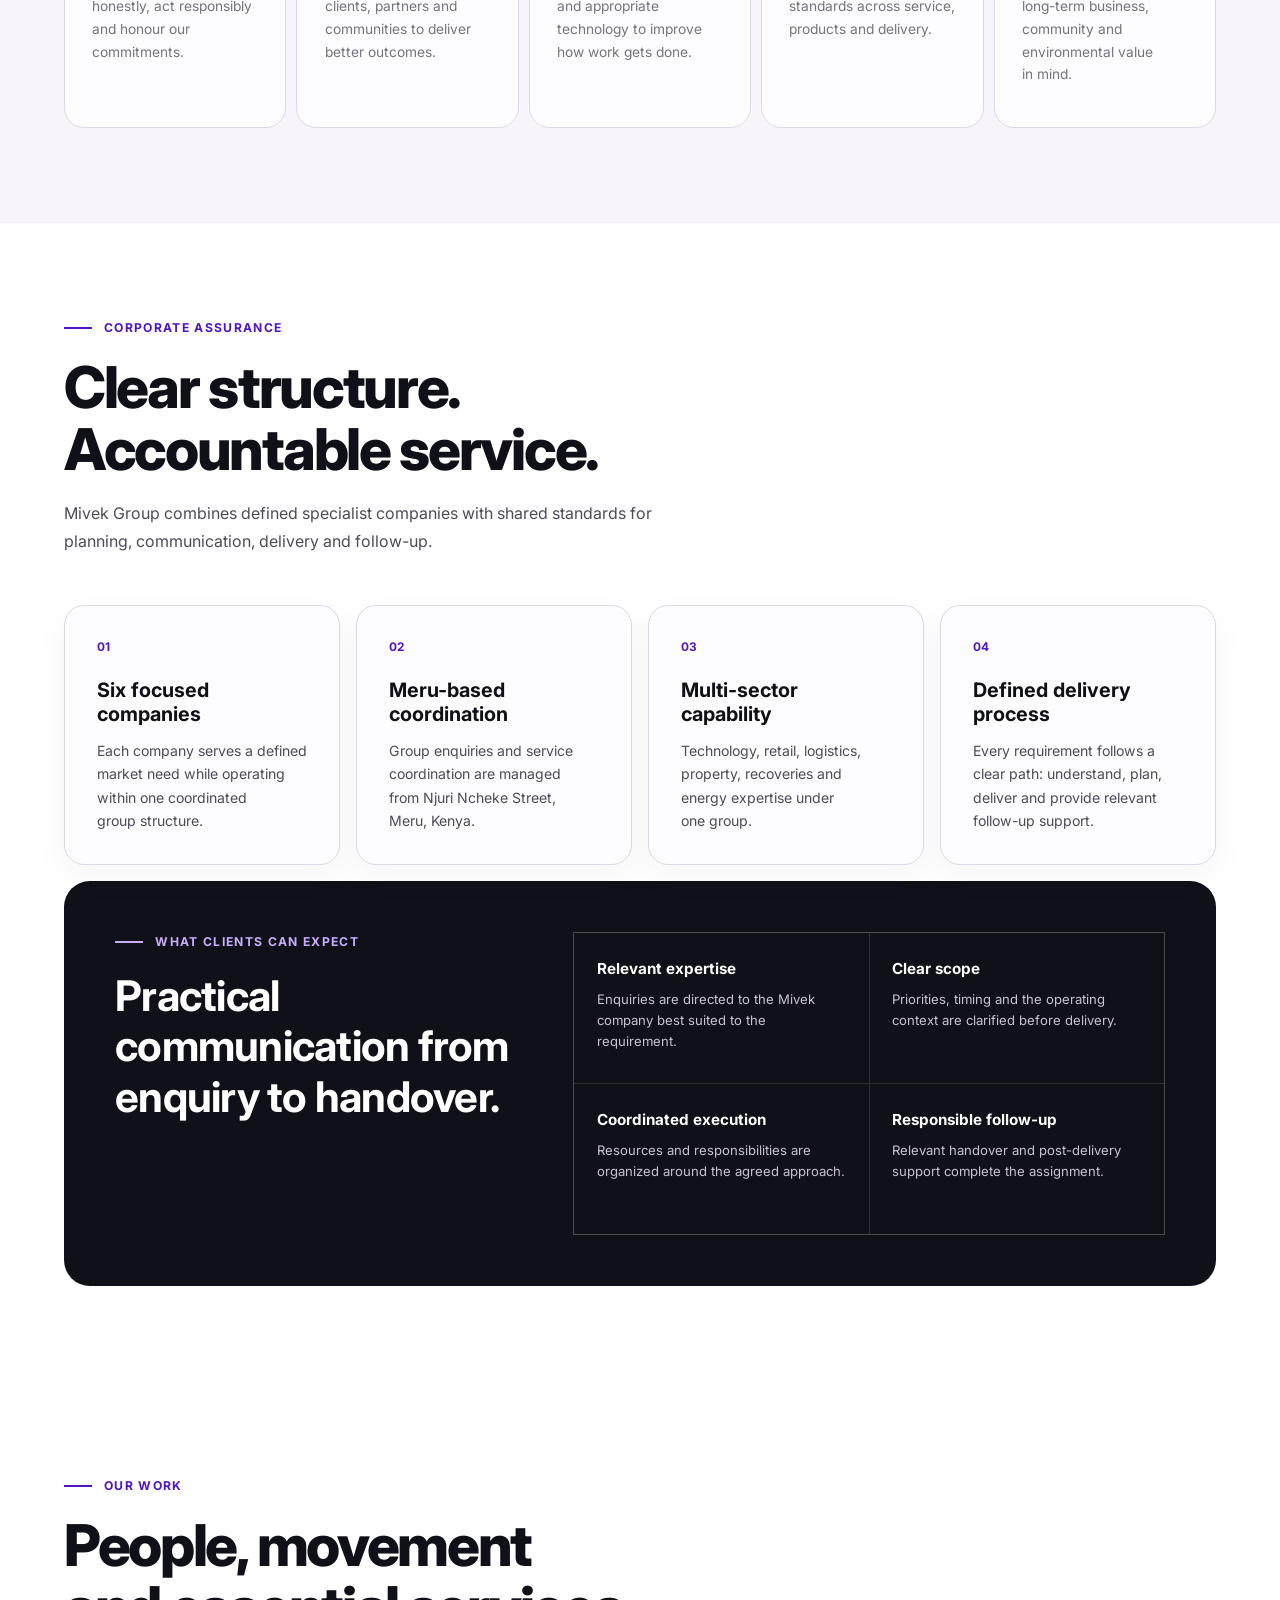
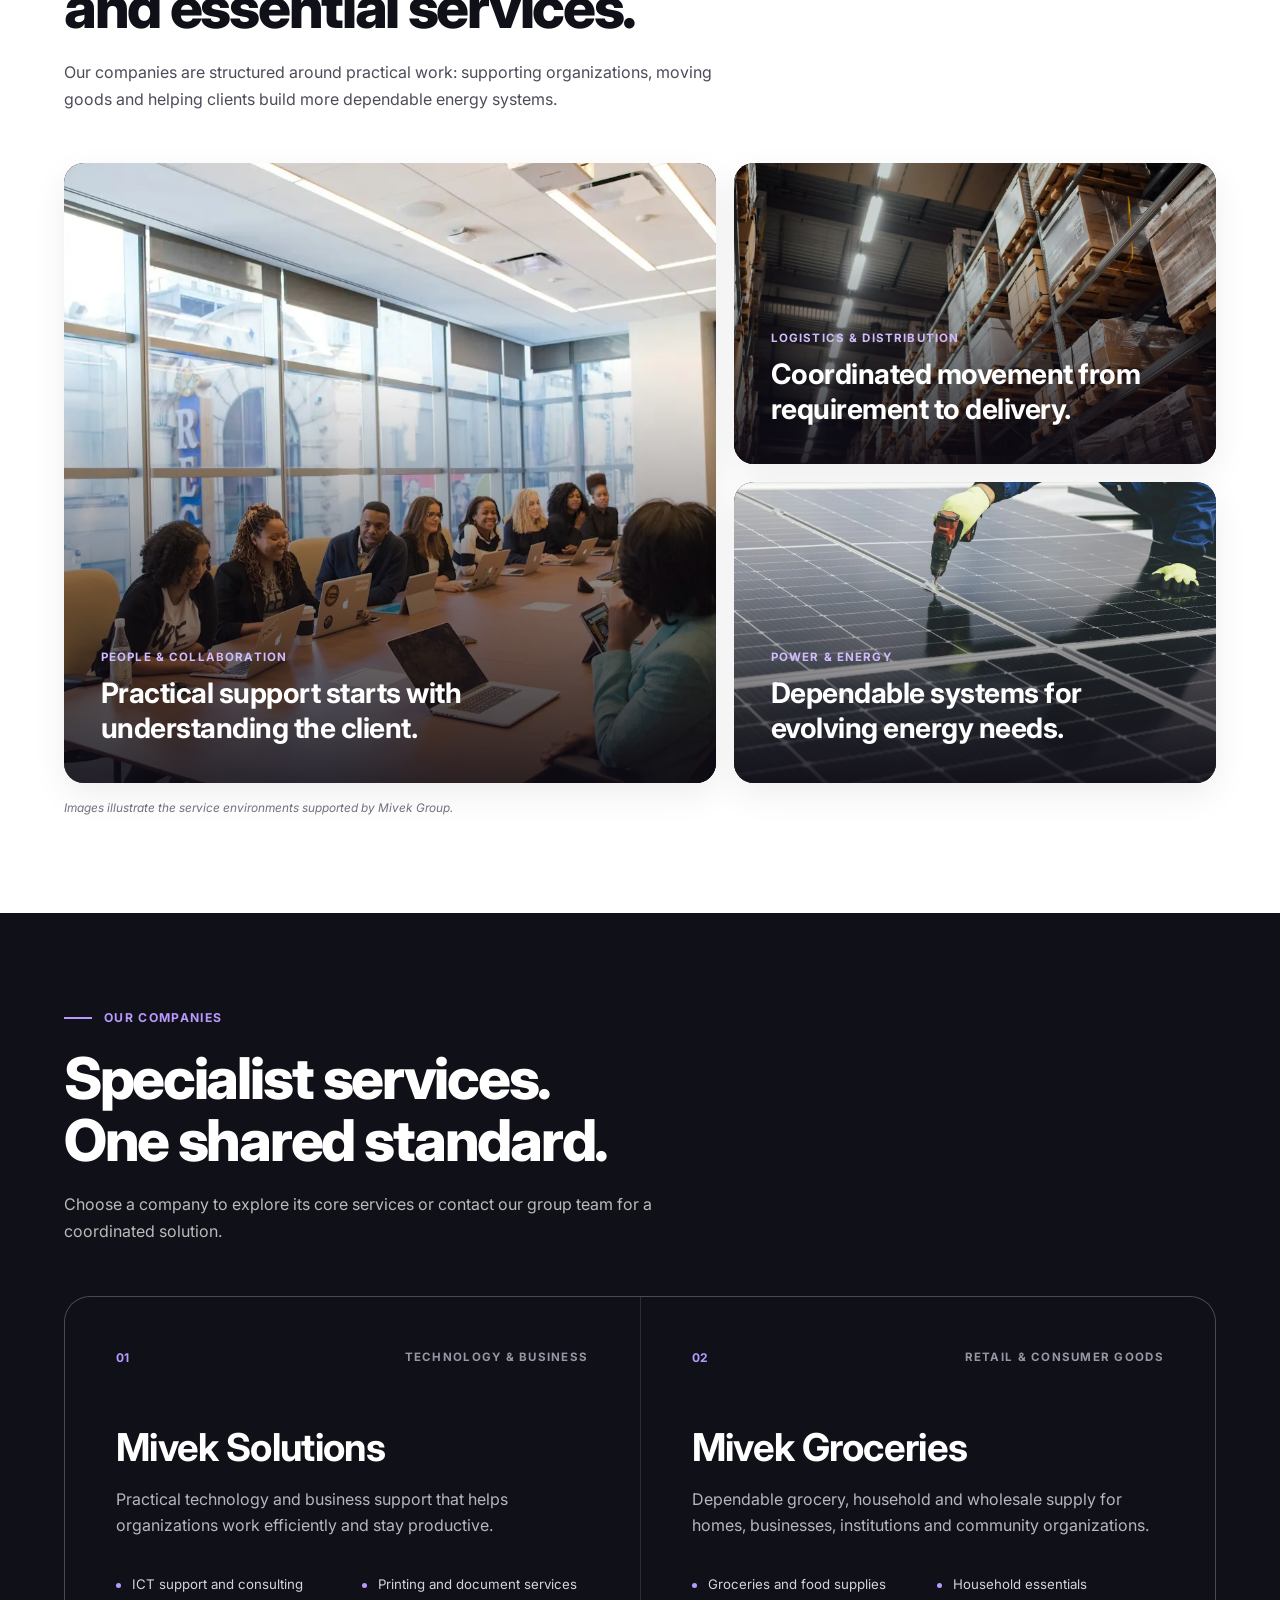
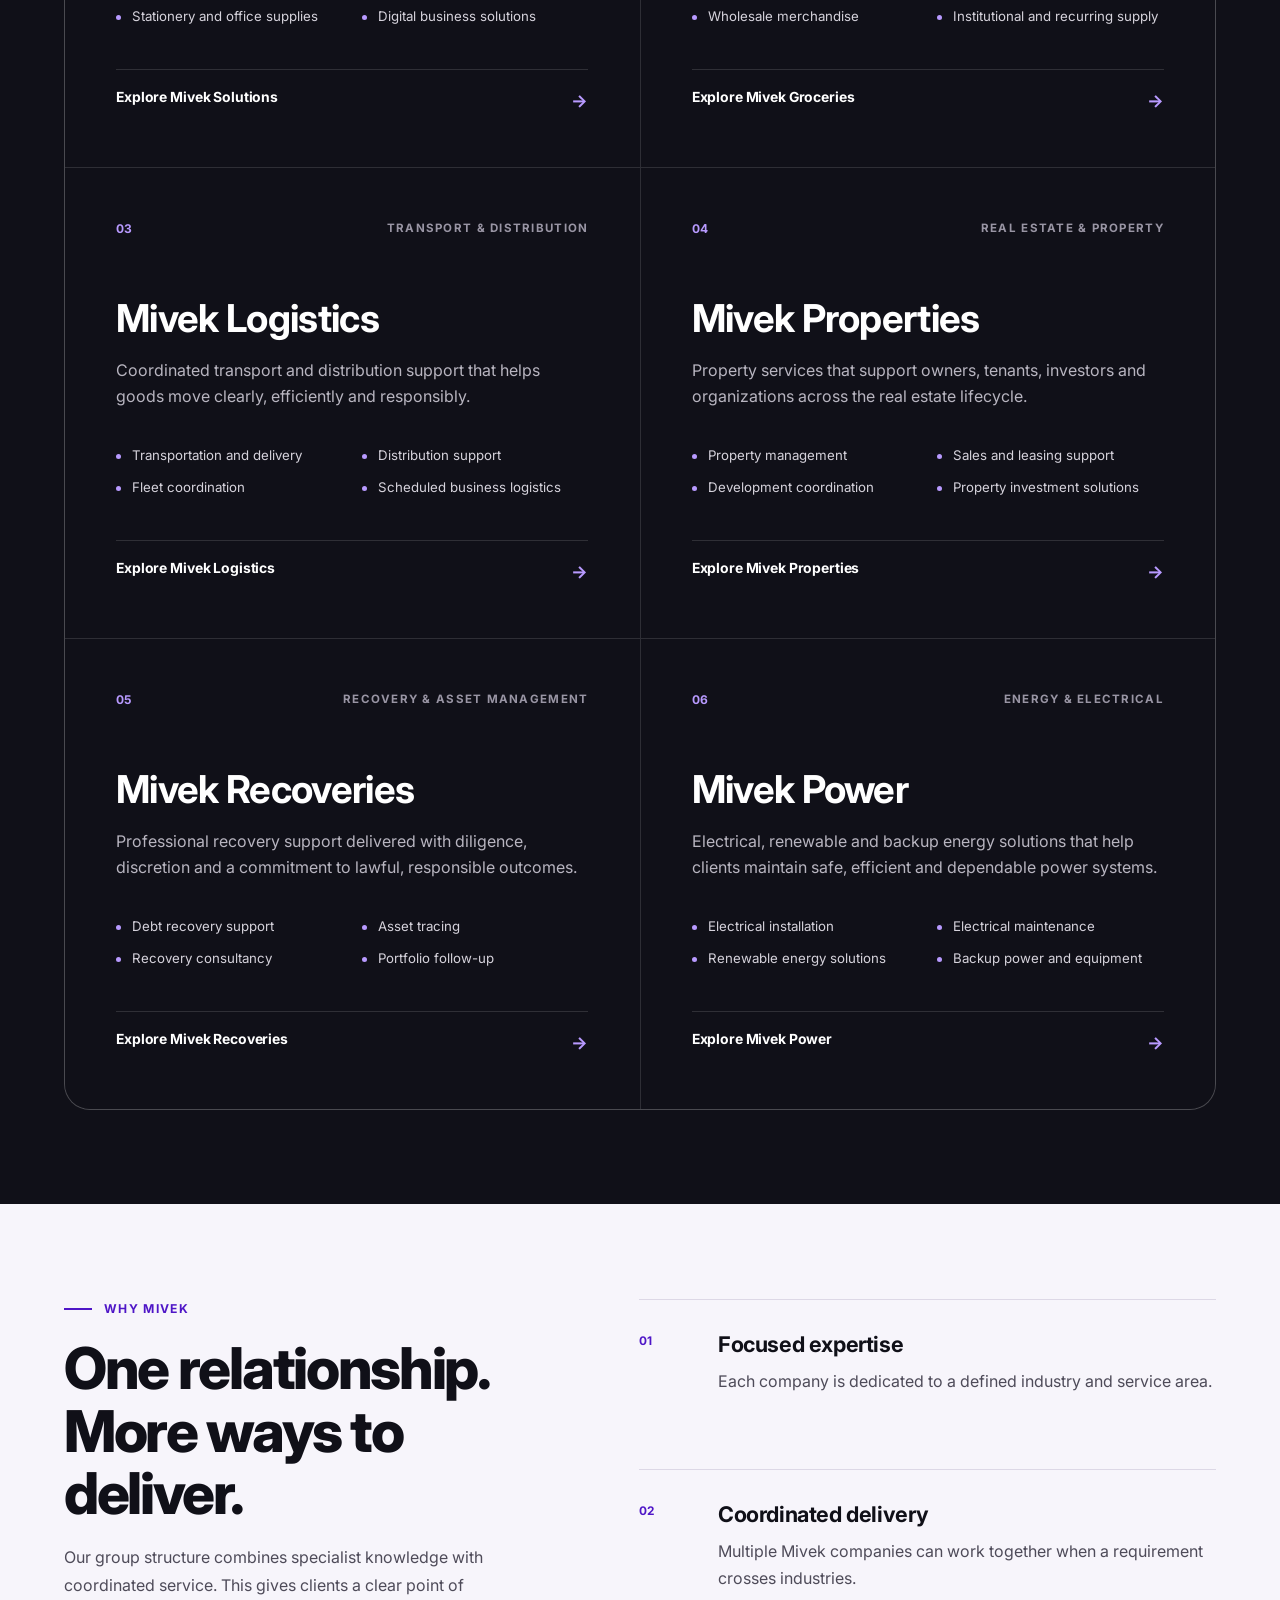
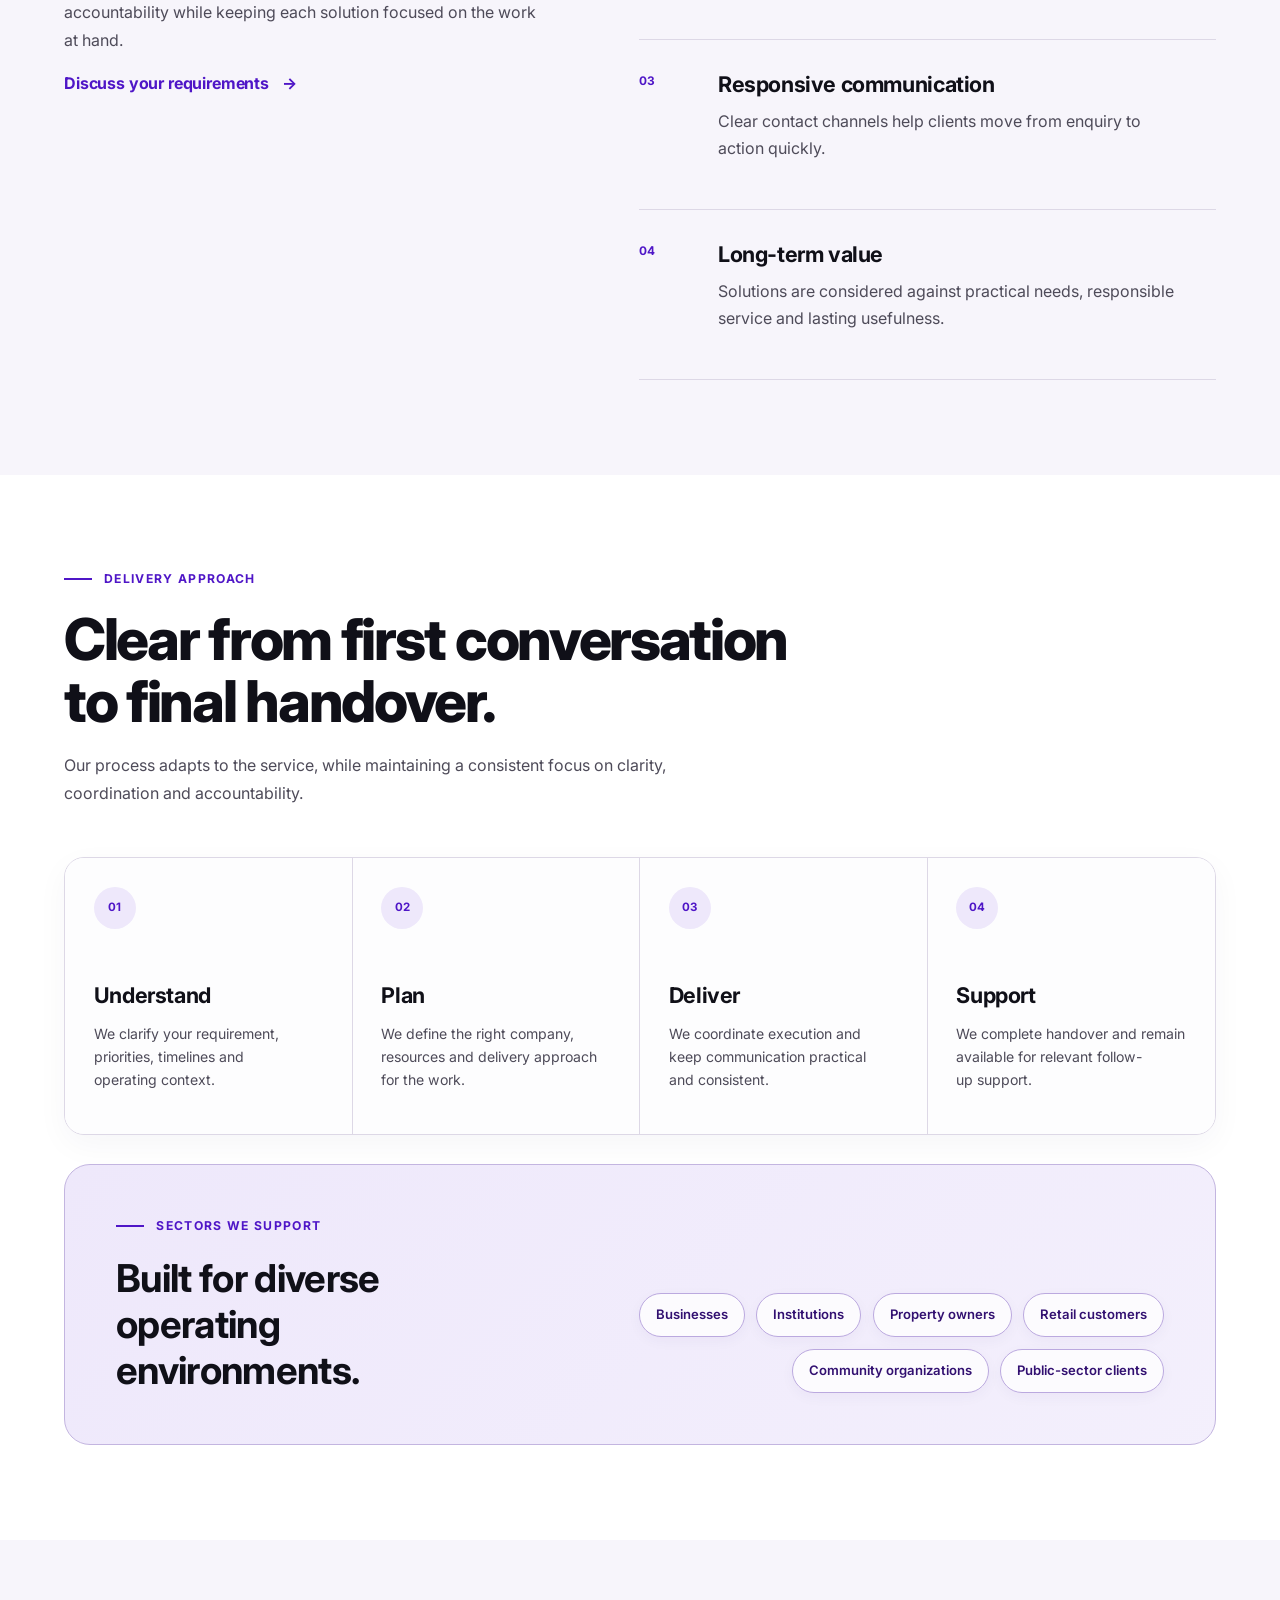
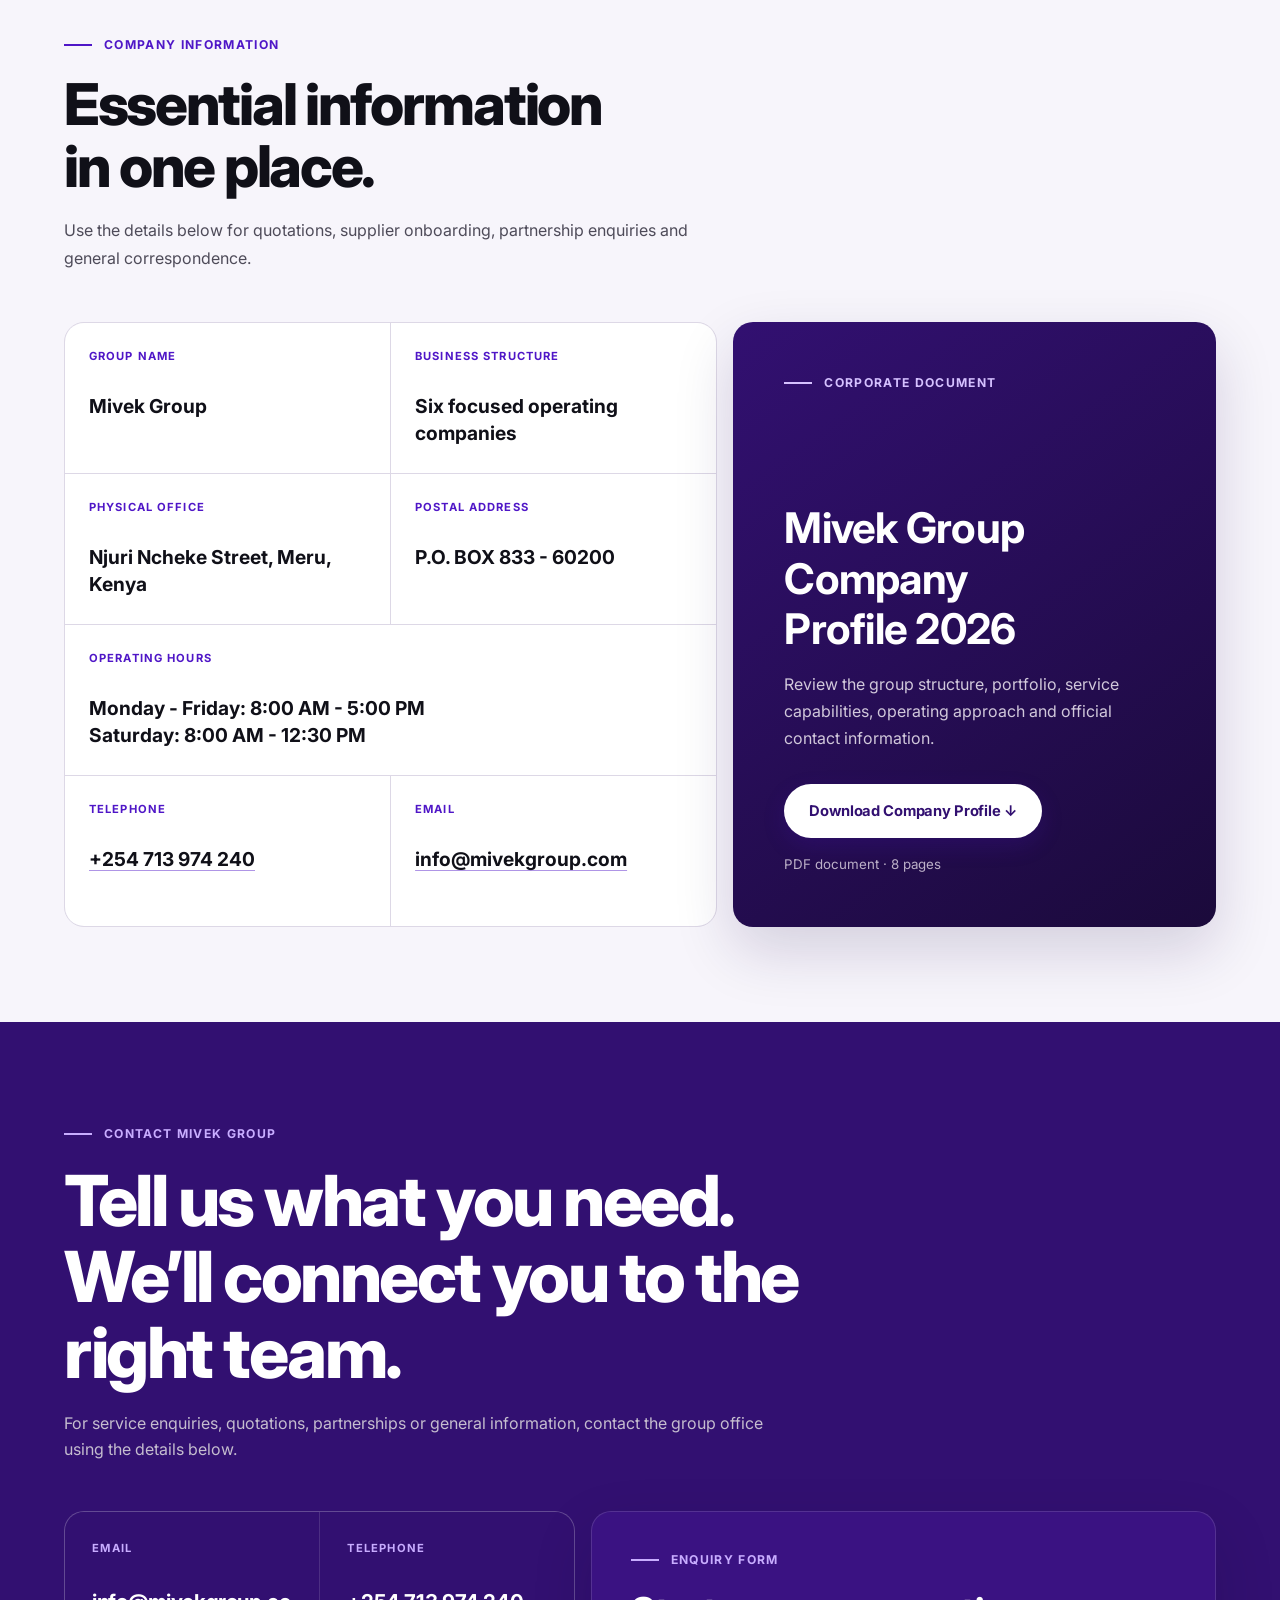
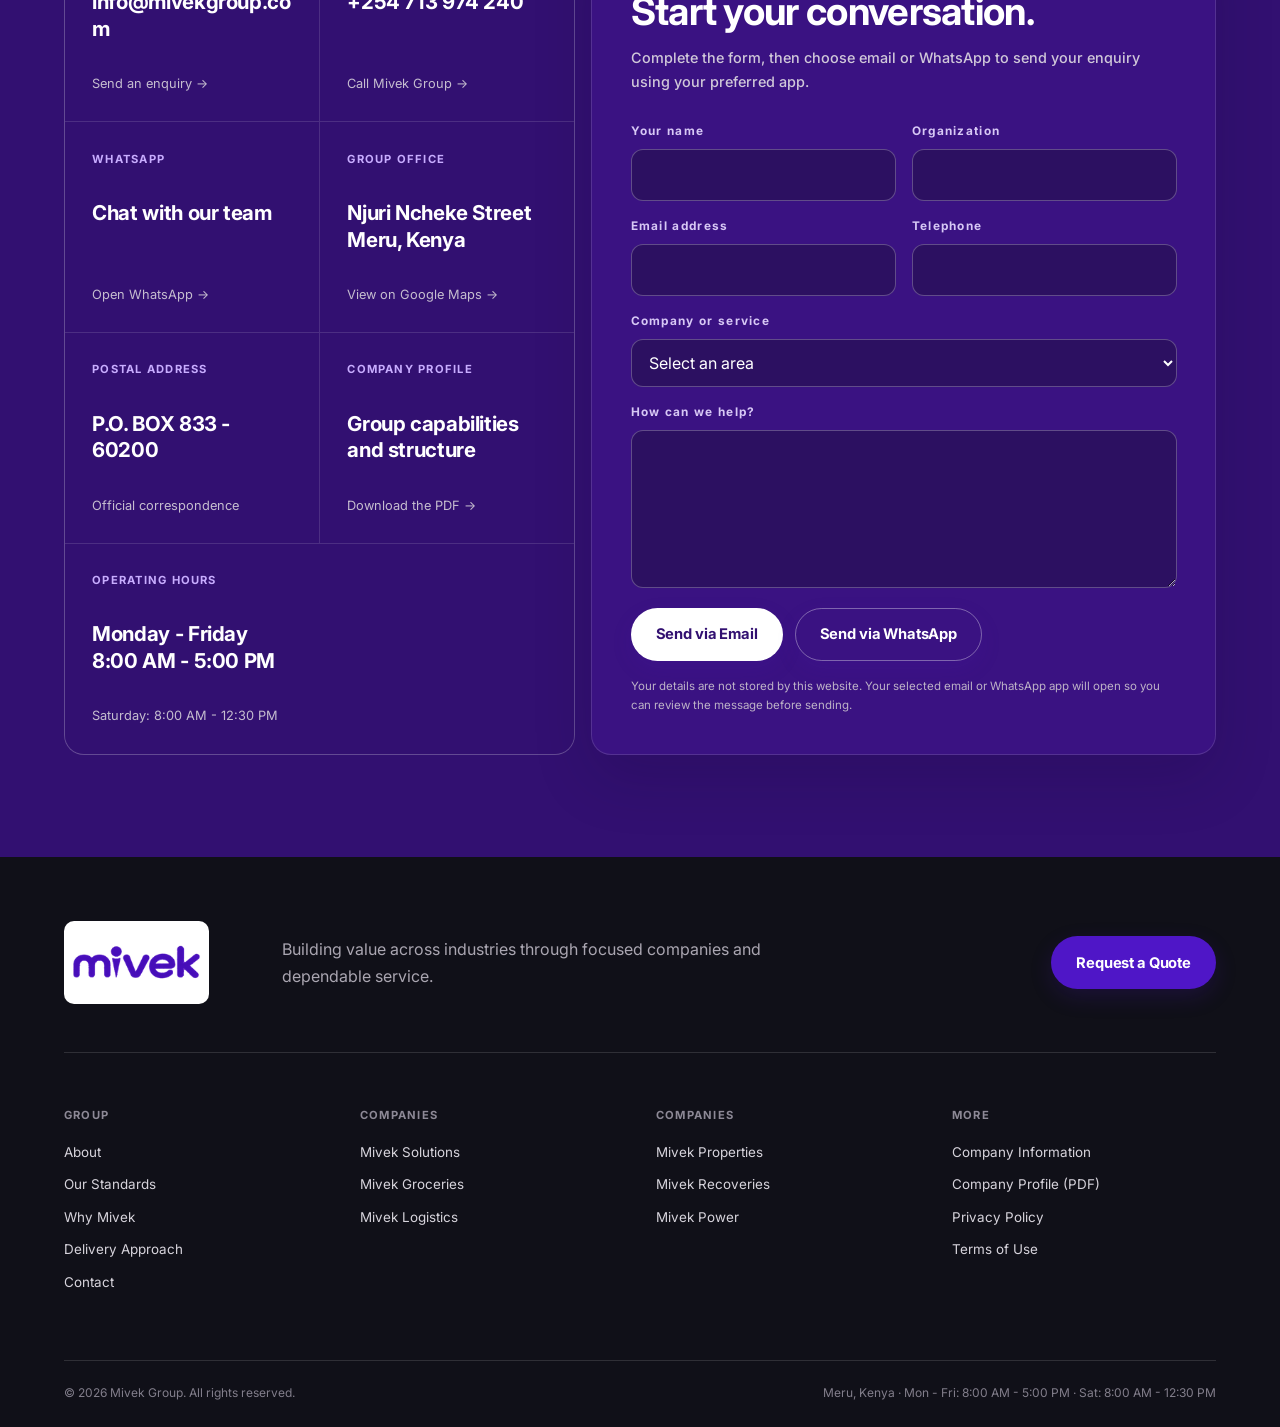
==== commit ed1dfc58: "Add files via upload" ====
--- a/index.html
+++ b/index.html
@@ -2,7 +2,7 @@
 <html lang="en">
 <head>
   <meta charset="UTF-8">
-  <meta name="viewport" content="width=device-width, initial-scale=1.0">
+  <meta name="viewport" content="width=device-width, initial-scale=1, viewport-fit=cover">
   <meta name="description" content="Mivek Group delivers dependable solutions across technology, retail, logistics, property, recoveries and energy in Kenya.">
   <meta name="theme-color" content="#4f16c7">
   <meta name="robots" content="index, follow">
--- a/style.css
+++ b/style.css
@@ -1702,3 +1702,389 @@
   .hero h1 { font-size: clamp(2.2rem, 11.4vw, 2.8rem); }
   .footer-columns { grid-template-columns: 1fr; }
 }
+
+/* === MIVEK FINAL TYPOGRAPHY SYSTEM === */
+/* Unified Inter typography across homepage, company pages and legal pages. */
+/* This block intentionally changes typography only, not the existing layout. */
+:root {
+  --font-primary: "Inter", Arial, sans-serif;
+}
+
+html {
+  -webkit-font-smoothing: antialiased;
+  -moz-osx-font-smoothing: grayscale;
+  text-rendering: optimizeLegibility;
+}
+
+body {
+  font-family: var(--font-primary);
+  font-weight: 400;
+  line-height: 1.65;
+  letter-spacing: 0;
+  font-synthesis: none;
+}
+
+/* Primary heading hierarchy */
+h1,
+h2,
+h3 {
+  font-family: var(--font-primary);
+  text-wrap: balance;
+}
+
+h1 {
+  font-weight: 800;
+  line-height: 1.02;
+  letter-spacing: -0.045em;
+}
+
+h2 {
+  font-weight: 800;
+  line-height: 1.08;
+  letter-spacing: -0.035em;
+}
+
+h3 {
+  font-weight: 700;
+  line-height: 1.2;
+  letter-spacing: -0.018em;
+}
+
+/* Body and supporting copy */
+p,
+li,
+dd,
+input,
+textarea,
+select,
+button {
+  font-family: var(--font-primary);
+}
+
+p,
+li,
+dd {
+  font-weight: 400;
+}
+
+.hero-lead,
+.hero > div > p:not(.eyebrow),
+.division-hero > div > p:not(.eyebrow),
+.about-copy .large-copy,
+.form-heading > p:last-child {
+  font-weight: 500;
+  line-height: 1.65;
+}
+
+/* Navigation and interactive controls */
+.desktop-nav a,
+.mobile-nav nav a {
+  font-weight: 600;
+  letter-spacing: -0.01em;
+}
+
+.button,
+.nav-button,
+.text-link,
+.company-card > a {
+  font-weight: 700;
+  letter-spacing: -0.01em;
+}
+
+/* Labels, eyebrows and metadata */
+.eyebrow,
+.company-card-top p,
+.trust-strip p,
+.contact-grid span,
+.form-grid label > span,
+.division-hero aside > p,
+.footer-columns h2 {
+  font-weight: 700;
+  letter-spacing: 0.11em;
+}
+
+/* Card and section headings */
+.portfolio-heading p,
+.company-card h3,
+.reason-list h3,
+.process-grid h3,
+.sectors-panel h3,
+.form-heading h3,
+.division-service-grid h3,
+.division-assurance-list h3,
+.legal-content h2,
+.legal-content h3 {
+  font-family: var(--font-primary);
+}
+
+.portfolio-heading p,
+.company-card h3,
+.reason-list h3,
+.process-grid h3,
+.sectors-panel h3,
+.form-heading h3,
+.division-service-grid h3,
+.division-assurance-list h3 {
+  font-weight: 700;
+}
+
+/* Emphasis */
+strong,
+b {
+  font-weight: 700;
+}
+
+/* Keep large statement copy strong without becoming visually heavy */
+.about-copy .large-copy,
+.story-card figcaption strong,
+.contact-grid strong {
+  letter-spacing: -0.018em;
+}
+
+/* Small text remains readable on compact screens */
+@media (max-width: 640px) {
+  body {
+    line-height: 1.62;
+  }
+
+  h1 {
+    line-height: 1.04;
+    letter-spacing: -0.04em;
+  }
+
+  h2 {
+    line-height: 1.1;
+    letter-spacing: -0.03em;
+  }
+
+  h3 {
+    line-height: 1.22;
+  }
+
+  .hero-lead,
+  .division-hero > div > p:not(.eyebrow) {
+    line-height: 1.6;
+  }
+}
+/* === END MIVEK FINAL TYPOGRAPHY SYSTEM === */
+
+/* === MIVEK TRUE FULL-SCREEN MOBILE FIX === */
+/*
+   Ensures the website always uses the phone's full CSS viewport width.
+   Also removes hidden horizontal overflow caused by decorative pseudo-elements
+   and the mobile menu living inside a backdrop-filtered fixed header.
+*/
+html {
+  width: 100%;
+  min-width: 100%;
+  max-width: 100%;
+  overflow-x: hidden;
+  overflow-x: clip;
+}
+
+body {
+  width: 100%;
+  min-width: 100%;
+  max-width: 100%;
+  margin: 0;
+}
+
+@media (max-width: 900px) {
+  :root {
+    --page-gutter: clamp(14px, 4vw, 20px);
+  }
+
+  html,
+  body {
+    width: 100% !important;
+    min-width: 100% !important;
+    max-width: 100% !important;
+    margin: 0 !important;
+    padding: 0 !important;
+    overflow-x: hidden !important;
+    overflow-x: clip !important;
+  }
+
+  body {
+    min-height: 100vh;
+    min-height: 100dvh;
+  }
+
+  /* The fixed header itself must span the exact viewport. */
+  .site-header,
+  .site-header.is-scrolled {
+    left: 0 !important;
+    right: 0 !important;
+    width: 100% !important;
+    max-width: 100vw !important;
+    margin: 0 !important;
+    padding-left: max(var(--page-gutter), env(safe-area-inset-left)) !important;
+    padding-right: max(var(--page-gutter), env(safe-area-inset-right)) !important;
+
+    /* backdrop-filter creates a containing block for the nested fixed menu
+       on some mobile browsers, which previously pushed the menu off-screen. */
+    -webkit-backdrop-filter: none !important;
+    backdrop-filter: none !important;
+    filter: none !important;
+    transform: none !important;
+  }
+
+  /* Every outer page region is truly edge-to-edge. Internal content keeps
+     only a small responsive gutter for readability. */
+  main,
+  footer,
+  .hero,
+  .trust-strip,
+  .section,
+  .contact,
+  .site-footer,
+  .legal-main,
+  .division-hero,
+  .division-audience,
+  .division-cta,
+  .division-services,
+  .division-assurance {
+    width: 100% !important;
+    max-width: none !important;
+    margin-left: 0 !important;
+    margin-right: 0 !important;
+  }
+
+  main {
+    min-width: 0 !important;
+    overflow-x: hidden !important;
+    overflow-x: clip !important;
+  }
+
+  main > *,
+  footer,
+  .site-footer {
+    min-width: 0 !important;
+  }
+
+  /* Keep readable content padding while the section background fills screen. */
+  .hero,
+  .section,
+  .contact,
+  .site-footer,
+  .legal-main,
+  .division-hero,
+  .division-audience,
+  .division-cta,
+  .division-assurance {
+    padding-left: max(var(--page-gutter), env(safe-area-inset-left)) !important;
+    padding-right: max(var(--page-gutter), env(safe-area-inset-right)) !important;
+  }
+
+  .trust-strip {
+    padding-left: max(var(--page-gutter), env(safe-area-inset-left)) !important;
+    padding-right: max(var(--page-gutter), env(safe-area-inset-right)) !important;
+  }
+
+  /* Do not let grid/flex children impose desktop intrinsic widths. */
+  .hero > *,
+  .about > *,
+  .why-mivek > *,
+  .contact-layout > *,
+  .corporate-information-layout > *,
+  .credibility-commitment > *,
+  .division-hero > *,
+  .division-audience > *,
+  .division-assurance > *,
+  .footer-top > *,
+  .footer-columns > * {
+    min-width: 0 !important;
+    max-width: 100% !important;
+  }
+
+  img,
+  picture,
+  video,
+  iframe,
+  canvas,
+  svg {
+    max-width: 100%;
+  }
+
+  /* Closed details menus must contribute zero layout width. */
+  .mobile-nav:not([open]) nav {
+    display: none !important;
+  }
+
+  /* Open mobile menu is anchored to the viewport, not the menu button. */
+  .mobile-nav[open] nav {
+    display: grid !important;
+    position: fixed !important;
+    top: var(--header-height) !important;
+    left: 0 !important;
+    right: 0 !important;
+    bottom: auto !important;
+    width: auto !important;
+    min-width: 0 !important;
+    max-width: none !important;
+    margin: 0 !important;
+    box-sizing: border-box !important;
+    padding-left: max(var(--page-gutter), env(safe-area-inset-left)) !important;
+    padding-right: max(var(--page-gutter), env(safe-area-inset-right)) !important;
+  }
+
+  .mobile-nav[open] nav a,
+  .mobile-nav[open] nav .nav-button {
+    width: 100% !important;
+    min-width: 0 !important;
+    max-width: 100% !important;
+  }
+
+  /* Decorative circles used to increase document scrollWidth beyond the
+     physical phone width. Their section now clips them safely. */
+  .hero,
+  .division-page .division-hero {
+    overflow-x: hidden !important;
+    overflow-x: clip !important;
+  }
+
+  .hero::after,
+  .division-page .division-hero::before {
+    max-width: 72vw;
+    max-height: 72vw;
+  }
+
+  /* Full-width forms/cards without accidental overflow. */
+  .portfolio-panel,
+  .company-grid,
+  .story-grid,
+  .values-grid,
+  .credibility-grid,
+  .corporate-details,
+  .process-grid,
+  .sectors-panel,
+  .opportunities,
+  .contact-layout,
+  .contact-grid,
+  .enquiry-form,
+  .form-grid,
+  .legal-content,
+  .division-page .division-service-grid,
+  .division-assurance-list {
+    width: 100% !important;
+    max-width: 100% !important;
+    min-width: 0 !important;
+  }
+
+  .form-grid input,
+  .form-grid select,
+  .form-grid textarea {
+    min-width: 0 !important;
+    max-width: 100% !important;
+    font-size: 16px;
+  }
+}
+
+@media (max-width: 430px) {
+  :root { --page-gutter: 14px; }
+}
+
+@media (max-width: 360px) {
+  :root { --page-gutter: 12px; }
+}
+/* === END MIVEK TRUE FULL-SCREEN MOBILE FIX === */
